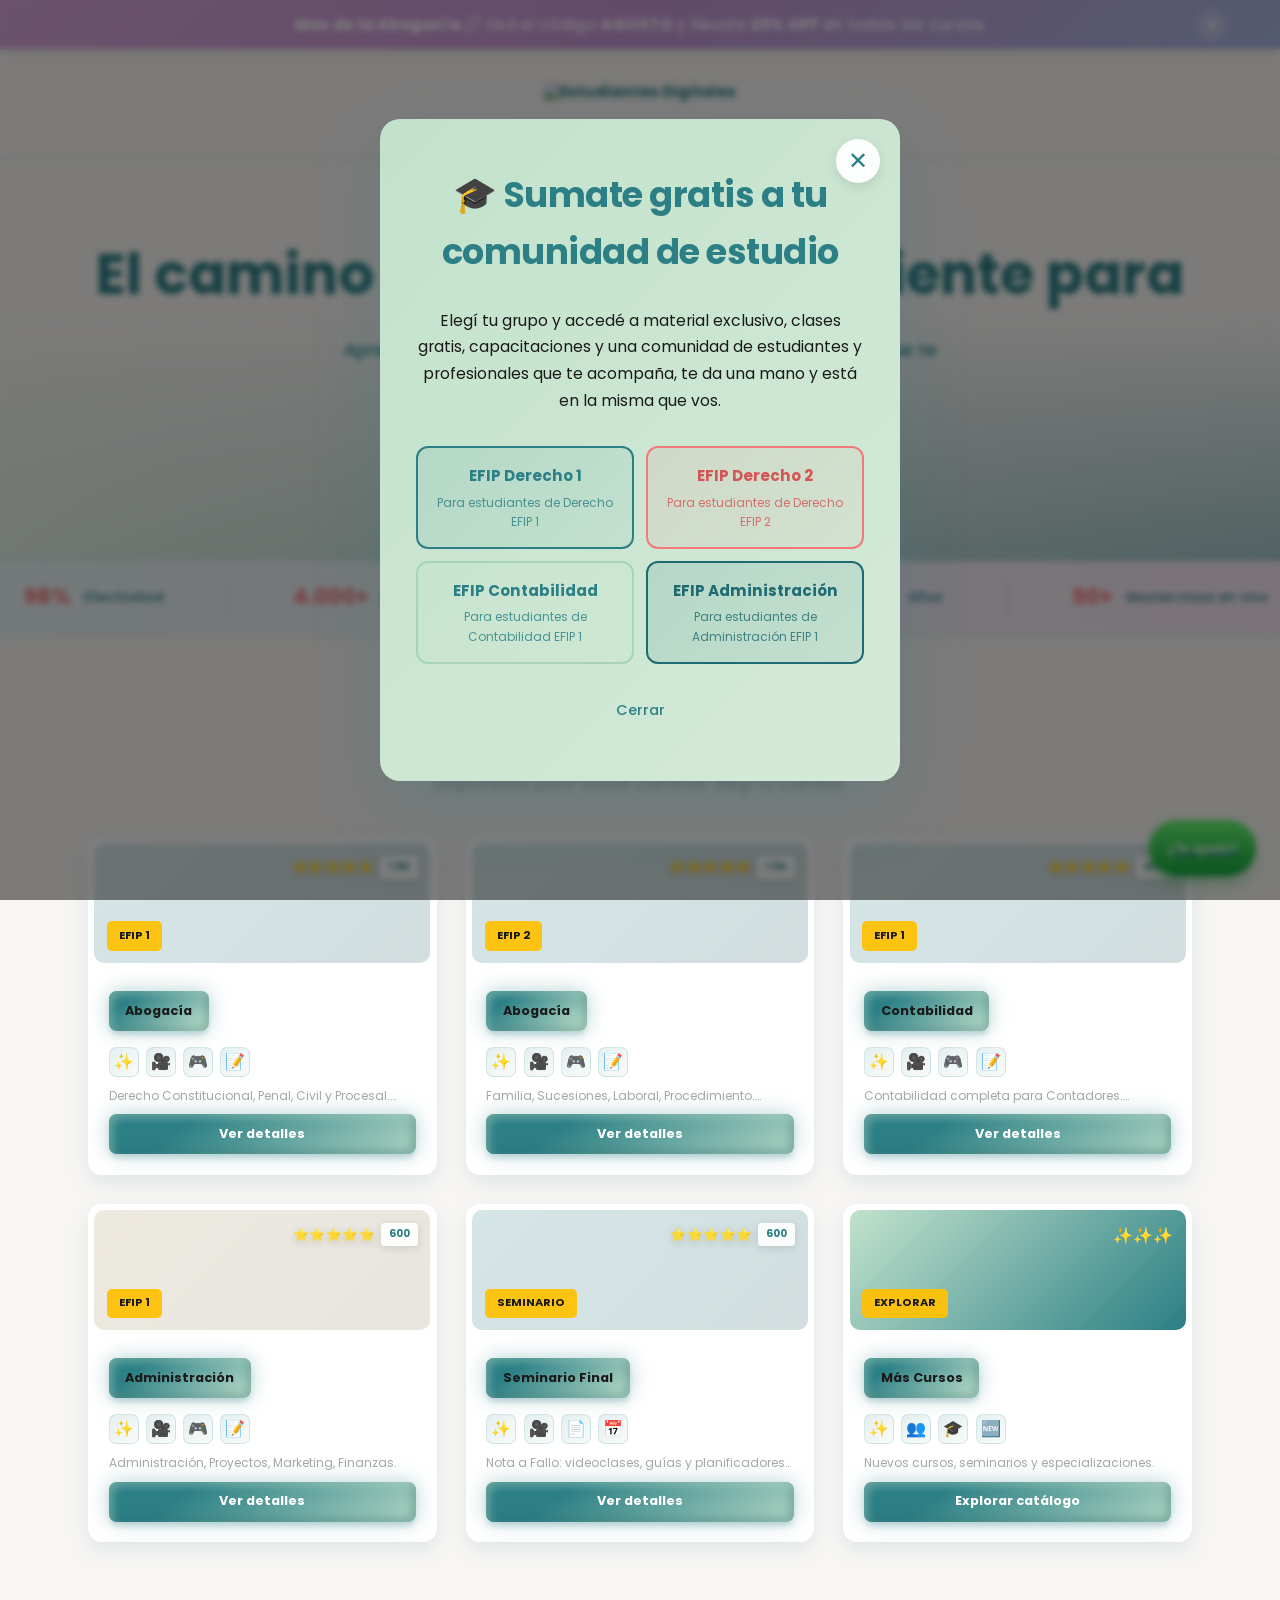
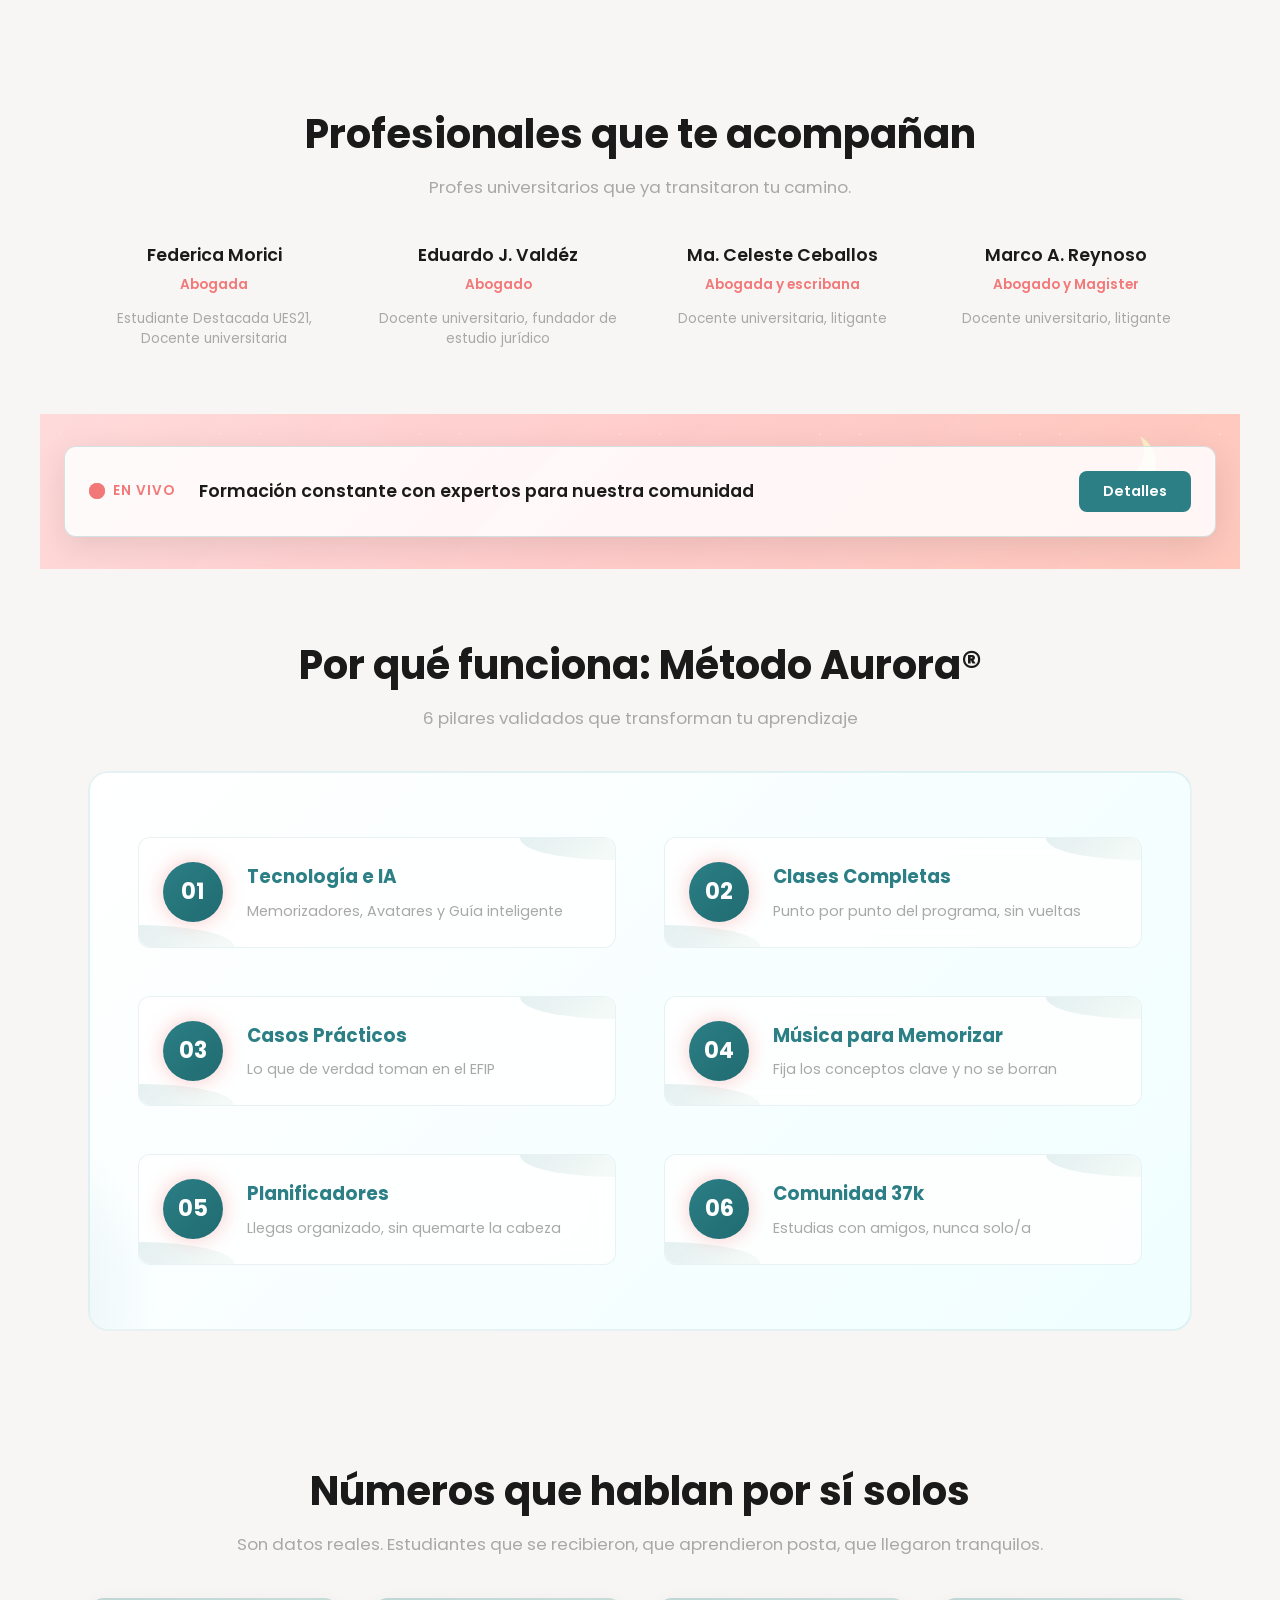
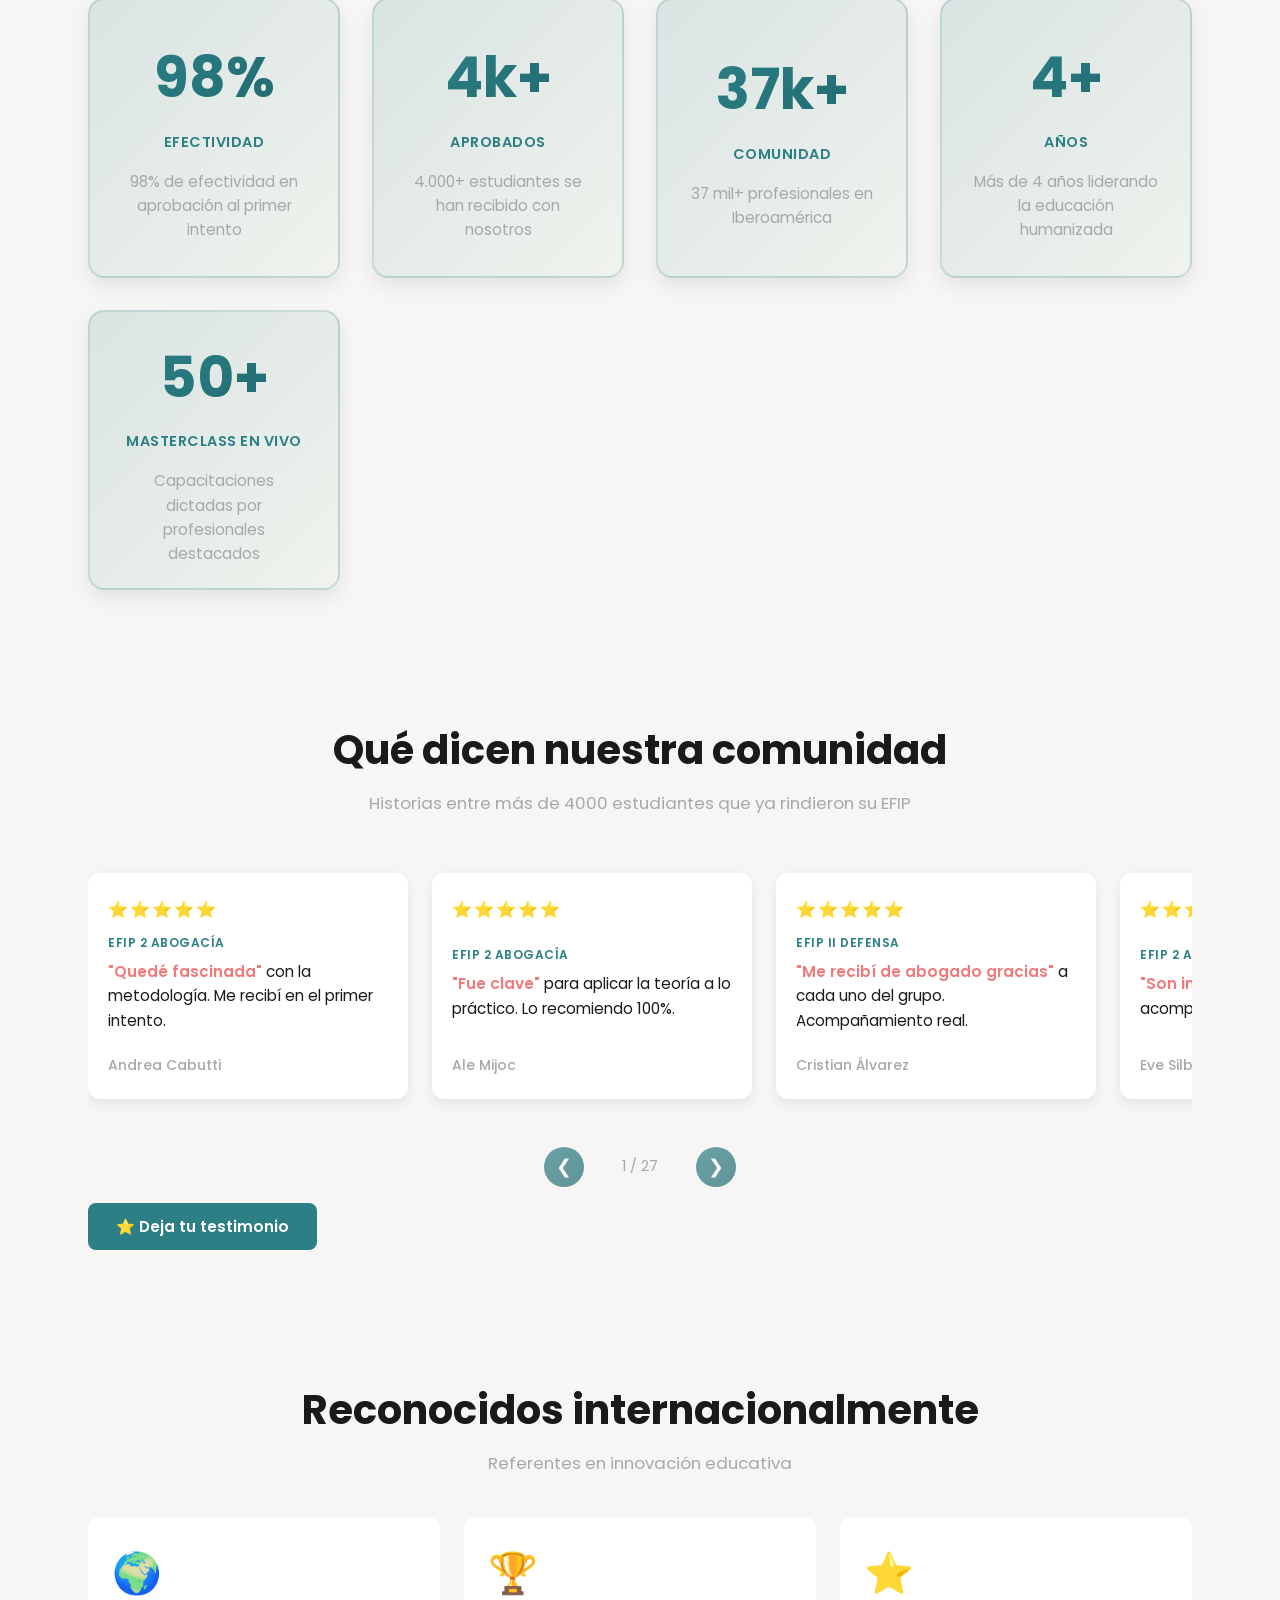
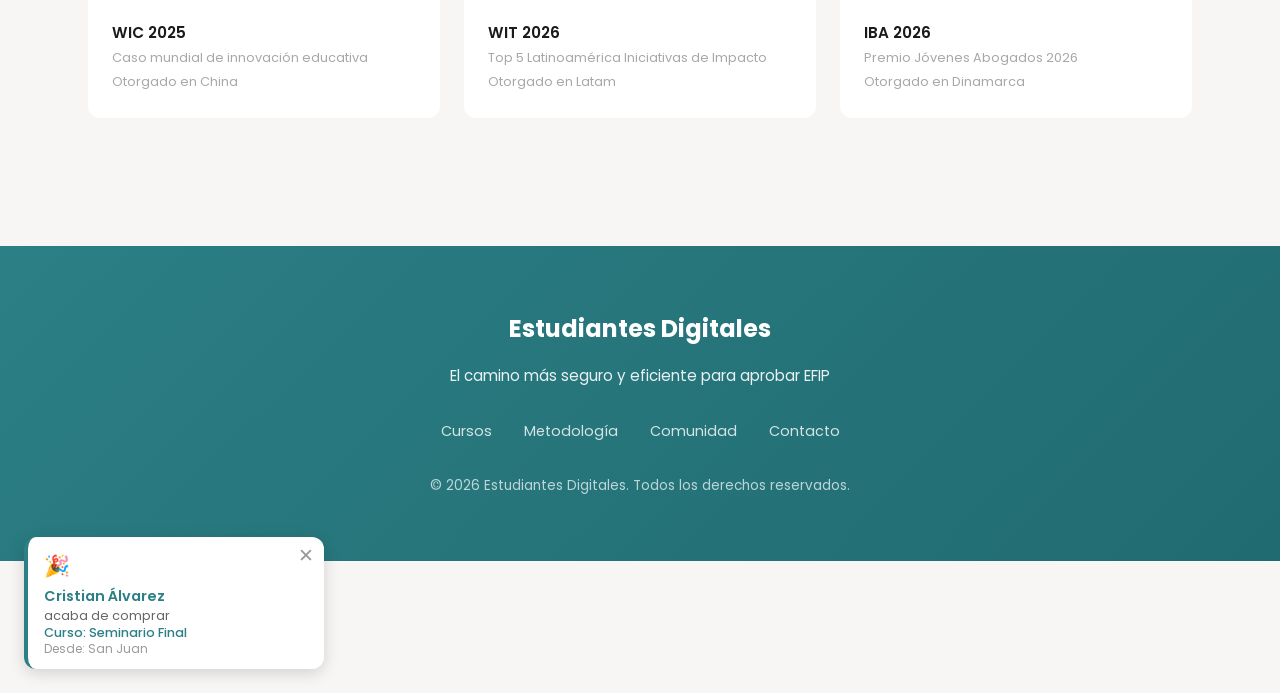
==== landing.html @ b05e17d3 "Fix mobile course layout with aggressive CSS rules Mobile (max-width 480px): - Force flex row layout" ====
<!DOCTYPE html>
<html lang="es">
<head>
    <meta charset="UTF-8">
    <meta name="viewport" content="width=device-width, initial-scale=1.0">
    <title>Estudiantes Digitales — El camino más seguro para tu EFIP</title>
    <meta name="description" content="Aprende a rendir tu EFIP con confianza. Metodología Aurora®, profes expertos, comunidad de 37k+. 98% de efectividad. 50+ Masterclass en vivo.">

    <!-- META PIXEL CODE -->
    <script>
        !function(f,b,e,v,n,t,s)
        {if(f.fbq)return;n=f.fbq=function(){n.callMethod?
        n.callMethod.apply(n,arguments):n.queue.push(arguments)};
        if(!f._fbq)f._fbq=n;n.push=n;n.loaded=!0;n.version='2.0';
        n.queue=[];t=b.createElement(e);t.async=!0;
        t.src=v;s=b.getElementsByTagName(e)[0];
        s.parentNode.insertBefore(t,s)}(window, document,'script',
        'https://connect.facebook.net/en_US/fbevents.js');
        fbq('init', '3915877008558725');
        fbq('track', 'PageView');
    </script>
    <noscript><img height="1" width="1" style="display:none" src="https://www.facebook.com/tr?id=3915877008558725&ev=PageView&noscript=1" /></noscript>
    <!-- END META PIXEL CODE -->

    <link href="https://fonts.googleapis.com/css2?family=Poppins:wght@300;400;500;600;700&display=swap" rel="stylesheet">

    <style>
        * {
            margin: 0;
            padding: 0;
            box-sizing: border-box;
        }

        :root {
            --primary: #2b7f85;
            --secondary: #f27979;
            --ground: #f8f6f4;
            --text-dark: #1a1a1a;
            --text-light: #f8f6f4;
            --gray: #a8a8a8;
            --gray-light: #d9d9d9;
            --accent-green: #c2e2cc;
            --white: #ffffff;
        }

        @media (prefers-color-scheme: dark) {
            :root {
                --ground: #121212;
                --text-dark: #f8f6f4;
                --gray: #888888;
                --gray-light: #333333;
            }
        }

        body {
            font-family: 'Poppins', sans-serif;
            background-color: var(--ground);
            color: var(--text-dark);
            line-height: 1.6;
            transition: background-color 0.3s, color 0.3s;
            padding-top: 60px;
        }

        /* PROMO BANNER */
        .promo-banner {
            position: fixed;
            top: 0;
            left: 0;
            right: 0;
            z-index: 9998;
            background: linear-gradient(135deg, #d8a5d9 0%, #c495d4 50%, #a8b5e0 100%);
            padding: 14px 20px;
            box-shadow: 0 2px 12px rgba(0, 0, 0, 0.1);
            animation: slideDown 0.4s ease-out;
        }

        @keyframes slideDown {
            from {
                opacity: 0;
                transform: translateY(-100%);
            }
            to {
                opacity: 1;
                transform: translateY(0);
            }
        }

        .promo-banner-content {
            max-width: 1200px;
            margin: 0 auto;
            display: flex;
            align-items: center;
            justify-content: center;
            gap: 12px;
            text-align: center;
            position: relative;
            flex-wrap: wrap;
        }

        .promo-emoji {
            font-size: 1.2rem;
            line-height: 1;
        }

        .promo-text {
            font-size: 0.95rem;
            color: #ffffff;
            font-weight: 500;
            letter-spacing: 0.3px;
            line-height: 1.4;
        }

        .promo-text strong {
            font-weight: 700;
            color: #ffffff;
        }

        .close-banner {
            position: absolute;
            right: 12px;
            top: 50%;
            transform: translateY(-50%);
            background: rgba(255, 255, 255, 0.2);
            border: none;
            color: #ffffff;
            font-size: 1.5rem;
            width: 32px;
            height: 32px;
            border-radius: 50%;
            cursor: pointer;
            transition: all 0.2s ease;
            display: flex;
            align-items: center;
            justify-content: center;
            padding: 0;
        }

        .close-banner:hover {
            background: rgba(255, 255, 255, 0.3);
            transform: translateY(-50%) scale(1.1);
        }

        .close-banner:active {
            transform: translateY(-50%) scale(0.95);
        }

        .promo-banner.hidden {
            display: none;
        }

        @media (prefers-color-scheme: dark) {
            .promo-banner {
                background: linear-gradient(135deg, #8b5fa8 0%, #7a4fa0 50%, #6b6fb8 100%);
            }
        }

        @media (max-width: 768px) {
            body {
                padding-top: 80px;
            }

            .promo-banner {
                padding: 12px 16px;
            }

            .promo-banner-content {
                gap: 8px;
            }

            .promo-text {
                font-size: 0.85rem;
            }

            .promo-emoji {
                font-size: 1rem;
            }

            .close-banner {
                position: static;
                transform: none;
                margin-left: 8px;
                width: 28px;
                height: 28px;
                font-size: 1.2rem;
            }

            .close-banner:hover {
                transform: scale(1.1);
            }

            .close-banner:active {
                transform: scale(0.95);
            }
        }

        /* ANIMACIONES GLOBALES */
        @keyframes fadeInUp {
            from {
                opacity: 0;
                transform: translateY(30px);
            }
            to {
                opacity: 1;
                transform: translateY(0);
            }
        }

        @keyframes typewriter {
            from { width: 0; }
            to { width: 100%; }
        }

        @keyframes blink {
            0%, 49%, 100% { border-right-color: var(--secondary); }
            50%, 99% { border-right-color: transparent; }
        }

        @keyframes pulseGlow {
            0%, 100% { box-shadow: 0 0 0 0 rgba(242, 121, 121, 0.3); }
            50% { box-shadow: 0 0 0 10px rgba(242, 121, 121, 0); }
        }

        @keyframes slideInLeft {
            from {
                opacity: 0;
                transform: translateX(-30px);
            }
            to {
                opacity: 1;
                transform: translateX(0);
            }
        }

        @keyframes slideInLeftFade {
            from {
                opacity: 0;
                transform: translateX(-40px);
            }
            to {
                opacity: 1;
                transform: translateX(0);
            }
        }

        @keyframes slideInRightFade {
            from {
                opacity: 0;
                transform: translateX(40px);
            }
            to {
                opacity: 1;
                transform: translateX(0);
            }
        }

        .fade-in-left {
            animation: slideInLeftFade 0.6s ease-out forwards;
            opacity: 0;
        }

        .fade-in-right {
            animation: slideInRightFade 0.6s ease-out forwards;
            opacity: 0;
        }

        @keyframes countUp {
            from { opacity: 0; }
            to { opacity: 1; }
        }

        @keyframes float {
            0%, 100% { transform: translateY(0px); }
            50% { transform: translateY(-10px); }
        }

        @keyframes glow-pulse {
            0%, 100% {
                box-shadow: 0 0 20px rgba(242, 121, 121, 0.6), 0 0 40px rgba(43, 127, 133, 0.3);
            }
            50% {
                box-shadow: 0 0 30px rgba(242, 121, 121, 0.9), 0 0 60px rgba(43, 127, 133, 0.5);
            }
        }

        /* HEADER */
        header {
            background: var(--ground);
            padding: 0.8rem 1.5rem;
            border-bottom: 1px solid var(--gray-light);
            position: relative;
            z-index: 100;
            transition: all 0.3s;
        }

        .header-container {
            max-width: 1200px;
            margin: 0 auto;
            display: flex;
            justify-content: center;
            align-items: center;
        }

        .logo {
            font-family: 'Poppins', sans-serif;
            font-weight: 700;
            font-size: 0.95rem;
            color: var(--primary);
            display: flex;
            align-items: center;
            gap: 0.5rem;
            line-height: 1;
        }

        .logo-icon {
            width: 36px;
            height: 36px;
            display: flex;
            align-items: center;
            justify-content: center;
            font-weight: 700;
            font-size: 1.4rem;
            color: var(--white);
            background: var(--primary);
            border-radius: 5px;
        }

        .logo-text {
            display: flex;
            flex-direction: column;
            gap: -2px;
        }

        .logo-text-main {
            font-size: 0.9rem;
            letter-spacing: 0.5px;
        }

        .logo-text-sub {
            font-size: 0.7rem;
            opacity: 0.8;
        }

        .nav-mobile {
            font-size: 0.9rem;
            color: var(--text-dark);
            opacity: 0.7;
        }

        @media (min-width: 768px) {
            header {
                padding: 1.5rem 3rem;
            }
            .nav-mobile {
                display: none;
            }
        }

        /* HERO SECTION */
        .hero {
            max-width: 100%;
            margin: 0 auto;
            padding: 3rem 1.5rem;
            text-align: center;
            position: relative;
            background: linear-gradient(
                to bottom,
                #f8f6f4 0%,
                #f8f6f4 35%,
                rgba(255, 255, 255, 0) 100%
              ),
              linear-gradient(to right, #c2e2cc, #2b7f85);
            background-size: cover;
            background-position: center right;
            background-attachment: fixed;
            overflow: hidden;
        }

        .hero::before {
            content: "";
            position: absolute;
            inset: 0;
            background-image: linear-gradient(90deg, rgba(255,255,255, 0.2) 1px, transparent 1px);
            background-size: 50px 100%;
            pointer-events: none;
            mask-image: linear-gradient(
              to bottom,
              rgba(0, 0, 0, 1) 0%,
              rgba(0, 0, 0, 0) 70%
            );
            -webkit-mask-image: linear-gradient(
              to bottom,
              rgba(0, 0, 0, 1) 0%,
              rgba(0, 0, 0, 0) 70%
            );
            z-index: 1;
        }

        @media (prefers-color-scheme: dark) {
            .hero {
                background: linear-gradient(
                    to bottom,
                    #1a1a1a 0%,
                    #1a1a1a 35%,
                    rgba(0, 0, 0, 0) 100%
                  ),
                  linear-gradient(to right, rgba(194, 226, 204, 0.3), rgba(43, 127, 133, 0.3));
            }

            .hero::before {
                background-image: linear-gradient(90deg, rgba(255,255,255, 0.08) 1px, transparent 1px);
            }
        }

        @media (max-width: 768px) {
            .hero {
                background-attachment: scroll;
            }
        }

        .hero h1 {
            font-size: clamp(1.8rem, 6vw, 3.5rem);
            font-weight: 700;
            line-height: 1.3;
            margin-bottom: 1.5rem;
            color: #2b7f85;
            position: relative;
            z-index: 2;
            text-shadow: 0 2px 8px rgba(255, 255, 255, 0.3);
        }

        .typewriter-text {
            border-right: none;
            overflow: visible;
            display: inline-block;
            animation: none;
            white-space: normal;
            word-wrap: break-word;
            max-width: 100%;
        }

        .hero p {
            font-size: clamp(0.95rem, 2vw, 1.1rem);
            color: #2b7f85;
            line-height: 1.7;
            max-width: 600px;
            margin: 0 auto 2rem;
            animation: fadeInUp 0.8s ease-out 0.5s backwards;
            position: relative;
            z-index: 2;
            font-weight: 500;
        }

        .cta-hero {
            display: inline-block;
            background: var(--primary);
            color: var(--white);
            padding: 0.9rem 1.8rem;
            border-radius: 8px;
            text-decoration: none;
            font-weight: 600;
            font-size: 0.95rem;
            transition: all 0.3s;
            animation: fadeInUp 0.8s ease-out 0.7s backwards;
            position: relative;
            z-index: 2;
        }

        .cta-hero:hover {
            background: #206b71;
            transform: translateY(-2px);
            box-shadow: 0 8px 20px rgba(43, 127, 133, 0.3);
        }

        @media (min-width: 768px) {
            .hero {
                padding: 5rem 3rem;
            }
        }

        /* RECORDS BANNER / MARQUEE */
        .records-banner {
            background: linear-gradient(90deg, #e8f3f5 0%, #f5e8f3 100%);
            padding: 1.2rem 0;
            overflow: hidden;
            position: relative;
            box-shadow: 0 2px 8px rgba(43, 127, 133, 0.1);
        }

        @media (prefers-color-scheme: dark) {
            .records-banner {
                background: linear-gradient(90deg, #1a3a3f 0%, #3a2a3a 100%);
            }
        }

        .records-banner-content {
            display: flex;
            animation: slide-infinite 35s linear infinite;
            gap: 4rem;
            padding: 0 1.5rem;
            width: fit-content;
        }

        @keyframes slide-infinite {
            0% {
                transform: translateX(0);
            }
            100% {
                transform: translateX(-50%);
            }
        }

        .record-item {
            display: flex;
            align-items: center;
            gap: 0.8rem;
            white-space: nowrap;
            min-width: fit-content;
            font-size: clamp(0.9rem, 2vw, 1.05rem);
            font-weight: 600;
        }

        .record-number {
            font-size: clamp(1.2rem, 2.5vw, 1.35rem);
            font-weight: 700;
            color: var(--secondary);
            display: flex;
            align-items: baseline;
            gap: 0.3rem;
        }

        .record-label {
            font-size: 0.85rem;
            color: var(--primary);
            font-weight: 500;
        }

        .record-divider {
            width: 1px;
            height: 35px;
            background: linear-gradient(180deg, rgba(242, 121, 121, 0.3), rgba(43, 127, 133, 0.3));
        }

        /* SECCIÓN CURSOS */
        .section {
            max-width: 1200px;
            margin: 0 auto;
            padding: 3.5rem 1.5rem;
        }

        .section-title {
            font-size: clamp(1.8rem, 5vw, 2.5rem);
            font-weight: 700;
            text-align: center;
            margin-bottom: 0.5rem;
            color: var(--text-dark);
            animation: fadeInUp 0.8s ease-out;
        }

        .section-subtitle {
            text-align: center;
            color: var(--gray);
            font-size: clamp(0.95rem, 2vw, 1.05rem);
            margin-bottom: 2.5rem;
            animation: fadeInUp 0.8s ease-out 0.2s backwards;
        }

        /* GRID DE CURSOS */
        /* CURSOS GRID COMPACTO */
        .courses-grid {
            display: grid;
            grid-template-columns: repeat(2, 1fr);
            gap: 1rem;
            margin-bottom: 2rem;
        }

        @media (max-width: 480px) {
            .courses-grid {
                grid-template-columns: 1fr;
                gap: 0.9rem;
            }
        }

        @media (min-width: 640px) {
            .courses-grid {
                grid-template-columns: repeat(2, 1fr);
                gap: 1.2rem;
            }
        }

        @media (min-width: 768px) {
            .courses-grid {
                grid-template-columns: repeat(2, 1fr);
                gap: 1.5rem;
            }
        }

        @media (min-width: 1024px) {
            .courses-grid {
                grid-template-columns: repeat(3, 1fr);
                gap: 1.8rem;
            }
        }

        @media (min-width: 1440px) {
            .courses-grid {
                grid-template-columns: repeat(4, 1fr);
                gap: 2rem;
            }
        }

        /* COURSE CARD COMPACTO - Inspirado en Uiverse */
        .course-card {
            position: relative;
            background: var(--white);
            border-radius: 14px;
            padding: 0.4rem;
            box-shadow: 0 8px 20px rgba(43, 127, 133, 0.12);
            transition: all 0.4s cubic-bezier(0.34, 1.56, 0.64, 1);
            cursor: pointer;
            animation: fadeInUp 0.8s ease-out forwards;
            opacity: 0;
            display: flex;
            flex-direction: column;
            overflow: hidden;
            height: 100%;
        }

        .course-card:hover {
            transform: translateY(-6px);
            box-shadow: 0 16px 40px rgba(43, 127, 133, 0.2);
            border-color: var(--secondary);
        }

        @media (prefers-color-scheme: dark) {
            .course-card {
                background: #1a1a1a;
            }
        }

        /* COURSE IMAGE CONTAINER */
        .course-visual {
            position: relative;
            width: 100%;
            height: 120px;
            border-radius: 10px;
            margin-bottom: 0.8rem;
            overflow: hidden;
            background-size: cover;
            background-position: center;
            display: flex;
            align-items: flex-end;
            justify-content: space-between;
            padding: 0.8rem;
            cursor: pointer;
            transition: transform 0.3s ease, box-shadow 0.3s ease;
        }

        a .course-visual {
            text-decoration: none;
        }

        a:hover .course-visual {
            transform: scale(1.02);
            box-shadow: 0 4px 12px rgba(43, 127, 133, 0.2);
        }

        .course-visual.efip-abogacia-1 {
            background: linear-gradient(135deg, rgba(43, 127, 133, 0.2), rgba(31, 90, 94, 0.2)), url('https://raw.githubusercontent.com/egallardo-max/estudiantes-digitales-landing/main/assets/images/cursos/efip-derecho-1.png');
            background-size: cover;
            background-position: center;
        }

        .course-visual.efip-abogacia-2 {
            background: linear-gradient(135deg, rgba(43, 127, 133, 0.2), rgba(31, 90, 94, 0.2)), url('https://raw.githubusercontent.com/egallardo-max/estudiantes-digitales-landing/main/assets/images/cursos/efip-derecho-2.png');
            background-size: cover;
            background-position: center;
        }

        .course-visual.efip-contador {
            background: linear-gradient(135deg, rgba(43, 127, 133, 0.2), rgba(31, 90, 94, 0.2)), url('https://raw.githubusercontent.com/egallardo-max/estudiantes-digitales-landing/main/assets/images/cursos/efip-contabilidad.png');
            background-size: cover;
            background-position: center;
        }

        .course-visual.efip-admin {
            background: linear-gradient(135deg, rgba(168, 149, 106, 0.2), rgba(139, 125, 95, 0.2)), url('https://raw.githubusercontent.com/egallardo-max/estudiantes-digitales-landing/main/assets/images/cursos/efip-administracion.png');
            background-size: cover;
            background-position: center;
        }

        .course-visual.efip-seminario {
            background: linear-gradient(135deg, rgba(43, 127, 133, 0.2), rgba(31, 90, 94, 0.2)), url('https://raw.githubusercontent.com/egallardo-max/estudiantes-digitales-landing/main/assets/images/cursos/seminario-final.png');
            background-size: cover;
            background-position: center;
        }

        .course-visual.mas-cursos {
            background: linear-gradient(135deg, #c2e2cc 0%, #2b7f85 100%);
        }

        /* BADGE Y STARS */
        .course-badge {
            background: rgba(255, 193, 7, 0.95);
            color: #1a1a1a;
            padding: 0.35rem 0.75rem;
            border-radius: 5px;
            font-weight: 700;
            font-size: 0.7rem;
            backdrop-filter: blur(8px);
            white-space: nowrap;
        }

        .course-stars {
            position: absolute;
            top: 0.8rem;
            right: 0.8rem;
            display: flex;
            align-items: center;
            gap: 0.35rem;
            z-index: 3;
        }

        .stars-rating {
            font-size: 0.8rem;
            letter-spacing: 0.5px;
            filter: drop-shadow(0 2px 4px rgba(0, 0, 0, 0.15));
            white-space: nowrap;
        }

        .students-count {
            background: rgba(255, 255, 255, 0.92);
            color: #2b7f85;
            padding: 0.2rem 0.5rem;
            border-radius: 4px;
            font-weight: 650;
            font-size: 0.65rem;
            white-space: nowrap;
            box-shadow: 0 2px 8px rgba(0, 0, 0, 0.12);
        }

        @media (max-width: 480px) {
            .course-card {
                display: flex !important;
                flex-direction: row !important;
                min-height: 140px;
                padding: 0.6rem;
                align-items: center;
            }

            .course-card > a {
                display: flex;
                flex-shrink: 0;
            }

            .course-visual {
                width: 120px !important;
                height: 120px !important;
                min-width: 120px;
                margin-bottom: 0 !important;
                margin-right: 1rem;
                border-radius: 10px;
            }

            .course-content {
                padding: 0 !important;
                flex: 1;
            }

            .course-content h3 {
                font-size: 1rem;
                margin-bottom: 0.4rem;
            }

            .course-features {
                margin-bottom: 0.4rem;
            }

            .course-content > p {
                font-size: 0.8rem;
                margin-bottom: 0.4rem;
                display: none;
            }

            .course-content > a {
                font-size: 0.85rem;
                padding: 0.5rem 1rem;
            }

            .course-stars {
                top: 0.6rem;
                right: 0.6rem;
                gap: 0.25rem;
            }

            .stars-rating {
                font-size: 0.7rem;
                letter-spacing: 0.3px;
            }

            .students-count {
                font-size: 0.6rem;
                padding: 0.15rem 0.4rem;
            }
        }

        /* COURSE CONTENT */
        .course-content {
            padding: 0.9rem;
            flex-grow: 1;
            display: flex;
            flex-direction: column;
            position: relative;
            z-index: 1;
        }

        /* COURSE TITLE + BADGE */
        .course-content h3 {
            font-size: 1.15rem;
            font-weight: 750;
            color: var(--text-dark);
            margin-bottom: 0.3rem;
            line-height: 1.1;
        }

        .course-content h3 a {
            color: inherit;
            text-decoration: none;
            cursor: pointer;
            transition: color 0.3s ease;
        }

        .course-content h3 a:hover {
            color: var(--primary);
        }

        .course-content-header {
            display: flex;
            align-items: center;
            gap: 0.6rem;
            margin-bottom: 0.7rem;
        }

        /* COURSE FEATURES ICONS */
        .course-features {
            display: flex;
            gap: 0.45rem;
            margin-bottom: 0.7rem;
            flex-wrap: wrap;
            justify-content: flex-start;
        }

        .course-feature {
            display: inline-flex;
            align-items: center;
            justify-content: center;
            width: 30px;
            height: 30px;
            background: linear-gradient(135deg, rgba(43, 127, 133, 0.12), rgba(194, 226, 204, 0.12));
            border-radius: 7px;
            font-size: 1rem;
            cursor: help;
            transition: all 0.25s cubic-bezier(0.34, 1.56, 0.64, 1);
            border: 1px solid rgba(43, 127, 133, 0.15);
        }

        .course-feature:hover {
            background: linear-gradient(135deg, rgba(43, 127, 133, 0.2), rgba(194, 226, 204, 0.2));
            transform: translateY(-3px);
            border-color: rgba(43, 127, 133, 0.3);
            box-shadow: 0 4px 12px rgba(43, 127, 133, 0.15);
        }

        @media (max-width: 480px) {
            .course-features {
                gap: 0.1rem;
            }

            .course-feature {
                width: 10px;
                height: 10px;
                font-size: 0.35rem;
                padding: 0;
                border: none;
                background: none !important;
                display: inline-block;
            }

            /* Hide 4th emoji (Prácticos/📝) on mobile */
            .course-feature:nth-child(4) {
                display: none;
            }
        }

        /* COURSE DESCRIPTION */
        .course-content p {
            font-size: 0.75rem;
            color: var(--gray);
            line-height: 1.3;
            margin-bottom: 0.7rem;
            flex-grow: 1;
            display: -webkit-box;
            -webkit-line-clamp: 1;
            line-clamp: 1;
            -webkit-box-orient: vertical;
            overflow: hidden;
        }

        /* BUTTON - IMPROVED DESIGN */
        .course-content a {
            --clr-font-main: #2b7f85;
            --btn-bg-1: #c2e2cc;
            --btn-bg-2: #2b7f85;
            --btn-bg-color: #ffffff;
            --radii: 0.6em;

            display: inline-flex;
            align-items: center;
            justify-content: center;
            cursor: pointer;
            padding: 0.7em 1.3em;
            width: 100%;
            min-height: 40px;
            font-size: 0.8rem;
            font-weight: 650;
            transition: 0.7s cubic-bezier(0.34, 1.56, 0.64, 1);
            background-size: 280% auto;
            background-image: linear-gradient(
                325deg,
                var(--btn-bg-2) 0%,
                var(--btn-bg-1) 55%,
                var(--btn-bg-2) 90%
            );
            border: none;
            border-radius: var(--radii);
            color: var(--btn-bg-color);
            text-decoration: none;
            box-shadow:
                0px 0px 20px rgba(43, 127, 133, 0.35),
                0px 5px 5px -1px rgba(43, 127, 133, 0.2),
                inset 4px 4px 8px rgba(194, 226, 204, 0.4),
                inset -4px -4px 8px rgba(31, 90, 94, 0.3);
        }

        .course-content a:hover {
            background-position: right top;
            box-shadow:
                0px 0px 25px rgba(43, 127, 133, 0.45),
                0px 8px 8px -1px rgba(43, 127, 133, 0.3),
                inset 4px 4px 8px rgba(194, 226, 204, 0.5),
                inset -4px -4px 8px rgba(31, 90, 94, 0.35);
        }

        .course-content a:is(:focus, :focus-visible, :active) {
            outline: none;
            box-shadow:
                0 0 0 3px var(--btn-bg-color),
                0 0 0 6px var(--btn-bg-2),
                0px 0px 20px rgba(43, 127, 133, 0.35),
                inset 4px 4px 8px rgba(194, 226, 204, 0.4);
        }

        @media (max-width: 480px) {
            .course-content h3 {
                font-size: 1rem;
            }

            .course-feature {
                width: 26px;
                height: 26px;
                font-size: 0.85rem;
            }

            .course-content p {
                font-size: 0.7rem;
            }

            .course-content a {
                font-size: 0.7rem;
                padding: 0.5rem 0.9rem;
            }
        }

        /* ANIMATION DELAYS */
        .course-card:nth-child(1) { animation-delay: 0.1s; }
        .course-card:nth-child(2) { animation-delay: 0.15s; }
        .course-card:nth-child(3) { animation-delay: 0.2s; }
        .course-card:nth-child(4) { animation-delay: 0.25s; }
        .course-card:nth-child(5) { animation-delay: 0.3s; }
        .course-card:nth-child(6) { animation-delay: 0.35s; }

        /* SECCIÓN PROFESORES */
        .professors-grid {
            display: grid;
            grid-template-columns: 1fr;
            gap: 2rem;
            margin-top: 2rem;
        }

        @media (min-width: 640px) {
            .professors-grid {
                grid-template-columns: repeat(2, 1fr);
            }
        }

        @media (min-width: 1024px) {
            .professors-grid {
                grid-template-columns: repeat(4, 1fr);
            }
        }

        .professor-card {
            text-align: center;
            animation: fadeInUp 0.8s ease-out forwards;
            opacity: 0;
        }

        .professor-card:nth-child(1) { animation-delay: 0.1s; }
        .professor-card:nth-child(2) { animation-delay: 0.2s; }
        .professor-card:nth-child(3) { animation-delay: 0.3s; }
        .professor-card:nth-child(4) { animation-delay: 0.4s; }

        .professor-avatar {
            width: 100px;
            height: 100px;
            border-radius: 50%;
            background-size: cover;
            background-position: center top;
            background-repeat: no-repeat;
            margin: 0 auto 1rem;
            display: none;
            align-items: center;
            justify-content: center;
            font-size: 2rem;
            color: var(--white);
            transition: transform 0.3s;
            border: 3px solid var(--primary);
            box-shadow: 0 4px 12px rgba(43, 127, 133, 0.2);
        }

        .professor-card:hover .professor-avatar {
            transform: scale(1.1);
        }

        .professor-name {
            font-size: 1.1rem;
            font-weight: 600;
            color: var(--text-dark);
            margin-bottom: 0.3rem;
        }

        .professor-credential {
            font-size: 0.85rem;
            color: var(--secondary);
            font-weight: 600;
            margin-bottom: 0.8rem;
        }

        .professor-bio {
            font-size: 0.85rem;
            color: var(--gray);
            line-height: 1.5;
        }

        /* MÉTODO AURORA */
        .aurora-container {
            background: linear-gradient(135deg, #ffffff 0%, #f0feff 100%);
            border-radius: 20px;
            padding: 3.5rem 1.5rem;
            margin-top: 2rem;
            border: 2px solid rgba(43, 127, 133, 0.1);
            position: relative;
            overflow: hidden;
        }

        .aurora-container::before {
            content: '';
            position: absolute;
            top: -50%;
            right: -50%;
            width: 500px;
            height: 500px;
            background: radial-gradient(circle, rgba(194, 226, 204, 0.3) 0%, transparent 70%);
            border-radius: 50%;
            pointer-events: none;
        }

        .aurora-container::after {
            content: '';
            position: absolute;
            bottom: -30%;
            left: -30%;
            width: 400px;
            height: 400px;
            background: radial-gradient(circle, rgba(43, 127, 133, 0.15) 0%, transparent 70%);
            border-radius: 50%;
            pointer-events: none;
        }

        @media (min-width: 768px) {
            .aurora-container {
                padding: 4rem 3rem;
            }
        }

        .aurora-grid {
            display: grid;
            grid-template-columns: 1fr;
            gap: 2.5rem;
            position: relative;
            z-index: 1;
        }

        @media (min-width: 768px) {
            .aurora-grid {
                grid-template-columns: 1fr 1fr;
                gap: 3rem;
            }
        }

        .aurora-step {
            position: relative;
            display: flex;
            gap: 1.5rem;
            align-items: flex-start;
            animation: fadeInUp 0.8s ease-out forwards;
            opacity: 0;
            background: rgba(255, 255, 255, 0.8);
            backdrop-filter: blur(10px);
            padding: 1.5rem;
            border-radius: 12px;
            border: 1px solid rgba(43, 127, 133, 0.1);
            transition: all 0.3s;
            cursor: pointer;
            overflow: hidden;
        }

        .aurora-step::before,
        .aurora-step::after {
            position: absolute;
            content: "";
            width: 20%;
            height: 20%;
            background: linear-gradient(135deg, rgba(43, 127, 133, 0.12), rgba(194, 226, 204, 0.15));
            transition: all 0.5s;
            pointer-events: none;
            z-index: 0;
        }

        .aurora-step::before {
            top: 0;
            right: 0;
            border-radius: 0 12px 0 100%;
        }

        .aurora-step::after {
            bottom: 0;
            left: 0;
            border-radius: 0 100% 0 12px;
        }

        .aurora-step:hover::before,
        .aurora-step:hover::after {
            width: 100%;
            height: 100%;
            border-radius: 12px;
            transition: all 0.5s;
        }

        .aurora-step:hover {
            box-shadow: 0 8px 24px rgba(43, 127, 133, 0.1);
            transform: translateY(-5px);
            background: rgba(255, 255, 255, 0.95);
        }

        .aurora-step:nth-child(1) { animation-delay: 0.1s; }
        .aurora-step:nth-child(2) { animation-delay: 0.2s; }
        .aurora-step:nth-child(3) { animation-delay: 0.3s; }
        .aurora-step:nth-child(4) { animation-delay: 0.4s; }
        .aurora-step:nth-child(5) { animation-delay: 0.5s; }
        .aurora-step:nth-child(6) { animation-delay: 0.6s; }

        .aurora-number {
            flex-shrink: 0;
            width: 60px;
            height: 60px;
            border-radius: 50%;
            background: linear-gradient(135deg, var(--primary), #206b71);
            color: var(--white);
            display: flex;
            align-items: center;
            justify-content: center;
            font-weight: 700;
            font-size: 1.4rem;
            animation: glow-pulse 3s ease-in-out infinite, float 3s ease-in-out infinite;
            box-shadow: 0 0 20px rgba(242, 121, 121, 0.4);
            flex-shrink: 0;
            position: relative;
            z-index: 1;
        }

        .aurora-content {
            position: relative;
            z-index: 1;
        }

        .aurora-content h3 {
            font-size: 1.15rem;
            font-weight: 700;
            color: var(--primary);
            margin-bottom: 0.5rem;
        }

        .aurora-content p {
            font-size: 0.9rem;
            color: var(--gray);
            line-height: 1.6;
        }

        /* RECORDS SECTION */
        .records-grid {
            display: grid;
            grid-template-columns: repeat(2, 1fr);
            gap: 1.5rem;
            margin-top: 2rem;
            max-width: 1400px;
            margin-left: auto;
            margin-right: auto;
        }

        @media (min-width: 480px) {
            .records-grid {
                grid-template-columns: repeat(2, 1fr);
                gap: 1.5rem;
            }
        }

        @media (min-width: 1024px) {
            .records-grid {
                grid-template-columns: repeat(4, 1fr);
                gap: 2rem;
            }
        }

        @media (min-width: 1440px) {
            .records-grid {
                grid-template-columns: repeat(5, 1fr);
                gap: 1.5rem;
            }
        }

        /* FLIP CARDS STYLES */
        .flip-card {
            background-color: transparent;
            width: 100%;
            max-width: 280px;
            height: 280px;
            perspective: 1000px;
            margin: 0 auto;
            animation: fadeInUp 0.8s ease-out forwards;
            opacity: 0;
        }

        .flip-card:nth-child(1) { animation-delay: 0.1s; }
        .flip-card:nth-child(2) { animation-delay: 0.2s; }
        .flip-card:nth-child(3) { animation-delay: 0.3s; }
        .flip-card:nth-child(4) { animation-delay: 0.4s; }

        .flip-card-inner {
            position: relative;
            width: 100%;
            height: 100%;
            text-align: center;
            transition: transform 0.6s;
            transform-style: preserve-3d;
        }

        .flip-card:hover .flip-card-inner {
            transform: rotateY(180deg);
        }

        .flip-card-front, .flip-card-back {
            position: absolute;
            width: 100%;
            height: 100%;
            backface-visibility: hidden;
            display: flex;
            flex-direction: column;
            justify-content: center;
            align-items: center;
            padding: 2rem;
            border-radius: 16px;
            box-shadow: 0 8px 20px rgba(0, 0, 0, 0.08);
            text-align: center;
            word-wrap: break-word;
            word-break: break-word;
        }

        .flip-card-front {
            background: linear-gradient(135deg, rgba(43, 127, 133, 0.15) 0%, rgba(194, 226, 204, 0.15) 100%);
            color: var(--text-dark);
            border: 2px solid rgba(43, 127, 133, 0.2);
        }

        .flip-card-back {
            background: linear-gradient(135deg, rgba(242, 121, 121, 0.15) 0%, rgba(43, 127, 133, 0.12) 100%);
            color: var(--text-dark);
            border: 2px solid rgba(242, 121, 121, 0.2);
            transform: rotateY(180deg);
        }

        .flip-card-front .card-number {
            font-size: 3.5rem;
            font-weight: 700;
            background: linear-gradient(135deg, var(--primary), #206b71);
            -webkit-background-clip: text;
            -webkit-text-fill-color: transparent;
            background-clip: text;
            margin-bottom: 0.5rem;
            animation: float 3s ease-in-out infinite;
        }

        .flip-card-front .card-label {
            font-size: 0.9rem;
            font-weight: 600;
            color: var(--primary);
            margin-bottom: 1rem;
            text-transform: uppercase;
            letter-spacing: 0.5px;
        }

        .flip-card-front .card-description {
            font-size: 0.95rem;
            line-height: 1.6;
            color: var(--gray);
        }

        .flip-card-back .card-description {
            font-size: 0.95rem;
            line-height: 1.6;
            color: var(--gray);
        }

        @media (max-width: 768px) {
            .flip-card {
                width: 100%;
                max-width: 240px;
                height: 240px;
            }
            .flip-card-front, .flip-card-back {
                padding: 1.5rem;
            }
            .flip-card-front .card-number {
                font-size: 2.5rem;
            }
            .flip-card-back .card-description {
                font-size: 0.9rem;
                line-height: 1.5;
            }
        }

        /* EXPERTOS - FORMACIÓN CONSTANTE */
        .experts-section {
            position: relative;
            overflow: hidden;
            background: linear-gradient(135deg, #FFE8E8 0%, #FFD4D4 50%, #FFCCC2 100%);
        }

        .experts-section::before {
            content: "";
            position: absolute;
            inset: 0;
            background: linear-gradient(135deg, rgba(255, 120, 120, 0.12) 0%, rgba(255, 150, 120, 0.08) 100%);
            pointer-events: none;
            z-index: 1;
        }

        /* Stars Background */
        .experts-section-bg {
            position: absolute;
            inset: 0;
            z-index: 0;
            overflow: hidden;
        }

        .stars-layer {
            position: absolute;
            inset: 0;
            pointer-events: none;
        }

        .stars-1 {
            background-image:
                radial-gradient(1px 1px at 10% 10%, #fff, transparent),
                radial-gradient(1px 1px at 30% 20%, #fff, transparent),
                radial-gradient(1px 1px at 50% 50%, #fff, transparent),
                radial-gradient(1px 1px at 70% 30%, #fff, transparent),
                radial-gradient(1px 1px at 90% 10%, #fff, transparent);
            background-size: 200px 200px;
            animation: twinkle-stars 3s ease-in-out infinite;
        }

        .stars-2 {
            background-image:
                radial-gradient(1.5px 1.5px at 20% 40%, #fff, transparent),
                radial-gradient(1.5px 1.5px at 60% 85%, #fff, transparent),
                radial-gradient(1.5px 1.5px at 85% 65%, #fff, transparent);
            background-size: 300px 300px;
            animation: twinkle-stars 5s ease-in-out infinite 1s;
        }

        .moon {
            position: absolute;
            top: 5%;
            right: 8%;
            width: 60px;
            height: 60px;
            border-radius: 50%;
            background: transparent;
            box-shadow: 12px 12px 0 0 #fdfbd3;
            filter: drop-shadow(0 0 12px rgba(253, 251, 211, 0.3));
            z-index: 2;
        }

        @keyframes twinkle-stars {
            0%, 100% { opacity: 0.6; }
            50% { opacity: 0.2; }
        }

        .experts-bar {
            position: relative;
            z-index: 3;
            display: flex;
            align-items: center;
            justify-content: space-between;
            gap: 1.5rem;
            max-width: 1200px;
            margin: 0 auto;
            padding: 1.5rem;
            background: rgba(255, 255, 255, 0.85);
            border-radius: 12px;
            border: 1px solid rgba(43, 127, 133, 0.2);
            box-shadow: 0 8px 32px rgba(0, 0, 0, 0.1);
        }

        .live-indicator {
            display: flex;
            align-items: center;
            gap: 8px;
            flex-shrink: 0;
        }

        .pulse-container {
            position: relative;
            width: 16px;
            height: 16px;
        }

        .pulse-container span {
            position: absolute;
            width: 100%;
            height: 100%;
            border-radius: 50%;
            background-color: #f27979;
        }

        .pulse-container span:nth-child(1) {
            animation: pulse-red 1.5s ease-in-out infinite;
        }

        .pulse-container span:nth-child(2) {
            animation: pulse-red 1.5s ease-in-out 0.2s infinite;
            opacity: 0.7;
        }

        .pulse-container span:nth-child(3) {
            animation: pulse-red 1.5s ease-in-out 0.4s infinite;
            opacity: 0.4;
        }

        .pulse-container span:nth-child(4) {
            display: none;
        }

        @keyframes pulse-red {
            0% {
                box-shadow: 0 0 0 0 rgba(242, 121, 121, 0.7);
            }
            50% {
                box-shadow: 0 0 0 8px rgba(242, 121, 121, 0);
            }
            100% {
                box-shadow: 0 0 0 0 rgba(242, 121, 121, 0);
            }
        }

        .live-text {
            font-size: 0.85rem;
            font-weight: 600;
            color: #f27979;
            text-transform: uppercase;
            letter-spacing: 1px;
        }

        .experts-text {
            flex: 1;
        }

        .experts-title {
            font-size: clamp(0.95rem, 2vw, 1.1rem);
            font-weight: 600;
            color: var(--text-dark);
            line-height: 1.5;
            margin: 0;
        }

        .experts-btn {
            padding: 10px 24px;
            background: var(--primary);
            color: white;
            border: none;
            border-radius: 8px;
            font-weight: 600;
            font-size: 0.9rem;
            cursor: pointer;
            transition: all 0.3s ease;
            flex-shrink: 0;
            font-family: 'Poppins', sans-serif;
        }

        .experts-btn:hover {
            background: #206b71;
            transform: translateY(-2px);
            box-shadow: 0 6px 16px rgba(43, 127, 133, 0.3);
        }

        @media (max-width: 768px) {
            .experts-bar {
                flex-direction: column;
                gap: 1rem;
                text-align: center;
            }

            .experts-text {
                order: 2;
            }

            .live-indicator {
                order: 1;
                justify-content: center;
            }

            .experts-btn {
                order: 3;
                width: 100%;
            }

            .experts-title {
                font-size: 0.95rem;
            }
        }

        /* EXPERTS MODAL */
        .experts-modal {
            display: none;
            position: fixed;
            top: 0;
            left: 0;
            width: 100%;
            height: 100%;
            z-index: 9999;
            font-family: 'Poppins', sans-serif;
        }

        .experts-modal.show {
            display: flex;
            align-items: center;
            justify-content: center;
        }

        .experts-modal-overlay {
            position: absolute;
            top: 0;
            left: 0;
            width: 100%;
            height: 100%;
            background-color: rgba(0, 0, 0, 0.5);
            backdrop-filter: blur(3px);
        }

        .experts-modal-content {
            position: relative;
            background: white;
            border-radius: 16px;
            box-shadow: 0 20px 60px rgba(0, 0, 0, 0.15);
            max-width: 500px;
            width: 90%;
            max-height: 85vh;
            overflow-y: auto;
            padding: 32px 28px;
            z-index: 10000;
            animation: slideInUp 0.4s cubic-bezier(0.34, 1.56, 0.64, 1);
        }

        .experts-modal-close {
            position: absolute;
            top: 16px;
            right: 16px;
            background: rgba(43, 127, 133, 0.1);
            border: none;
            border-radius: 50%;
            width: 36px;
            height: 36px;
            font-size: 1.3rem;
            cursor: pointer;
            color: var(--primary);
            transition: all 0.3s ease;
            display: flex;
            align-items: center;
            justify-content: center;
        }

        .experts-modal-close:hover {
            background: var(--primary);
            color: white;
            transform: rotate(90deg);
        }

        .experts-modal-title {
            font-size: 1.6rem;
            font-weight: 700;
            color: var(--primary);
            margin: 0 0 16px 0;
            text-align: center;
        }

        .experts-modal-description {
            font-size: 0.95rem;
            color: var(--text-dark);
            line-height: 1.7;
            margin-bottom: 24px;
            text-align: center;
        }

        .experts-modal-list {
            display: grid;
            grid-template-columns: repeat(2, 1fr);
            gap: 12px;
            margin-bottom: 24px;
        }

        .expert-item {
            padding: 12px 16px;
            background: linear-gradient(135deg, rgba(43, 127, 133, 0.1), rgba(194, 226, 204, 0.1));
            border-left: 4px solid var(--primary);
            border-radius: 8px;
            font-size: 0.9rem;
            font-weight: 500;
            color: var(--text-dark);
            text-align: center;
        }

        .experts-modal-footer {
            font-size: 0.9rem;
            color: var(--text-dark);
            text-align: center;
            margin: 0;
            padding-top: 16px;
            border-top: 1px solid rgba(43, 127, 133, 0.2);
        }

        @media (max-width: 480px) {
            .experts-modal-content {
                padding: 24px 20px;
            }

            .experts-modal-list {
                grid-template-columns: 1fr;
            }

            .experts-modal-title {
                font-size: 1.3rem;
            }
        }

        /* TESTIMONIOS CAROUSEL HORIZONTAL */
        .testimonials-wrapper {
            position: relative;
            margin-top: 2rem;
        }

        .testimonials-container {
            display: flex;
            gap: 1.5rem;
            overflow-x: auto;
            scroll-behavior: smooth;
            padding: 1rem 0;
            scroll-snap-type: x mandatory;
            -webkit-overflow-scrolling: touch;
        }

        @media (max-width: 768px) {
            .testimonials-container {
                scroll-snap-type: x mandatory;
                scroll-padding: 50%;
            }
        }

        .testimonial-slide {
            flex: 0 0 320px;
            display: flex;
            flex-direction: column;
            justify-content: space-between;
            background-color: var(--white);
            padding: 1.5rem 1.25rem;
            border-radius: 12px;
            box-shadow: 0 4px 12px rgba(0, 0, 0, 0.08);
            transition: all 0.3s cubic-bezier(0.25, 0.46, 0.45, 0.94);
            scroll-snap-align: center;
            scroll-snap-stop: always;
        }

        @media (prefers-color-scheme: dark) {
            .testimonial-slide {
                background: #1e1e1e;
            }
        }

        @media (max-width: 768px) {
            .testimonial-slide {
                flex: 0 0 85vw;
                transform: scale(0.9);
                opacity: 0.6;
            }

            .testimonial-slide.active {
                transform: scale(1);
                opacity: 1;
            }
        }

        .testimonial-slide:hover {
            box-shadow: 0 8px 20px rgba(43, 127, 133, 0.15);
            transform: translateY(-4px);
        }

        @media (max-width: 768px) {
            .testimonial-slide:hover {
                transform: scale(1) translateY(-4px);
            }
        }

        .testimonial-stars {
            display: flex;
            gap: 0.125rem;
            color: rgb(238, 203, 8);
        }

        .testimonial-star {
            height: 1.25rem;
            width: 1.25rem;
        }

        .testimonial-infos {
            margin-top: 1rem;
        }

        .testimonial-date {
            color: rgba(43, 127, 133, 1);
            font-size: 0.75rem;
            font-weight: 600;
            text-transform: uppercase;
            letter-spacing: 0.5px;
        }

        .testimonial-quote {
            margin-top: 0.5rem;
            line-height: 1.625;
            color: var(--text-dark);
            font-size: 0.95rem;
        }

        .testimonial-quote strong {
            color: var(--secondary);
            font-weight: 600;
        }

        .testimonial-author {
            margin-top: 1.3rem;
            font-size: 0.875rem;
            line-height: 1.25rem;
            color: var(--gray);
            font-weight: 500;
        }

        /* CAROUSEL CONTROLS */
        .carousel-nav {
            display: flex;
            justify-content: center;
            align-items: center;
            gap: 1rem;
            margin-top: 2rem;
        }

        .carousel-btn {
            background: linear-gradient(135deg, var(--primary), #206b71);
            color: var(--white);
            border: none;
            width: 40px;
            height: 40px;
            border-radius: 50%;
            cursor: pointer;
            display: flex;
            align-items: center;
            justify-content: center;
            font-size: 1.2rem;
            transition: all 0.3s;
            opacity: 0.7;
        }

        .carousel-btn:hover {
            opacity: 1;
            transform: scale(1.1);
            box-shadow: 0 4px 12px rgba(43, 127, 133, 0.3);
        }

        .carousel-btn:active {
            transform: scale(0.95);
        }

        @media (max-width: 768px) {
            .carousel-nav {
                display: none;
            }
        }

        .scroll-indicator {
            text-align: center;
            font-size: 0.85rem;
            color: var(--gray);
            margin-top: 1rem;
        }

        @media (min-width: 769px) {
            .scroll-indicator {
                display: none;
            }
        }

        /* TESTIMONIAL FORM MODAL */
        .testimonial-modal {
            display: none;
            position: fixed;
            top: 0;
            left: 0;
            width: 100%;
            height: 100%;
            z-index: 9999;
            font-family: 'Poppins', sans-serif;
        }

        .testimonial-modal.show {
            display: flex;
            align-items: center;
            justify-content: center;
        }

        .testimonial-modal-overlay {
            position: absolute;
            top: 0;
            left: 0;
            width: 100%;
            height: 100%;
            background-color: rgba(0, 0, 0, 0.5);
            backdrop-filter: blur(3px);
        }

        .testimonial-modal-content {
            position: relative;
            background: white;
            border-radius: 16px;
            box-shadow: 0 20px 60px rgba(0, 0, 0, 0.15);
            max-width: 500px;
            width: 90%;
            padding: 32px;
            z-index: 10000;
            animation: slideInUp 0.4s cubic-bezier(0.34, 1.56, 0.64, 1);
        }

        .testimonial-modal-close {
            position: absolute;
            top: 16px;
            right: 16px;
            background: rgba(43, 127, 133, 0.1);
            border: none;
            border-radius: 50%;
            width: 36px;
            height: 36px;
            font-size: 1.3rem;
            cursor: pointer;
            color: var(--primary);
            transition: all 0.3s ease;
            display: flex;
            align-items: center;
            justify-content: center;
        }

        .testimonial-modal-close:hover {
            background: var(--primary);
            color: white;
            transform: rotate(90deg);
        }

        .testimonial-modal-title {
            font-size: 1.6rem;
            font-weight: 700;
            color: var(--primary);
            margin-bottom: 8px;
            text-align: center;
        }

        .testimonial-modal-subtitle {
            font-size: 0.9rem;
            color: var(--gray);
            text-align: center;
            margin-bottom: 20px;
        }

        .testimonial-discount-badge {
            background: linear-gradient(135deg, rgba(43, 127, 133, 0.1), rgba(194, 226, 204, 0.15));
            border: 2px solid var(--primary);
            border-radius: 8px;
            padding: 12px;
            margin-bottom: 20px;
            text-align: center;
            color: var(--primary);
            font-weight: 600;
            font-size: 0.95rem;
        }

        .form-group {
            margin-bottom: 16px;
        }

        .form-group label {
            display: block;
            font-weight: 600;
            color: var(--text-dark);
            margin-bottom: 6px;
            font-size: 0.9rem;
        }

        .form-group input,
        .form-group textarea,
        .form-group select {
            width: 100%;
            padding: 10px 12px;
            border: 1px solid rgba(43, 127, 133, 0.3);
            border-radius: 8px;
            font-family: 'Poppins', sans-serif;
            font-size: 0.9rem;
            transition: all 0.3s ease;
        }

        .form-group input:focus,
        .form-group textarea:focus,
        .form-group select:focus {
            outline: none;
            border-color: var(--primary);
            box-shadow: 0 0 0 3px rgba(43, 127, 133, 0.1);
        }

        .form-group textarea {
            resize: vertical;
            min-height: 100px;
        }

        .star-rating {
            display: flex;
            gap: 8px;
            justify-content: center;
            margin: 12px 0;
        }

        .star {
            font-size: 2rem;
            cursor: pointer;
            color: #ddd;
            transition: all 0.2s ease;
        }

        .star:hover,
        .star.active {
            color: #ffc107;
            transform: scale(1.2);
        }

        .testimonial-submit-btn {
            width: 100%;
            padding: 12px;
            background: var(--primary);
            color: white;
            border: none;
            border-radius: 8px;
            font-weight: 600;
            font-size: 0.95rem;
            cursor: pointer;
            transition: all 0.3s ease;
            font-family: 'Poppins', sans-serif;
        }

        .testimonial-submit-btn:hover {
            background: #206b71;
            transform: translateY(-2px);
            box-shadow: 0 6px 16px rgba(43, 127, 133, 0.3);
        }

        .testimonial-submit-btn:disabled {
            opacity: 0.6;
            cursor: not-allowed;
        }

        .testimonial-button {
            display: inline-block;
            padding: 12px 28px;
            background: var(--primary);
            color: white;
            border: none;
            border-radius: 8px;
            font-weight: 600;
            font-size: 0.95rem;
            cursor: pointer;
            transition: all 0.3s ease;
            font-family: 'Poppins', sans-serif;
            margin-top: 1rem;
        }

        .testimonial-button:hover {
            background: #206b71;
            transform: translateY(-2px);
            box-shadow: 0 6px 16px rgba(43, 127, 133, 0.3);
        }

        @media (max-width: 480px) {
            .testimonial-modal-content {
                padding: 24px 20px;
            }

            .testimonial-modal-title {
                font-size: 1.3rem;
            }

            .star {
                font-size: 1.5rem;
            }
        }

        /* SECCIÓN LIDERAZGO */
        .leadership-section {
            text-align: center;
        }

        .leadership-badges {
            display: grid;
            grid-template-columns: 1fr;
            gap: 1.5rem;
            margin-top: 2rem;
        }

        @media (min-width: 640px) {
            .leadership-badges {
                grid-template-columns: repeat(3, 1fr);
            }
        }

        .badge {
            padding: 1.5rem;
            background: var(--white);
            border-radius: 12px;
            animation: fadeInUp 0.8s ease-out forwards;
            opacity: 0;
            transition: all 0.3s;
        }

        @media (prefers-color-scheme: dark) {
            .badge {
                background: #1e1e1e;
            }
        }

        .badge:nth-child(1) { animation-delay: 0.1s; }
        .badge:nth-child(2) { animation-delay: 0.2s; }
        .badge:nth-child(3) { animation-delay: 0.3s; }

        .badge:hover {
            box-shadow: 0 8px 24px rgba(43, 127, 133, 0.2);
            transform: translateY(-8px);
        }

        .badge-icon {
            font-size: 2.5rem;
            margin-bottom: 1rem;
        }

        .badge-name {
            font-weight: 600;
            color: var(--text-dark);
            font-size: 0.95rem;
        }

        /* BESTSELLERS / MÁS VENDIDOS */
        .bestsellers-section {
            background: linear-gradient(135deg, rgba(248, 246, 244, 0.5) 0%, rgba(255, 255, 255, 0.5) 100%);
            padding: 3rem 1.5rem;
            margin: 2rem 0;
        }

        @media (prefers-color-scheme: dark) {
            .bestsellers-section {
                background: linear-gradient(135deg, rgba(18, 18, 18, 0.5) 0%, rgba(26, 26, 26, 0.5) 100%);
            }
        }

        .bestsellers-container {
            max-width: 1200px;
            margin: 0 auto;
        }

        .bestsellers-header {
            text-align: center;
            margin-bottom: 2rem;
        }

        .bestsellers-title {
            font-size: clamp(1.5rem, 4vw, 2.2rem);
            font-weight: 700;
            color: var(--text-dark);
            margin-bottom: 0.5rem;
        }

        .bestsellers-grid {
            display: grid;
            grid-template-columns: repeat(auto-fit, minmax(200px, 1fr));
            gap: 1.5rem;
            margin-bottom: 2rem;
        }

        @media (max-width: 768px) {
            .bestsellers-grid {
                grid-template-columns: repeat(2, 1fr);
                gap: 1rem;
            }
        }

        .bestseller-card {
            background: var(--white);
            border-radius: 12px;
            overflow: hidden;
            box-shadow: 0 4px 12px rgba(0, 0, 0, 0.08);
            transition: all 0.3s;
            animation: fadeInUp 0.8s ease-out forwards;
            opacity: 0;
            display: flex;
            flex-direction: column;
        }

        .bestseller-card:nth-child(1) { animation-delay: 0.1s; }
        .bestseller-card:nth-child(2) { animation-delay: 0.2s; }
        .bestseller-card:nth-child(3) { animation-delay: 0.3s; }
        .bestseller-card:nth-child(4) { animation-delay: 0.4s; }

        @media (prefers-color-scheme: dark) {
            .bestseller-card {
                background: #1e1e1e;
            }
        }

        .bestseller-card:hover {
            box-shadow: 0 8px 24px rgba(43, 127, 133, 0.15);
            transform: translateY(-8px);
        }

        .bestseller-image {
            width: 100%;
            height: 200px;
            background: linear-gradient(135deg, #f0f0f0 0%, #e8e8e8 100%);
            display: flex;
            align-items: center;
            justify-content: center;
            font-size: 3rem;
            position: relative;
            overflow: hidden;
        }

        .bestseller-badge {
            position: absolute;
            top: 10px;
            left: 10px;
            background: var(--secondary);
            color: white;
            padding: 0.4rem 0.8rem;
            border-radius: 6px;
            font-size: 0.75rem;
            font-weight: 700;
            z-index: 10;
        }

        .bestseller-badge.premium {
            background: linear-gradient(135deg, #6c63ff 0%, #5a52d5 100%);
        }

        .bestseller-content {
            padding: 1.2rem;
            flex-grow: 1;
            display: flex;
            flex-direction: column;
        }

        .bestseller-title {
            font-size: 0.95rem;
            font-weight: 600;
            color: var(--text-dark);
            margin-bottom: 0.5rem;
            line-height: 1.4;
        }

        .bestseller-rating {
            display: flex;
            align-items: center;
            gap: 0.5rem;
            margin-bottom: 0.8rem;
            font-size: 0.85rem;
        }

        .bestseller-stars {
            color: #ffc107;
        }

        .bestseller-reviews {
            color: var(--gray);
            font-size: 0.8rem;
        }

        .bestseller-prices {
            display: flex;
            align-items: center;
            gap: 0.8rem;
            margin-bottom: 1rem;
            flex-grow: 1;
        }

        .bestseller-original {
            text-decoration: line-through;
            color: var(--gray);
            font-size: 0.9rem;
        }

        .bestseller-price {
            font-size: 1.2rem;
            font-weight: 700;
            color: var(--secondary);
        }

        .bestseller-btn {
            width: 100%;
            background: var(--text-dark);
            color: var(--white);
            border: none;
            padding: 0.7rem;
            border-radius: 6px;
            font-weight: 600;
            font-size: 0.9rem;
            cursor: pointer;
            transition: all 0.3s;
        }

        .bestseller-btn:hover {
            background: var(--primary);
            transform: scale(1.05);
        }

        .bestsellers-nav {
            display: flex;
            justify-content: center;
            align-items: center;
            gap: 1.5rem;
        }

        @media (max-width: 768px) {
            .bestsellers-nav {
                display: none;
            }
        }

        .bestseller-btn-nav {
            width: 40px;
            height: 40px;
            border-radius: 50%;
            border: none;
            background: var(--primary);
            color: white;
            font-size: 1.2rem;
            cursor: pointer;
            display: flex;
            align-items: center;
            justify-content: center;
            transition: all 0.3s;
        }

        .bestseller-btn-nav:hover {
            background: #206b71;
            transform: scale(1.1);
        }

        /* FOOTER */
        footer {
            background: linear-gradient(135deg, var(--primary), #206b71);
            color: var(--white);
            text-align: center;
            padding: 3rem 1.5rem;
            margin-top: 4rem;
        }

        .footer-content {
            max-width: 1200px;
            margin: 0 auto;
        }

        .footer-title {
            font-size: 1.5rem;
            font-weight: 700;
            margin-bottom: 1rem;
        }

        .footer-text {
            font-size: 0.95rem;
            opacity: 0.9;
            margin-bottom: 2rem;
            line-height: 1.6;
        }

        .footer-nav {
            display: flex;
            justify-content: center;
            gap: 2rem;
            flex-wrap: wrap;
            margin-bottom: 2rem;
            font-size: 0.9rem;
        }

        .footer-nav a {
            color: var(--white);
            text-decoration: none;
            transition: opacity 0.3s;
            opacity: 0.8;
        }

        .footer-nav a:hover {
            opacity: 1;
        }

        .footer-copyright {
            font-size: 0.85rem;
            opacity: 0.7;
        }

        @media (min-width: 768px) {
            .section {
                padding: 4rem 3rem;
            }
            footer {
                padding: 4rem 3rem;
            }
        }

        /* RESPONSIVE ADJUSTMENTS */
        @media (max-width: 480px) {
            .section-title {
                font-size: 1.5rem;
            }
            .course-card {
                padding: 1.2rem;
            }
            .aurora-step {
                gap: 1rem;
            }
            .aurora-number {
                width: 40px;
                height: 40px;
                font-size: 1rem;
            }
        }

        /* ANIMACIÓN FADE-IN AL SCROLL */
        .fade-in {
            animation: fadeInUp 0.8s ease-out forwards;
            opacity: 0;
        }

        /* EXIT INTENT MODAL STYLES */
        .exit-intent-modal {
            display: none;
            position: fixed;
            top: 0;
            left: 0;
            width: 100%;
            height: 100%;
            z-index: 9999;
            font-family: 'Poppins', sans-serif;
        }

        .exit-intent-modal.show {
            display: flex;
            align-items: center;
            justify-content: center;
        }

        .exit-intent-overlay {
            position: absolute;
            top: 0;
            left: 0;
            width: 100%;
            height: 100%;
            background-color: rgba(0, 0, 0, 0.5);
            backdrop-filter: blur(3px);
        }

        .exit-intent-container {
            position: relative;
            background: linear-gradient(135deg, #c2e2cc 0%, #d4ead8 100%);
            border-radius: 20px;
            box-shadow: 0 25px 70px rgba(43, 127, 133, 0.2);
            max-width: 520px;
            width: 90%;
            max-height: 85vh;
            overflow-y: auto;
            animation: slideInUp 0.4s cubic-bezier(0.34, 1.56, 0.64, 1);
            z-index: 10000;
        }

        @media (max-width: 480px) {
            .exit-intent-container {
                width: 95%;
                max-height: 80vh;
                border-radius: 16px;
            }

            .exit-intent-container::before {
                display: none;
            }
        }

        @keyframes slideInUp {
            from {
                opacity: 0;
                transform: translateY(60px);
            }
            to {
                opacity: 1;
                transform: translateY(0);
            }
        }

        .exit-intent-close {
            position: absolute;
            top: 20px;
            right: 20px;
            background: rgba(255, 255, 255, 0.95);
            border: none;
            border-radius: 50%;
            width: 44px;
            height: 44px;
            font-size: 1.5rem;
            cursor: pointer;
            display: flex;
            align-items: center;
            justify-content: center;
            color: #2b7f85;
            transition: all 0.3s ease;
            z-index: 10001;
            box-shadow: 0 4px 12px rgba(0, 0, 0, 0.1);
        }

        .exit-intent-close:hover {
            background: #ffffff;
            transform: rotate(90deg);
            box-shadow: 0 6px 16px rgba(0, 0, 0, 0.15);
        }

        .exit-intent-content {
            padding: 48px 36px;
            color: #1a1a1a;
            text-align: center;
        }

        @media (max-width: 480px) {
            .exit-intent-content {
                padding: 32px 20px;
            }
        }

        .exit-intent-header {
            margin-bottom: 28px;
        }

        .exit-intent-title {
            font-size: clamp(1.6rem, 5vw, 2.2rem);
            font-weight: 700;
            color: #2b7f85;
            margin-bottom: 8px;
            letter-spacing: -0.5px;
        }

        .exit-intent-subtitle {
            font-size: 1.05rem;
            font-weight: 500;
            color: #2b7f85;
            opacity: 0.85;
            letter-spacing: 0.3px;
        }

        .exit-intent-main {
            margin-bottom: 32px;
        }

        .exit-intent-description {
            font-size: 0.98rem;
            line-height: 1.7;
            color: #1a1a1a;
            margin-bottom: 24px;
            font-weight: 400;
        }

        .exit-intent-features {
            display: flex;
            flex-direction: column;
            gap: 12px;
            text-align: left;
        }

        .feature-item {
            display: flex;
            align-items: flex-start;
            gap: 12px;
            padding: 12px;
            background: rgba(255, 255, 255, 0.6);
            border-radius: 10px;
        }

        .feature-icon {
            display: flex;
            align-items: center;
            justify-content: center;
            width: 24px;
            height: 24px;
            background: #2b7f85;
            color: #ffffff;
            border-radius: 50%;
            font-weight: bold;
            font-size: 0.9rem;
            flex-shrink: 0;
        }

        .feature-text {
            font-size: 0.9rem;
            color: #1a1a1a;
            font-weight: 500;
            line-height: 1.4;
        }

        .exit-intent-actions {
            display: flex;
            flex-direction: column;
            gap: 12px;
            margin-bottom: 16px;
        }

        .exit-intent-btn {
            padding: 16px 24px;
            border-radius: 12px;
            font-weight: 600;
            font-size: 0.95rem;
            cursor: pointer;
            text-decoration: none;
            border: none;
            transition: all 0.3s ease;
            font-family: 'Poppins', sans-serif;
            display: flex;
            align-items: center;
            justify-content: center;
            gap: 8px;
        }

        .exit-intent-btn-primary {
            background: #2b7f85;
            color: #ffffff;
            box-shadow: 0 8px 20px rgba(43, 127, 133, 0.25);
        }

        .exit-intent-btn-primary:hover {
            background: #1f5a62;
            transform: translateY(-2px);
            box-shadow: 0 12px 28px rgba(43, 127, 133, 0.35);
        }

        .exit-intent-btn-secondary {
            background: #2b7f85;
            color: #ffffff;
            box-shadow: 0 8px 20px rgba(43, 127, 133, 0.3);
            border: 1.5px solid #2b7f85;
            position: relative;
            overflow: hidden;
        }

        .exit-intent-btn-secondary::before {
            content: "";
            position: absolute;
            inset: 0;
            background-image: repeating-linear-gradient(
                90deg,
                rgba(255, 255, 255, 0.1) 0 1px,
                transparent 1px 8px
            );
            opacity: 0;
            transition: opacity 200ms cubic-bezier(0.2, 0.7, 0.3, 1);
            pointer-events: none;
        }

        .exit-intent-btn-secondary:hover {
            background: #206b71;
            border-color: #206b71;
            transform: translateY(-2px);
            box-shadow: 0 12px 28px rgba(43, 127, 133, 0.4);
        }

        .exit-intent-btn-secondary:hover::before {
            opacity: 1;
        }

        .exit-intent-skip {
            display: block;
            width: 100%;
            padding: 12px 16px;
            background: transparent;
            color: #2b7f85;
            border: none;
            border-radius: 10px;
            font-weight: 500;
            font-size: 0.9rem;
            cursor: pointer;
            transition: all 0.3s ease;
            font-family: 'Poppins', sans-serif;
        }

        .exit-intent-skip:hover {
            background: rgba(255, 255, 255, 0.4);
            color: #1f5a62;
        }

        .exit-intent-skip:active {
            transform: scale(0.98);
        }

        .community-groups {
            display: grid;
            grid-template-columns: 1fr;
            gap: 12px;
            margin: 24px 0;
        }

        @media (min-width: 600px) {
            .community-groups {
                grid-template-columns: repeat(2, 1fr);
                gap: 12px;
            }
        }

        .community-group-btn {
            display: flex;
            flex-direction: column;
            gap: 4px;
            padding: 16px;
            border-radius: 12px;
            text-decoration: none;
            font-weight: 600;
            font-size: 0.95rem;
            cursor: pointer;
            transition: all 0.3s ease;
            text-align: center;
        }

        /* EFIP Derecho 1 - Verde-azul (primary) */
        .community-group-btn:nth-child(1) {
            background: linear-gradient(135deg, rgba(43, 127, 133, 0.12), rgba(43, 127, 133, 0.06));
            border: 2px solid #2b7f85;
            color: #2b7f85;
        }

        .community-group-btn:nth-child(1):hover {
            background: linear-gradient(135deg, #2b7f85, #206b71);
            color: #ffffff;
            border-color: #206b71;
            transform: translateY(-2px);
            box-shadow: 0 8px 20px rgba(43, 127, 133, 0.3);
        }

        /* EFIP Derecho 2 - Coral/Rojo (secondary) */
        .community-group-btn:nth-child(2) {
            background: linear-gradient(135deg, rgba(242, 121, 121, 0.12), rgba(242, 121, 121, 0.06));
            border: 2px solid #f27979;
            color: #d45555;
        }

        .community-group-btn:nth-child(2):hover {
            background: linear-gradient(135deg, #f27979, #e85555);
            color: #ffffff;
            border-color: #e85555;
            transform: translateY(-2px);
            box-shadow: 0 8px 20px rgba(242, 121, 121, 0.3);
        }

        /* EFIP Contabilidad - Verde pastel (accent-green) */
        .community-group-btn:nth-child(3) {
            background: linear-gradient(135deg, rgba(194, 226, 204, 0.2), rgba(194, 226, 204, 0.1));
            border: 2px solid #a8d5ba;
            color: #2b7f85;
        }

        .community-group-btn:nth-child(3):hover {
            background: linear-gradient(135deg, #a8d5ba, #7fbfaa);
            color: #ffffff;
            border-color: #7fbfaa;
            transform: translateY(-2px);
            box-shadow: 0 8px 20px rgba(194, 226, 204, 0.4);
        }

        /* EFIP Administración - Azul complementario */
        .community-group-btn:nth-child(4) {
            background: linear-gradient(135deg, rgba(43, 127, 133, 0.15), rgba(32, 107, 113, 0.08));
            border: 2px solid #206b71;
            color: #206b71;
        }

        .community-group-btn:nth-child(4):hover {
            background: linear-gradient(135deg, #206b71, #164852);
            color: #ffffff;
            border-color: #164852;
            transform: translateY(-2px);
            box-shadow: 0 8px 20px rgba(32, 107, 113, 0.3);
        }

        .group-title {
            font-weight: 700;
            font-size: 0.95rem;
        }

        .group-desc {
            font-size: 0.75rem;
            opacity: 0.8;
            font-weight: 400;
        }

        /* Mobile adjustments */
        @media (max-width: 480px) {
            .exit-intent-container {
                width: 95%;
                border-radius: 16px;
            }

            .exit-intent-content {
                padding: 36px 24px;
            }

            .exit-intent-title {
                font-size: 1.5rem;
            }

            .exit-intent-subtitle {
                font-size: 0.95rem;
            }

            .exit-intent-description {
                font-size: 0.9rem;
            }

            .exit-intent-btn {
                padding: 14px 20px;
                font-size: 0.9rem;
            }

            .feature-item {
                padding: 10px;
            }

            .feature-text {
                font-size: 0.85rem;
            }
        }

        /* FLOATING HELP BUTTON */
        .floating-help-button {
            position: fixed;
            bottom: 24px;
            right: 24px;
            z-index: 8000;
            font-family: 'Poppins', sans-serif;
        }

        .help-btn-main {
            width: auto;
            height: 56px;
            border-radius: 28px;
            background: linear-gradient(0deg, rgba(20, 167, 62, 1) 0%, rgba(102, 247, 113, 1) 100%);
            color: #ffffff;
            border: none;
            font-size: 0.8rem;
            font-weight: 600;
            cursor: pointer;
            box-shadow: 0 0.7em 1.5em -0.5em rgba(20, 167, 62, 0.6);
            transition: all 0.3s ease;
            display: flex;
            align-items: center;
            justify-content: center;
            padding: 0 18px;
            text-decoration: none;
            white-space: nowrap;
        }

        .help-btn-main:hover {
            box-shadow: 0 0.5em 1.5em -0.5em rgba(20, 167, 62, 0.6);
            transform: scale(1.05);
        }

        .help-btn-main:active {
            box-shadow: 0 0.3em 1em -0.5em rgba(20, 167, 62, 0.6);
            transform: scale(0.98);
        }

        .help-menu {
            position: absolute;
            bottom: 70px;
            right: 0;
            display: none;
            flex-direction: column;
            gap: 8px;
            background: #ffffff;
            border-radius: 12px;
            box-shadow: 0 12px 36px rgba(0, 0, 0, 0.15);
            overflow: hidden;
            animation: slideInUp 0.3s ease-out;
        }

        .help-menu.show {
            display: flex;
        }

        .help-option {
            display: flex;
            align-items: center;
            gap: 12px;
            padding: 14px 18px;
            background: #ffffff;
            border: none;
            cursor: pointer;
            transition: all 0.2s ease;
            color: #1a1a1a;
            text-decoration: none;
            font-family: 'Poppins', sans-serif;
            font-weight: 500;
            font-size: 0.9rem;
            white-space: nowrap;
        }

        .help-option:hover {
            background: #f8f6f4;
            transform: translateX(-4px);
        }

        .help-option-icon {
            font-size: 1.3rem;
            display: inline-block;
        }

        .help-option-text {
            display: inline;
        }

        @media (max-width: 480px) {
            .floating-help-button {
                bottom: 16px;
                right: 16px;
            }

            .help-btn-main {
                width: auto;
                height: 48px;
                font-size: 0.65rem;
                padding: 0 12px;
            }

            .help-menu {
                right: -8px;
            }
        }

        /* PURCHASE NOTIFICATIONS */
        .purchase-notification {
            position: fixed;
            bottom: 24px;
            left: 24px;
            z-index: 8500;
            background: white;
            border-radius: 12px;
            padding: 12px 16px;
            padding-right: 32px;
            box-shadow: 0 4px 16px rgba(0, 0, 0, 0.15);
            font-family: 'Poppins', sans-serif;
            max-width: 300px;
            animation: slideUp 0.4s cubic-bezier(0.34, 1.56, 0.64, 1);
            border-left: 4px solid #2b7f85;
            position: relative;
        }

        .purchase-notification-close {
            position: absolute;
            top: 8px;
            right: 8px;
            background: none;
            border: none;
            color: #999;
            font-size: 1.2rem;
            cursor: pointer;
            padding: 0;
            width: 20px;
            height: 20px;
            display: flex;
            align-items: center;
            justify-content: center;
            transition: all 0.2s ease;
        }

        .purchase-notification-close:hover {
            color: #333;
            transform: scale(1.2);
        }

        @keyframes slideUp {
            from {
                opacity: 0;
                transform: translateY(100px);
            }
            to {
                opacity: 1;
                transform: translateY(0);
            }
        }

        @keyframes slideOut {
            from {
                opacity: 1;
                transform: translateY(0);
            }
            to {
                opacity: 0;
                transform: translateY(100px);
            }
        }

        .purchase-notification.hide {
            animation: slideOut 0.4s cubic-bezier(0.34, 1.56, 0.64, 1) forwards;
        }

        .purchase-notification-icon {
            font-size: 1.3rem;
            margin-bottom: 6px;
        }

        .purchase-notification-name {
            font-weight: 600;
            color: #2b7f85;
            font-size: 0.9rem;
            margin-bottom: 2px;
            line-height: 1.2;
        }

        .purchase-notification-action {
            color: #666;
            font-size: 0.8rem;
            margin-bottom: 2px;
            line-height: 1.2;
        }

        .purchase-notification-course {
            color: #2b7f85;
            font-weight: 500;
            font-size: 0.8rem;
            margin-bottom: 2px;
            line-height: 1.2;
        }

        .purchase-notification-location {
            color: #999;
            font-size: 0.75rem;
            line-height: 1.2;
        }

        @media (max-width: 480px) {
            .purchase-notification {
                bottom: 16px;
                left: 16px;
                right: 16px;
                max-width: none;
            }
        }

    </style>
</head>
<body>

    <!-- PROMO BANNER -->
    <div class="promo-banner">
        <div class="promo-banner-content">
            <span class="promo-text"><strong>Mes de la Abogacía</strong> // Usá el código <strong>AGOSTO</strong> y llevate <strong>20% OFF</strong> en todos los cursos</span>
            <button id="closeBanner" class="close-banner" aria-label="Cerrar banner">×</button>
        </div>
    </div>

    <!-- HEADER -->
    <header>
        <div class="header-container">
            <div class="logo">
                <img src="https://raw.githubusercontent.com/egallardo-max/estudiantes-digitales-landing/main/assets/images/logos/logo-ed.png" alt="Estudiantes Digitales" style="height: 50px; width: auto;">
            </div>
        </div>
    </header>

    <!-- HERO SECTION -->
    <section class="hero">
        <h1><span class="typewriter-text">El camino más seguro y eficiente para aprobar EFIP</span></h1>
        <p>Aprendé de verdad, con una metodología validada, profes que te bancan y una comunidad que te sostiene.</p>
        <a href="#cursos" class="cta-hero">Ver cursos disponibles</a>
    </section>

    <!-- RECORDS BANNER -->
    <div class="records-banner">
        <div class="records-banner-content">
            <div class="record-item">
                <div class="record-number">98%</div>
                <div class="record-label">Efectividad</div>
            </div>
            <div class="record-divider"></div>

            <div class="record-item">
                <div class="record-number">4.000+</div>
                <div class="record-label">Aprobados</div>
            </div>
            <div class="record-divider"></div>

            <div class="record-item">
                <div class="record-number">37k+</div>
                <div class="record-label">Comunidad</div>
            </div>
            <div class="record-divider"></div>

            <div class="record-item">
                <div class="record-number">4+</div>
                <div class="record-label">Años</div>
            </div>
            <div class="record-divider"></div>

            <div class="record-item">
                <div class="record-number">50+</div>
                <div class="record-label">Masterclass en vivo</div>
            </div>
            <div class="record-divider"></div>

            <!-- Repetir para el scroll infinito -->
            <div class="record-item">
                <div class="record-number">98%</div>
                <div class="record-label">Efectividad</div>
            </div>
            <div class="record-divider"></div>

            <div class="record-item">
                <div class="record-number">4.000+</div>
                <div class="record-label">Aprobados</div>
            </div>
            <div class="record-divider"></div>

            <div class="record-item">
                <div class="record-number">37k+</div>
                <div class="record-label">Comunidad</div>
            </div>
            <div class="record-divider"></div>

            <div class="record-item">
                <div class="record-number">4+</div>
                <div class="record-label">Años</div>
            </div>
            <div class="record-divider"></div>

            <div class="record-item">
                <div class="record-number">50+</div>
                <div class="record-label">Masterclass en vivo</div>
            </div>
        </div>
    </div>

    <!-- CURSOS SECTION -->
    <section class="section" id="cursos">
        <h2 class="section-title">Nuestros Cursos EFIP</h2>
        <p class="section-subtitle">Disponibles para varias carreras. Elegí tu camino.</p>

        <div class="courses-grid">
            <!-- EFIP 1 ABOGACÍA -->
            <div class="course-card">
                <a href="https://estudiantesdigitales.wisboo.com/product/EDefip1" target="_blank" style="text-decoration: none;">
                    <div class="course-visual efip-abogacia-1">
                        <div class="course-badge">EFIP 1</div>
                        <div class="course-stars">
                            <span class="stars-rating">⭐⭐⭐⭐⭐</span>
                            <span class="students-count">1.8k</span>
                        </div>
                    </div>
                </a>
                <div class="course-content">
                    <div class="course-content-header">
                        <h3><a href="https://estudiantesdigitales.wisboo.com/product/EDefip1" target="_blank">Abogacía</a></h3>
                    </div>
                    <div class="course-features">
                        <div class="course-feature" title="Método Aurora®">✨</div>
                        <div class="course-feature" title="Videos">🎥</div>
                        <div class="course-feature" title="Quiz & Juegos">🎮</div>
                        <div class="course-feature" title="Prácticos">📝</div>
                    </div>
                    <p>Derecho Constitucional, Penal, Civil y Procesal. Con profes expertos.</p>
                    <a href="https://estudiantesdigitales.wisboo.com/product/EDefip1" target="_blank">Ver detalles</a>
                </div>
            </div>

            <!-- EFIP 2 ABOGACÍA -->
            <div class="course-card">
                <a href="https://estudiantesdigitales.wisboo.com/product/EFIP2-ED" target="_blank" style="text-decoration: none;">
                    <div class="course-visual efip-abogacia-2">
                        <div class="course-badge">EFIP 2</div>
                        <div class="course-stars">
                            <span class="stars-rating">⭐⭐⭐⭐⭐</span>
                            <span class="students-count">1.5k</span>
                        </div>
                    </div>
                </a>
                <div class="course-content">
                    <div class="course-content-header">
                        <h3><a href="https://estudiantesdigitales.wisboo.com/product/EFIP2-ED" target="_blank">Abogacía</a></h3>
                    </div>
                    <div class="course-features">
                        <div class="course-feature" title="Método Aurora®">✨</div>
                        <div class="course-feature" title="Videos">🎥</div>
                        <div class="course-feature" title="Quiz & Juegos">🎮</div>
                        <div class="course-feature" title="Prácticos">📝</div>
                    </div>
                    <p>Familia, Sucesiones, Laboral, Procedimiento. Método Aurora®.</p>
                    <a href="https://estudiantesdigitales.wisboo.com/product/EFIP2-ED" target="_blank">Ver detalles</a>
                </div>
            </div>

            <!-- EFIP 1 CONTADOR -->
            <div class="course-card">
                <a href="https://estudiantesdigitales.wisboo.com/product/efip1contador2026" target="_blank" style="text-decoration: none;">
                    <div class="course-visual efip-contador">
                        <div class="course-badge">EFIP 1</div>
                        <div class="course-stars">
                            <span class="stars-rating">⭐⭐⭐⭐⭐</span>
                            <span class="students-count">600</span>
                        </div>
                    </div>
                </a>
                <div class="course-content">
                    <div class="course-content-header">
                        <h3><a href="https://estudiantesdigitales.wisboo.com/product/efip1contador2026" target="_blank">Contabilidad</a></h3>
                    </div>
                    <div class="course-features">
                        <div class="course-feature" title="Método Aurora®">✨</div>
                        <div class="course-feature" title="Videos">🎥</div>
                        <div class="course-feature" title="Quiz & Juegos">🎮</div>
                        <div class="course-feature" title="Prácticos">📝</div>
                    </div>
                    <p>Contabilidad completa para Contadores. Balance, Auditoría.</p>
                    <a href="https://estudiantesdigitales.wisboo.com/product/efip1contador2026" target="_blank">Ver detalles</a>
                </div>
            </div>

            <!-- EFIP 1 ADMINISTRACIÓN -->
            <div class="course-card">
                <a href="https://estudiantesdigitales.wisboo.com/product/efip1administracion" target="_blank" style="text-decoration: none;">
                    <div class="course-visual efip-admin">
                        <div class="course-badge">EFIP 1</div>
                        <div class="course-stars">
                            <span class="stars-rating">⭐⭐⭐⭐⭐</span>
                            <span class="students-count">600</span>
                        </div>
                    </div>
                </a>
                <div class="course-content">
                    <div class="course-content-header">
                        <h3><a href="https://estudiantesdigitales.wisboo.com/product/efip1administracion" target="_blank">Administración</a></h3>
                    </div>
                    <div class="course-features">
                        <div class="course-feature" title="Método Aurora®">✨</div>
                        <div class="course-feature" title="Videos">🎥</div>
                        <div class="course-feature" title="Quiz & Juegos">🎮</div>
                        <div class="course-feature" title="Prácticos">📝</div>
                    </div>
                    <p>Administración, Proyectos, Marketing, Finanzas.</p>
                    <a href="https://estudiantesdigitales.wisboo.com/product/efip1administracion" target="_blank">Ver detalles</a>
                </div>
            </div>

            <!-- SEMINARIO FINAL -->
            <div class="course-card">
                <a href="https://estudiantesdigitales.wisboo.com/product/cursoseminariofinal" target="_blank" style="text-decoration: none;">
                    <div class="course-visual efip-seminario">
                        <div class="course-badge">SEMINARIO</div>
                        <div class="course-stars">
                            <span class="stars-rating">⭐⭐⭐⭐⭐</span>
                            <span class="students-count">600</span>
                        </div>
                    </div>
                </a>
                <div class="course-content">
                    <div class="course-content-header">
                        <h3><a href="https://estudiantesdigitales.wisboo.com/product/cursoseminariofinal" target="_blank">Seminario Final</a></h3>
                    </div>
                    <div class="course-features">
                        <div class="course-feature" title="Método Aurora®">✨</div>
                        <div class="course-feature" title="Videos">🎥</div>
                        <div class="course-feature" title="Guías">📄</div>
                        <div class="course-feature" title="Planificadores">📅</div>
                    </div>
                    <p>Nota a Fallo: videoclases, guías y planificadores completos.</p>
                    <a href="https://estudiantesdigitales.wisboo.com/product/cursoseminariofinal" target="_blank">Ver detalles</a>
                </div>
            </div>

            <!-- MÁS CURSOS -->
            <div class="course-card">
                <a href="https://estudiantesdigitales.wisboo.com/catalog" target="_blank" style="text-decoration: none;">
                    <div class="course-visual mas-cursos">
                        <div class="course-badge">EXPLORAR</div>
                        <div class="course-stars">✨✨✨</div>
                    </div>
                </a>
                <div class="course-content">
                    <div class="course-content-header">
                        <h3><a href="https://estudiantesdigitales.wisboo.com/catalog" target="_blank">Más Cursos</a></h3>
                    </div>
                    <div class="course-features">
                        <div class="course-feature" title="Aurora">✨</div>
                        <div class="course-feature" title="Comunidad">👥</div>
                        <div class="course-feature" title="Especializaciones">🎓</div>
                        <div class="course-feature" title="Actualizado">🆕</div>
                    </div>
                    <p>Nuevos cursos, seminarios y especializaciones.</p>
                    <a href="https://estudiantesdigitales.wisboo.com/catalog" target="_blank">Explorar catálogo</a>
                </div>
            </div>
        </div>
    </section>

    <!-- PROFESORES SECTION -->
    <section class="section">
        <h2 class="section-title">Profesionales que te acompañan</h2>
        <p class="section-subtitle">Profes universitarios que ya transitaron tu camino.</p>

        <div class="professors-grid">
            <div class="professor-card">
                <div class="professor-avatar" style="background-image: url('https://raw.githubusercontent.com/egallardo-max/estudiantes-digitales-landing/main/assets/images/profesores/federica.jpg')"></div>
                <div class="professor-name">Federica Morici</div>
                <div class="professor-credential">Abogada</div>
                <div class="professor-bio">Estudiante Destacada UES21, Docente universitaria</div>
            </div>

            <div class="professor-card">
                <div class="professor-avatar" style="background-image: url('https://raw.githubusercontent.com/egallardo-max/estudiantes-digitales-landing/main/assets/images/profesores/eduardo.jpg')"></div>
                <div class="professor-name">Eduardo J. Valdéz</div>
                <div class="professor-credential">Abogado</div>
                <div class="professor-bio">Docente universitario, fundador de estudio jurídico</div>
            </div>

            <div class="professor-card">
                <div class="professor-avatar" style="background-image: url('https://raw.githubusercontent.com/egallardo-max/estudiantes-digitales-landing/main/assets/images/profesores/maria-celeste.jpg')"></div>
                <div class="professor-name">Ma. Celeste Ceballos</div>
                <div class="professor-credential">Abogada y escribana</div>
                <div class="professor-bio">Docente universitaria, litigante</div>
            </div>

            <div class="professor-card">
                <div class="professor-avatar" style="background-image: url('https://raw.githubusercontent.com/egallardo-max/estudiantes-digitales-landing/main/assets/images/profesores/marco.jpg')"></div>
                <div class="professor-name">Marco A. Reynoso</div>
                <div class="professor-credential">Abogado y Magister</div>
                <div class="professor-bio">Docente universitario, litigante</div>
            </div>
        </div>
    </section>

    <!-- FORMACIÓN CONSTANTE CON EXPERTOS -->
    <section class="section experts-section" style="padding: 2rem 1.5rem; position: relative;">
        <div class="experts-section-bg">
            <div class="stars-layer stars-1"></div>
            <div class="stars-layer stars-2"></div>
            <div class="moon"></div>
        </div>
        <div class="experts-bar">
            <div class="live-indicator">
                <div class="pulse-container">
                    <span></span>
                    <span></span>
                    <span></span>
                    <span></span>
                </div>
                <span class="live-text">En vivo</span>
            </div>
            <div class="experts-text">
                <p class="experts-title">Formación constante con expertos para nuestra comunidad</p>
            </div>
            <button class="experts-btn" id="openExpertsModal">Detalles</button>
        </div>
    </section>

    <!-- MODAL EXPERTOS -->
    <div id="expertsModal" class="experts-modal">
        <div class="experts-modal-overlay"></div>
        <div class="experts-modal-content">
            <button id="closeExpertsModal" class="experts-modal-close">✕</button>
            <h3 class="experts-modal-title">Profesionales Destacados en Acción</h3>
            <p class="experts-modal-description">
                Constantemente traemos profesionales destacados en sus áreas para dictar talleres y masterclass a nuestra comunidad. Quiénes han pasado y siguen pasando por aquí:
            </p>
            <div class="experts-modal-list">
                <div class="expert-item">Fiscal Guzzo</div>
                <div class="expert-item">Dra. Ábalo</div>
                <div class="expert-item">Fiscal Claudia López</div>
                <div class="expert-item">Dr. Mauricio Moyano</div>
                <div class="expert-item">Luc Peretti</div>
                <div class="expert-item">Dr. Julio Lalanne</div>
                <div class="expert-item">Dr. Vula</div>
                <div class="expert-item">Dra. Valeria Kotlar</div>
                <div class="expert-item">Jez Pockorny</div>
                <div class="expert-item">+ especialistas mensuales</div>
            </div>
            <p class="experts-modal-footer">
                <strong>Promedio de 2 talleres o masterclass por mes</strong> accesibles para toda la comunidad.
            </p>
        </div>
    </div>

    <!-- MÉTODO AURORA -->
    <section class="section">
        <h2 class="section-title">Por qué funciona: Método Aurora®</h2>
        <p class="section-subtitle">6 pilares validados que transforman tu aprendizaje</p>

        <div class="aurora-container">
            <div class="aurora-grid">
                <div class="aurora-step">
                    <div class="aurora-number">01</div>
                    <div class="aurora-content">
                        <h3>Tecnología e IA</h3>
                        <p>Memorizadores, Avatares y Guía inteligente</p>
                    </div>
                </div>

                <div class="aurora-step">
                    <div class="aurora-number">02</div>
                    <div class="aurora-content">
                        <h3>Clases Completas</h3>
                        <p>Punto por punto del programa, sin vueltas</p>
                    </div>
                </div>

                <div class="aurora-step">
                    <div class="aurora-number">03</div>
                    <div class="aurora-content">
                        <h3>Casos Prácticos</h3>
                        <p>Lo que de verdad toman en el EFIP</p>
                    </div>
                </div>

                <div class="aurora-step">
                    <div class="aurora-number">04</div>
                    <div class="aurora-content">
                        <h3>Música para Memorizar</h3>
                        <p>Fija los conceptos clave y no se borran</p>
                    </div>
                </div>

                <div class="aurora-step">
                    <div class="aurora-number">05</div>
                    <div class="aurora-content">
                        <h3>Planificadores</h3>
                        <p>Llegas organizado, sin quemarte la cabeza</p>
                    </div>
                </div>

                <div class="aurora-step">
                    <div class="aurora-number">06</div>
                    <div class="aurora-content">
                        <h3>Comunidad 37k</h3>
                        <p>Estudias con amigos, nunca solo/a</p>
                    </div>
                </div>
            </div>
        </div>
    </section>

    <!-- RECORDS SECTION -->
    <section class="section">
        <h2 class="section-title">Números que hablan por sí solos</h2>
        <p class="section-subtitle">Son datos reales. Estudiantes que se recibieron, que aprendieron posta, que llegaron tranquilos.</p>

        <div class="records-grid">
            <!-- Flip Card 1 -->
            <div class="flip-card">
                <div class="flip-card-inner">
                    <div class="flip-card-front">
                        <div class="card-number">98%</div>
                        <div class="card-label">Efectividad</div>
                        <p class="card-description">98% de efectividad en aprobación al primer intento</p>
                    </div>
                    <div class="flip-card-back">
                        <p class="card-description">Nuestros estudiantes logran resultados excepcionales gracias a la metodología Aurora y al acompañamiento de profesores especializados en EFIP.</p>
                    </div>
                </div>
            </div>

            <!-- Flip Card 2 -->
            <div class="flip-card">
                <div class="flip-card-inner">
                    <div class="flip-card-front">
                        <div class="card-number">4k+</div>
                        <div class="card-label">Aprobados</div>
                        <p class="card-description">4.000+ estudiantes se han recibido con nosotros</p>
                    </div>
                    <div class="flip-card-back">
                        <p class="card-description">Cada historia es única. Estudiantes que pasaron de la incertidumbre a la confianza, y de la memorización al conocimiento real.</p>
                    </div>
                </div>
            </div>

            <!-- Flip Card 3 -->
            <div class="flip-card">
                <div class="flip-card-inner">
                    <div class="flip-card-front">
                        <div class="card-number">37k+</div>
                        <div class="card-label">Comunidad</div>
                        <p class="card-description">37 mil+ profesionales en Iberoamérica</p>
                    </div>
                    <div class="flip-card-back">
                        <p class="card-description">Una red activa de estudiantes, profesionales y docentes que se acompañan, comparten experiencias y celebran cada logro juntos.</p>
                    </div>
                </div>
            </div>

            <!-- Flip Card 4 -->
            <div class="flip-card">
                <div class="flip-card-inner">
                    <div class="flip-card-front">
                        <div class="card-number">4+</div>
                        <div class="card-label">Años</div>
                        <p class="card-description">Más de 4 años liderando la educación humanizada</p>
                    </div>
                    <div class="flip-card-back">
                        <p class="card-description">Reconocidos internacionalmente por transformar la forma en que se enseña EFIP. Innovación, confianza y resultados reales.</p>
                    </div>
                </div>
            </div>

            <!-- Flip Card 5 -->
            <div class="flip-card">
                <div class="flip-card-inner">
                    <div class="flip-card-front">
                        <div class="card-number">50+</div>
                        <div class="card-label">Masterclass en Vivo</div>
                        <p class="card-description">Capacitaciones dictadas por profesionales destacados</p>
                    </div>
                    <div class="flip-card-back">
                        <p class="card-description">Cada mes, profesionales destacados dictan masterclass y talleres en vivo: Fiscales, Abogados y Escribanos.</p>
                    </div>
                </div>
            </div>
        </div>
    </section>

    <!-- TESTIMONIOS CAROUSEL HORIZONTAL -->
    <section class="section">
        <h2 class="section-title">Qué dicen nuestra comunidad</h2>
        <p class="section-subtitle">Historias entre más de 4000 estudiantes que ya rindieron su EFIP</p>

        <div class="testimonials-wrapper">
            <div class="testimonials-container" id="testimonials-carousel">
                <div class="testimonial-slide"><div class="testimonial-stars"><span class="testimonial-star">⭐</span><span class="testimonial-star">⭐</span><span class="testimonial-star">⭐</span><span class="testimonial-star">⭐</span><span class="testimonial-star">⭐</span></div><div class="testimonial-infos"><div class="testimonial-date">EFIP 2 Abogacía</div><p class="testimonial-quote"><strong>"Quedé fascinada"</strong> con la metodología. Me recibí en el primer intento.</p></div><div class="testimonial-author">Andrea Cabutti</div></div>

                <div class="testimonial-slide"><div class="testimonial-stars"><span class="testimonial-star">⭐</span><span class="testimonial-star">⭐</span><span class="testimonial-star">⭐</span><span class="testimonial-star">⭐</span><span class="testimonial-star">⭐</span></div><div class="testimonial-infos"><div class="testimonial-date">EFIP 2 Abogacía</div><p class="testimonial-quote"><strong>"Fue clave"</strong> para aplicar la teoría a lo práctico. Lo recomiendo 100%.</p></div><div class="testimonial-author">Ale Mijoc</div></div>

                <div class="testimonial-slide"><div class="testimonial-stars"><span class="testimonial-star">⭐</span><span class="testimonial-star">⭐</span><span class="testimonial-star">⭐</span><span class="testimonial-star">⭐</span><span class="testimonial-star">⭐</span></div><div class="testimonial-infos"><div class="testimonial-date">EFIP II Defensa</div><p class="testimonial-quote"><strong>"Me recibí de abogado gracias"</strong> a cada uno del grupo. Acompañamiento real.</p></div><div class="testimonial-author">Cristian Álvarez</div></div>

                <div class="testimonial-slide"><div class="testimonial-stars"><span class="testimonial-star">⭐</span><span class="testimonial-star">⭐</span><span class="testimonial-star">⭐</span><span class="testimonial-star">⭐</span><span class="testimonial-star">⭐</span></div><div class="testimonial-infos"><div class="testimonial-date">EFIP 2 Abogacía</div><p class="testimonial-quote"><strong>"Son increíbles."</strong> No solo enseñan, acompañan tu proceso.</p></div><div class="testimonial-author">Eve Silberstein</div></div>

                <div class="testimonial-slide"><div class="testimonial-stars"><span class="testimonial-star">⭐</span><span class="testimonial-star">⭐</span><span class="testimonial-star">⭐</span><span class="testimonial-star">⭐</span><span class="testimonial-star">⭐</span></div><div class="testimonial-infos"><div class="testimonial-date">EFIP 1 Abogacía</div><p class="testimonial-quote"><strong>"Eternamente agradecida."</strong> Cambió mi forma de estudiar.</p></div><div class="testimonial-author">María Fernanda</div></div>

                <div class="testimonial-slide"><div class="testimonial-stars"><span class="testimonial-star">⭐</span><span class="testimonial-star">⭐</span><span class="testimonial-star">⭐</span><span class="testimonial-star">⭐</span><span class="testimonial-star">⭐</span></div><div class="testimonial-infos"><div class="testimonial-date">EFIP II Defensa</div><p class="testimonial-quote"><strong>"Aprobé."</strong> Gracias a la ampliación del curso. Cuatro meses de dedicación valieron la pena.</p></div><div class="testimonial-author">J.M.M</div></div>

                <div class="testimonial-slide"><div class="testimonial-stars"><span class="testimonial-star">⭐</span><span class="testimonial-star">⭐</span><span class="testimonial-star">⭐</span><span class="testimonial-star">⭐</span><span class="testimonial-star">⭐</span></div><div class="testimonial-infos"><div class="testimonial-date">EFIP 2 Tribunales</div><p class="testimonial-quote"><strong>"Ayer rendí y aprobé"</strong> Gracias estudiantes digitales, les debo mucho a su curso.</p></div><div class="testimonial-author">Daniel</div></div>

                <div class="testimonial-slide"><div class="testimonial-stars"><span class="testimonial-star">⭐</span><span class="testimonial-star">⭐</span><span class="testimonial-star">⭐</span><span class="testimonial-star">⭐</span><span class="testimonial-star">⭐</span></div><div class="testimonial-infos"><div class="testimonial-date">EFIP 2 Córdoba</div><p class="testimonial-quote"><strong>"Son increíbles"</strong> con todas las clases y explicaciones. Los recomiendo.</p></div><div class="testimonial-author">Eve Silberstein</div></div>

                <div class="testimonial-slide"><div class="testimonial-stars"><span class="testimonial-star">⭐</span><span class="testimonial-star">⭐</span><span class="testimonial-star">⭐</span><span class="testimonial-star">⭐</span><span class="testimonial-star">⭐</span></div><div class="testimonial-infos"><div class="testimonial-date">EFIP 2 Salta</div><p class="testimonial-quote"><strong>"Ayer rendí en Salta"</strong> y aprobé. Mil felicitaciones a todo el equipo.</p></div><div class="testimonial-author">Cecilia</div></div>

                <div class="testimonial-slide"><div class="testimonial-stars"><span class="testimonial-star">⭐</span><span class="testimonial-star">⭐</span><span class="testimonial-star">⭐</span><span class="testimonial-star">⭐</span><span class="testimonial-star">⭐</span></div><div class="testimonial-infos"><div class="testimonial-date">EFIP II</div><p class="testimonial-quote"><strong>"Quiero contarles que ayer rendí"</strong> y aprobé. Gracias a todos por el apoyo.</p></div><div class="testimonial-author">Lourdes Ponce</div></div>

                <div class="testimonial-slide"><div class="testimonial-stars"><span class="testimonial-star">⭐</span><span class="testimonial-star">⭐</span><span class="testimonial-star">⭐</span><span class="testimonial-star">⭐</span><span class="testimonial-star">⭐</span></div><div class="testimonial-infos"><div class="testimonial-date">EFIP 2</div><p class="testimonial-quote"><strong>"Buenas noches."</strong> Esta tarde rendí EFIP 2 y aprobé. Gracias ED!!!</p></div><div class="testimonial-author">Guillermo Cruz</div></div>

                <div class="testimonial-slide"><div class="testimonial-stars"><span class="testimonial-star">⭐</span><span class="testimonial-star">⭐</span><span class="testimonial-star">⭐</span><span class="testimonial-star">⭐</span><span class="testimonial-star">⭐</span></div><div class="testimonial-infos"><div class="testimonial-date">EFIP I</div><p class="testimonial-quote"><strong>"Chicos aprobé!"</strong> Muchas gracias por las clases. Pude ver muchas y me ayudó.</p></div><div class="testimonial-author">JIME</div></div>

                <div class="testimonial-slide"><div class="testimonial-stars"><span class="testimonial-star">⭐</span><span class="testimonial-star">⭐</span><span class="testimonial-star">⭐</span><span class="testimonial-star">⭐</span><span class="testimonial-star">⭐</span></div><div class="testimonial-infos"><div class="testimonial-date">EFIP I</div><p class="testimonial-quote"><strong>"Gracias por los acompañamiento"</strong> realizado. Hoy aprobé con 9 siguiendo el curso.</p></div><div class="testimonial-author">Estudiante</div></div>

                <div class="testimonial-slide"><div class="testimonial-stars"><span class="testimonial-star">⭐</span><span class="testimonial-star">⭐</span><span class="testimonial-star">⭐</span><span class="testimonial-star">⭐</span><span class="testimonial-star">⭐</span></div><div class="testimonial-infos"><div class="testimonial-date">EFIP 1</div><p class="testimonial-quote"><strong>"Hola, aprobé EFIP 1"</strong> Hice el curso con ustedes. Gracias Eduardo.</p></div><div class="testimonial-author">Ser y parecer</div></div>

                <div class="testimonial-slide"><div class="testimonial-stars"><span class="testimonial-star">⭐</span><span class="testimonial-star">⭐</span><span class="testimonial-star">⭐</span><span class="testimonial-star">⭐</span><span class="testimonial-star">⭐</span></div><div class="testimonial-infos"><div class="testimonial-date">EFIP 2 Salta</div><p class="testimonial-quote"><strong>"Como están. Les comparto"</strong> mi experiencia con el EFIP 2. Rendimos 7, aprobamos 5.</p></div><div class="testimonial-author">Roxy</div></div>

                <div class="testimonial-slide"><div class="testimonial-stars"><span class="testimonial-star">⭐</span><span class="testimonial-star">⭐</span><span class="testimonial-star">⭐</span><span class="testimonial-star">⭐</span><span class="testimonial-star">⭐</span></div><div class="testimonial-infos"><div class="testimonial-date">EFIP 2 Mar del Plata</div><p class="testimonial-quote"><strong>"Ayer rendí en CAU Mar del Plata"</strong> y aprobé. Caso Marcelo y Ana.</p></div><div class="testimonial-author">Verónica Villalba</div></div>

                <div class="testimonial-slide"><div class="testimonial-stars"><span class="testimonial-star">⭐</span><span class="testimonial-star">⭐</span><span class="testimonial-star">⭐</span><span class="testimonial-star">⭐</span><span class="testimonial-star">⭐</span></div><div class="testimonial-infos"><div class="testimonial-date">EFIP II</div><p class="testimonial-quote"><strong>"Chicoooooos aprobeeee"</strong> efip 2. Súper agradecida a estudiantes digitales.</p></div><div class="testimonial-author">Graciela</div></div>

                <div class="testimonial-slide"><div class="testimonial-stars"><span class="testimonial-star">⭐</span><span class="testimonial-star">⭐</span><span class="testimonial-star">⭐</span><span class="testimonial-star">⭐</span><span class="testimonial-star">⭐</span></div><div class="testimonial-infos"><div class="testimonial-date">EFIP II Defensa</div><p class="testimonial-quote"><strong>"Bueno gente hoy aprobé"</strong> el EFIP. Familia, sucesiones y daños.</p></div><div class="testimonial-author">Anónimo</div></div>

                <div class="testimonial-slide"><div class="testimonial-stars"><span class="testimonial-star">⭐</span><span class="testimonial-star">⭐</span><span class="testimonial-star">⭐</span><span class="testimonial-star">⭐</span><span class="testimonial-star">⭐</span></div><div class="testimonial-infos"><div class="testimonial-date">EFIP II</div><p class="testimonial-quote"><strong>"Hola a todos!"</strong> Quiero contarles que ayer rendí y aprobé EFIP II.</p></div><div class="testimonial-author">Isabel Mosna</div></div>

                <div class="testimonial-slide"><div class="testimonial-stars"><span class="testimonial-star">⭐</span><span class="testimonial-star">⭐</span><span class="testimonial-star">⭐</span><span class="testimonial-star">⭐</span><span class="testimonial-star">⭐</span></div><div class="testimonial-infos"><div class="testimonial-date">EFIP</div><p class="testimonial-quote"><strong>"Hola, buenos días"</strong> a todos. Quería contarles que aprobé EFIP I.</p></div><div class="testimonial-author">Valentina</div></div>

                <div class="testimonial-slide"><div class="testimonial-stars"><span class="testimonial-star">⭐</span><span class="testimonial-star">⭐</span><span class="testimonial-star">⭐</span><span class="testimonial-star">⭐</span><span class="testimonial-star">⭐</span></div><div class="testimonial-infos"><div class="testimonial-date">EFIP II</div><p class="testimonial-quote"><strong>"Buen día"</strong> ayer rendí EFIP 2 en tribunales y aprobé. Gracias.</p></div><div class="testimonial-author">Daniel</div></div>

                <div class="testimonial-slide"><div class="testimonial-stars"><span class="testimonial-star">⭐</span><span class="testimonial-star">⭐</span><span class="testimonial-star">⭐</span><span class="testimonial-star">⭐</span><span class="testimonial-star">⭐</span></div><div class="testimonial-infos"><div class="testimonial-date">EFIP 1</div><p class="testimonial-quote"><strong>"Hola!"</strong> Yo rendí el EFIP 2 hoy. Aprobé. Las clases son increíbles.</p></div><div class="testimonial-author">Eve S.</div></div>

                <div class="testimonial-slide"><div class="testimonial-stars"><span class="testimonial-star">⭐</span><span class="testimonial-star">⭐</span><span class="testimonial-star">⭐</span><span class="testimonial-star">⭐</span><span class="testimonial-star">⭐</span></div><div class="testimonial-infos"><div class="testimonial-date">EFIP</div><p class="testimonial-quote"><strong>"Hola, aprobé EFIP 1"</strong> Hice el curso con ustedes. Muchas gracias.</p></div><div class="testimonial-author">Estudiante</div></div>

                <div class="testimonial-slide"><div class="testimonial-stars"><span class="testimonial-star">⭐</span><span class="testimonial-star">⭐</span><span class="testimonial-star">⭐</span><span class="testimonial-star">⭐</span><span class="testimonial-star">⭐</span></div><div class="testimonial-infos"><div class="testimonial-date">EFIP II</div><p class="testimonial-quote"><strong>"Hago llegar mi agradecimiento"</strong> por el curso de ED. Me ayudó muchísimo.</p></div><div class="testimonial-author">Esteban Insau</div></div>

                <div class="testimonial-slide"><div class="testimonial-stars"><span class="testimonial-star">⭐</span><span class="testimonial-star">⭐</span><span class="testimonial-star">⭐</span><span class="testimonial-star">⭐</span><span class="testimonial-star">⭐</span></div><div class="testimonial-infos"><div class="testimonial-date">EFIP II</div><p class="testimonial-quote"><strong>"Muchas gracias"</strong> por toda la colaboración brindada. Aprobé EFIP 2.</p></div><div class="testimonial-author">Lorena Beca</div></div>

                <div class="testimonial-slide"><div class="testimonial-stars"><span class="testimonial-star">⭐</span><span class="testimonial-star">⭐</span><span class="testimonial-star">⭐</span><span class="testimonial-star">⭐</span><span class="testimonial-star">⭐</span></div><div class="testimonial-infos"><div class="testimonial-date">EFIP</div><p class="testimonial-quote"><strong>"Buen día como están"</strong> les comento que ayer rendí EFIP, aprobé.</p></div><div class="testimonial-author">Silvana Guarez</div></div>
            </div>

            <div class="carousel-nav">
                <button class="carousel-btn" id="prev-btn" onclick="scrollCarousel(-1)">❮</button>
                <span style="font-size: 0.9rem; color: var(--gray); min-width: 80px; text-align: center;" id="carousel-counter">1 / 27</span>
                <button class="carousel-btn" id="next-btn" onclick="scrollCarousel(1)">❯</button>
            </div>

            <div class="scroll-indicator">
                ← Desliza para ver más testimonios →
            </div>
        </div>

        <button class="testimonial-button" id="openTestimonialModal">⭐ Deja tu testimonio</button>
    </section>

    <!-- LIDERAZGO SECTION -->
    <section class="section">
        <h2 class="section-title">Reconocidos internacionalmente</h2>
        <p class="section-subtitle">Referentes en innovación educativa</p>

        <div class="leadership-badges">
            <div class="badge">
                <div class="badge-icon">🌍</div>
                <div class="badge-name">WIC 2025<br><span style="font-size: 0.8rem; font-weight: 400; color: var(--gray);">Caso mundial de innovación educativa<br>Otorgado en China</span></div>
            </div>

            <div class="badge">
                <div class="badge-icon">🏆</div>
                <div class="badge-name">WIT 2026<br><span style="font-size: 0.8rem; font-weight: 400; color: var(--gray);">Top 5 Latinoamérica Iniciativas de Impacto<br>Otorgado en Latam</span></div>
            </div>

            <div class="badge">
                <div class="badge-icon">⭐</div>
                <div class="badge-name">IBA 2026<br><span style="font-size: 0.8rem; font-weight: 400; color: var(--gray);">Premio Jóvenes Abogados 2026<br>Otorgado en Dinamarca</span></div>
            </div>
        </div>
    </section>

    <!-- EXIT INTENT POPUP / MODAL VIP -->
    <div id="exitIntentModal" class="exit-intent-modal">
        <div class="exit-intent-overlay"></div>
        <div class="exit-intent-container">
            <button id="closeExitModal" class="exit-intent-close">✕</button>

            <div class="exit-intent-content">
                <div class="exit-intent-header">
                    <h2 class="exit-intent-title">🎓 Sumate gratis a tu comunidad de estudio</h2>
                </div>

                <div class="exit-intent-main">
                    <p class="exit-intent-description">
                        Elegí tu grupo y accedé a material exclusivo, clases gratis, capacitaciones y una comunidad de estudiantes y profesionales que te acompaña, te da una mano y está en la misma que vos.
                    </p>
                </div>

                <div id="communityGroups" class="community-groups">
                    <a href="https://chat.whatsapp.com/IQPnKpSFVFqDh309MDdpQN" target="_blank" rel="noopener noreferrer" class="community-group-btn">
                        <span class="group-title">EFIP Derecho 1</span>
                        <span class="group-desc">Para estudiantes de Derecho EFIP 1</span>
                    </a>
                    <a href="https://chat.whatsapp.com/KvanHQC6zMmLttDro7XFNY" target="_blank" rel="noopener noreferrer" class="community-group-btn">
                        <span class="group-title">EFIP Derecho 2</span>
                        <span class="group-desc">Para estudiantes de Derecho EFIP 2</span>
                    </a>
                    <a href="https://chat.whatsapp.com/IE69fAcTTd9Jd2UMoHPJNc" target="_blank" rel="noopener noreferrer" class="community-group-btn">
                        <span class="group-title">EFIP Contabilidad</span>
                        <span class="group-desc">Para estudiantes de Contabilidad EFIP 1</span>
                    </a>
                    <a href="https://chat.whatsapp.com/HAbaQMhZf1oCwSynTWNmzb" target="_blank" rel="noopener noreferrer" class="community-group-btn">
                        <span class="group-title">EFIP Administración</span>
                        <span class="group-desc">Para estudiantes de Administración EFIP 1</span>
                    </a>
                </div>

                <button id="skipExitModal" class="exit-intent-skip">Cerrar</button>
            </div>
        </div>
    </div>

    <!-- FLOATING HELP BUTTON - Direct WhatsApp -->
    <a href="https://wa.me/5492617023001?text=Hola%20Estudiantes%20Digitales,%20tengo%20una%20consulta" target="_blank" rel="noopener noreferrer" class="floating-help-button" title="¿Necesitas ayuda?">
        <button class="help-btn-main">¿Te ayudo?</button>
    </a>

    <!-- TESTIMONIAL FORM MODAL -->
    <div id="testimonialModal" class="testimonial-modal">
        <div class="testimonial-modal-overlay"></div>
        <div class="testimonial-modal-content">
            <button id="closeTestimonialModal" class="testimonial-modal-close">✕</button>

            <h2 class="testimonial-modal-title">Cuéntanos tu experiencia</h2>
            <p class="testimonial-modal-subtitle">Tu opinión nos ayuda a mejorar</p>

            <div class="testimonial-discount-badge">
                🎁 Recibe 30% de descuento en tu próximo curso o masterclass
            </div>

            <form id="testimonialForm" class="testimonial-form">
                <div class="form-group">
                    <label>¿Cuántas estrellas nos das?</label>
                    <div class="star-rating" id="starRating">
                        <span class="star" data-value="1">☆</span>
                        <span class="star" data-value="2">☆</span>
                        <span class="star" data-value="3">☆</span>
                        <span class="star" data-value="4">☆</span>
                        <span class="star" data-value="5">☆</span>
                    </div>
                    <input type="hidden" id="rating" name="rating" value="0">
                </div>

                <div class="form-group">
                    <label for="name">Tu nombre *</label>
                    <input type="text" id="name" name="name" required placeholder="Juan García">
                </div>

                <div class="form-group">
                    <label for="course">Curso que tomaste *</label>
                    <select id="course" name="course" required>
                        <option value="">Selecciona un curso</option>
                        <option value="EFIP 1 Derecho">EFIP 1 Derecho</option>
                        <option value="EFIP 2 Derecho">EFIP 2 Derecho</option>
                        <option value="EFIP 1 Contabilidad">EFIP 1 Contabilidad</option>
                        <option value="EFIP 1 Administración">EFIP 1 Administración</option>
                        <option value="Seminario Final">Seminario Final</option>
                    </select>
                </div>

                <div class="form-group">
                    <label for="testimonio">Tu testimonio *</label>
                    <textarea id="testimonio" name="testimonio" required placeholder="Cuéntanos qué fue lo mejor de tu experiencia..."></textarea>
                </div>

                <div class="form-group">
                    <label for="email">Tu email *</label>
                    <input type="email" id="email" name="email" required placeholder="tu@email.com">
                </div>

                <button type="submit" class="testimonial-submit-btn">Enviar mi testimonio</button>
                <p style="font-size: 0.8rem; color: var(--gray); text-align: center; margin-top: 12px;">
                    Recibirás tu código de descuento por email después de la aprobación
                </p>
            </form>
        </div>
    </div>

    <!-- FOOTER -->
    <footer>
        <div class="footer-content">
            <h3 class="footer-title">Estudiantes Digitales</h3>
            <p class="footer-text">El camino más seguro y eficiente para aprobar EFIP</p>
            <div class="footer-nav">
                <a href="#cursos">Cursos</a>
                <a href="#metodo">Metodología</a>
                <a href="#testimonios">Comunidad</a>
                <a href="mailto:hola@estudiantesdigitales.com">Contacto</a>
            </div>
            <p class="footer-copyright">© 2026 Estudiantes Digitales. Todos los derechos reservados.</p>
        </div>
    </footer>

    <!-- SCRIPTS -->
    <script>
        // PROMO BANNER FUNCTIONALITY
        document.addEventListener('DOMContentLoaded', () => {
            const promoBanner = document.querySelector('.promo-banner');
            const closeBannerBtn = document.getElementById('closeBanner');

            if (closeBannerBtn) {
                closeBannerBtn.addEventListener('click', () => {
                    promoBanner.classList.add('hidden');
                    localStorage.setItem('promoBannerClosed', 'true');
                    fbq('track', 'ViewContent', {
                        content_name: 'Promo Banner Closed',
                        content_type: 'engagement'
                    });
                });
            }

            // Check if banner was previously closed
            if (localStorage.getItem('promoBannerClosed') === 'true') {
                promoBanner.classList.add('hidden');
            }

            // Track banner impression
            fbq('track', 'ViewContent', {
                content_name: 'Promo Banner Shown',
                content_type: 'engagement',
                content_data: {
                    promo: 'Agosto 20% OFF'
                }
            });
        });

        // META PIXEL TRACKING EVENTS
        document.addEventListener('DOMContentLoaded', () => {
            // Track course card views
            const courseCards = document.querySelectorAll('.course-card');
            courseCards.forEach((card, index) => {
                const courseName = card.querySelector('h3').textContent;
                card.addEventListener('mouseenter', () => {
                    fbq('track', 'ViewContent', {
                        content_name: courseName,
                        content_type: 'course',
                        content_ids: ['course_' + (index + 1)]
                    });
                });
            });

            // Track course clicks (Ver detalles)
            const courseLinks = document.querySelectorAll('.course-content a');
            courseLinks.forEach((link, index) => {
                link.addEventListener('click', () => {
                    const courseName = link.closest('.course-card').querySelector('h3').textContent;
                    fbq('track', 'AddToCart', {
                        content_name: courseName,
                        content_type: 'course',
                        value: 1,
                        currency: 'ARS'
                    });
                });
            });

            // Track section views with Intersection Observer
            const sections = document.querySelectorAll('.section');
            const sectionObserver = new IntersectionObserver((entries) => {
                entries.forEach(entry => {
                    if (entry.isIntersecting) {
                        const sectionTitle = entry.target.querySelector('.section-title');
                        if (sectionTitle) {
                            fbq('track', 'ViewContent', {
                                content_name: 'Section: ' + sectionTitle.textContent,
                                content_type: 'section'
                            });
                        }
                        sectionObserver.unobserve(entry.target);
                    }
                });
            }, { threshold: 0.5 });

            sections.forEach(section => sectionObserver.observe(section));

            // Track testimonial carousel interactions
            const carouselDots = document.querySelectorAll('.carousel-dot');
            carouselDots.forEach((dot, index) => {
                dot.addEventListener('click', () => {
                    fbq('track', 'ViewContent', {
                        content_name: 'Testimonial: ' + (index + 1),
                        content_type: 'testimonial'
                    });
                });
            });
        });

        // HERO TYPEWRITER EFFECT
        window.addEventListener('load', () => {
            const typewriterElements = document.querySelectorAll('.typewriter-text');
            typewriterElements.forEach(el => {
                const text = el.textContent;
                el.textContent = '';
                let index = 0;

                const typeChar = () => {
                    if (index < text.length) {
                        el.textContent += text[index];
                        index++;
                        setTimeout(typeChar, 60);
                    }
                };

                typeChar();
            });
        });

        // COUNTER ANIMATION FOR FLIP CARDS
        const counterNumbers = document.querySelectorAll('[data-target]');
        let hasAnimated = false;

        const animateCounters = () => {
            if (hasAnimated) return;
            hasAnimated = true;

            counterNumbers.forEach(counter => {
                const target = parseInt(counter.getAttribute('data-target'));
                let current = 0;
                const increment = Math.max(1, Math.ceil(target / 50));
                const step = 75;

                const updateCounter = () => {
                    current += increment;
                    if (current >= target) {
                        current = target;
                    }

                    if (counter.getAttribute('data-target') === '98') {
                        counter.textContent = current + '%';
                    } else if (counter.getAttribute('data-target') === '37') {
                        counter.textContent = current + 'k+';
                    } else if (counter.getAttribute('data-target') === '4000') {
                        counter.textContent = (current / 1000).toFixed(1) + 'k+';
                    } else {
                        counter.textContent = current + '+';
                    }

                    if (current < target) {
                        setTimeout(updateCounter, step);
                    }
                };

                updateCounter();
            });
        };

        // INTERSECTION OBSERVER para animaciones al scroll
        const observerOptions = {
            threshold: 0.1,
            rootMargin: '0px 0px -100px 0px'
        };

        const observer = new IntersectionObserver((entries) => {
            entries.forEach(entry => {
                if (entry.isIntersecting) {
                    if (entry.target.classList.contains('records-grid')) {
                        animateCounters();
                    }
                }
            });
        }, observerOptions);

        const recordsGrid = document.querySelector('.records-grid');
        if (recordsGrid) {
            observer.observe(recordsGrid);
        }


        // CAROUSEL HORIZONTAL MANAGEMENT
        const carousel = document.getElementById('testimonials-carousel');
        const counter = document.getElementById('carousel-counter');
        let currentSlide = 0;

        function scrollCarousel(direction) {
            if (!carousel) return;
            const slides = carousel.querySelectorAll('.testimonial-slide');
            const slideWidth = slides[0].offsetWidth + 24; // width + gap

            currentSlide = Math.max(0, Math.min(currentSlide + direction, slides.length - 1));
            carousel.scrollLeft = currentSlide * slideWidth;

            updateCounter();
        }

        function updateCounter() {
            if (counter) {
                const slides = carousel.querySelectorAll('.testimonial-slide');
                counter.textContent = (currentSlide + 1) + ' / ' + slides.length;
            }
        }

        // Mobile: Update active card on scroll
        function updateActiveCard() {
            if (window.innerWidth <= 768 && carousel) {
                const slides = carousel.querySelectorAll('.testimonial-slide');
                const containerCenter = carousel.clientWidth / 2 + carousel.scrollLeft;

                slides.forEach(slide => slide.classList.remove('active'));

                slides.forEach(slide => {
                    const slideCenter = slide.offsetLeft + slide.offsetWidth / 2;
                    if (Math.abs(slideCenter - containerCenter) < 100) {
                        slide.classList.add('active');
                    }
                });
            }
        }

        if (carousel) {
            carousel.addEventListener('scroll', updateActiveCard);
            carousel.addEventListener('scroll', () => {
                const slides = carousel.querySelectorAll('.testimonial-slide');
                const slideWidth = slides[0].offsetWidth + 24;
                currentSlide = Math.round(carousel.scrollLeft / slideWidth);
                updateCounter();
            });
        }

        // Track testimonial views
        document.addEventListener('DOMContentLoaded', () => {
            const testimonialCards = document.querySelectorAll('.testimonial-slide');
            testimonialCards.forEach((card, index) => {
                const observer = new IntersectionObserver((entries) => {
                    entries.forEach(entry => {
                        if (entry.isIntersecting) {
                            const author = card.querySelector('.testimonial-author').textContent;
                            fbq('track', 'ViewContent', {
                                content_name: 'Testimonial: ' + author,
                                content_type: 'testimonial'
                            });
                        }
                    });
                }, { threshold: 0.7 });

                observer.observe(card);
            });

            updateActiveCard();
        });

        // BESTSELLERS CAROUSEL
        function scrollBestsellers(direction) {
            const grid = document.getElementById('bestsellers-grid');
            if (!grid) return;

            const cards = grid.querySelectorAll('.bestseller-card');
            const cardWidth = cards[0].offsetWidth + 24; // width + gap

            grid.scrollBy({
                left: direction * cardWidth * 2,
                behavior: 'smooth'
            });
        }

        // PROFESORES SECTION ANIMATION
        document.addEventListener('DOMContentLoaded', () => {
            // Track section view
            fbq('track', 'ViewContent', {
                content_name: 'Profesores Section',
                content_type: 'section'
            });

            // VOTA POR EL PRÓXIMO EFIP
            const voteButtons = document.querySelectorAll('.vote-btn-efip');
            const efipVotes = {
                escribania: 0,
                mediacion: 0,
                compliance: 0
            };

            // Cargar votos desde localStorage
            function loadEfipVotes() {
                const savedVotes = localStorage.getItem('efipVotes');
                if (savedVotes) {
                    Object.assign(efipVotes, JSON.parse(savedVotes));
                }
            }

            // Manejar voto
            voteButtons.forEach(btn => {
                btn.addEventListener('click', () => {
                    const efip = btn.getAttribute('data-efip');
                    efipVotes[efip]++;
                    localStorage.setItem('efipVotes', JSON.stringify(efipVotes));

                    // Animación de voto
                    btn.textContent = '✓ ¡Votado!';
                    btn.style.background = '#c2e2cc';
                    btn.style.color = '#2b7f85';
                    btn.disabled = true;

                    setTimeout(() => {
                        btn.textContent = 'Votar';
                        btn.style.background = '';
                        btn.style.color = '';
                        btn.disabled = false;
                    }, 2000);

                    // Track Meta Pixel
                    fbq('track', 'ViewContent', {
                        content_name: 'Vote Next EFIP: ' + efip,
                        content_type: 'engagement'
                    });
                });
            });

            loadEfipVotes();
        });

        // EXIT INTENT MODAL - MULTIPLE TRIGGERS
        const exitIntentModal = document.getElementById('exitIntentModal');
        const closeExitModal = document.getElementById('closeExitModal');
        const skipExitModal = document.getElementById('skipExitModal');
        let exitIntentShown = false;
        let scrollTriggered = false;
        let timeTriggered = false;
        let idleTriggered = false;
        let mouseExitTriggered = false;

        function showExitIntentModal() {
            if (!exitIntentShown) {
                exitIntentModal.classList.add('show');
                exitIntentShown = true;
                fbq('track', 'ViewContent', {
                    content_name: 'Exit Intent Modal Shown',
                    content_type: 'modal'
                });
            }
        }

        // Close modal handlers
        closeExitModal.addEventListener('click', () => {
            exitIntentModal.classList.remove('show');
        });

        skipExitModal.addEventListener('click', () => {
            exitIntentModal.classList.remove('show');
        });

        exitIntentModal.addEventListener('click', (e) => {
            if (e.target === exitIntentModal || e.target.classList.contains('exit-intent-overlay')) {
                exitIntentModal.classList.remove('show');
            }
        });

        // TRIGGER 1: Time-based (20 seconds)
        setTimeout(() => {
            if (!exitIntentShown) {
                timeTriggered = true;
                showExitIntentModal();
            }
        }, 20000);

        // TRIGGER 2: Scroll-based (60%)
        window.addEventListener('scroll', () => {
            if (!scrollTriggered && !exitIntentShown) {
                const scrollPercent = (window.scrollY / (document.documentElement.scrollHeight - window.innerHeight)) * 100;
                if (scrollPercent >= 80) {
                    scrollTriggered = true;
                    showExitIntentModal();
                }
            }
        });

        // TRIGGER 3: Mouse exit (only desktop, when mouse leaves top)
        document.addEventListener('mouseleave', (e) => {
            if (!mouseExitTriggered && !exitIntentShown && e.clientY <= 0) {
                mouseExitTriggered = true;
                showExitIntentModal();
            }
        });

        // TRIGGER 4: Inactivity (30 seconds without interaction)
        let inactivityTimer;
        let lastActivity = Date.now();

        function resetInactivityTimer() {
            clearTimeout(inactivityTimer);
            lastActivity = Date.now();

            inactivityTimer = setTimeout(() => {
                if (!idleTriggered && !exitIntentShown) {
                    const inactiveTime = Date.now() - lastActivity;
                    if (inactiveTime >= 30000) {
                        idleTriggered = true;
                        showExitIntentModal();
                    }
                }
            }, 30000);
        }

        document.addEventListener('mousemove', resetInactivityTimer);
        document.addEventListener('keydown', resetInactivityTimer);
        document.addEventListener('click', resetInactivityTimer);
        document.addEventListener('touchstart', resetInactivityTimer);

        resetInactivityTimer();

        // FLOATING HELP BUTTON - Now direct WhatsApp link (no JS needed)

        // EXPERTS MODAL
        const expertsModal = document.getElementById('expertsModal');
        const openExpertsBtn = document.getElementById('openExpertsModal');
        const closeExpertsBtn = document.getElementById('closeExpertsModal');

        if (openExpertsBtn) {
            openExpertsBtn.addEventListener('click', () => {
                expertsModal.classList.add('show');
                fbq('track', 'ViewContent', {
                    content_name: 'Expertos Modal Opened',
                    content_type: 'modal'
                });
            });
        }

        if (closeExpertsBtn) {
            closeExpertsBtn.addEventListener('click', () => {
                expertsModal.classList.remove('show');
            });
        }

        if (expertsModal) {
            expertsModal.addEventListener('click', (e) => {
                if (e.target === expertsModal || e.target.classList.contains('experts-modal-overlay')) {
                    expertsModal.classList.remove('show');
                }
            });
        }

        // SMOOTH SCROLL
        document.querySelectorAll('a[href^="#"]').forEach(anchor => {
            anchor.addEventListener('click', function (e) {
                e.preventDefault();
                const target = document.querySelector(this.getAttribute('href'));
                if (target) {
                    target.scrollIntoView({
                        behavior: 'smooth',
                        block: 'start'
                    });
                }
            });
        });

        // TESTIMONIAL MODAL FUNCTIONALITY
        const testimonialModal = document.getElementById('testimonialModal');
        const openTestimonialBtn = document.getElementById('openTestimonialModal');
        const closeTestimonialBtn = document.getElementById('closeTestimonialModal');
        const testimonialForm = document.getElementById('testimonialForm');
        const starRating = document.getElementById('starRating');
        const ratingInput = document.getElementById('rating');
        const stars = starRating.querySelectorAll('.star');

        // Open modal
        openTestimonialBtn.addEventListener('click', () => {
            testimonialModal.classList.add('show');
            fbq('track', 'ViewContent', {
                content_name: 'Testimonial Form Opened',
                content_type: 'engagement'
            });
        });

        // Close modal
        closeTestimonialBtn.addEventListener('click', () => {
            testimonialModal.classList.remove('show');
        });

        testimonialModal.addEventListener('click', (e) => {
            if (e.target === testimonialModal || e.target.classList.contains('testimonial-modal-overlay')) {
                testimonialModal.classList.remove('show');
            }
        });

        // Star rating functionality
        stars.forEach(star => {
            star.addEventListener('click', () => {
                const value = star.dataset.value;
                ratingInput.value = value;

                stars.forEach(s => {
                    if (s.dataset.value <= value) {
                        s.classList.add('active');
                        s.textContent = '⭐';
                        s.style.color = '#ffc107';
                    } else {
                        s.classList.remove('active');
                        s.textContent = '☆';
                        s.style.color = '#ddd';
                    }
                });

                fbq('track', 'AddToCart', {
                    content_name: 'Testimonial Rating: ' + value + ' stars',
                    content_type: 'engagement',
                    value: value
                });
            });

            star.addEventListener('mouseenter', () => {
                const value = star.dataset.value;
                stars.forEach(s => {
                    if (s.dataset.value <= value) {
                        s.textContent = '⭐';
                        s.style.color = '#ffc107';
                    } else {
                        s.textContent = '☆';
                        s.style.color = '#ddd';
                    }
                });
            });
        });

        starRating.addEventListener('mouseleave', () => {
            stars.forEach(s => {
                if (s.classList.contains('active')) {
                    s.textContent = '⭐';
                    s.style.color = '#ffc107';
                } else {
                    s.textContent = '☆';
                    s.style.color = '#ddd';
                }
            });
        });

        // Form submission
        testimonialForm.addEventListener('submit', async (e) => {
            e.preventDefault();

            const rating = document.getElementById('rating').value;
            if (!rating) {
                alert('Por favor, selecciona una calificación');
                return;
            }

            const name = document.getElementById('name').value;
            const course = document.getElementById('course').value;
            const testimonio = document.getElementById('testimonio').value;
            const email = document.getElementById('email').value;

            // Prepare the data as JSON
            const payload = {
                rating: rating,
                name: name,
                course: course,
                message: `Rating: ${rating} estrellas\n\nNombre: ${name}\nCurso: ${course}\n\nTestimonio:\n${testimonio}`,
                email: email
            };

            // Send via Formspree
            try {
                const response = await fetch('https://formspree.io/f/mkjwgobp', {
                    method: 'POST',
                    headers: {
                        'Content-Type': 'application/json'
                    },
                    body: JSON.stringify(payload)
                });

                if (response.ok) {
                    alert('¡Gracias por tu testimonio! Recibirás tu código de descuento por email pronto.');
                    testimonialForm.reset();
                    ratingInput.value = 0;
                    stars.forEach(s => s.classList.remove('active'));
                    testimonialModal.classList.remove('show');

                    fbq('track', 'Purchase', {
                        content_name: 'Testimonial Submitted',
                        content_type: 'engagement',
                        value: 1,
                        currency: 'ARS'
                    });
                } else {
                    alert('Hubo un error. Intenta de nuevo.');
                }
            } catch (error) {
                console.error('Error:', error);
                alert('Hubo un error al enviar. Intenta de nuevo.');
            }
        });

        // ========================================
        // SISTEMA DE NOTIFICACIONES DE COMPRA
        // Diferente del EXIT-INTENT popup
        // ========================================

        console.log('🚀 Purchase Notifications System iniciando...');

        const PURCHASE_DATA = {
            nombres: ['Andrea Cabutti', 'Ale Mijoc', 'Cristian Álvarez', 'Eve Silberstein', 'María Fernanda', 'Eugenio Gallardo'],
            cursos: ['EFIP 1 Derecho', 'EFIP 2 Derecho', 'EFIP 1 Contabilidad', 'EFIP 1 Administración', 'Seminario Final'],
            ciudades: ['Córdoba', 'Buenos Aires', 'Mendoza', 'Rosario', 'La Plata', 'San Juan', 'Tucumán', 'Santiago del Estero']
        };

        let purchaseNotificationCount = 0;
        let purchaseNotificationStarted = false;
        let purchaseNotificationInterval = null;

        function getRandomPurchaseItem(arr) {
            return arr[Math.floor(Math.random() * arr.length)];
        }

        function showPurchaseNotification() {
            if (purchaseNotificationCount >= 4) {
                console.log('🛑 Max 4 notifications reached');
                return;
            }

            purchaseNotificationCount++;
            const nombre = getRandomPurchaseItem(PURCHASE_DATA.nombres);
            const curso = getRandomPurchaseItem(PURCHASE_DATA.cursos);
            const ciudad = getRandomPurchaseItem(PURCHASE_DATA.ciudades);

            console.log(`📢 Notification #${purchaseNotificationCount}: ${nombre} - ${curso} (${ciudad})`);

            const div = document.createElement('div');
            div.className = 'purchase-notification';
            div.innerHTML = `
                <button class="purchase-notification-close">✕</button>
                <div class="purchase-notification-icon">🎉</div>
                <div class="purchase-notification-name">${nombre}</div>
                <div class="purchase-notification-action">acaba de comprar</div>
                <div class="purchase-notification-course">Curso: ${curso}</div>
                <div class="purchase-notification-location">Desde: ${ciudad}</div>
            `;

            document.body.appendChild(div);

            div.querySelector('.purchase-notification-close').addEventListener('click', () => {
                div.classList.add('hide');
                setTimeout(() => div.remove(), 400);
            });

            setTimeout(() => {
                if (div.parentNode) {
                    div.classList.add('hide');
                    setTimeout(() => { if (div.parentNode) div.remove(); }, 400);
                }
            }, 4000);
        }

        // Setup: cuando llegues a la sección de cursos, inicia las notificaciones
        setTimeout(() => {
            const cursosElement = document.getElementById('cursos');
            console.log('📍 Buscando elemento #cursos:', cursosElement ? '✅ ENCONTRADO' : '❌ NO ENCONTRADO');

            if (!cursosElement) return;

            const observer = new IntersectionObserver(
                (entries) => {
                    if (entries[0].isIntersecting && !purchaseNotificationStarted) {
                        purchaseNotificationStarted = true;
                        console.log('✅ Sección de cursos visible - ACTIVANDO NOTIFICACIONES');

                        showPurchaseNotification();

                        purchaseNotificationInterval = setInterval(() => {
                            if (purchaseNotificationCount >= 4) {
                                clearInterval(purchaseNotificationInterval);
                                return;
                            }
                            showPurchaseNotification();
                        }, 10000); // 10 segundos

                        observer.disconnect();
                    }
                },
                { threshold: 0.1 }
            );

            observer.observe(cursosElement);
            console.log('👁️ Intersection Observer activo');
        }, 500); // Esperar 500ms para asegurar que el DOM está listo
    </script>

</body>
</html>
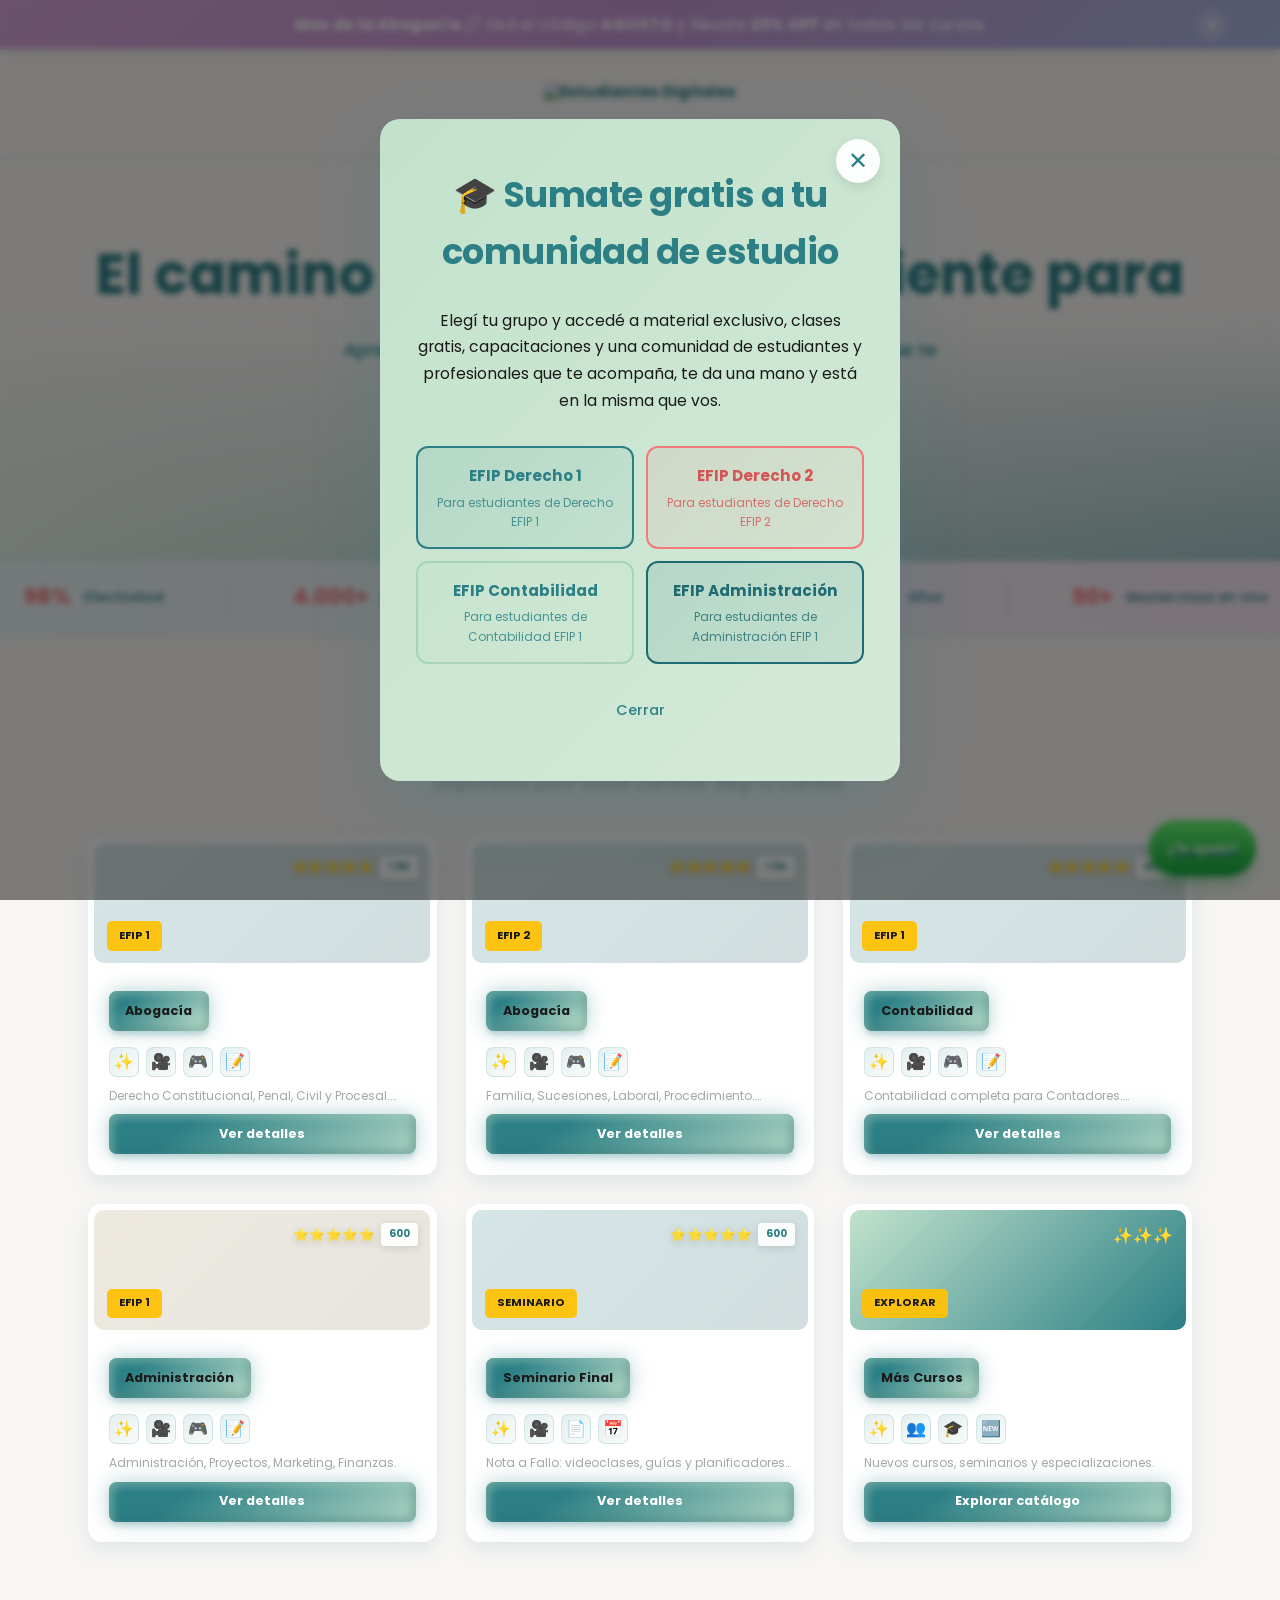
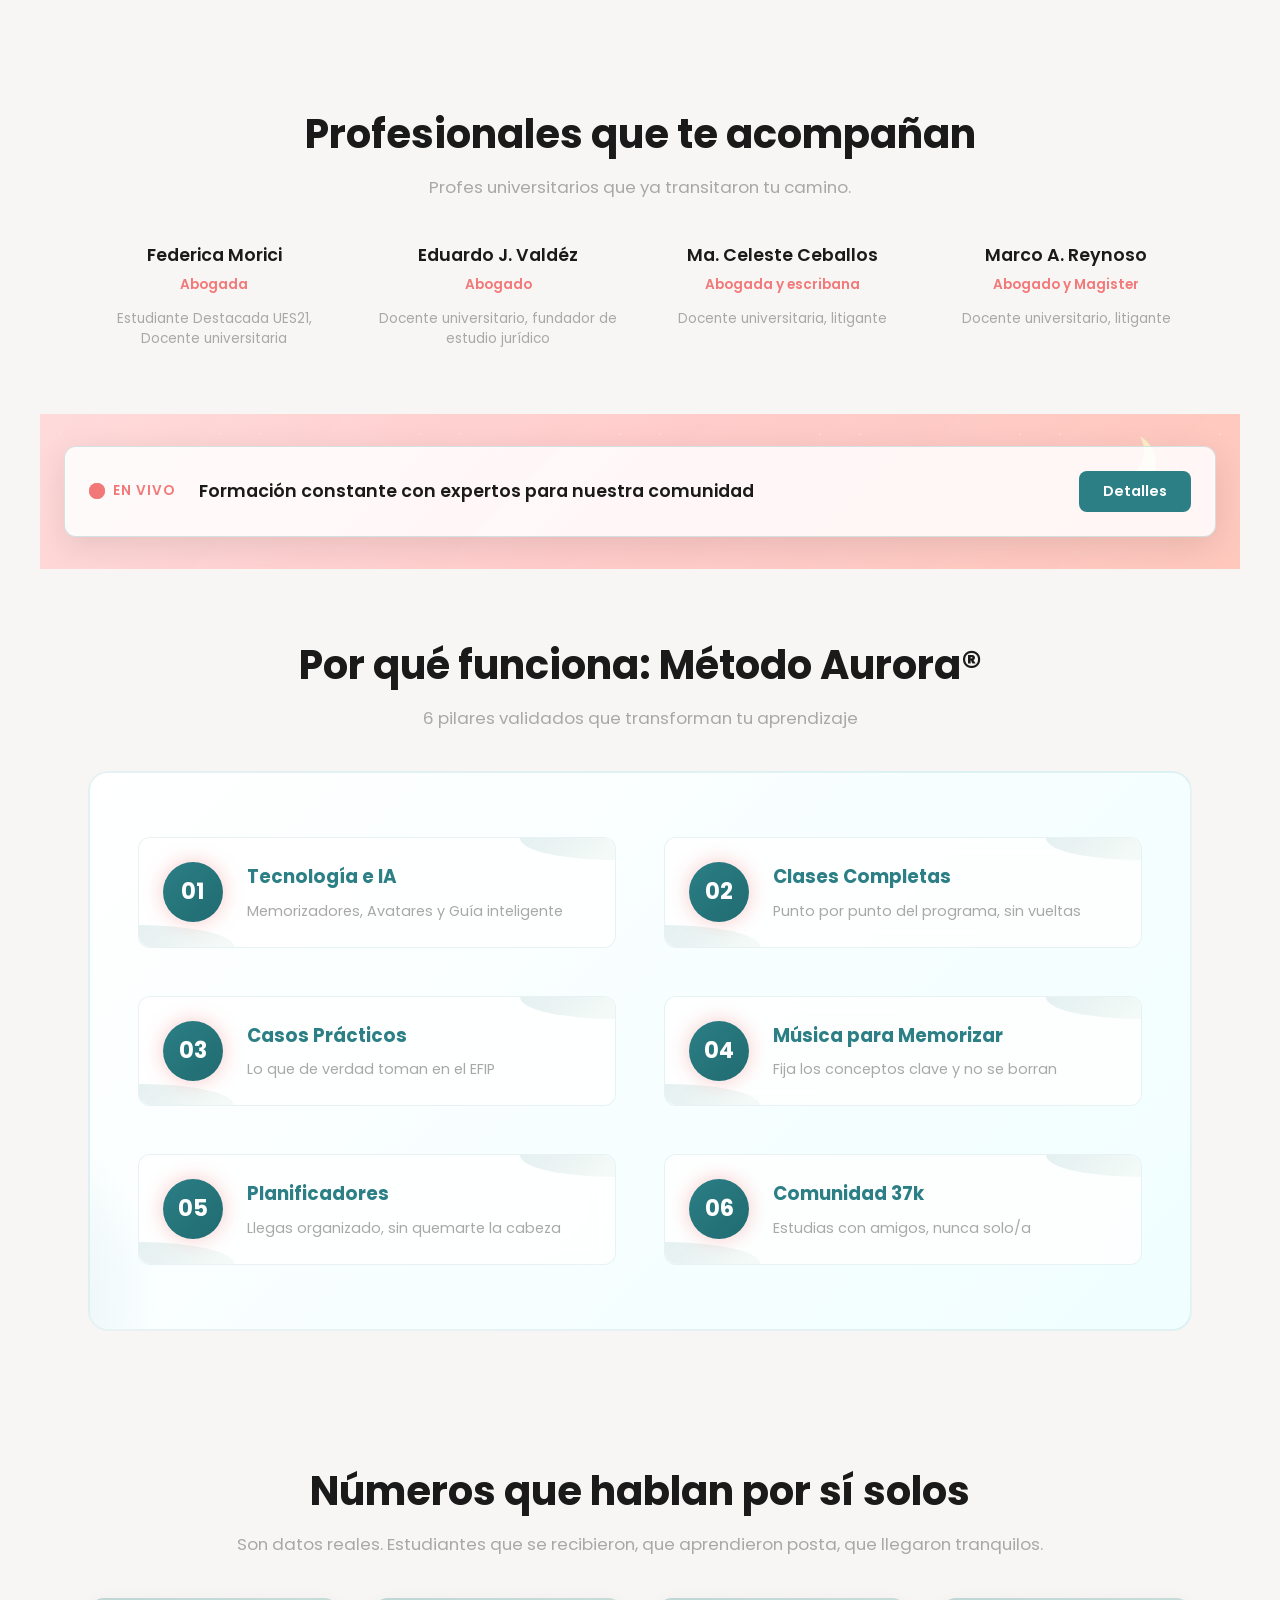
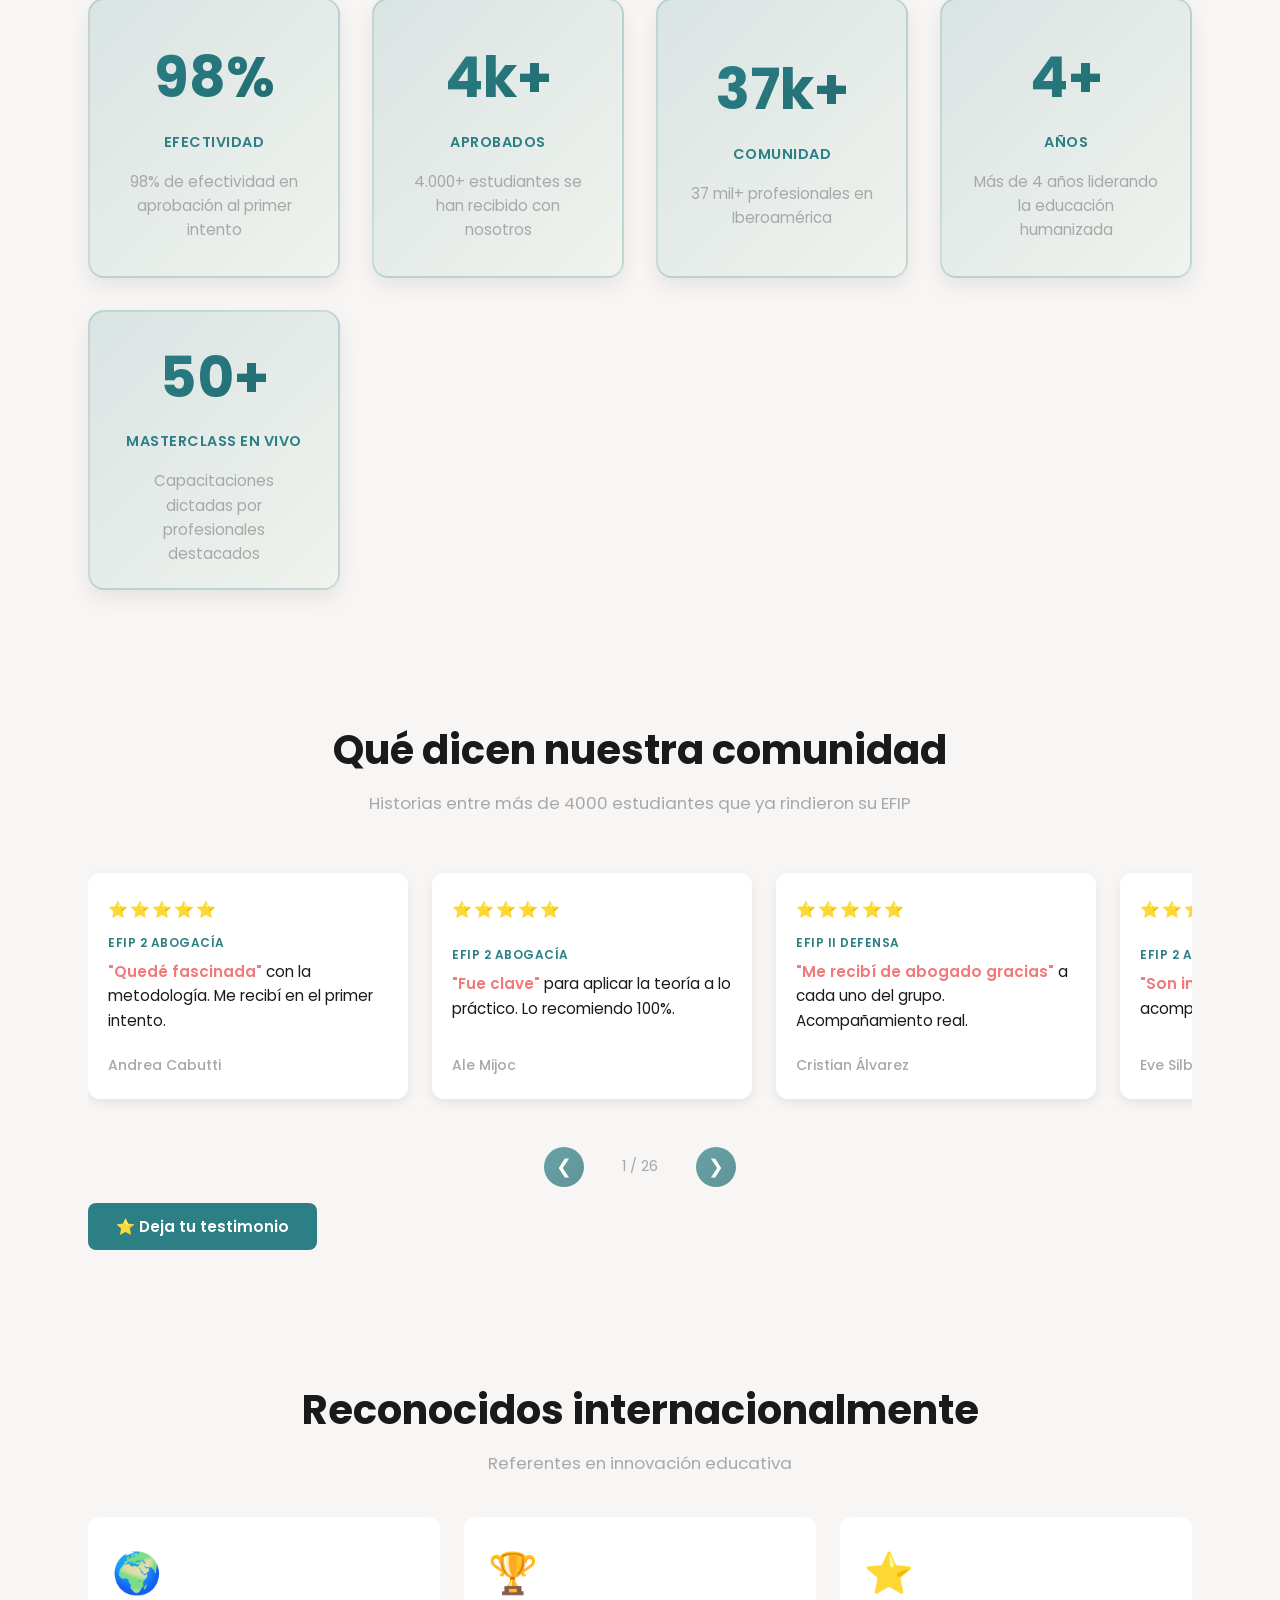
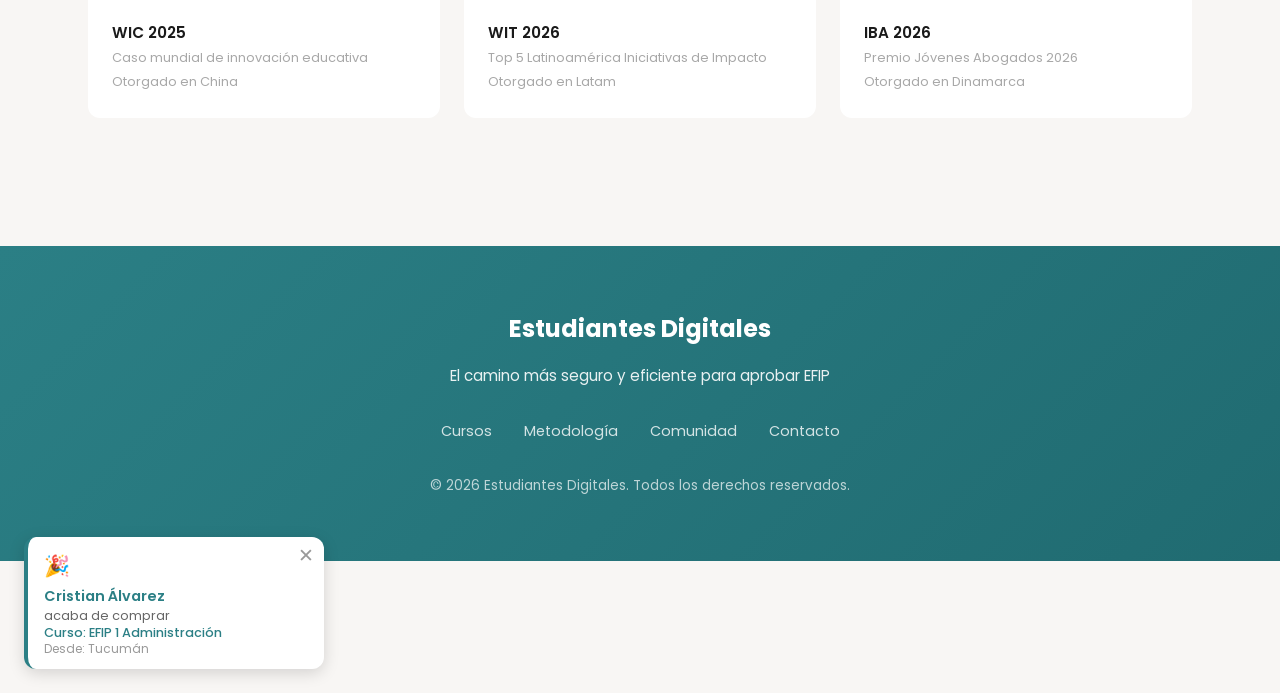
==== commit 759a1440: "Fine-tune mobile course cards for better horizontal harmony Mobile improvements: - Image: 100x100px " ====
--- a/landing.html
+++ b/landing.html
@@ -742,9 +742,10 @@
             .course-card {
                 display: flex !important;
                 flex-direction: row !important;
-                min-height: 140px;
-                padding: 0.6rem;
-                align-items: center;
+                min-height: 130px;
+                padding: 0.8rem;
+                align-items: flex-start;
+                gap: 0.8rem;
             }
 
             .course-card > a {
@@ -753,53 +754,85 @@
             }
 
             .course-visual {
-                width: 120px !important;
-                height: 120px !important;
-                min-width: 120px;
+                width: 100px !important;
+                height: 100px !important;
+                min-width: 100px;
                 margin-bottom: 0 !important;
-                margin-right: 1rem;
+                margin-right: 0;
                 border-radius: 10px;
             }
 
             .course-content {
                 padding: 0 !important;
                 flex: 1;
+                display: flex;
+                flex-direction: column;
+                justify-content: space-between;
+            }
+
+            .course-content-header {
+                margin-bottom: 0.2rem;
             }
 
             .course-content h3 {
-                font-size: 1rem;
-                margin-bottom: 0.4rem;
+                font-size: 0.95rem;
+                font-weight: 700;
+                margin: 0;
+                padding: 0;
+                line-height: 1.2;
+                color: var(--text-dark);
+            }
+
+            .course-content h3 a {
+                color: var(--text-dark);
+                text-decoration: none;
+                display: block;
+            }
+
+            .course-content h3 a:hover {
+                color: var(--primary);
             }
 
             .course-features {
-                margin-bottom: 0.4rem;
+                display: flex;
+                gap: 0.3rem;
+                margin: 0.3rem 0;
+                font-size: 0.9rem;
+            }
+
+            .course-feature {
+                font-size: 0.9rem;
             }
 
             .course-content > p {
+                font-size: 0.75rem;
+                margin: 0;
+                color: var(--gray);
+                line-height: 1.3;
+                display: block;
+            }
+
+            .course-content > a {
                 font-size: 0.8rem;
-                margin-bottom: 0.4rem;
-                display: none;
-            }
-
-            .course-content > a {
-                font-size: 0.85rem;
-                padding: 0.5rem 1rem;
+                padding: 0.4rem 0.8rem;
+                margin-top: 0.4rem;
+                width: fit-content;
             }
 
             .course-stars {
-                top: 0.6rem;
-                right: 0.6rem;
-                gap: 0.25rem;
+                top: 0.3rem;
+                right: 0.3rem;
+                gap: 0.2rem;
             }
 
             .stars-rating {
-                font-size: 0.7rem;
-                letter-spacing: 0.3px;
+                font-size: 0.65rem;
+                letter-spacing: 0.2px;
             }
 
             .students-count {
-                font-size: 0.6rem;
-                padding: 0.15rem 0.4rem;
+                font-size: 0.55rem;
+                padding: 0.1rem 0.3rem;
             }
         }
 
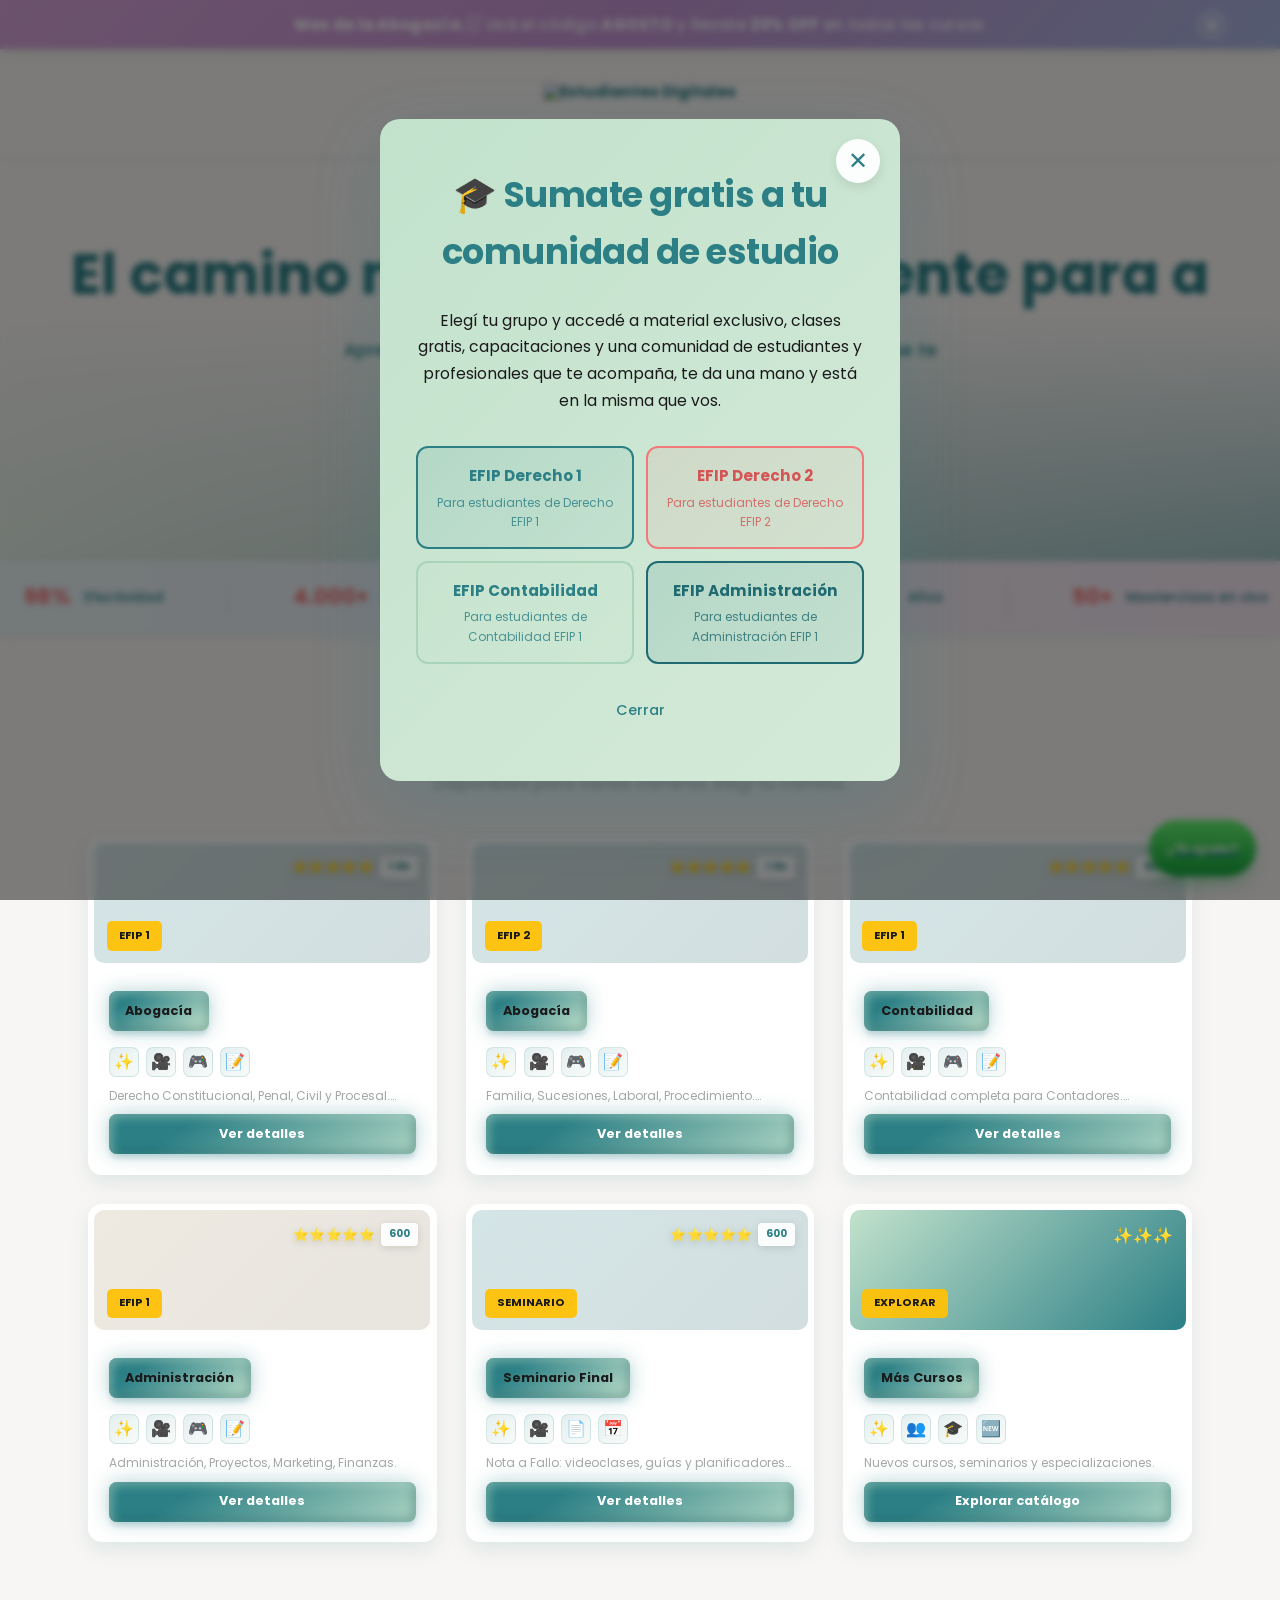
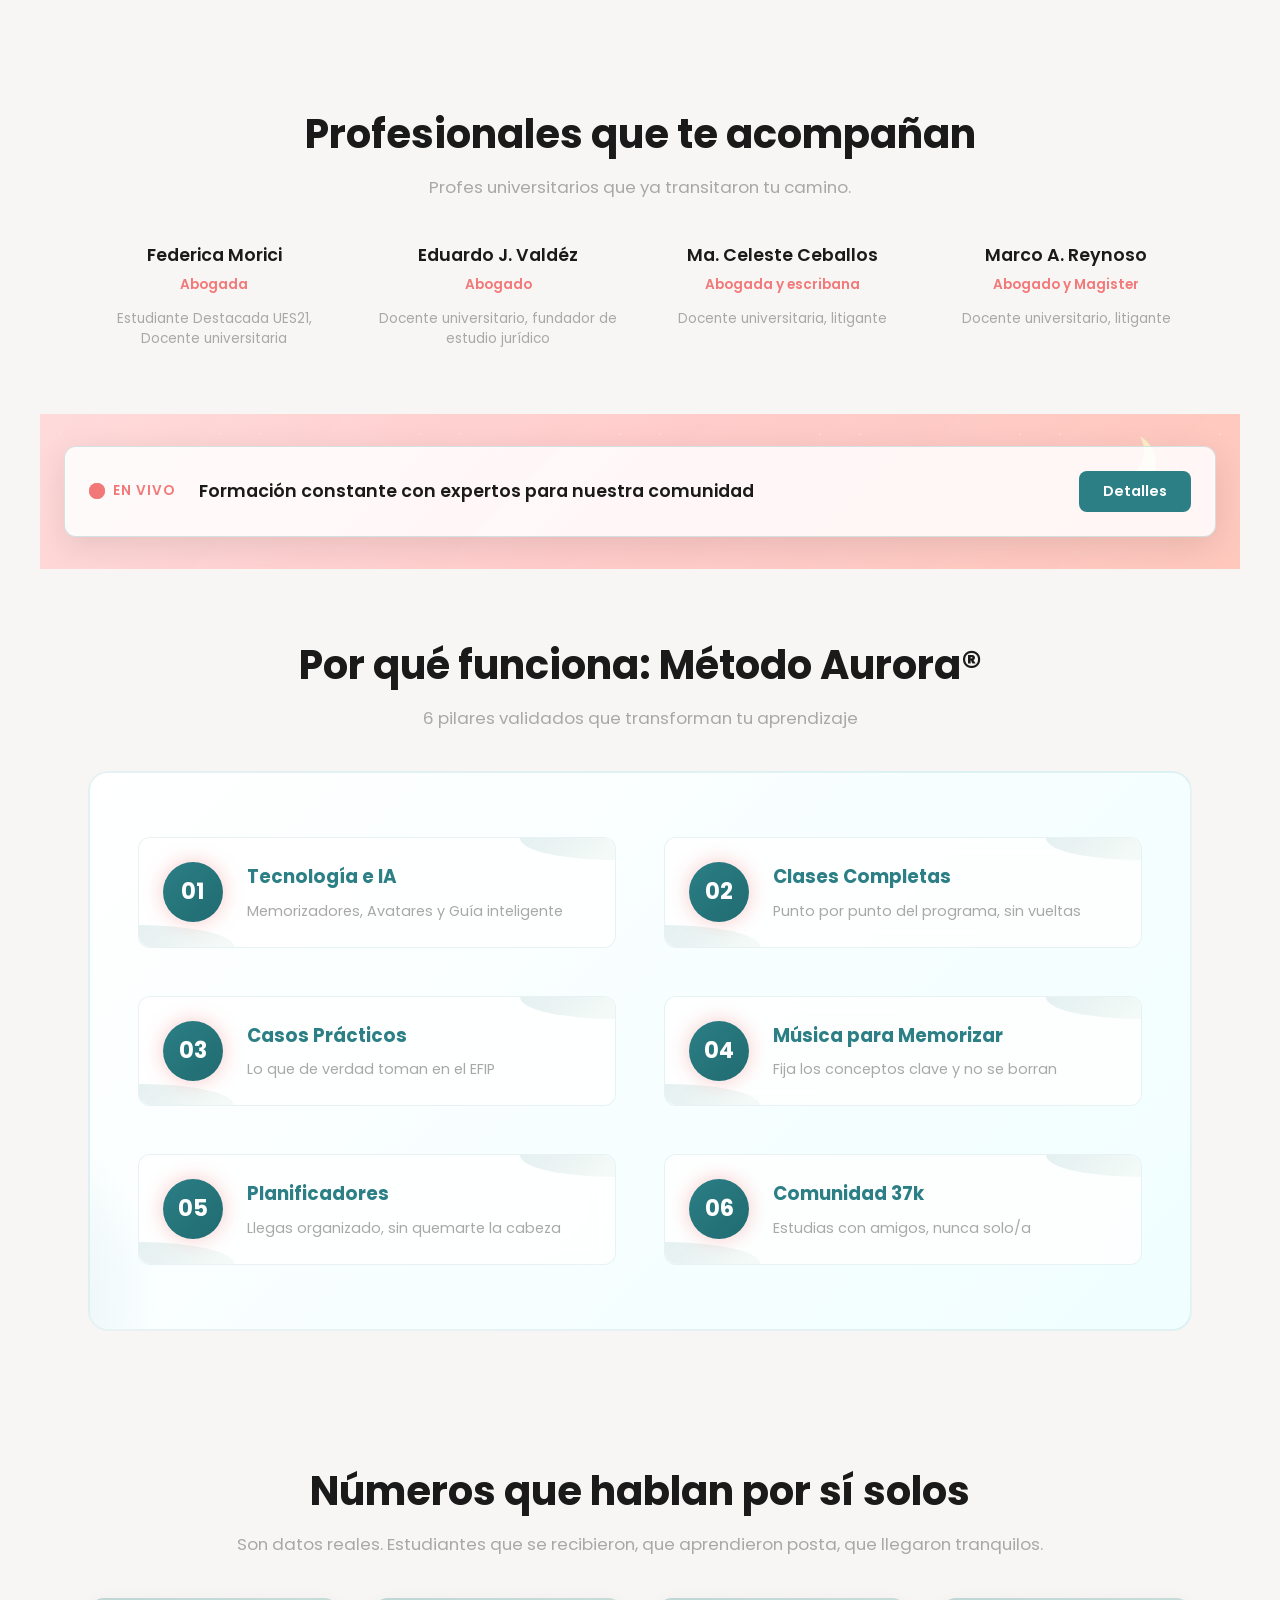
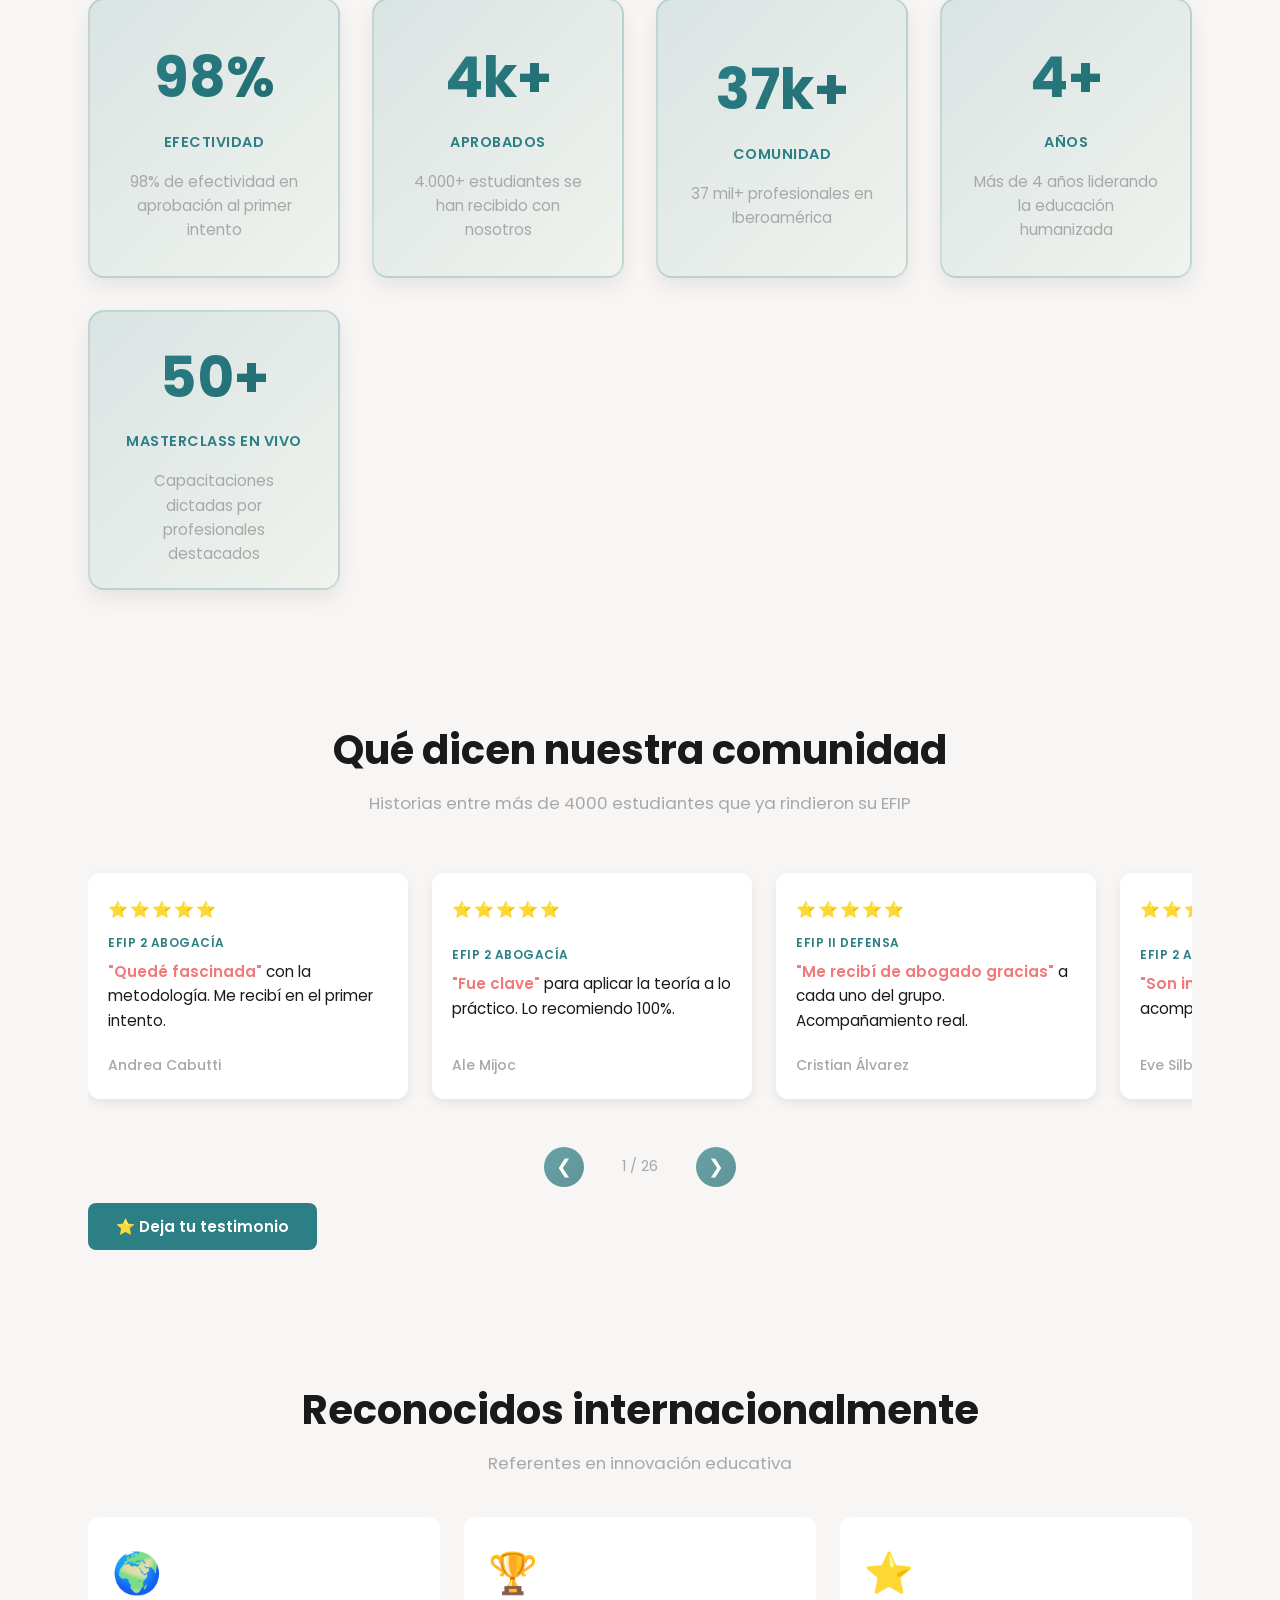
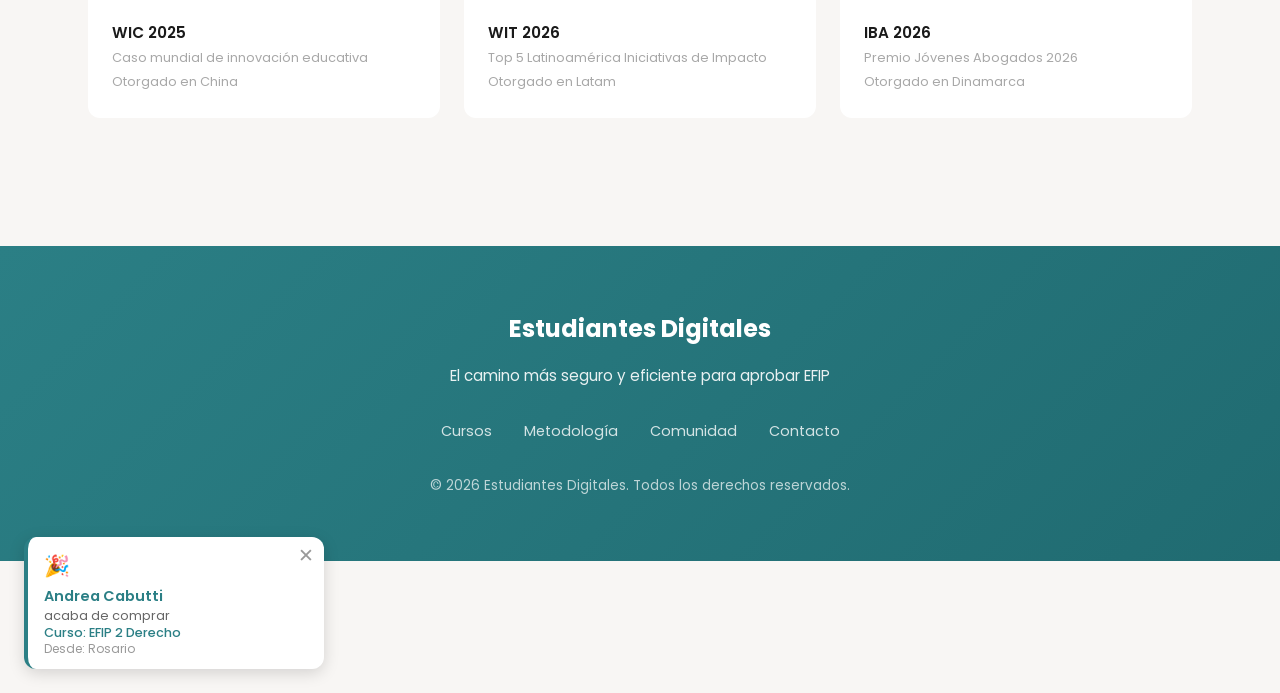
==== commit 5dd01ff7: "Reorganize mobile course card layout with visual hierarchy Mobile layout (max-width 480px): - Course" ====
--- a/landing.html
+++ b/landing.html
@@ -741,37 +741,36 @@
         @media (max-width: 480px) {
             .course-card {
                 display: flex !important;
-                flex-direction: row !important;
-                min-height: 130px;
+                flex-direction: column !important;
                 padding: 0.8rem;
-                align-items: flex-start;
-                gap: 0.8rem;
+                align-items: stretch;
             }
 
             .course-card > a {
                 display: flex;
                 flex-shrink: 0;
+                order: 1;
+                margin-bottom: 0.6rem;
+                width: 100%;
             }
 
             .course-visual {
-                width: 100px !important;
-                height: 100px !important;
-                min-width: 100px;
+                width: 100% !important;
+                height: 120px !important;
                 margin-bottom: 0 !important;
-                margin-right: 0;
                 border-radius: 10px;
             }
 
             .course-content {
                 padding: 0 !important;
-                flex: 1;
-                display: flex;
+                display: flex !important;
                 flex-direction: column;
-                justify-content: space-between;
+                order: 3;
             }
 
             .course-content-header {
-                margin-bottom: 0.2rem;
+                order: 1;
+                margin-bottom: 0.3rem;
             }
 
             .course-content h3 {
@@ -787,6 +786,7 @@
                 color: var(--text-dark);
                 text-decoration: none;
                 display: block;
+                font-weight: 700;
             }
 
             .course-content h3 a:hover {
@@ -795,13 +795,15 @@
 
             .course-features {
                 display: flex;
-                gap: 0.3rem;
-                margin: 0.3rem 0;
-                font-size: 0.9rem;
+                gap: 0.4rem;
+                font-size: 1rem;
+                order: 2;
+                margin: 0.2rem 0 0.4rem 0;
+                padding: 0;
             }
 
             .course-feature {
-                font-size: 0.9rem;
+                font-size: 1rem;
             }
 
             .course-content > p {
@@ -809,7 +811,7 @@
                 margin: 0;
                 color: var(--gray);
                 line-height: 1.3;
-                display: block;
+                order: 4;
             }
 
             .course-content > a {
@@ -817,22 +819,27 @@
                 padding: 0.4rem 0.8rem;
                 margin-top: 0.4rem;
                 width: fit-content;
-            }
-
+                order: 5;
+            }
+
+            /* Mover estrellas debajo del título */
             .course-stars {
-                top: 0.3rem;
-                right: 0.3rem;
-                gap: 0.2rem;
+                position: static !important;
+                top: auto !important;
+                right: auto !important;
+                gap: 0.3rem;
+                order: 3;
+                margin-bottom: 0.3rem;
             }
 
             .stars-rating {
-                font-size: 0.65rem;
+                font-size: 0.7rem;
                 letter-spacing: 0.2px;
             }
 
             .students-count {
-                font-size: 0.55rem;
-                padding: 0.1rem 0.3rem;
+                font-size: 0.6rem;
+                padding: 0.1rem 0.4rem;
             }
         }
 
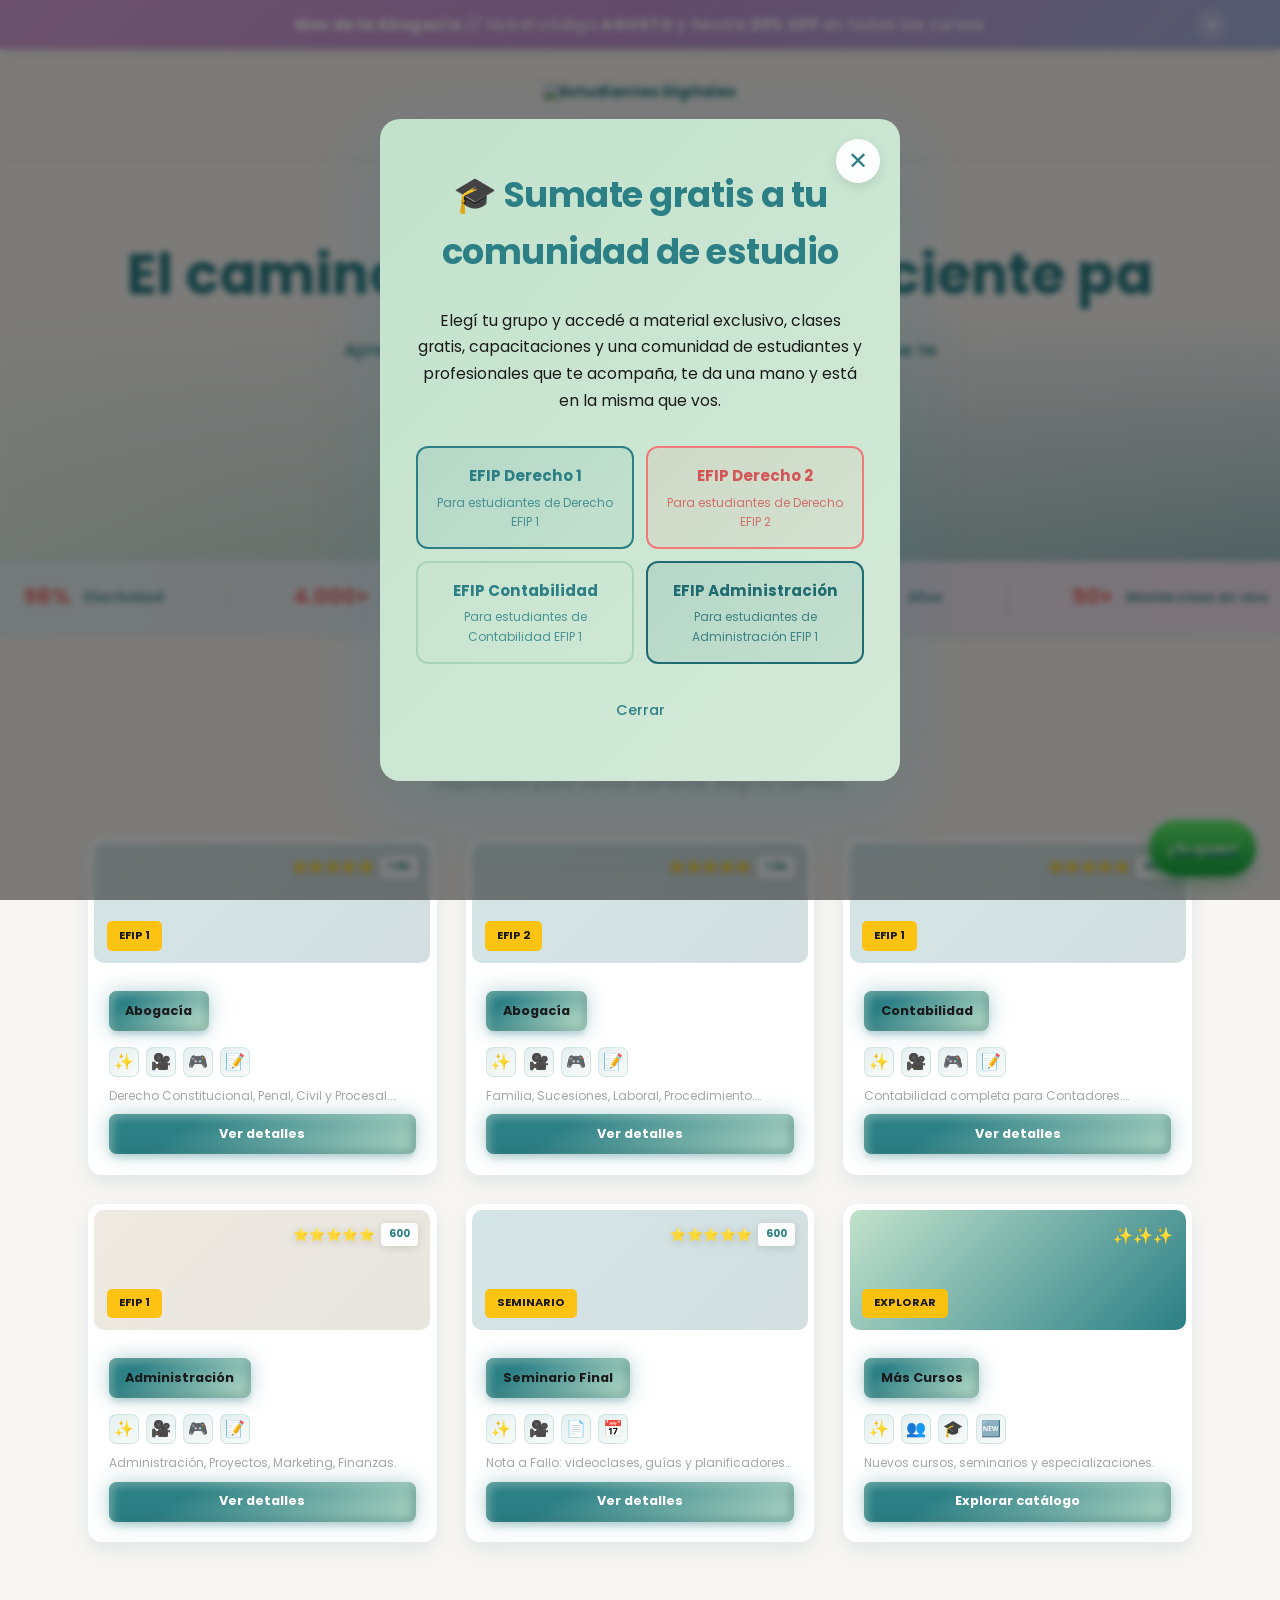
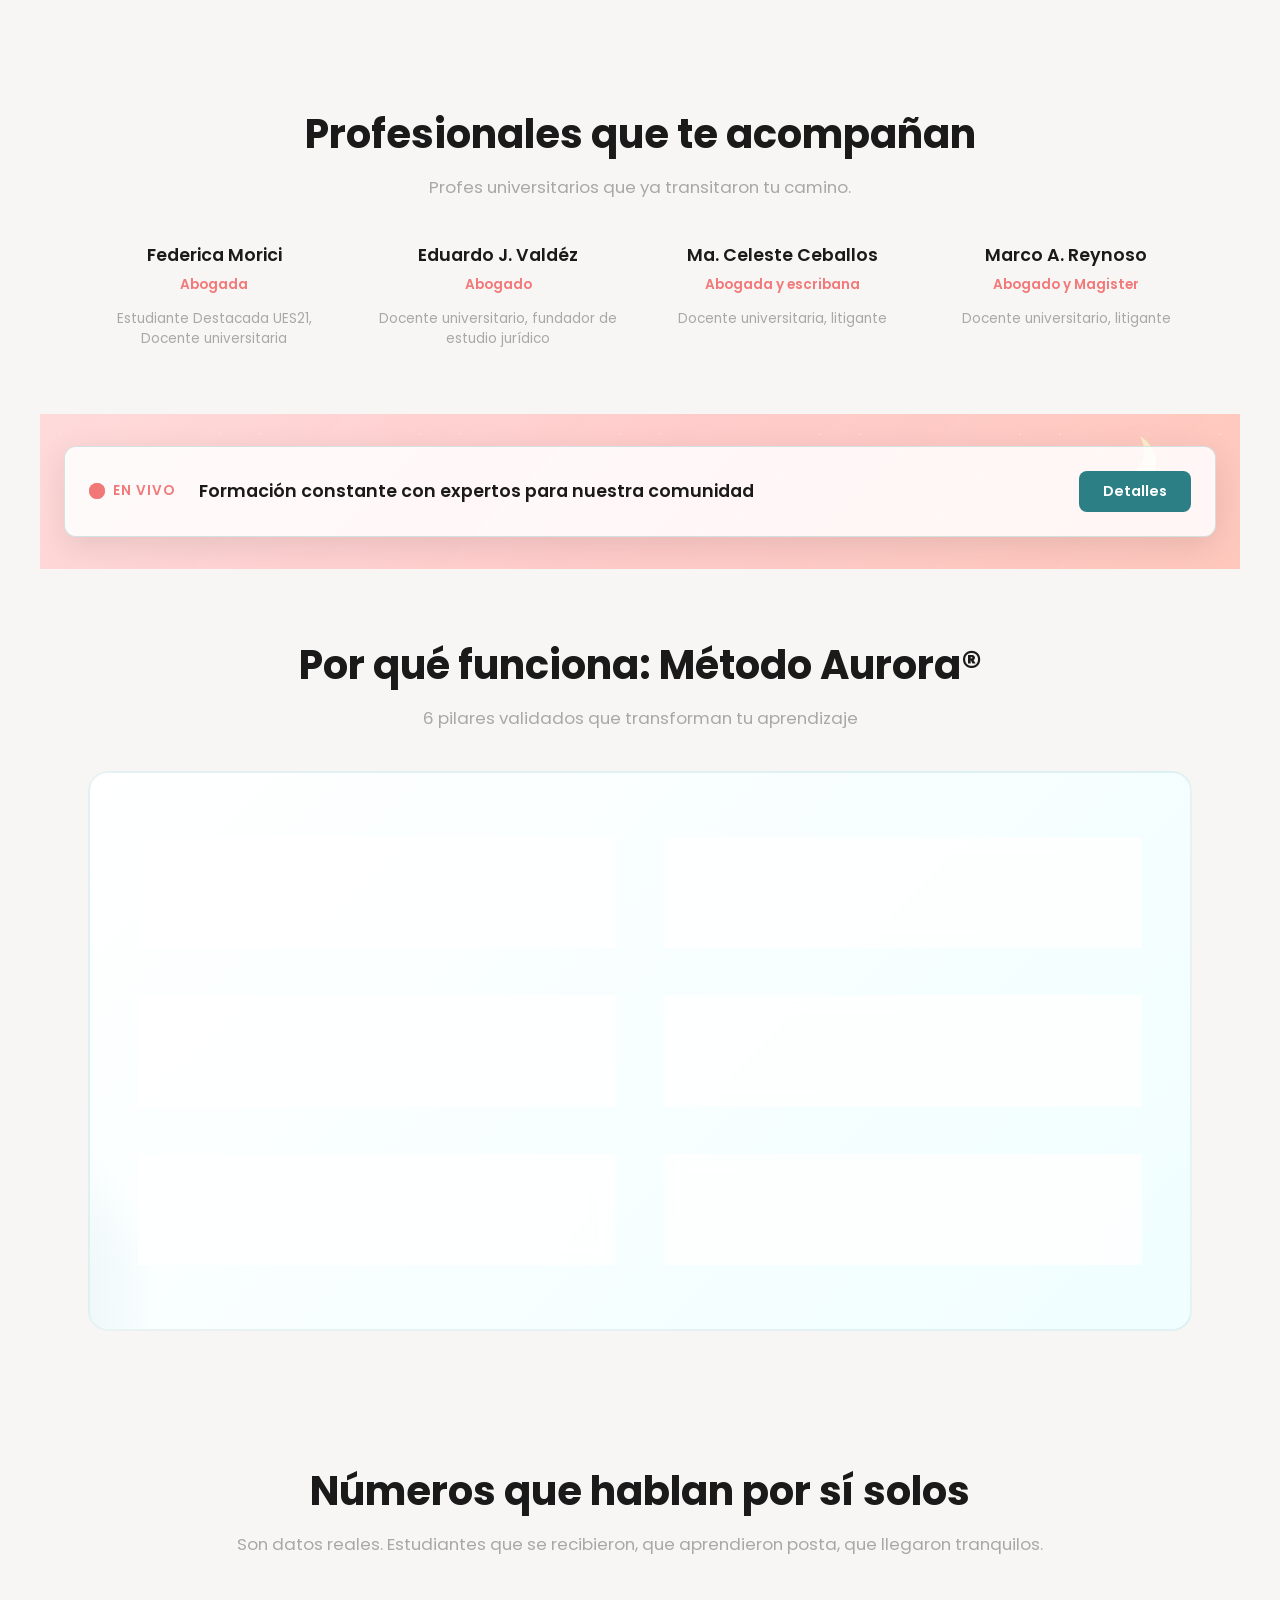
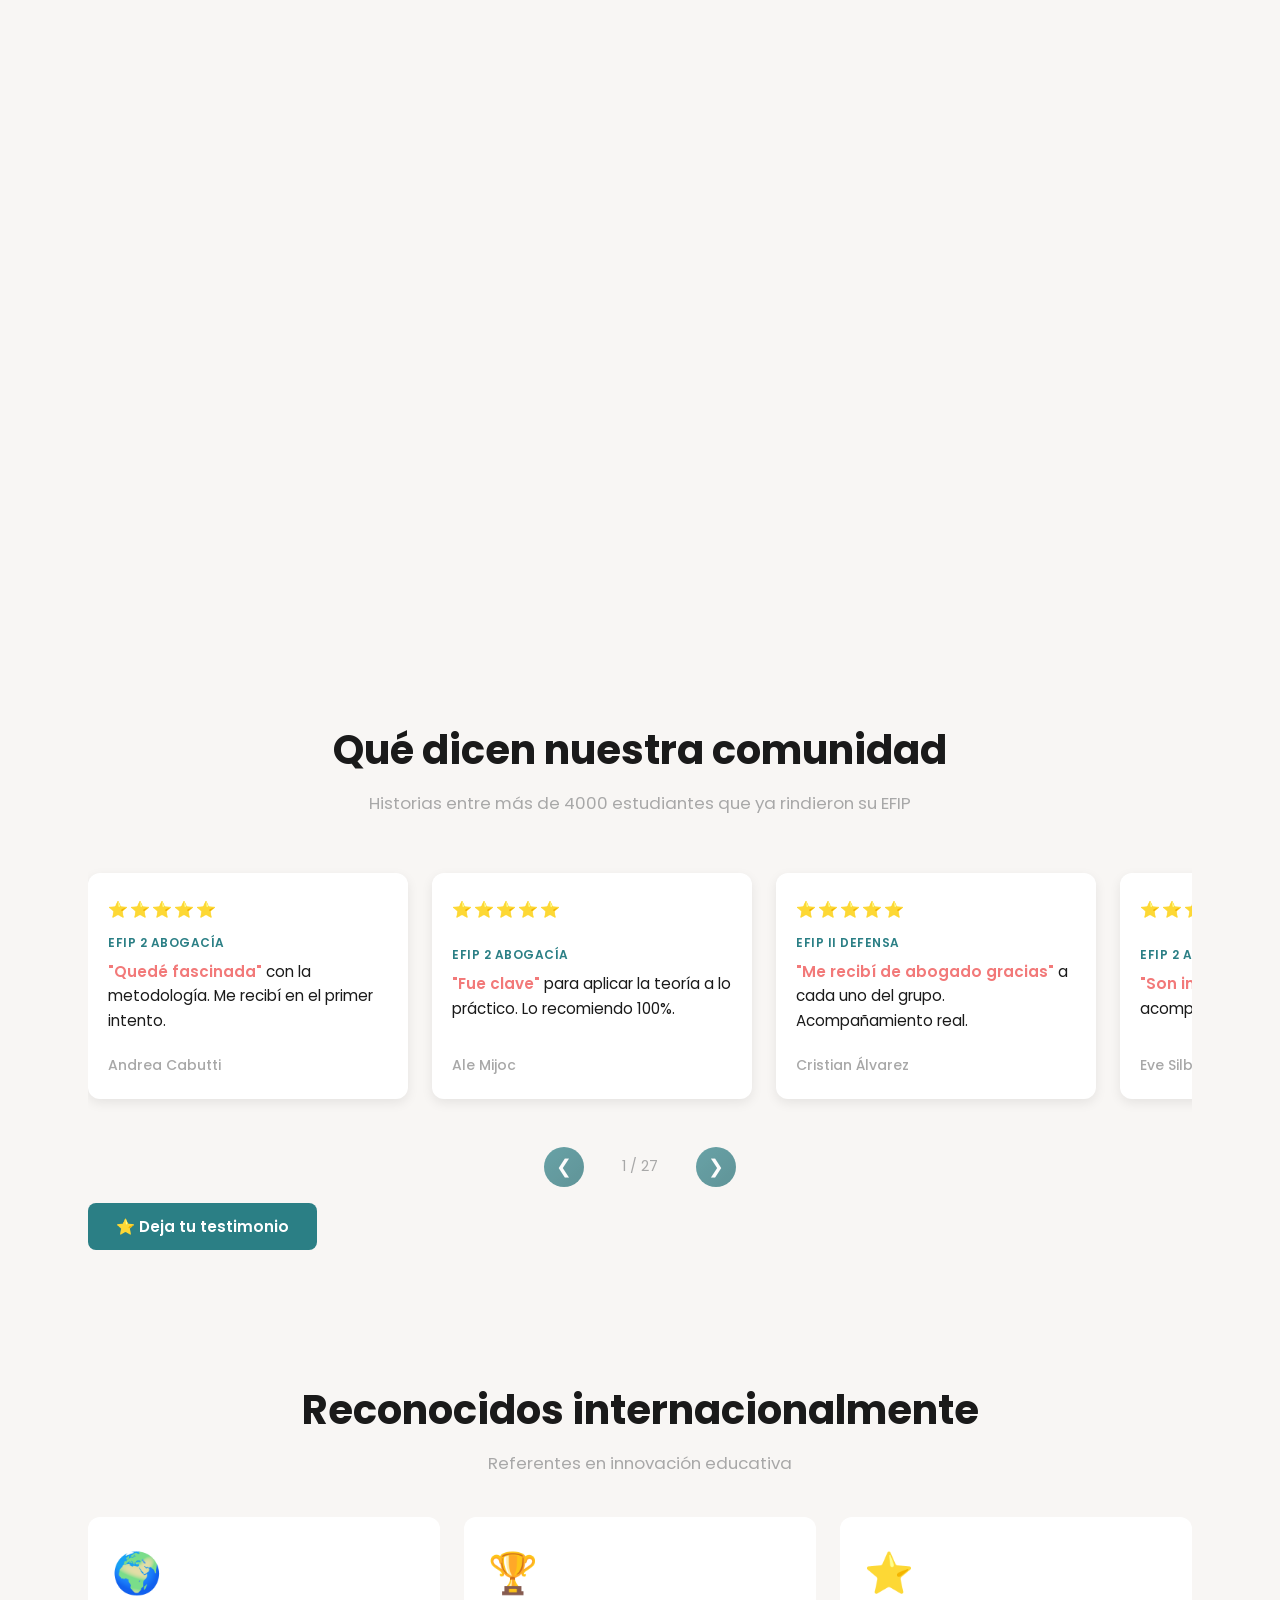
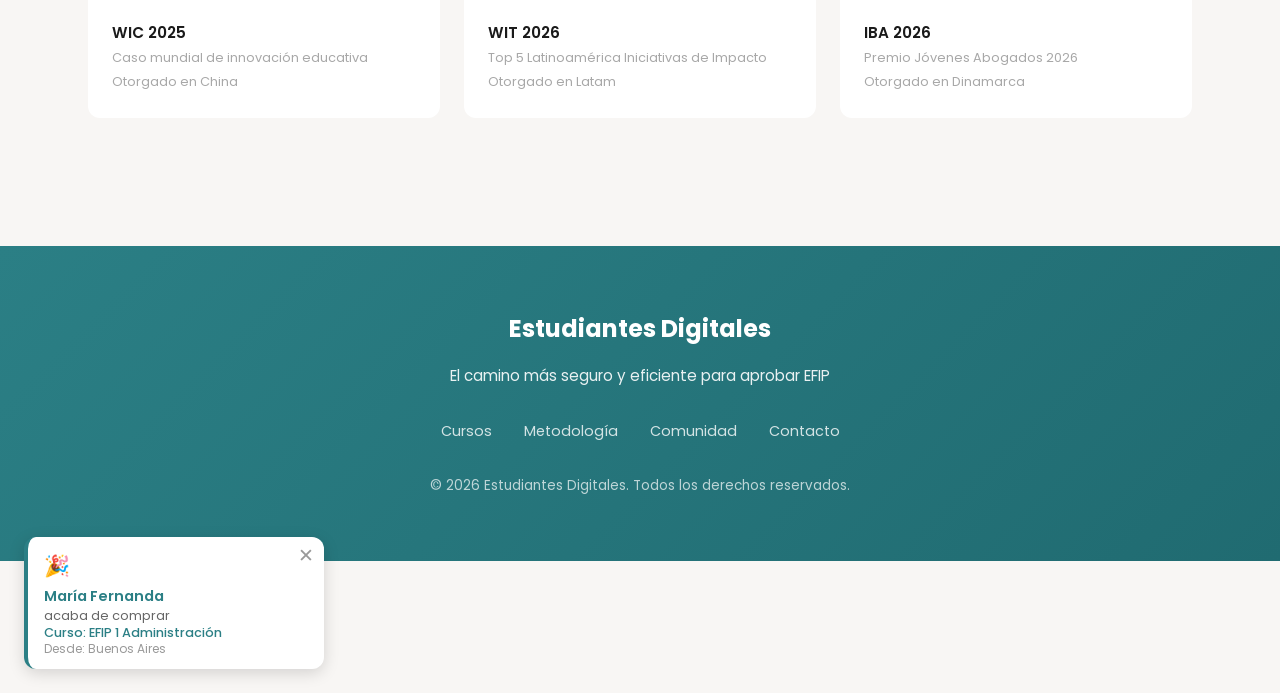
==== commit d05a73eb: "Change media query breakpoint to 768px for mobile layout - Changed from max-width: 480px to max-widt" ====
--- a/landing.html
+++ b/landing.html
@@ -738,12 +738,12 @@
             box-shadow: 0 2px 8px rgba(0, 0, 0, 0.12);
         }
 
-        @media (max-width: 480px) {
+        @media (max-width: 768px) {
             .course-card {
                 display: flex !important;
                 flex-direction: column !important;
-                padding: 0.8rem;
-                align-items: stretch;
+                padding: 0.8rem !important;
+                align-items: stretch !important;
             }
 
             .course-card > a {
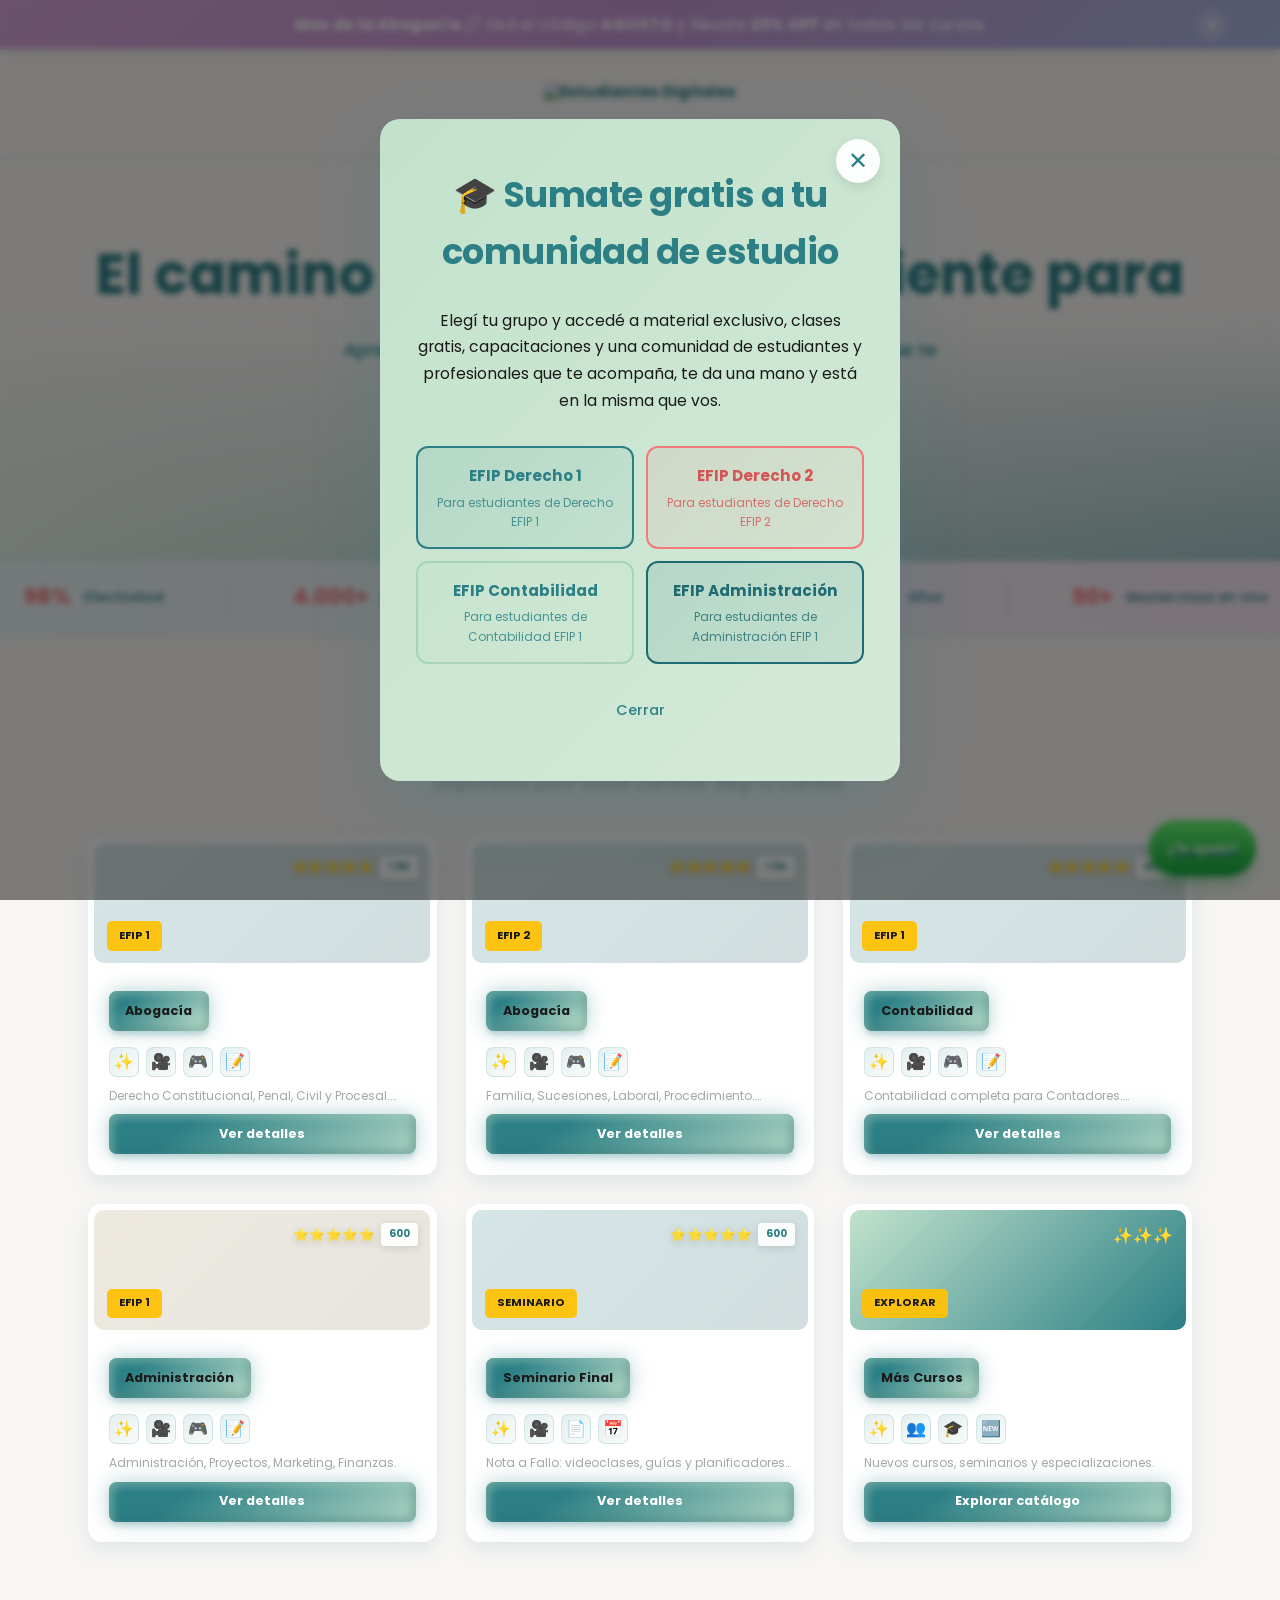
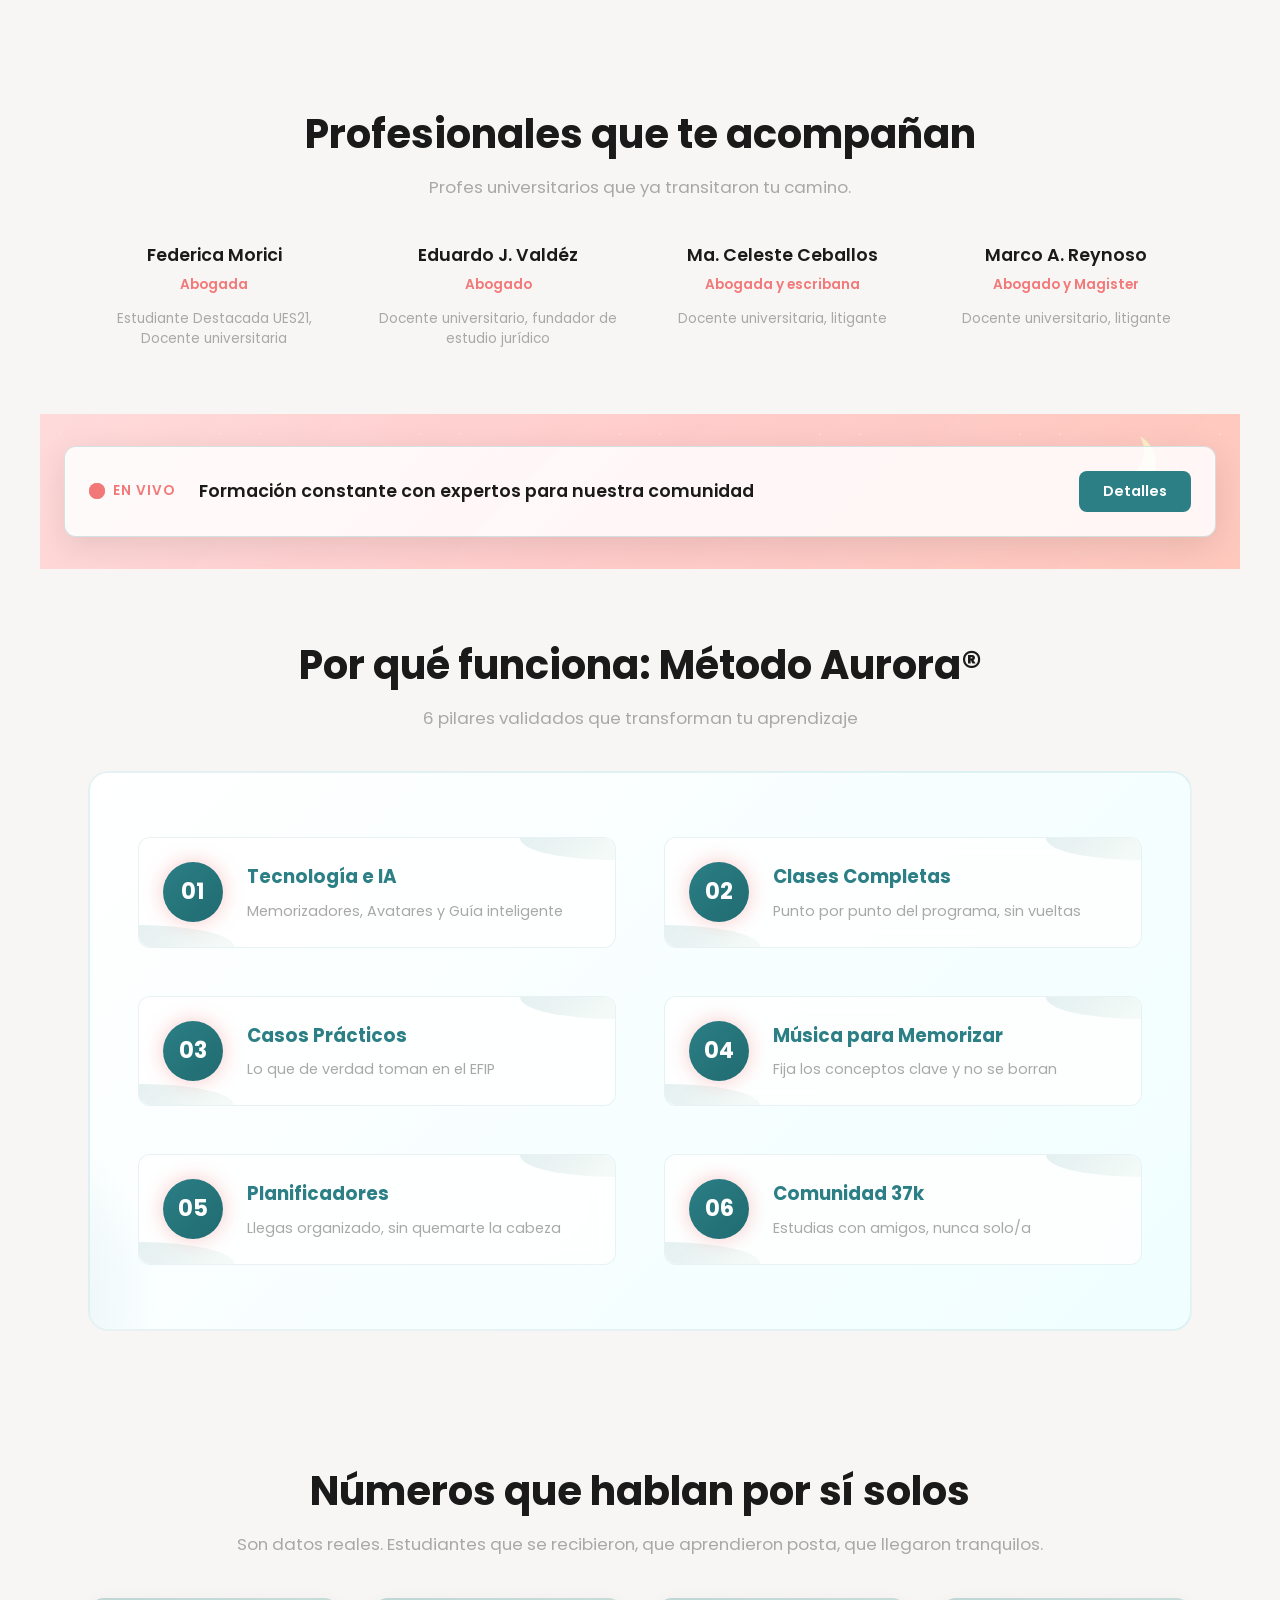
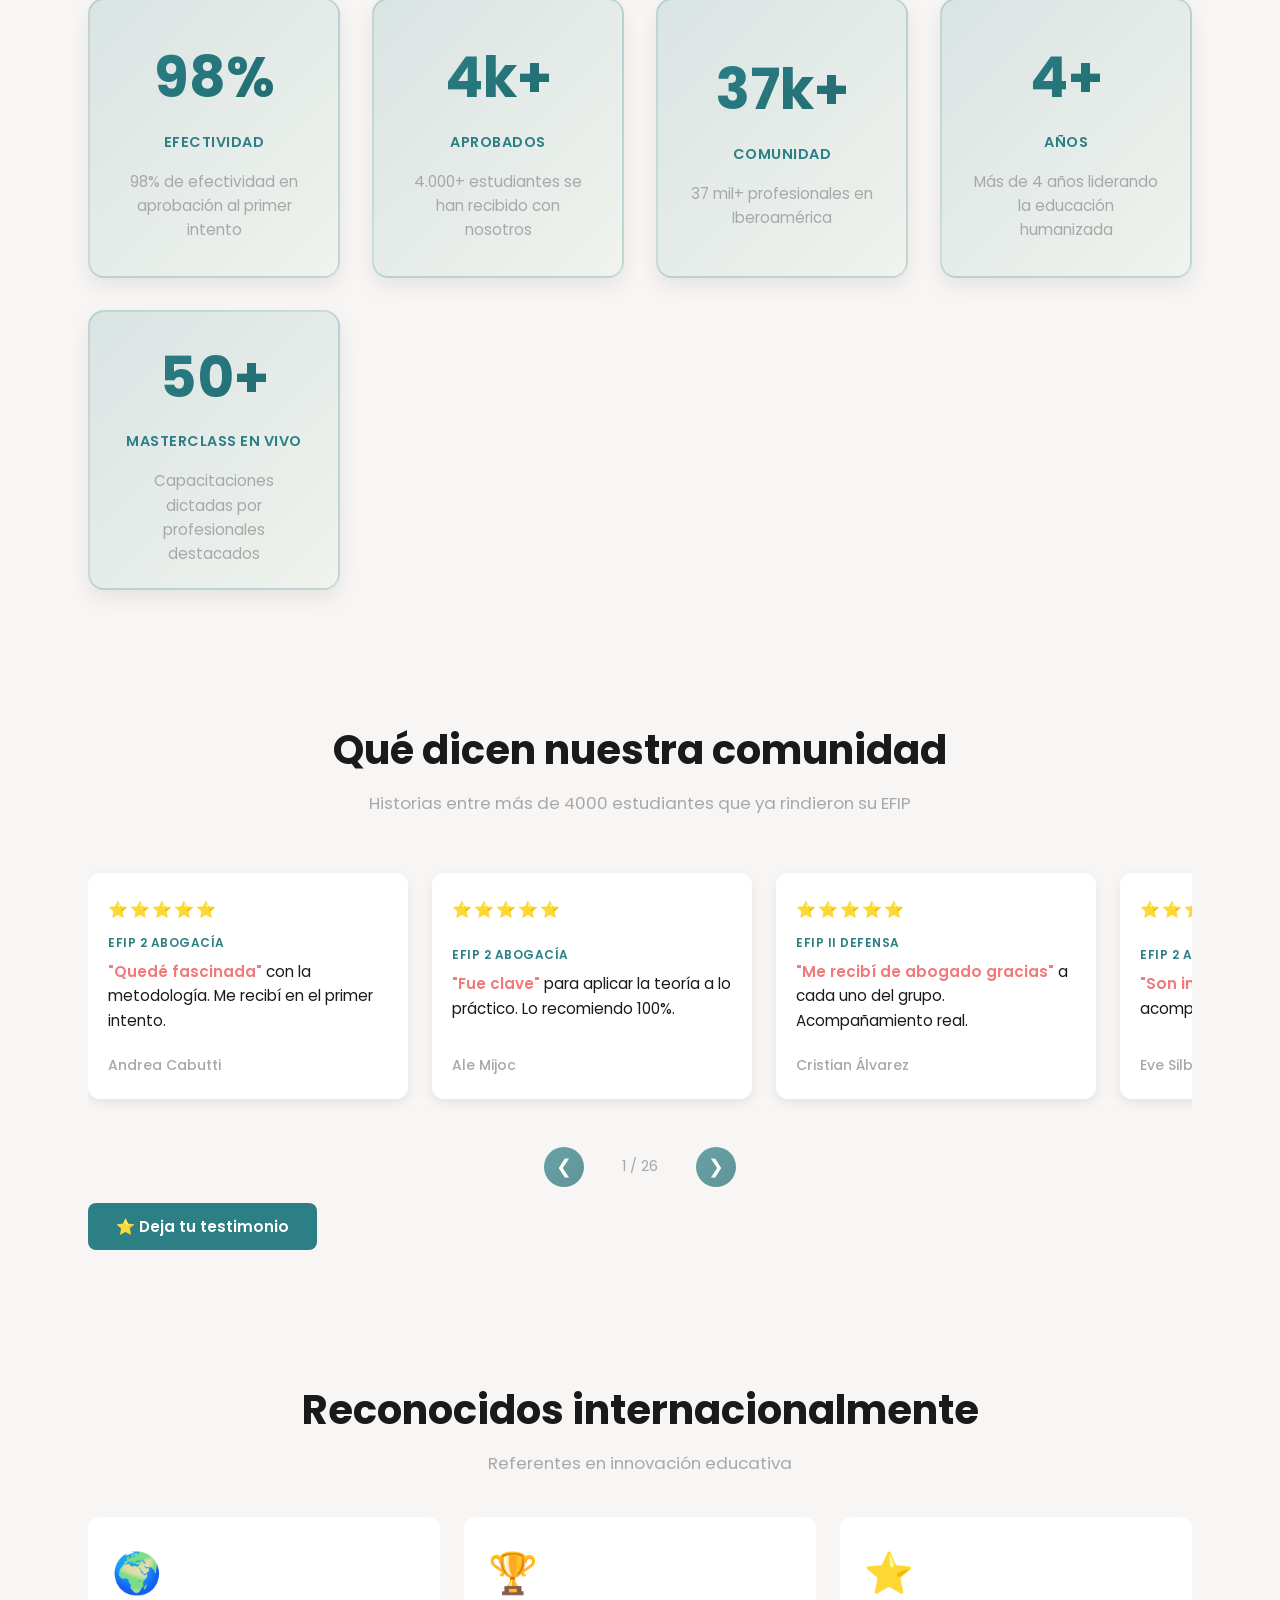
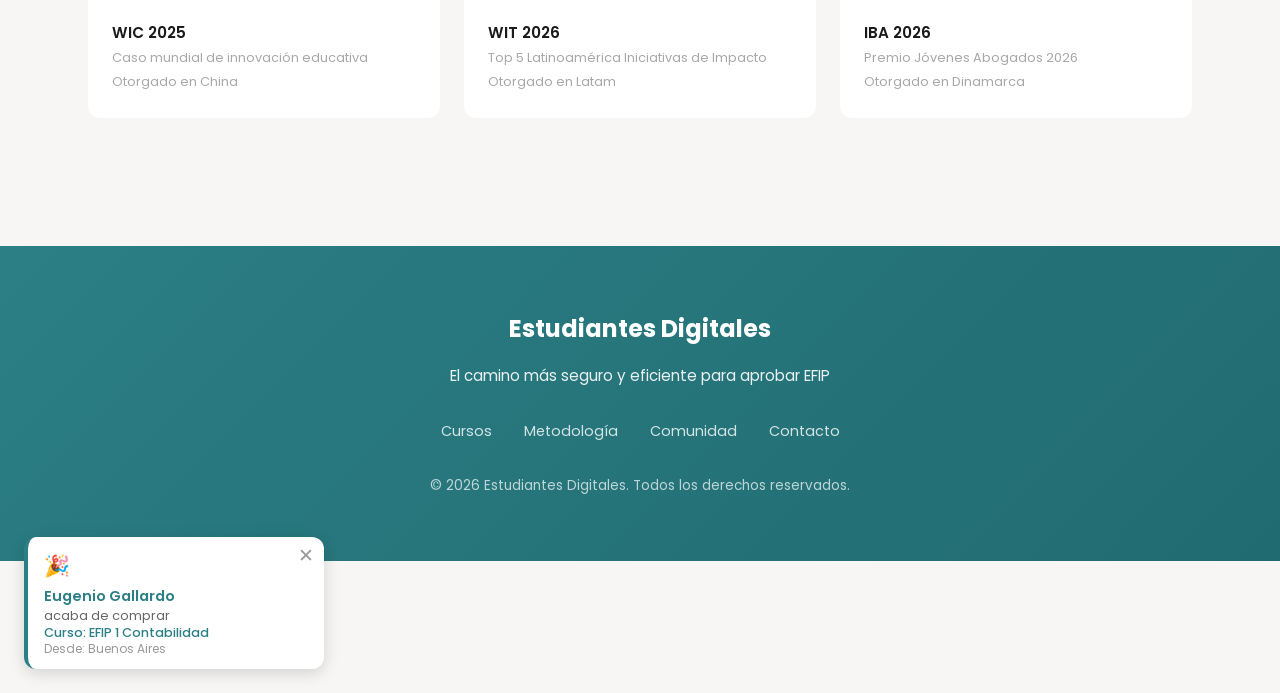
==== commit dbb5466d: "Redesign mobile product card to horizontal layout NEW MOBILE CARD DESIGN: - Grid layout: 38% image +" ====
--- a/landing.html
+++ b/landing.html
@@ -738,108 +738,145 @@
             box-shadow: 0 2px 8px rgba(0, 0, 0, 0.12);
         }
 
+        /* MOBILE PRODUCT CARD REDESIGN */
         @media (max-width: 768px) {
             .course-card {
-                display: flex !important;
-                flex-direction: column !important;
-                padding: 0.8rem !important;
-                align-items: stretch !important;
+                display: grid !important;
+                grid-template-columns: 38% 1fr !important;
+                gap: 0 !important;
+                padding: 0 !important;
+                min-height: 140px;
+                border-radius: 16px !important;
+                overflow: hidden;
+                box-shadow: 0 2px 8px rgba(0, 0, 0, 0.08) !important;
+                background: var(--white);
+                align-items: stretch;
+                margin-bottom: 1rem;
             }
 
             .course-card > a {
                 display: flex;
-                flex-shrink: 0;
-                order: 1;
-                margin-bottom: 0.6rem;
-                width: 100%;
+                grid-column: 1;
+                grid-row: 1 / -1;
+                padding: 0;
+                margin: 0;
             }
 
             .course-visual {
                 width: 100% !important;
-                height: 120px !important;
-                margin-bottom: 0 !important;
-                border-radius: 10px;
+                height: 100% !important;
+                margin: 0 !important;
+                border-radius: 16px 0 0 16px !important;
+                background-size: cover;
+                background-position: center;
+                padding: 0 !important;
             }
 
             .course-content {
-                padding: 0 !important;
+                grid-column: 2;
+                grid-row: 1 / -1;
+                padding: 16px !important;
                 display: flex !important;
                 flex-direction: column;
-                order: 3;
-            }
-
+                justify-content: space-between;
+                background: var(--white);
+            }
+
+            /* Título */
             .course-content-header {
-                order: 1;
-                margin-bottom: 0.3rem;
+                margin-bottom: 0.6rem;
             }
 
             .course-content h3 {
-                font-size: 0.95rem;
+                font-size: 1.05rem;
                 font-weight: 700;
                 margin: 0;
                 padding: 0;
-                line-height: 1.2;
+                line-height: 1.3;
                 color: var(--text-dark);
+                display: -webkit-box;
+                -webkit-line-clamp: 2;
+                -webkit-box-orient: vertical;
+                overflow: hidden;
             }
 
             .course-content h3 a {
                 color: var(--text-dark);
                 text-decoration: none;
-                display: block;
-                font-weight: 700;
             }
 
             .course-content h3 a:hover {
                 color: var(--primary);
             }
 
-            .course-features {
-                display: flex;
-                gap: 0.4rem;
-                font-size: 1rem;
-                order: 2;
-                margin: 0.2rem 0 0.4rem 0;
-                padding: 0;
-            }
-
-            .course-feature {
-                font-size: 1rem;
-            }
-
-            .course-content > p {
-                font-size: 0.75rem;
-                margin: 0;
-                color: var(--gray);
-                line-height: 1.3;
-                order: 4;
-            }
-
-            .course-content > a {
-                font-size: 0.8rem;
-                padding: 0.4rem 0.8rem;
-                margin-top: 0.4rem;
-                width: fit-content;
-                order: 5;
-            }
-
-            /* Mover estrellas debajo del título */
+            /* Ratings */
             .course-stars {
                 position: static !important;
                 top: auto !important;
                 right: auto !important;
-                gap: 0.3rem;
-                order: 3;
-                margin-bottom: 0.3rem;
+                display: flex !important;
+                align-items: center;
+                gap: 0.5rem;
+                margin-bottom: 0.6rem;
             }
 
             .stars-rating {
-                font-size: 0.7rem;
-                letter-spacing: 0.2px;
+                font-size: 0.75rem;
+                white-space: nowrap;
             }
 
             .students-count {
-                font-size: 0.6rem;
-                padding: 0.1rem 0.4rem;
+                font-size: 0.8rem;
+                background: transparent !important;
+                padding: 0 !important;
+                color: var(--gray);
+                font-weight: 500;
+            }
+
+            /* Descripción */
+            .course-content > p {
+                font-size: 0.8rem;
+                margin: 0;
+                color: var(--gray);
+                line-height: 1.4;
+                display: -webkit-box;
+                -webkit-line-clamp: 2;
+                -webkit-box-orient: vertical;
+                overflow: hidden;
+                margin-bottom: 0.6rem;
+            }
+
+            /* Características/Emojis */
+            .course-features {
+                display: flex;
+                gap: 0.5rem;
+                margin-bottom: 0.8rem;
+                font-size: 1rem;
+                padding: 0;
+            }
+
+            .course-feature {
+                font-size: 0.95rem;
+                white-space: nowrap;
+            }
+
+            /* Botón */
+            .course-content > a {
+                font-size: 0.85rem;
+                padding: 0.5rem 1rem;
+                width: fit-content;
+                background: var(--primary);
+                color: white;
+                text-decoration: none;
+                border-radius: 8px;
+                font-weight: 600;
+                transition: all 0.2s;
+                border: none;
+            }
+
+            .course-content > a:hover {
+                background: #206b71;
+                transform: translateY(-2px);
             }
         }
 
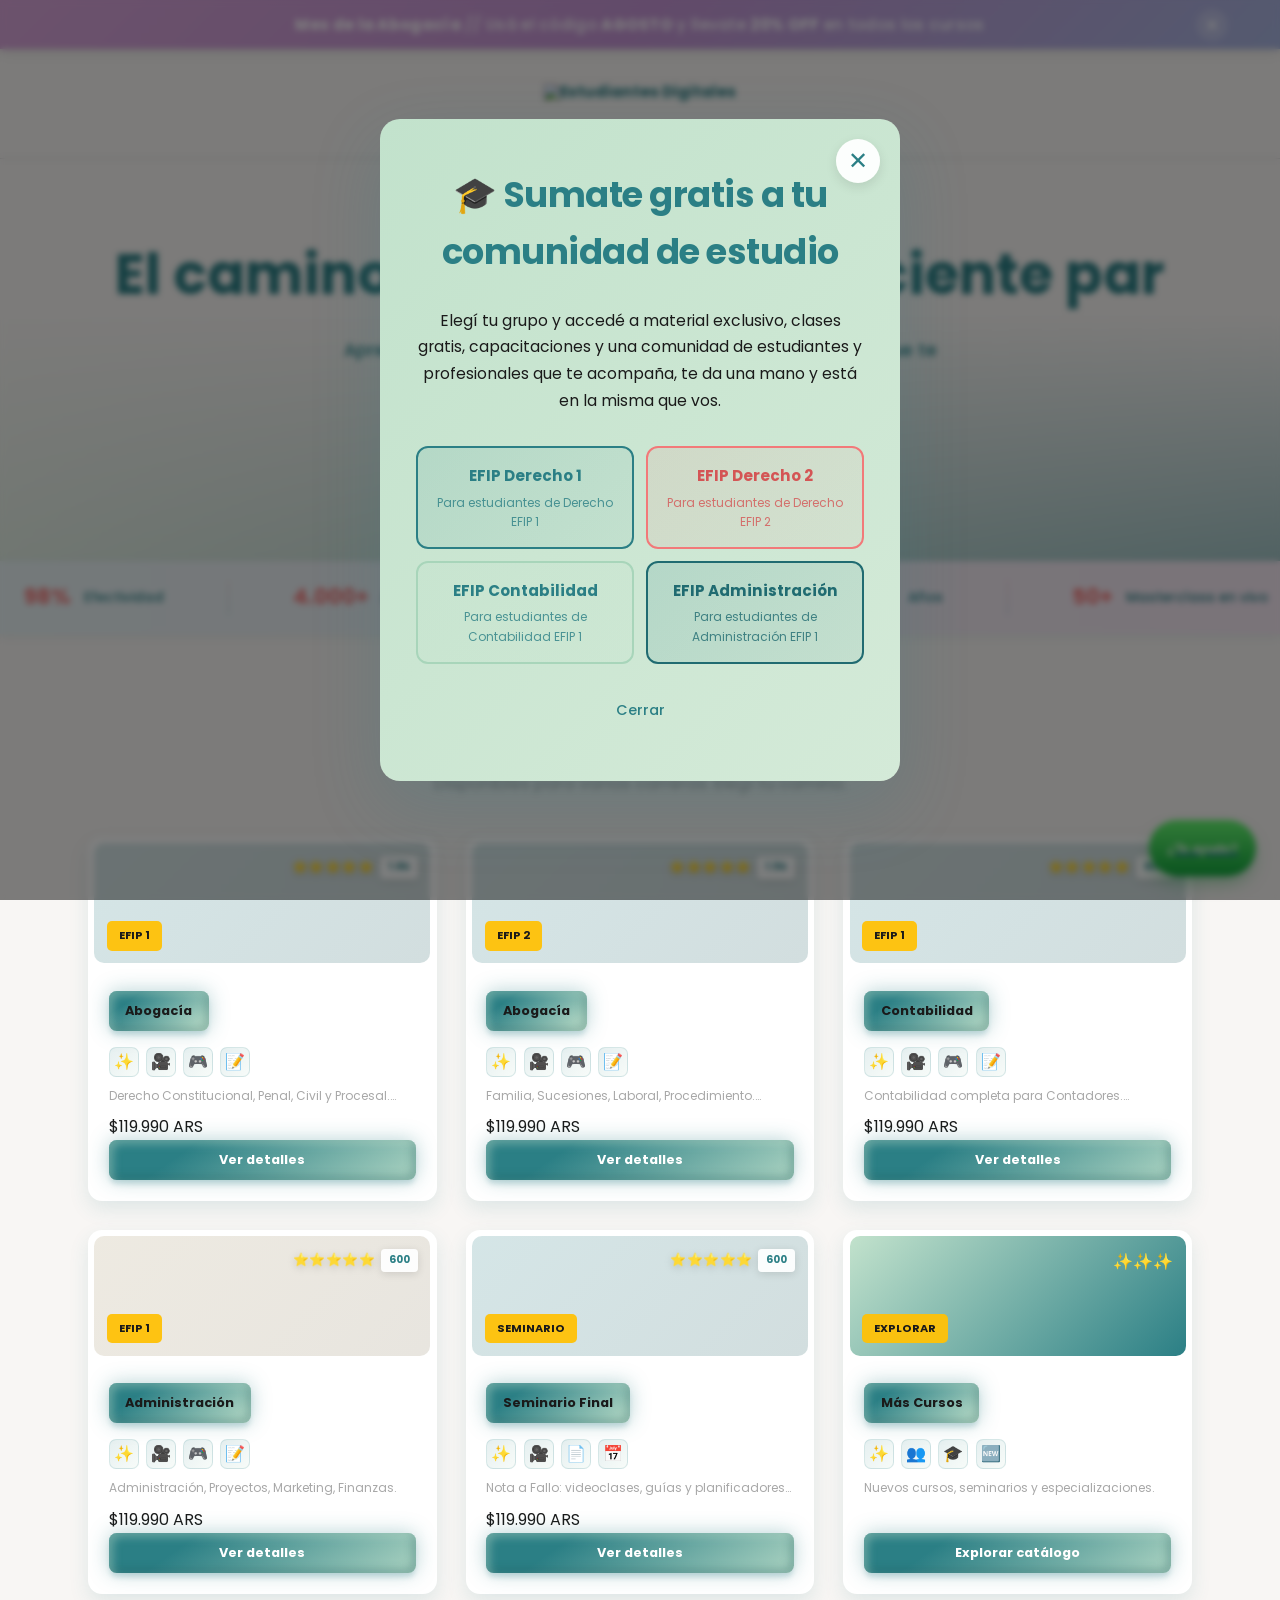
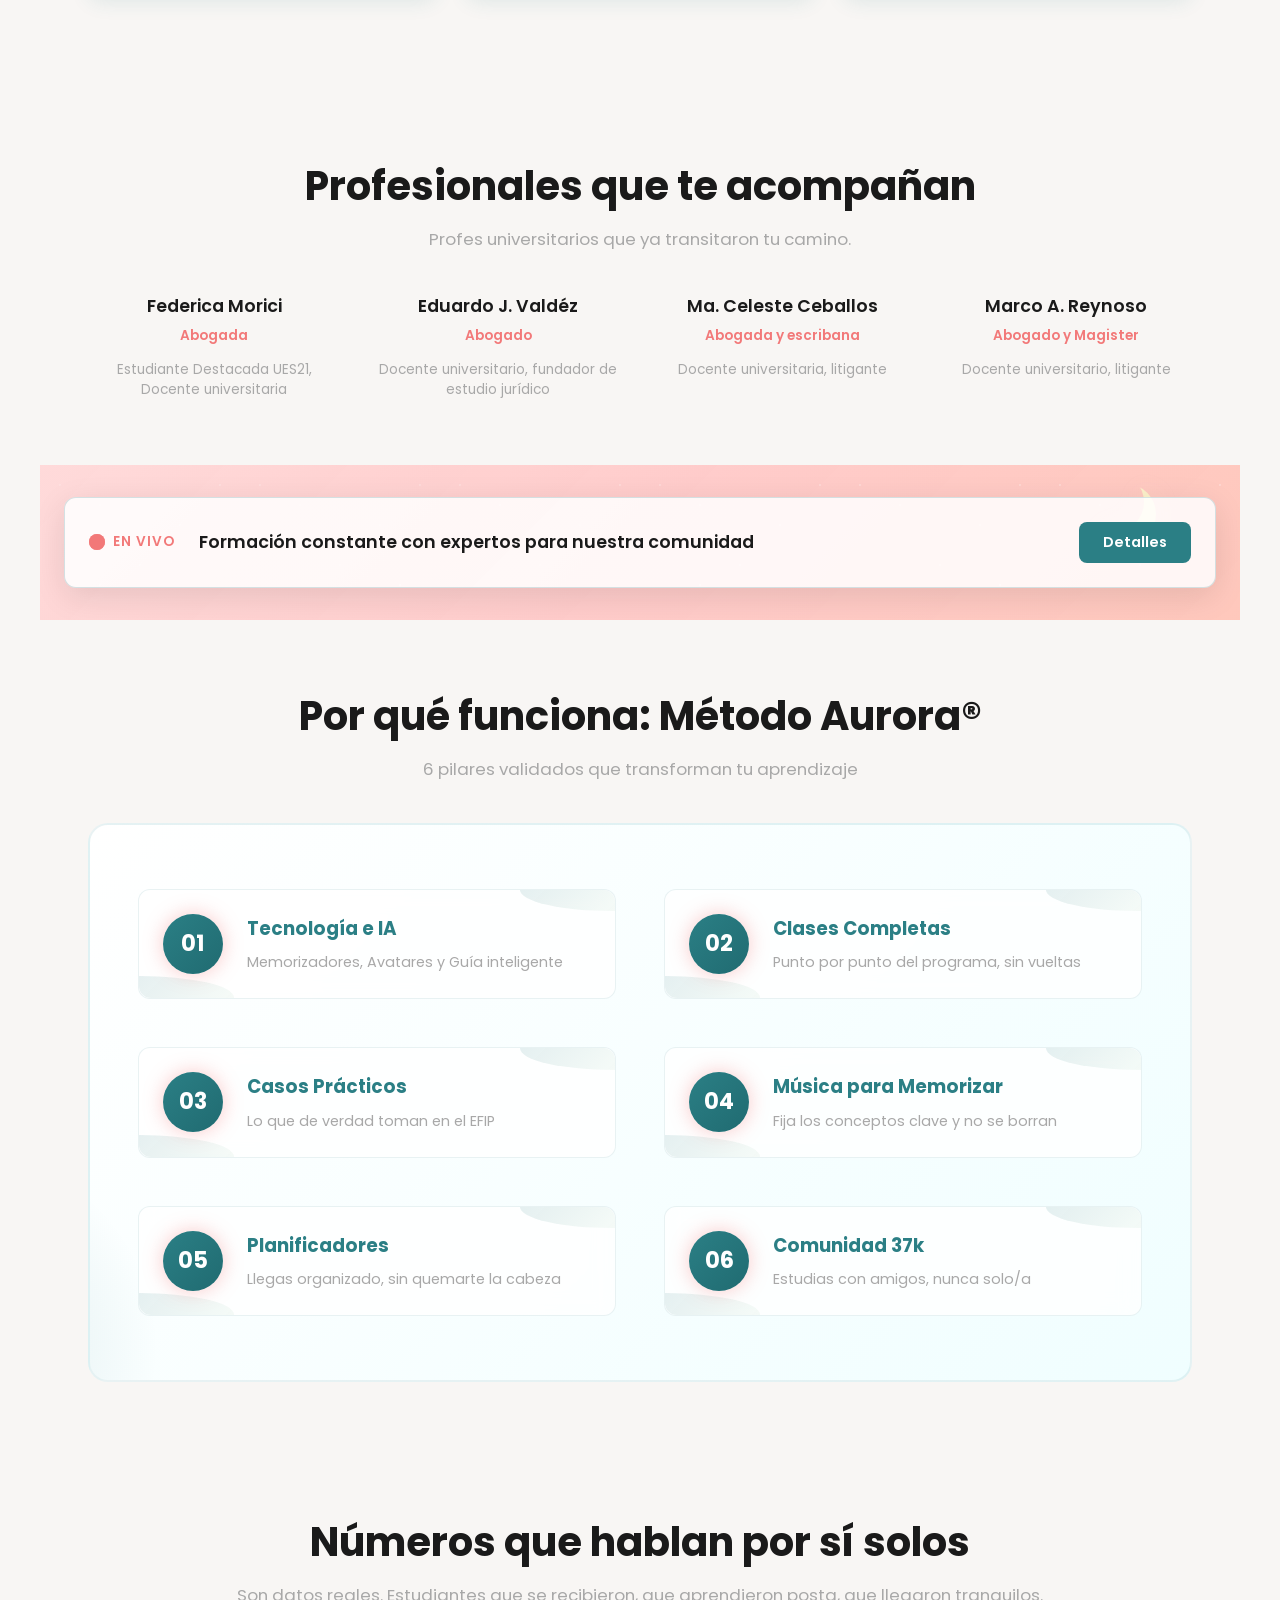
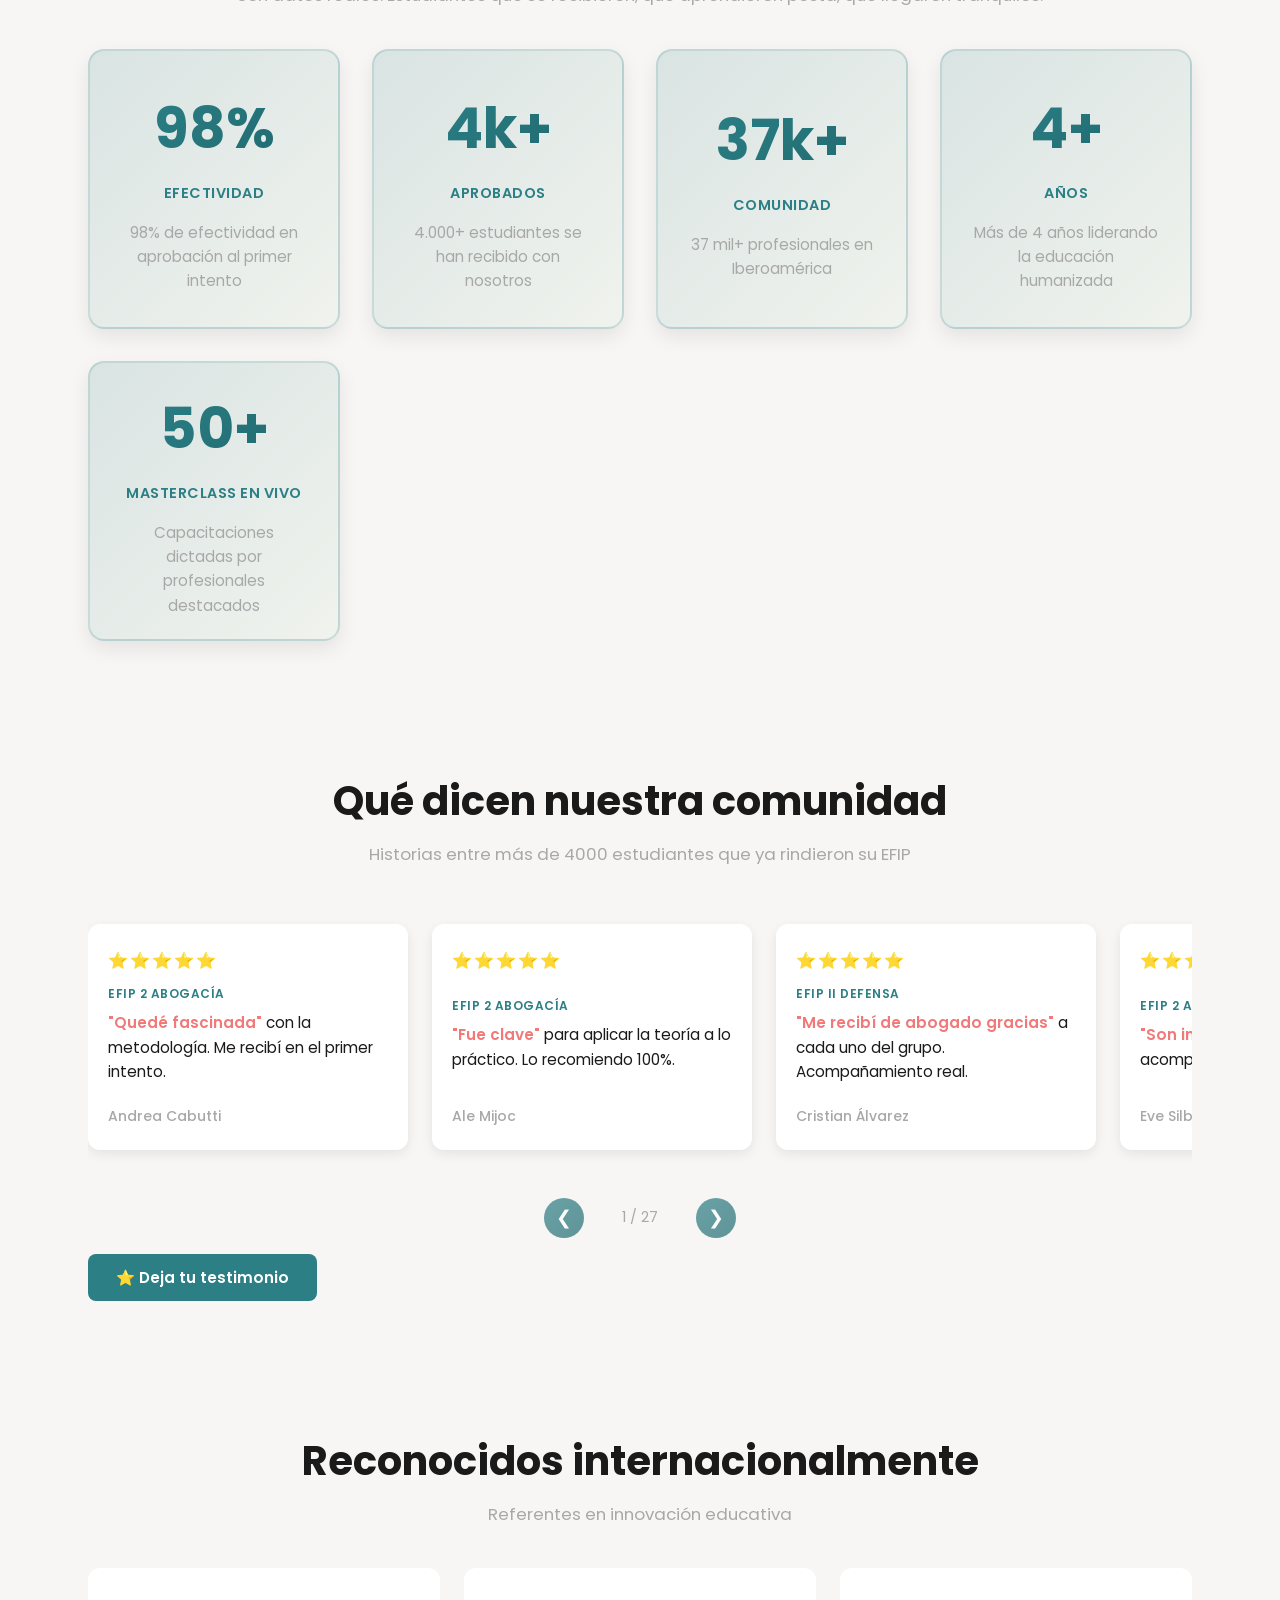
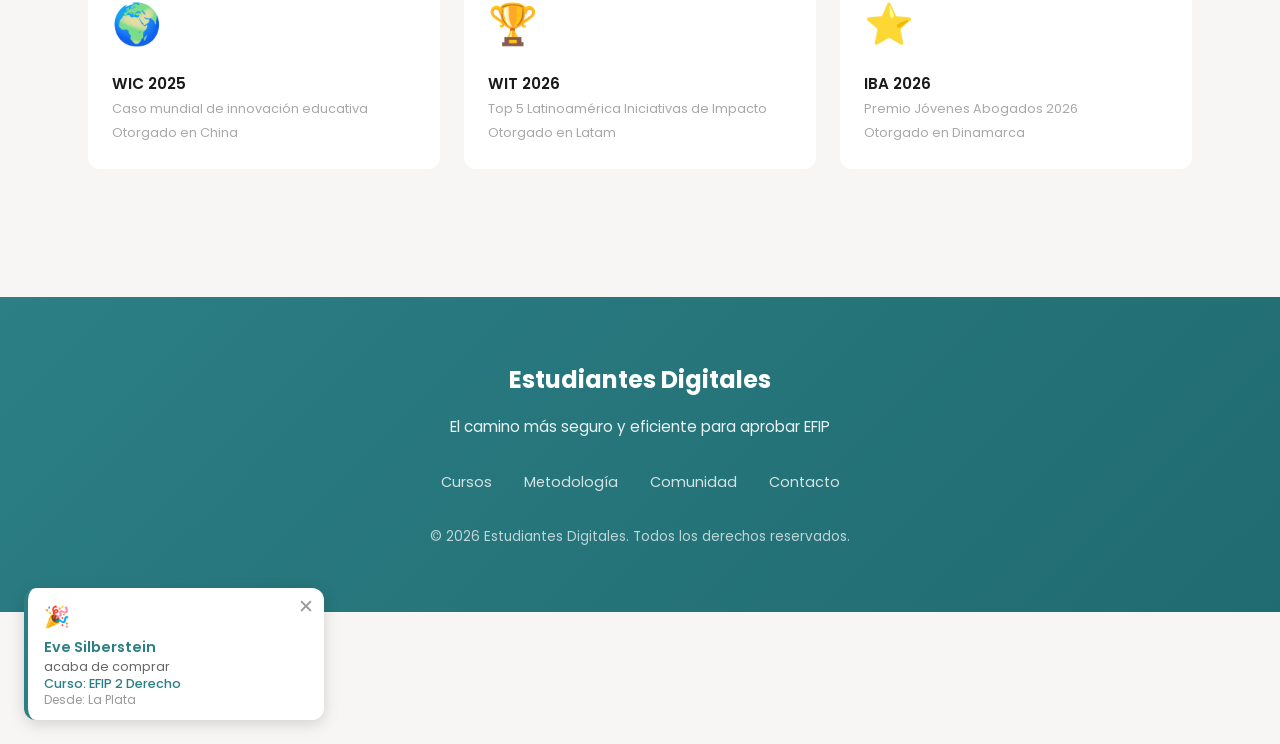
==== commit d3f2f616: "Add prices in ARS to all course cards - Added $119.990 ARS price to EFIP 1 Abogacía, EFIP 2 Abogacía" ====
--- a/landing.html
+++ b/landing.html
@@ -860,6 +860,14 @@
                 white-space: nowrap;
             }
 
+            /* PRECIO */
+            .course-price {
+                font-size: 0.95rem;
+                font-weight: 700;
+                color: var(--primary);
+                margin: 0.8rem 0 0.4rem 0;
+            }
+
             /* Botón */
             .course-content > a {
                 font-size: 0.85rem;
@@ -965,6 +973,13 @@
             /* Hide 4th emoji (Prácticos/📝) on mobile */
             .course-feature:nth-child(4) {
                 display: none;
+            }
+
+            .course-price {
+                font-size: 0.75rem;
+                font-weight: 700;
+                color: var(--primary);
+                margin: 0.4rem 0 0.2rem 0;
             }
         }
 
@@ -3210,6 +3225,7 @@
                         <div class="course-feature" title="Prácticos">📝</div>
                     </div>
                     <p>Derecho Constitucional, Penal, Civil y Procesal. Con profes expertos.</p>
+                    <div class="course-price">$119.990 ARS</div>
                     <a href="https://estudiantesdigitales.wisboo.com/product/EDefip1" target="_blank">Ver detalles</a>
                 </div>
             </div>
@@ -3236,6 +3252,7 @@
                         <div class="course-feature" title="Prácticos">📝</div>
                     </div>
                     <p>Familia, Sucesiones, Laboral, Procedimiento. Método Aurora®.</p>
+                    <div class="course-price">$119.990 ARS</div>
                     <a href="https://estudiantesdigitales.wisboo.com/product/EFIP2-ED" target="_blank">Ver detalles</a>
                 </div>
             </div>
@@ -3262,6 +3279,7 @@
                         <div class="course-feature" title="Prácticos">📝</div>
                     </div>
                     <p>Contabilidad completa para Contadores. Balance, Auditoría.</p>
+                    <div class="course-price">$119.990 ARS</div>
                     <a href="https://estudiantesdigitales.wisboo.com/product/efip1contador2026" target="_blank">Ver detalles</a>
                 </div>
             </div>
@@ -3288,6 +3306,7 @@
                         <div class="course-feature" title="Prácticos">📝</div>
                     </div>
                     <p>Administración, Proyectos, Marketing, Finanzas.</p>
+                    <div class="course-price">$119.990 ARS</div>
                     <a href="https://estudiantesdigitales.wisboo.com/product/efip1administracion" target="_blank">Ver detalles</a>
                 </div>
             </div>
@@ -3314,6 +3333,7 @@
                         <div class="course-feature" title="Planificadores">📅</div>
                     </div>
                     <p>Nota a Fallo: videoclases, guías y planificadores completos.</p>
+                    <div class="course-price">$119.990 ARS</div>
                     <a href="https://estudiantesdigitales.wisboo.com/product/cursoseminariofinal" target="_blank">Ver detalles</a>
                 </div>
             </div>
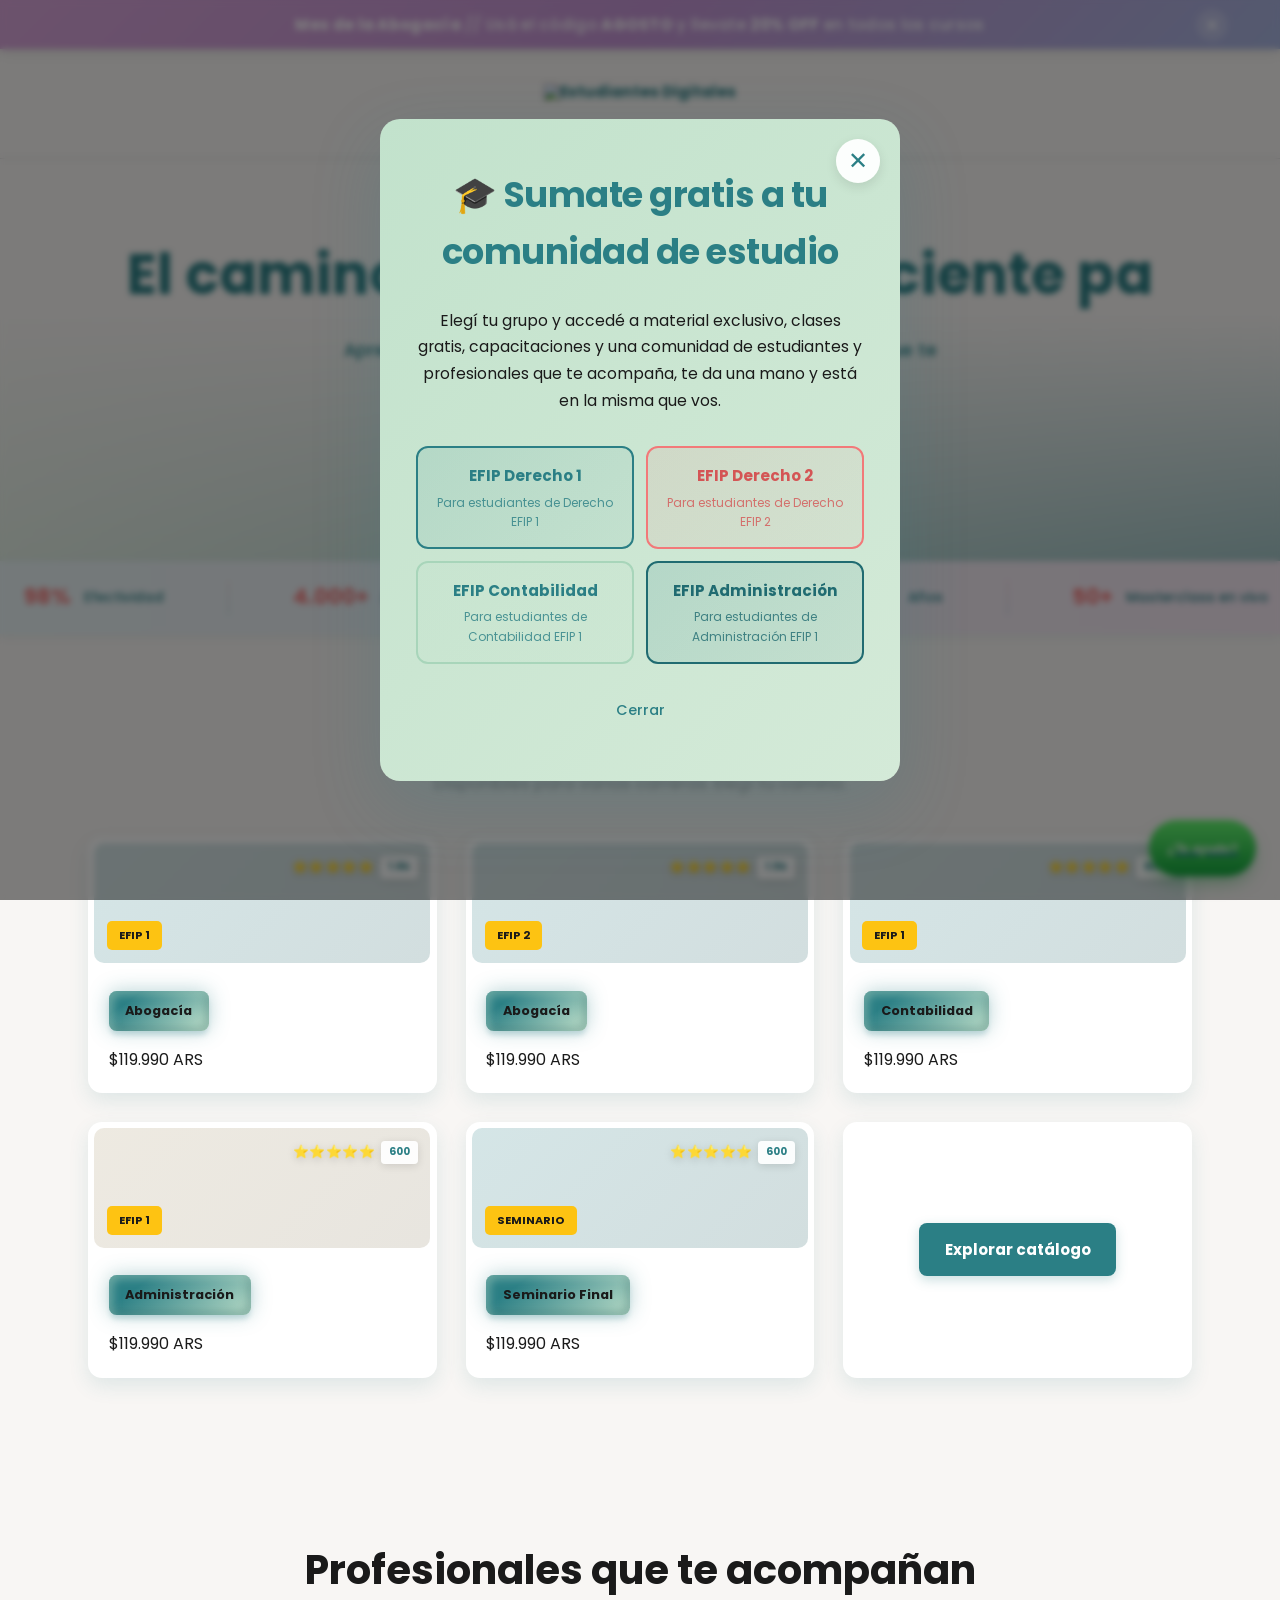
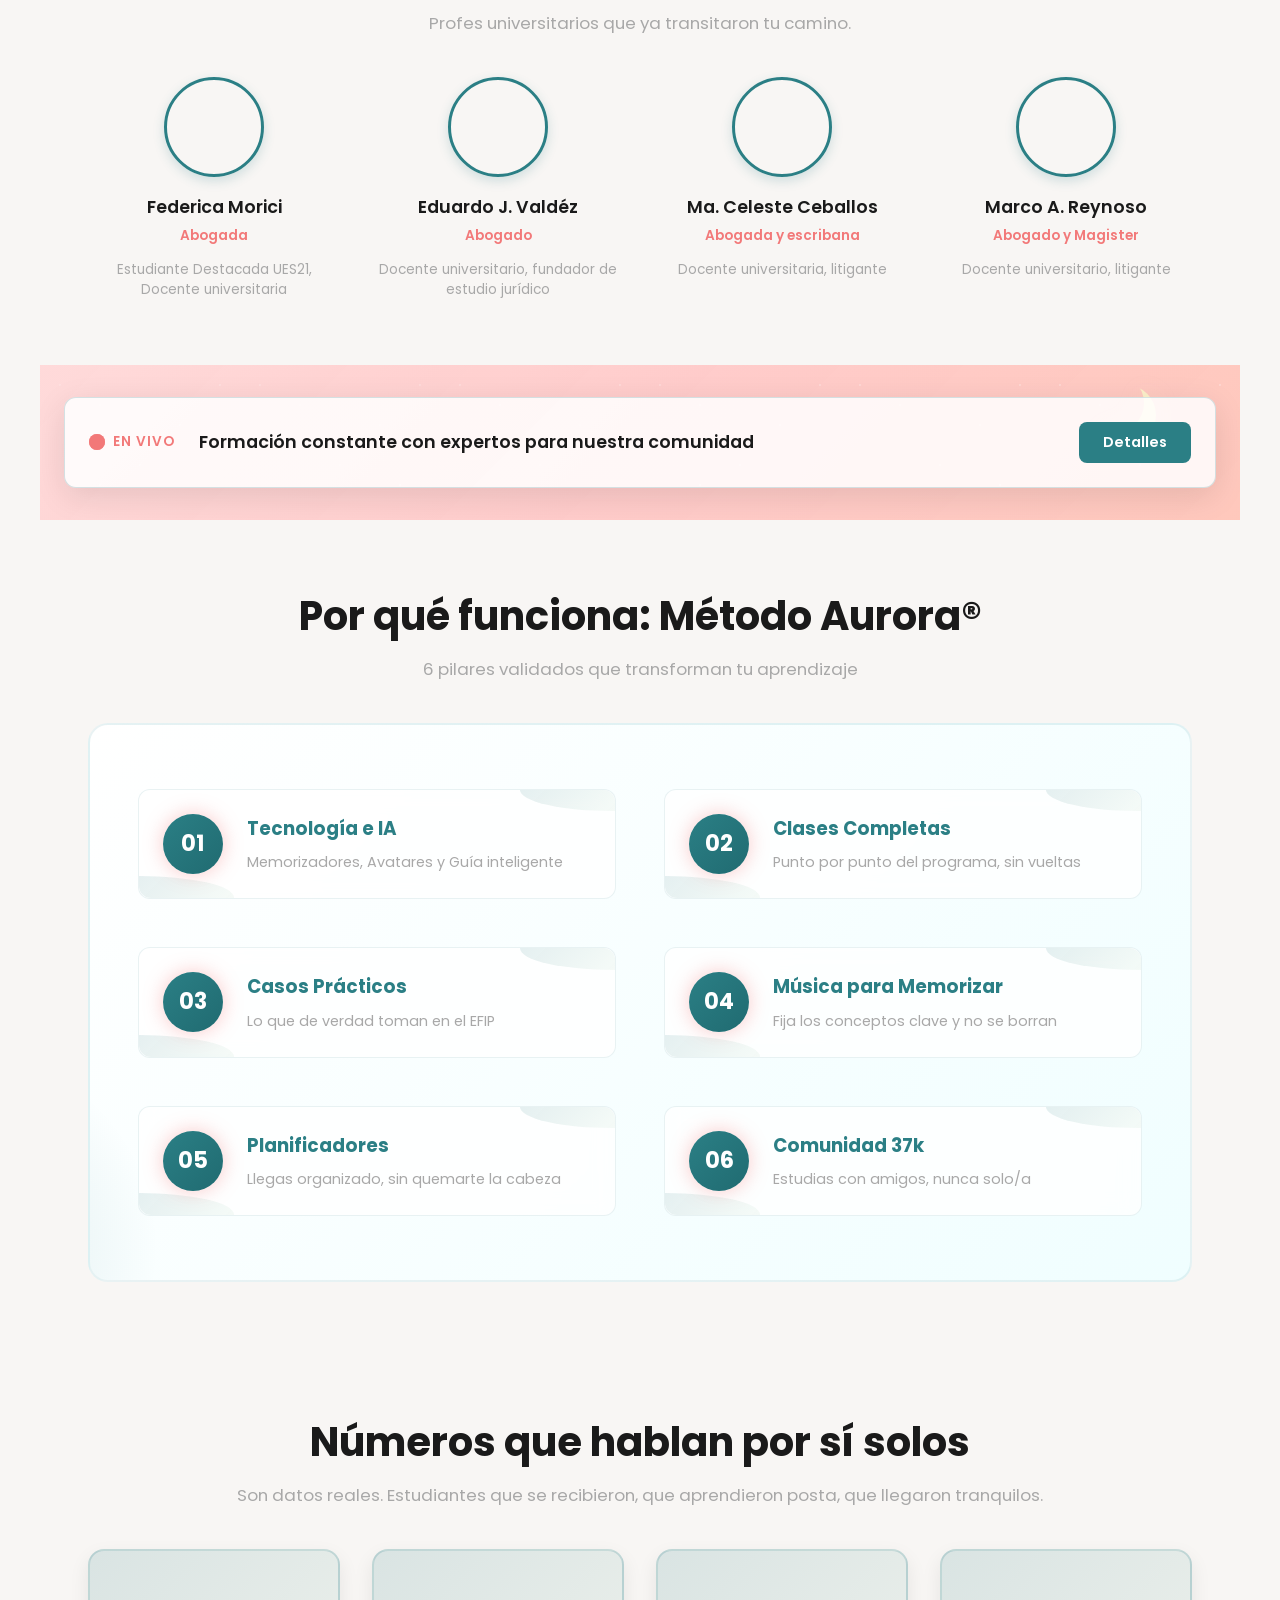
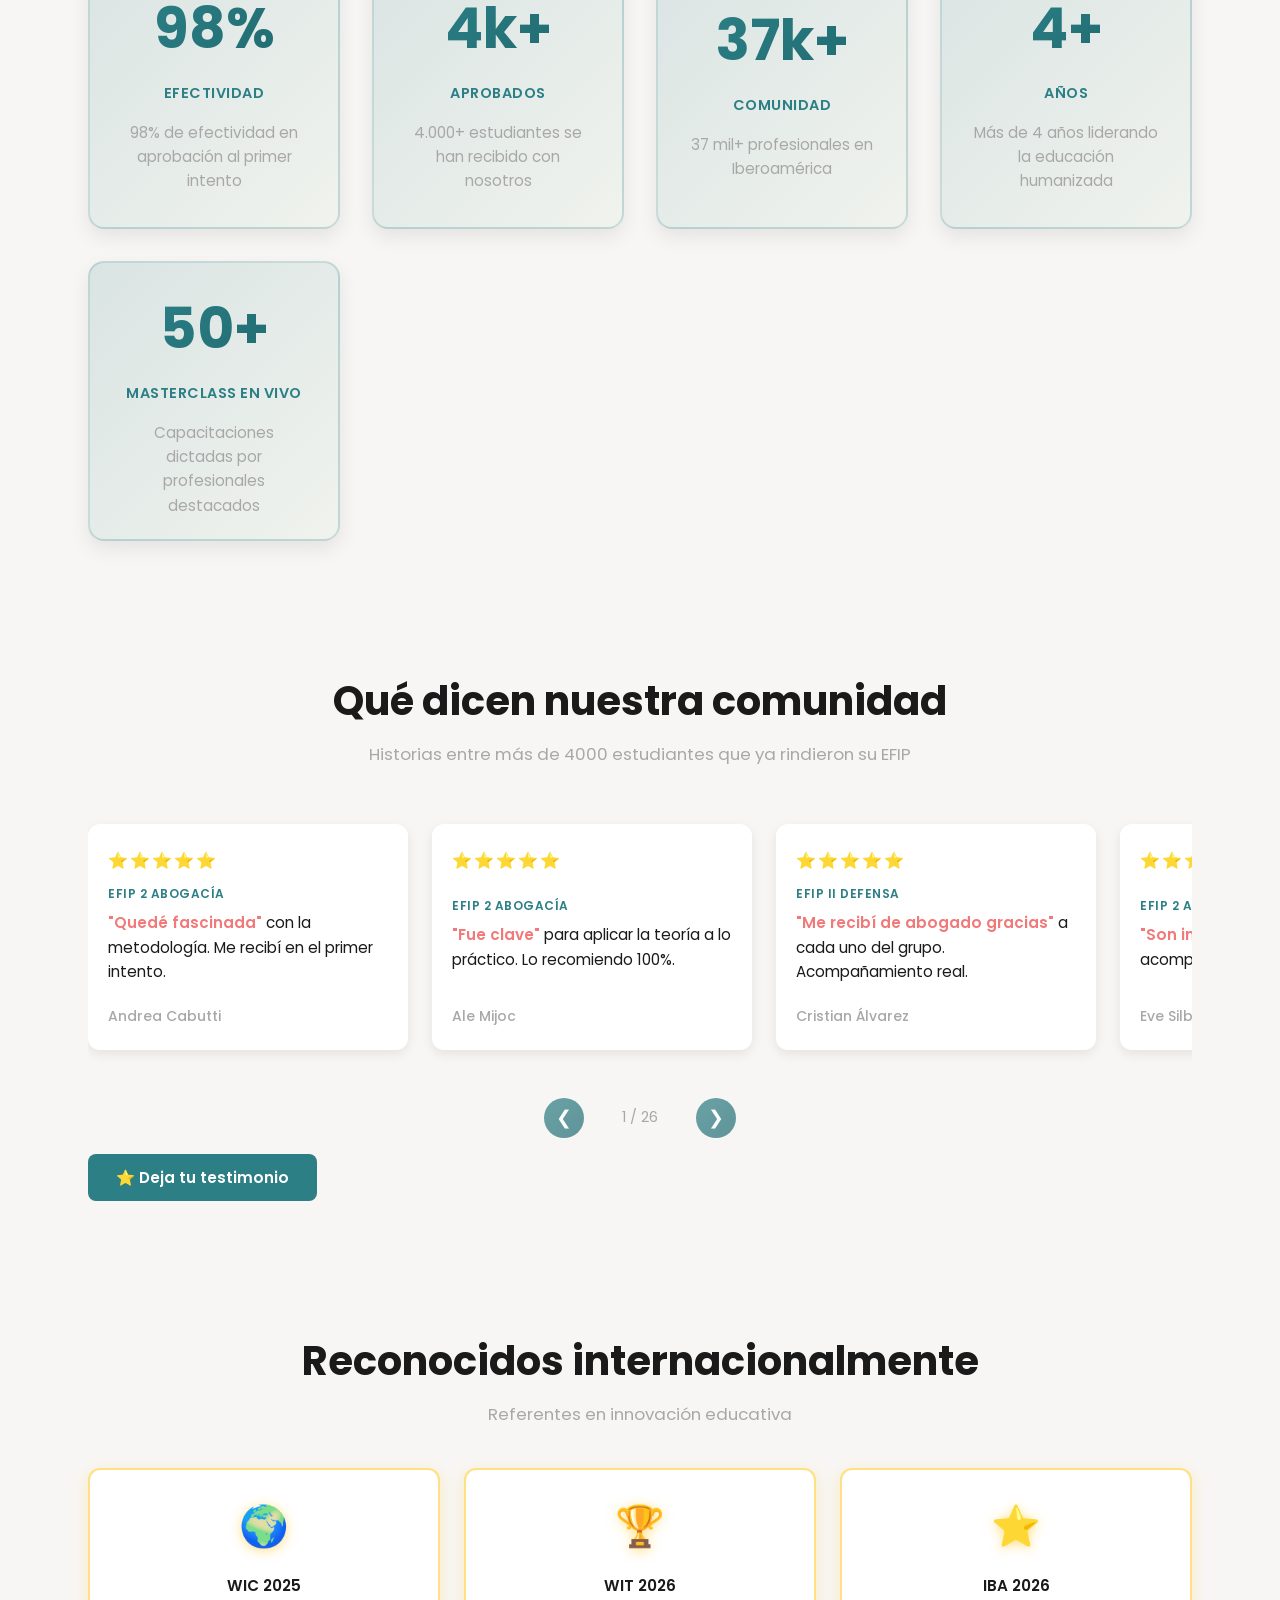
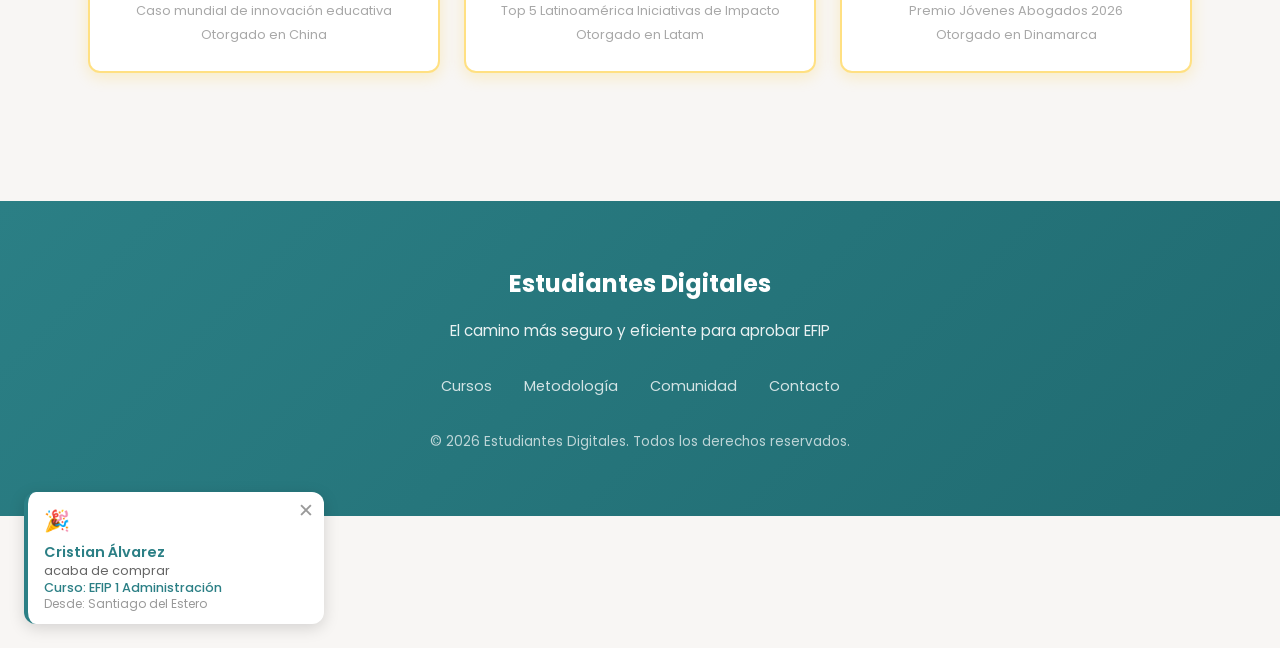
==== commit 09b23919: "Reestructuración del proyecto, modificamos tarjetas de "course-card" y "professor-card", tambien mej" ====
--- a/landing.html
+++ b/landing.html
@@ -1,5 +1,5 @@
 <!DOCTYPE html>
-<html lang="es">
+<html lang="es-AR">
 <head>
     <meta charset="UTF-8">
     <meta name="viewport" content="width=device-width, initial-scale=1.0">
@@ -24,3090 +24,10 @@
 
     <link href="https://fonts.googleapis.com/css2?family=Poppins:wght@300;400;500;600;700&display=swap" rel="stylesheet">
 
-    <style>
-        * {
-            margin: 0;
-            padding: 0;
-            box-sizing: border-box;
-        }
-
-        :root {
-            --primary: #2b7f85;
-            --secondary: #f27979;
-            --ground: #f8f6f4;
-            --text-dark: #1a1a1a;
-            --text-light: #f8f6f4;
-            --gray: #a8a8a8;
-            --gray-light: #d9d9d9;
-            --accent-green: #c2e2cc;
-            --white: #ffffff;
-        }
-
-        @media (prefers-color-scheme: dark) {
-            :root {
-                --ground: #121212;
-                --text-dark: #f8f6f4;
-                --gray: #888888;
-                --gray-light: #333333;
-            }
-        }
-
-        body {
-            font-family: 'Poppins', sans-serif;
-            background-color: var(--ground);
-            color: var(--text-dark);
-            line-height: 1.6;
-            transition: background-color 0.3s, color 0.3s;
-            padding-top: 60px;
-        }
-
-        /* PROMO BANNER */
-        .promo-banner {
-            position: fixed;
-            top: 0;
-            left: 0;
-            right: 0;
-            z-index: 9998;
-            background: linear-gradient(135deg, #d8a5d9 0%, #c495d4 50%, #a8b5e0 100%);
-            padding: 14px 20px;
-            box-shadow: 0 2px 12px rgba(0, 0, 0, 0.1);
-            animation: slideDown 0.4s ease-out;
-        }
-
-        @keyframes slideDown {
-            from {
-                opacity: 0;
-                transform: translateY(-100%);
-            }
-            to {
-                opacity: 1;
-                transform: translateY(0);
-            }
-        }
-
-        .promo-banner-content {
-            max-width: 1200px;
-            margin: 0 auto;
-            display: flex;
-            align-items: center;
-            justify-content: center;
-            gap: 12px;
-            text-align: center;
-            position: relative;
-            flex-wrap: wrap;
-        }
-
-        .promo-emoji {
-            font-size: 1.2rem;
-            line-height: 1;
-        }
-
-        .promo-text {
-            font-size: 0.95rem;
-            color: #ffffff;
-            font-weight: 500;
-            letter-spacing: 0.3px;
-            line-height: 1.4;
-        }
-
-        .promo-text strong {
-            font-weight: 700;
-            color: #ffffff;
-        }
-
-        .close-banner {
-            position: absolute;
-            right: 12px;
-            top: 50%;
-            transform: translateY(-50%);
-            background: rgba(255, 255, 255, 0.2);
-            border: none;
-            color: #ffffff;
-            font-size: 1.5rem;
-            width: 32px;
-            height: 32px;
-            border-radius: 50%;
-            cursor: pointer;
-            transition: all 0.2s ease;
-            display: flex;
-            align-items: center;
-            justify-content: center;
-            padding: 0;
-        }
-
-        .close-banner:hover {
-            background: rgba(255, 255, 255, 0.3);
-            transform: translateY(-50%) scale(1.1);
-        }
-
-        .close-banner:active {
-            transform: translateY(-50%) scale(0.95);
-        }
-
-        .promo-banner.hidden {
-            display: none;
-        }
-
-        @media (prefers-color-scheme: dark) {
-            .promo-banner {
-                background: linear-gradient(135deg, #8b5fa8 0%, #7a4fa0 50%, #6b6fb8 100%);
-            }
-        }
-
-        @media (max-width: 768px) {
-            body {
-                padding-top: 80px;
-            }
-
-            .promo-banner {
-                padding: 12px 16px;
-            }
-
-            .promo-banner-content {
-                gap: 8px;
-            }
-
-            .promo-text {
-                font-size: 0.85rem;
-            }
-
-            .promo-emoji {
-                font-size: 1rem;
-            }
-
-            .close-banner {
-                position: static;
-                transform: none;
-                margin-left: 8px;
-                width: 28px;
-                height: 28px;
-                font-size: 1.2rem;
-            }
-
-            .close-banner:hover {
-                transform: scale(1.1);
-            }
-
-            .close-banner:active {
-                transform: scale(0.95);
-            }
-        }
-
-        /* ANIMACIONES GLOBALES */
-        @keyframes fadeInUp {
-            from {
-                opacity: 0;
-                transform: translateY(30px);
-            }
-            to {
-                opacity: 1;
-                transform: translateY(0);
-            }
-        }
-
-        @keyframes typewriter {
-            from { width: 0; }
-            to { width: 100%; }
-        }
-
-        @keyframes blink {
-            0%, 49%, 100% { border-right-color: var(--secondary); }
-            50%, 99% { border-right-color: transparent; }
-        }
-
-        @keyframes pulseGlow {
-            0%, 100% { box-shadow: 0 0 0 0 rgba(242, 121, 121, 0.3); }
-            50% { box-shadow: 0 0 0 10px rgba(242, 121, 121, 0); }
-        }
-
-        @keyframes slideInLeft {
-            from {
-                opacity: 0;
-                transform: translateX(-30px);
-            }
-            to {
-                opacity: 1;
-                transform: translateX(0);
-            }
-        }
-
-        @keyframes slideInLeftFade {
-            from {
-                opacity: 0;
-                transform: translateX(-40px);
-            }
-            to {
-                opacity: 1;
-                transform: translateX(0);
-            }
-        }
-
-        @keyframes slideInRightFade {
-            from {
-                opacity: 0;
-                transform: translateX(40px);
-            }
-            to {
-                opacity: 1;
-                transform: translateX(0);
-            }
-        }
-
-        .fade-in-left {
-            animation: slideInLeftFade 0.6s ease-out forwards;
-            opacity: 0;
-        }
-
-        .fade-in-right {
-            animation: slideInRightFade 0.6s ease-out forwards;
-            opacity: 0;
-        }
-
-        @keyframes countUp {
-            from { opacity: 0; }
-            to { opacity: 1; }
-        }
-
-        @keyframes float {
-            0%, 100% { transform: translateY(0px); }
-            50% { transform: translateY(-10px); }
-        }
-
-        @keyframes glow-pulse {
-            0%, 100% {
-                box-shadow: 0 0 20px rgba(242, 121, 121, 0.6), 0 0 40px rgba(43, 127, 133, 0.3);
-            }
-            50% {
-                box-shadow: 0 0 30px rgba(242, 121, 121, 0.9), 0 0 60px rgba(43, 127, 133, 0.5);
-            }
-        }
-
-        /* HEADER */
-        header {
-            background: var(--ground);
-            padding: 0.8rem 1.5rem;
-            border-bottom: 1px solid var(--gray-light);
-            position: relative;
-            z-index: 100;
-            transition: all 0.3s;
-        }
-
-        .header-container {
-            max-width: 1200px;
-            margin: 0 auto;
-            display: flex;
-            justify-content: center;
-            align-items: center;
-        }
-
-        .logo {
-            font-family: 'Poppins', sans-serif;
-            font-weight: 700;
-            font-size: 0.95rem;
-            color: var(--primary);
-            display: flex;
-            align-items: center;
-            gap: 0.5rem;
-            line-height: 1;
-        }
-
-        .logo-icon {
-            width: 36px;
-            height: 36px;
-            display: flex;
-            align-items: center;
-            justify-content: center;
-            font-weight: 700;
-            font-size: 1.4rem;
-            color: var(--white);
-            background: var(--primary);
-            border-radius: 5px;
-        }
-
-        .logo-text {
-            display: flex;
-            flex-direction: column;
-            gap: -2px;
-        }
-
-        .logo-text-main {
-            font-size: 0.9rem;
-            letter-spacing: 0.5px;
-        }
-
-        .logo-text-sub {
-            font-size: 0.7rem;
-            opacity: 0.8;
-        }
-
-        .nav-mobile {
-            font-size: 0.9rem;
-            color: var(--text-dark);
-            opacity: 0.7;
-        }
-
-        @media (min-width: 768px) {
-            header {
-                padding: 1.5rem 3rem;
-            }
-            .nav-mobile {
-                display: none;
-            }
-        }
-
-        /* HERO SECTION */
-        .hero {
-            max-width: 100%;
-            margin: 0 auto;
-            padding: 3rem 1.5rem;
-            text-align: center;
-            position: relative;
-            background: linear-gradient(
-                to bottom,
-                #f8f6f4 0%,
-                #f8f6f4 35%,
-                rgba(255, 255, 255, 0) 100%
-              ),
-              linear-gradient(to right, #c2e2cc, #2b7f85);
-            background-size: cover;
-            background-position: center right;
-            background-attachment: fixed;
-            overflow: hidden;
-        }
-
-        .hero::before {
-            content: "";
-            position: absolute;
-            inset: 0;
-            background-image: linear-gradient(90deg, rgba(255,255,255, 0.2) 1px, transparent 1px);
-            background-size: 50px 100%;
-            pointer-events: none;
-            mask-image: linear-gradient(
-              to bottom,
-              rgba(0, 0, 0, 1) 0%,
-              rgba(0, 0, 0, 0) 70%
-            );
-            -webkit-mask-image: linear-gradient(
-              to bottom,
-              rgba(0, 0, 0, 1) 0%,
-              rgba(0, 0, 0, 0) 70%
-            );
-            z-index: 1;
-        }
-
-        @media (prefers-color-scheme: dark) {
-            .hero {
-                background: linear-gradient(
-                    to bottom,
-                    #1a1a1a 0%,
-                    #1a1a1a 35%,
-                    rgba(0, 0, 0, 0) 100%
-                  ),
-                  linear-gradient(to right, rgba(194, 226, 204, 0.3), rgba(43, 127, 133, 0.3));
-            }
-
-            .hero::before {
-                background-image: linear-gradient(90deg, rgba(255,255,255, 0.08) 1px, transparent 1px);
-            }
-        }
-
-        @media (max-width: 768px) {
-            .hero {
-                background-attachment: scroll;
-            }
-        }
-
-        .hero h1 {
-            font-size: clamp(1.8rem, 6vw, 3.5rem);
-            font-weight: 700;
-            line-height: 1.3;
-            margin-bottom: 1.5rem;
-            color: #2b7f85;
-            position: relative;
-            z-index: 2;
-            text-shadow: 0 2px 8px rgba(255, 255, 255, 0.3);
-        }
-
-        .typewriter-text {
-            border-right: none;
-            overflow: visible;
-            display: inline-block;
-            animation: none;
-            white-space: normal;
-            word-wrap: break-word;
-            max-width: 100%;
-        }
-
-        .hero p {
-            font-size: clamp(0.95rem, 2vw, 1.1rem);
-            color: #2b7f85;
-            line-height: 1.7;
-            max-width: 600px;
-            margin: 0 auto 2rem;
-            animation: fadeInUp 0.8s ease-out 0.5s backwards;
-            position: relative;
-            z-index: 2;
-            font-weight: 500;
-        }
-
-        .cta-hero {
-            display: inline-block;
-            background: var(--primary);
-            color: var(--white);
-            padding: 0.9rem 1.8rem;
-            border-radius: 8px;
-            text-decoration: none;
-            font-weight: 600;
-            font-size: 0.95rem;
-            transition: all 0.3s;
-            animation: fadeInUp 0.8s ease-out 0.7s backwards;
-            position: relative;
-            z-index: 2;
-        }
-
-        .cta-hero:hover {
-            background: #206b71;
-            transform: translateY(-2px);
-            box-shadow: 0 8px 20px rgba(43, 127, 133, 0.3);
-        }
-
-        @media (min-width: 768px) {
-            .hero {
-                padding: 5rem 3rem;
-            }
-        }
-
-        /* RECORDS BANNER / MARQUEE */
-        .records-banner {
-            background: linear-gradient(90deg, #e8f3f5 0%, #f5e8f3 100%);
-            padding: 1.2rem 0;
-            overflow: hidden;
-            position: relative;
-            box-shadow: 0 2px 8px rgba(43, 127, 133, 0.1);
-        }
-
-        @media (prefers-color-scheme: dark) {
-            .records-banner {
-                background: linear-gradient(90deg, #1a3a3f 0%, #3a2a3a 100%);
-            }
-        }
-
-        .records-banner-content {
-            display: flex;
-            animation: slide-infinite 35s linear infinite;
-            gap: 4rem;
-            padding: 0 1.5rem;
-            width: fit-content;
-        }
-
-        @keyframes slide-infinite {
-            0% {
-                transform: translateX(0);
-            }
-            100% {
-                transform: translateX(-50%);
-            }
-        }
-
-        .record-item {
-            display: flex;
-            align-items: center;
-            gap: 0.8rem;
-            white-space: nowrap;
-            min-width: fit-content;
-            font-size: clamp(0.9rem, 2vw, 1.05rem);
-            font-weight: 600;
-        }
-
-        .record-number {
-            font-size: clamp(1.2rem, 2.5vw, 1.35rem);
-            font-weight: 700;
-            color: var(--secondary);
-            display: flex;
-            align-items: baseline;
-            gap: 0.3rem;
-        }
-
-        .record-label {
-            font-size: 0.85rem;
-            color: var(--primary);
-            font-weight: 500;
-        }
-
-        .record-divider {
-            width: 1px;
-            height: 35px;
-            background: linear-gradient(180deg, rgba(242, 121, 121, 0.3), rgba(43, 127, 133, 0.3));
-        }
-
-        /* SECCIÓN CURSOS */
-        .section {
-            max-width: 1200px;
-            margin: 0 auto;
-            padding: 3.5rem 1.5rem;
-        }
-
-        .section-title {
-            font-size: clamp(1.8rem, 5vw, 2.5rem);
-            font-weight: 700;
-            text-align: center;
-            margin-bottom: 0.5rem;
-            color: var(--text-dark);
-            animation: fadeInUp 0.8s ease-out;
-        }
-
-        .section-subtitle {
-            text-align: center;
-            color: var(--gray);
-            font-size: clamp(0.95rem, 2vw, 1.05rem);
-            margin-bottom: 2.5rem;
-            animation: fadeInUp 0.8s ease-out 0.2s backwards;
-        }
-
-        /* GRID DE CURSOS */
-        /* CURSOS GRID COMPACTO */
-        .courses-grid {
-            display: grid;
-            grid-template-columns: repeat(2, 1fr);
-            gap: 1rem;
-            margin-bottom: 2rem;
-        }
-
-        @media (max-width: 480px) {
-            .courses-grid {
-                grid-template-columns: 1fr;
-                gap: 0.9rem;
-            }
-        }
-
-        @media (min-width: 640px) {
-            .courses-grid {
-                grid-template-columns: repeat(2, 1fr);
-                gap: 1.2rem;
-            }
-        }
-
-        @media (min-width: 768px) {
-            .courses-grid {
-                grid-template-columns: repeat(2, 1fr);
-                gap: 1.5rem;
-            }
-        }
-
-        @media (min-width: 1024px) {
-            .courses-grid {
-                grid-template-columns: repeat(3, 1fr);
-                gap: 1.8rem;
-            }
-        }
-
-        @media (min-width: 1440px) {
-            .courses-grid {
-                grid-template-columns: repeat(4, 1fr);
-                gap: 2rem;
-            }
-        }
-
-        /* COURSE CARD COMPACTO - Inspirado en Uiverse */
-        .course-card {
-            position: relative;
-            background: var(--white);
-            border-radius: 14px;
-            padding: 0.4rem;
-            box-shadow: 0 8px 20px rgba(43, 127, 133, 0.12);
-            transition: all 0.4s cubic-bezier(0.34, 1.56, 0.64, 1);
-            cursor: pointer;
-            animation: fadeInUp 0.8s ease-out forwards;
-            opacity: 0;
-            display: flex;
-            flex-direction: column;
-            overflow: hidden;
-            height: 100%;
-        }
-
-        .course-card:hover {
-            transform: translateY(-6px);
-            box-shadow: 0 16px 40px rgba(43, 127, 133, 0.2);
-            border-color: var(--secondary);
-        }
-
-        @media (prefers-color-scheme: dark) {
-            .course-card {
-                background: #1a1a1a;
-            }
-        }
-
-        /* COURSE IMAGE CONTAINER */
-        .course-visual {
-            position: relative;
-            width: 100%;
-            height: 120px;
-            border-radius: 10px;
-            margin-bottom: 0.8rem;
-            overflow: hidden;
-            background-size: cover;
-            background-position: center;
-            display: flex;
-            align-items: flex-end;
-            justify-content: space-between;
-            padding: 0.8rem;
-            cursor: pointer;
-            transition: transform 0.3s ease, box-shadow 0.3s ease;
-        }
-
-        a .course-visual {
-            text-decoration: none;
-        }
-
-        a:hover .course-visual {
-            transform: scale(1.02);
-            box-shadow: 0 4px 12px rgba(43, 127, 133, 0.2);
-        }
-
-        .course-visual.efip-abogacia-1 {
-            background: linear-gradient(135deg, rgba(43, 127, 133, 0.2), rgba(31, 90, 94, 0.2)), url('https://raw.githubusercontent.com/egallardo-max/estudiantes-digitales-landing/main/assets/images/cursos/efip-derecho-1.png');
-            background-size: cover;
-            background-position: center;
-        }
-
-        .course-visual.efip-abogacia-2 {
-            background: linear-gradient(135deg, rgba(43, 127, 133, 0.2), rgba(31, 90, 94, 0.2)), url('https://raw.githubusercontent.com/egallardo-max/estudiantes-digitales-landing/main/assets/images/cursos/efip-derecho-2.png');
-            background-size: cover;
-            background-position: center;
-        }
-
-        .course-visual.efip-contador {
-            background: linear-gradient(135deg, rgba(43, 127, 133, 0.2), rgba(31, 90, 94, 0.2)), url('https://raw.githubusercontent.com/egallardo-max/estudiantes-digitales-landing/main/assets/images/cursos/efip-contabilidad.png');
-            background-size: cover;
-            background-position: center;
-        }
-
-        .course-visual.efip-admin {
-            background: linear-gradient(135deg, rgba(168, 149, 106, 0.2), rgba(139, 125, 95, 0.2)), url('https://raw.githubusercontent.com/egallardo-max/estudiantes-digitales-landing/main/assets/images/cursos/efip-administracion.png');
-            background-size: cover;
-            background-position: center;
-        }
-
-        .course-visual.efip-seminario {
-            background: linear-gradient(135deg, rgba(43, 127, 133, 0.2), rgba(31, 90, 94, 0.2)), url('https://raw.githubusercontent.com/egallardo-max/estudiantes-digitales-landing/main/assets/images/cursos/seminario-final.png');
-            background-size: cover;
-            background-position: center;
-        }
-
-        .course-visual.mas-cursos {
-            background: linear-gradient(135deg, #c2e2cc 0%, #2b7f85 100%);
-        }
-
-        /* BADGE Y STARS */
-        .course-badge {
-            background: rgba(255, 193, 7, 0.95);
-            color: #1a1a1a;
-            padding: 0.35rem 0.75rem;
-            border-radius: 5px;
-            font-weight: 700;
-            font-size: 0.7rem;
-            backdrop-filter: blur(8px);
-            white-space: nowrap;
-        }
-
-        .course-stars {
-            position: absolute;
-            top: 0.8rem;
-            right: 0.8rem;
-            display: flex;
-            align-items: center;
-            gap: 0.35rem;
-            z-index: 3;
-        }
-
-        .stars-rating {
-            font-size: 0.8rem;
-            letter-spacing: 0.5px;
-            filter: drop-shadow(0 2px 4px rgba(0, 0, 0, 0.15));
-            white-space: nowrap;
-        }
-
-        .students-count {
-            background: rgba(255, 255, 255, 0.92);
-            color: #2b7f85;
-            padding: 0.2rem 0.5rem;
-            border-radius: 4px;
-            font-weight: 650;
-            font-size: 0.65rem;
-            white-space: nowrap;
-            box-shadow: 0 2px 8px rgba(0, 0, 0, 0.12);
-        }
-
-        /* MOBILE PRODUCT CARD REDESIGN */
-        @media (max-width: 768px) {
-            .course-card {
-                display: grid !important;
-                grid-template-columns: 38% 1fr !important;
-                gap: 0 !important;
-                padding: 0 !important;
-                min-height: 140px;
-                border-radius: 16px !important;
-                overflow: hidden;
-                box-shadow: 0 2px 8px rgba(0, 0, 0, 0.08) !important;
-                background: var(--white);
-                align-items: stretch;
-                margin-bottom: 1rem;
-            }
-
-            .course-card > a {
-                display: flex;
-                grid-column: 1;
-                grid-row: 1 / -1;
-                padding: 0;
-                margin: 0;
-            }
-
-            .course-visual {
-                width: 100% !important;
-                height: 100% !important;
-                margin: 0 !important;
-                border-radius: 16px 0 0 16px !important;
-                background-size: cover;
-                background-position: center;
-                padding: 0 !important;
-            }
-
-            .course-content {
-                grid-column: 2;
-                grid-row: 1 / -1;
-                padding: 16px !important;
-                display: flex !important;
-                flex-direction: column;
-                justify-content: space-between;
-                background: var(--white);
-            }
-
-            /* Título */
-            .course-content-header {
-                margin-bottom: 0.6rem;
-            }
-
-            .course-content h3 {
-                font-size: 1.05rem;
-                font-weight: 700;
-                margin: 0;
-                padding: 0;
-                line-height: 1.3;
-                color: var(--text-dark);
-                display: -webkit-box;
-                -webkit-line-clamp: 2;
-                -webkit-box-orient: vertical;
-                overflow: hidden;
-            }
-
-            .course-content h3 a {
-                color: var(--text-dark);
-                text-decoration: none;
-            }
-
-            .course-content h3 a:hover {
-                color: var(--primary);
-            }
-
-            /* Ratings */
-            .course-stars {
-                position: static !important;
-                top: auto !important;
-                right: auto !important;
-                display: flex !important;
-                align-items: center;
-                gap: 0.5rem;
-                margin-bottom: 0.6rem;
-            }
-
-            .stars-rating {
-                font-size: 0.75rem;
-                white-space: nowrap;
-            }
-
-            .students-count {
-                font-size: 0.8rem;
-                background: transparent !important;
-                padding: 0 !important;
-                color: var(--gray);
-                font-weight: 500;
-            }
-
-            /* Descripción */
-            .course-content > p {
-                font-size: 0.8rem;
-                margin: 0;
-                color: var(--gray);
-                line-height: 1.4;
-                display: -webkit-box;
-                -webkit-line-clamp: 2;
-                -webkit-box-orient: vertical;
-                overflow: hidden;
-                margin-bottom: 0.6rem;
-            }
-
-            /* Características/Emojis */
-            .course-features {
-                display: flex;
-                gap: 0.5rem;
-                margin-bottom: 0.8rem;
-                font-size: 1rem;
-                padding: 0;
-            }
-
-            .course-feature {
-                font-size: 0.95rem;
-                white-space: nowrap;
-            }
-
-            /* PRECIO */
-            .course-price {
-                font-size: 0.95rem;
-                font-weight: 700;
-                color: var(--primary);
-                margin: 0.8rem 0 0.4rem 0;
-            }
-
-            /* Botón */
-            .course-content > a {
-                font-size: 0.85rem;
-                padding: 0.5rem 1rem;
-                width: fit-content;
-                background: var(--primary);
-                color: white;
-                text-decoration: none;
-                border-radius: 8px;
-                font-weight: 600;
-                transition: all 0.2s;
-                border: none;
-            }
-
-            .course-content > a:hover {
-                background: #206b71;
-                transform: translateY(-2px);
-            }
-        }
-
-        /* COURSE CONTENT */
-        .course-content {
-            padding: 0.9rem;
-            flex-grow: 1;
-            display: flex;
-            flex-direction: column;
-            position: relative;
-            z-index: 1;
-        }
-
-        /* COURSE TITLE + BADGE */
-        .course-content h3 {
-            font-size: 1.15rem;
-            font-weight: 750;
-            color: var(--text-dark);
-            margin-bottom: 0.3rem;
-            line-height: 1.1;
-        }
-
-        .course-content h3 a {
-            color: inherit;
-            text-decoration: none;
-            cursor: pointer;
-            transition: color 0.3s ease;
-        }
-
-        .course-content h3 a:hover {
-            color: var(--primary);
-        }
-
-        .course-content-header {
-            display: flex;
-            align-items: center;
-            gap: 0.6rem;
-            margin-bottom: 0.7rem;
-        }
-
-        /* COURSE FEATURES ICONS */
-        .course-features {
-            display: flex;
-            gap: 0.45rem;
-            margin-bottom: 0.7rem;
-            flex-wrap: wrap;
-            justify-content: flex-start;
-        }
-
-        .course-feature {
-            display: inline-flex;
-            align-items: center;
-            justify-content: center;
-            width: 30px;
-            height: 30px;
-            background: linear-gradient(135deg, rgba(43, 127, 133, 0.12), rgba(194, 226, 204, 0.12));
-            border-radius: 7px;
-            font-size: 1rem;
-            cursor: help;
-            transition: all 0.25s cubic-bezier(0.34, 1.56, 0.64, 1);
-            border: 1px solid rgba(43, 127, 133, 0.15);
-        }
-
-        .course-feature:hover {
-            background: linear-gradient(135deg, rgba(43, 127, 133, 0.2), rgba(194, 226, 204, 0.2));
-            transform: translateY(-3px);
-            border-color: rgba(43, 127, 133, 0.3);
-            box-shadow: 0 4px 12px rgba(43, 127, 133, 0.15);
-        }
-
-        @media (max-width: 480px) {
-            .course-features {
-                gap: 0.1rem;
-            }
-
-            .course-feature {
-                width: 10px;
-                height: 10px;
-                font-size: 0.35rem;
-                padding: 0;
-                border: none;
-                background: none !important;
-                display: inline-block;
-            }
-
-            /* Hide 4th emoji (Prácticos/📝) on mobile */
-            .course-feature:nth-child(4) {
-                display: none;
-            }
-
-            .course-price {
-                font-size: 0.75rem;
-                font-weight: 700;
-                color: var(--primary);
-                margin: 0.4rem 0 0.2rem 0;
-            }
-        }
-
-        /* COURSE DESCRIPTION */
-        .course-content p {
-            font-size: 0.75rem;
-            color: var(--gray);
-            line-height: 1.3;
-            margin-bottom: 0.7rem;
-            flex-grow: 1;
-            display: -webkit-box;
-            -webkit-line-clamp: 1;
-            line-clamp: 1;
-            -webkit-box-orient: vertical;
-            overflow: hidden;
-        }
-
-        /* BUTTON - IMPROVED DESIGN */
-        .course-content a {
-            --clr-font-main: #2b7f85;
-            --btn-bg-1: #c2e2cc;
-            --btn-bg-2: #2b7f85;
-            --btn-bg-color: #ffffff;
-            --radii: 0.6em;
-
-            display: inline-flex;
-            align-items: center;
-            justify-content: center;
-            cursor: pointer;
-            padding: 0.7em 1.3em;
-            width: 100%;
-            min-height: 40px;
-            font-size: 0.8rem;
-            font-weight: 650;
-            transition: 0.7s cubic-bezier(0.34, 1.56, 0.64, 1);
-            background-size: 280% auto;
-            background-image: linear-gradient(
-                325deg,
-                var(--btn-bg-2) 0%,
-                var(--btn-bg-1) 55%,
-                var(--btn-bg-2) 90%
-            );
-            border: none;
-            border-radius: var(--radii);
-            color: var(--btn-bg-color);
-            text-decoration: none;
-            box-shadow:
-                0px 0px 20px rgba(43, 127, 133, 0.35),
-                0px 5px 5px -1px rgba(43, 127, 133, 0.2),
-                inset 4px 4px 8px rgba(194, 226, 204, 0.4),
-                inset -4px -4px 8px rgba(31, 90, 94, 0.3);
-        }
-
-        .course-content a:hover {
-            background-position: right top;
-            box-shadow:
-                0px 0px 25px rgba(43, 127, 133, 0.45),
-                0px 8px 8px -1px rgba(43, 127, 133, 0.3),
-                inset 4px 4px 8px rgba(194, 226, 204, 0.5),
-                inset -4px -4px 8px rgba(31, 90, 94, 0.35);
-        }
-
-        .course-content a:is(:focus, :focus-visible, :active) {
-            outline: none;
-            box-shadow:
-                0 0 0 3px var(--btn-bg-color),
-                0 0 0 6px var(--btn-bg-2),
-                0px 0px 20px rgba(43, 127, 133, 0.35),
-                inset 4px 4px 8px rgba(194, 226, 204, 0.4);
-        }
-
-        @media (max-width: 480px) {
-            .course-content h3 {
-                font-size: 1rem;
-            }
-
-            .course-feature {
-                width: 26px;
-                height: 26px;
-                font-size: 0.85rem;
-            }
-
-            .course-content p {
-                font-size: 0.7rem;
-            }
-
-            .course-content a {
-                font-size: 0.7rem;
-                padding: 0.5rem 0.9rem;
-            }
-        }
-
-        /* ANIMATION DELAYS */
-        .course-card:nth-child(1) { animation-delay: 0.1s; }
-        .course-card:nth-child(2) { animation-delay: 0.15s; }
-        .course-card:nth-child(3) { animation-delay: 0.2s; }
-        .course-card:nth-child(4) { animation-delay: 0.25s; }
-        .course-card:nth-child(5) { animation-delay: 0.3s; }
-        .course-card:nth-child(6) { animation-delay: 0.35s; }
-
-        /* SECCIÓN PROFESORES */
-        .professors-grid {
-            display: grid;
-            grid-template-columns: 1fr;
-            gap: 2rem;
-            margin-top: 2rem;
-        }
-
-        @media (min-width: 640px) {
-            .professors-grid {
-                grid-template-columns: repeat(2, 1fr);
-            }
-        }
-
-        @media (min-width: 1024px) {
-            .professors-grid {
-                grid-template-columns: repeat(4, 1fr);
-            }
-        }
-
-        .professor-card {
-            text-align: center;
-            animation: fadeInUp 0.8s ease-out forwards;
-            opacity: 0;
-        }
-
-        .professor-card:nth-child(1) { animation-delay: 0.1s; }
-        .professor-card:nth-child(2) { animation-delay: 0.2s; }
-        .professor-card:nth-child(3) { animation-delay: 0.3s; }
-        .professor-card:nth-child(4) { animation-delay: 0.4s; }
-
-        .professor-avatar {
-            width: 100px;
-            height: 100px;
-            border-radius: 50%;
-            background-size: cover;
-            background-position: center top;
-            background-repeat: no-repeat;
-            margin: 0 auto 1rem;
-            display: none;
-            align-items: center;
-            justify-content: center;
-            font-size: 2rem;
-            color: var(--white);
-            transition: transform 0.3s;
-            border: 3px solid var(--primary);
-            box-shadow: 0 4px 12px rgba(43, 127, 133, 0.2);
-        }
-
-        .professor-card:hover .professor-avatar {
-            transform: scale(1.1);
-        }
-
-        .professor-name {
-            font-size: 1.1rem;
-            font-weight: 600;
-            color: var(--text-dark);
-            margin-bottom: 0.3rem;
-        }
-
-        .professor-credential {
-            font-size: 0.85rem;
-            color: var(--secondary);
-            font-weight: 600;
-            margin-bottom: 0.8rem;
-        }
-
-        .professor-bio {
-            font-size: 0.85rem;
-            color: var(--gray);
-            line-height: 1.5;
-        }
-
-        /* MÉTODO AURORA */
-        .aurora-container {
-            background: linear-gradient(135deg, #ffffff 0%, #f0feff 100%);
-            border-radius: 20px;
-            padding: 3.5rem 1.5rem;
-            margin-top: 2rem;
-            border: 2px solid rgba(43, 127, 133, 0.1);
-            position: relative;
-            overflow: hidden;
-        }
-
-        .aurora-container::before {
-            content: '';
-            position: absolute;
-            top: -50%;
-            right: -50%;
-            width: 500px;
-            height: 500px;
-            background: radial-gradient(circle, rgba(194, 226, 204, 0.3) 0%, transparent 70%);
-            border-radius: 50%;
-            pointer-events: none;
-        }
-
-        .aurora-container::after {
-            content: '';
-            position: absolute;
-            bottom: -30%;
-            left: -30%;
-            width: 400px;
-            height: 400px;
-            background: radial-gradient(circle, rgba(43, 127, 133, 0.15) 0%, transparent 70%);
-            border-radius: 50%;
-            pointer-events: none;
-        }
-
-        @media (min-width: 768px) {
-            .aurora-container {
-                padding: 4rem 3rem;
-            }
-        }
-
-        .aurora-grid {
-            display: grid;
-            grid-template-columns: 1fr;
-            gap: 2.5rem;
-            position: relative;
-            z-index: 1;
-        }
-
-        @media (min-width: 768px) {
-            .aurora-grid {
-                grid-template-columns: 1fr 1fr;
-                gap: 3rem;
-            }
-        }
-
-        .aurora-step {
-            position: relative;
-            display: flex;
-            gap: 1.5rem;
-            align-items: flex-start;
-            animation: fadeInUp 0.8s ease-out forwards;
-            opacity: 0;
-            background: rgba(255, 255, 255, 0.8);
-            backdrop-filter: blur(10px);
-            padding: 1.5rem;
-            border-radius: 12px;
-            border: 1px solid rgba(43, 127, 133, 0.1);
-            transition: all 0.3s;
-            cursor: pointer;
-            overflow: hidden;
-        }
-
-        .aurora-step::before,
-        .aurora-step::after {
-            position: absolute;
-            content: "";
-            width: 20%;
-            height: 20%;
-            background: linear-gradient(135deg, rgba(43, 127, 133, 0.12), rgba(194, 226, 204, 0.15));
-            transition: all 0.5s;
-            pointer-events: none;
-            z-index: 0;
-        }
-
-        .aurora-step::before {
-            top: 0;
-            right: 0;
-            border-radius: 0 12px 0 100%;
-        }
-
-        .aurora-step::after {
-            bottom: 0;
-            left: 0;
-            border-radius: 0 100% 0 12px;
-        }
-
-        .aurora-step:hover::before,
-        .aurora-step:hover::after {
-            width: 100%;
-            height: 100%;
-            border-radius: 12px;
-            transition: all 0.5s;
-        }
-
-        .aurora-step:hover {
-            box-shadow: 0 8px 24px rgba(43, 127, 133, 0.1);
-            transform: translateY(-5px);
-            background: rgba(255, 255, 255, 0.95);
-        }
-
-        .aurora-step:nth-child(1) { animation-delay: 0.1s; }
-        .aurora-step:nth-child(2) { animation-delay: 0.2s; }
-        .aurora-step:nth-child(3) { animation-delay: 0.3s; }
-        .aurora-step:nth-child(4) { animation-delay: 0.4s; }
-        .aurora-step:nth-child(5) { animation-delay: 0.5s; }
-        .aurora-step:nth-child(6) { animation-delay: 0.6s; }
-
-        .aurora-number {
-            flex-shrink: 0;
-            width: 60px;
-            height: 60px;
-            border-radius: 50%;
-            background: linear-gradient(135deg, var(--primary), #206b71);
-            color: var(--white);
-            display: flex;
-            align-items: center;
-            justify-content: center;
-            font-weight: 700;
-            font-size: 1.4rem;
-            animation: glow-pulse 3s ease-in-out infinite, float 3s ease-in-out infinite;
-            box-shadow: 0 0 20px rgba(242, 121, 121, 0.4);
-            flex-shrink: 0;
-            position: relative;
-            z-index: 1;
-        }
-
-        .aurora-content {
-            position: relative;
-            z-index: 1;
-        }
-
-        .aurora-content h3 {
-            font-size: 1.15rem;
-            font-weight: 700;
-            color: var(--primary);
-            margin-bottom: 0.5rem;
-        }
-
-        .aurora-content p {
-            font-size: 0.9rem;
-            color: var(--gray);
-            line-height: 1.6;
-        }
-
-        /* RECORDS SECTION */
-        .records-grid {
-            display: grid;
-            grid-template-columns: repeat(2, 1fr);
-            gap: 1.5rem;
-            margin-top: 2rem;
-            max-width: 1400px;
-            margin-left: auto;
-            margin-right: auto;
-        }
-
-        @media (min-width: 480px) {
-            .records-grid {
-                grid-template-columns: repeat(2, 1fr);
-                gap: 1.5rem;
-            }
-        }
-
-        @media (min-width: 1024px) {
-            .records-grid {
-                grid-template-columns: repeat(4, 1fr);
-                gap: 2rem;
-            }
-        }
-
-        @media (min-width: 1440px) {
-            .records-grid {
-                grid-template-columns: repeat(5, 1fr);
-                gap: 1.5rem;
-            }
-        }
-
-        /* FLIP CARDS STYLES */
-        .flip-card {
-            background-color: transparent;
-            width: 100%;
-            max-width: 280px;
-            height: 280px;
-            perspective: 1000px;
-            margin: 0 auto;
-            animation: fadeInUp 0.8s ease-out forwards;
-            opacity: 0;
-        }
-
-        .flip-card:nth-child(1) { animation-delay: 0.1s; }
-        .flip-card:nth-child(2) { animation-delay: 0.2s; }
-        .flip-card:nth-child(3) { animation-delay: 0.3s; }
-        .flip-card:nth-child(4) { animation-delay: 0.4s; }
-
-        .flip-card-inner {
-            position: relative;
-            width: 100%;
-            height: 100%;
-            text-align: center;
-            transition: transform 0.6s;
-            transform-style: preserve-3d;
-        }
-
-        .flip-card:hover .flip-card-inner {
-            transform: rotateY(180deg);
-        }
-
-        .flip-card-front, .flip-card-back {
-            position: absolute;
-            width: 100%;
-            height: 100%;
-            backface-visibility: hidden;
-            display: flex;
-            flex-direction: column;
-            justify-content: center;
-            align-items: center;
-            padding: 2rem;
-            border-radius: 16px;
-            box-shadow: 0 8px 20px rgba(0, 0, 0, 0.08);
-            text-align: center;
-            word-wrap: break-word;
-            word-break: break-word;
-        }
-
-        .flip-card-front {
-            background: linear-gradient(135deg, rgba(43, 127, 133, 0.15) 0%, rgba(194, 226, 204, 0.15) 100%);
-            color: var(--text-dark);
-            border: 2px solid rgba(43, 127, 133, 0.2);
-        }
-
-        .flip-card-back {
-            background: linear-gradient(135deg, rgba(242, 121, 121, 0.15) 0%, rgba(43, 127, 133, 0.12) 100%);
-            color: var(--text-dark);
-            border: 2px solid rgba(242, 121, 121, 0.2);
-            transform: rotateY(180deg);
-        }
-
-        .flip-card-front .card-number {
-            font-size: 3.5rem;
-            font-weight: 700;
-            background: linear-gradient(135deg, var(--primary), #206b71);
-            -webkit-background-clip: text;
-            -webkit-text-fill-color: transparent;
-            background-clip: text;
-            margin-bottom: 0.5rem;
-            animation: float 3s ease-in-out infinite;
-        }
-
-        .flip-card-front .card-label {
-            font-size: 0.9rem;
-            font-weight: 600;
-            color: var(--primary);
-            margin-bottom: 1rem;
-            text-transform: uppercase;
-            letter-spacing: 0.5px;
-        }
-
-        .flip-card-front .card-description {
-            font-size: 0.95rem;
-            line-height: 1.6;
-            color: var(--gray);
-        }
-
-        .flip-card-back .card-description {
-            font-size: 0.95rem;
-            line-height: 1.6;
-            color: var(--gray);
-        }
-
-        @media (max-width: 768px) {
-            .flip-card {
-                width: 100%;
-                max-width: 240px;
-                height: 240px;
-            }
-            .flip-card-front, .flip-card-back {
-                padding: 1.5rem;
-            }
-            .flip-card-front .card-number {
-                font-size: 2.5rem;
-            }
-            .flip-card-back .card-description {
-                font-size: 0.9rem;
-                line-height: 1.5;
-            }
-        }
-
-        /* EXPERTOS - FORMACIÓN CONSTANTE */
-        .experts-section {
-            position: relative;
-            overflow: hidden;
-            background: linear-gradient(135deg, #FFE8E8 0%, #FFD4D4 50%, #FFCCC2 100%);
-        }
-
-        .experts-section::before {
-            content: "";
-            position: absolute;
-            inset: 0;
-            background: linear-gradient(135deg, rgba(255, 120, 120, 0.12) 0%, rgba(255, 150, 120, 0.08) 100%);
-            pointer-events: none;
-            z-index: 1;
-        }
-
-        /* Stars Background */
-        .experts-section-bg {
-            position: absolute;
-            inset: 0;
-            z-index: 0;
-            overflow: hidden;
-        }
-
-        .stars-layer {
-            position: absolute;
-            inset: 0;
-            pointer-events: none;
-        }
-
-        .stars-1 {
-            background-image:
-                radial-gradient(1px 1px at 10% 10%, #fff, transparent),
-                radial-gradient(1px 1px at 30% 20%, #fff, transparent),
-                radial-gradient(1px 1px at 50% 50%, #fff, transparent),
-                radial-gradient(1px 1px at 70% 30%, #fff, transparent),
-                radial-gradient(1px 1px at 90% 10%, #fff, transparent);
-            background-size: 200px 200px;
-            animation: twinkle-stars 3s ease-in-out infinite;
-        }
-
-        .stars-2 {
-            background-image:
-                radial-gradient(1.5px 1.5px at 20% 40%, #fff, transparent),
-                radial-gradient(1.5px 1.5px at 60% 85%, #fff, transparent),
-                radial-gradient(1.5px 1.5px at 85% 65%, #fff, transparent);
-            background-size: 300px 300px;
-            animation: twinkle-stars 5s ease-in-out infinite 1s;
-        }
-
-        .moon {
-            position: absolute;
-            top: 5%;
-            right: 8%;
-            width: 60px;
-            height: 60px;
-            border-radius: 50%;
-            background: transparent;
-            box-shadow: 12px 12px 0 0 #fdfbd3;
-            filter: drop-shadow(0 0 12px rgba(253, 251, 211, 0.3));
-            z-index: 2;
-        }
-
-        @keyframes twinkle-stars {
-            0%, 100% { opacity: 0.6; }
-            50% { opacity: 0.2; }
-        }
-
-        .experts-bar {
-            position: relative;
-            z-index: 3;
-            display: flex;
-            align-items: center;
-            justify-content: space-between;
-            gap: 1.5rem;
-            max-width: 1200px;
-            margin: 0 auto;
-            padding: 1.5rem;
-            background: rgba(255, 255, 255, 0.85);
-            border-radius: 12px;
-            border: 1px solid rgba(43, 127, 133, 0.2);
-            box-shadow: 0 8px 32px rgba(0, 0, 0, 0.1);
-        }
-
-        .live-indicator {
-            display: flex;
-            align-items: center;
-            gap: 8px;
-            flex-shrink: 0;
-        }
-
-        .pulse-container {
-            position: relative;
-            width: 16px;
-            height: 16px;
-        }
-
-        .pulse-container span {
-            position: absolute;
-            width: 100%;
-            height: 100%;
-            border-radius: 50%;
-            background-color: #f27979;
-        }
-
-        .pulse-container span:nth-child(1) {
-            animation: pulse-red 1.5s ease-in-out infinite;
-        }
-
-        .pulse-container span:nth-child(2) {
-            animation: pulse-red 1.5s ease-in-out 0.2s infinite;
-            opacity: 0.7;
-        }
-
-        .pulse-container span:nth-child(3) {
-            animation: pulse-red 1.5s ease-in-out 0.4s infinite;
-            opacity: 0.4;
-        }
-
-        .pulse-container span:nth-child(4) {
-            display: none;
-        }
-
-        @keyframes pulse-red {
-            0% {
-                box-shadow: 0 0 0 0 rgba(242, 121, 121, 0.7);
-            }
-            50% {
-                box-shadow: 0 0 0 8px rgba(242, 121, 121, 0);
-            }
-            100% {
-                box-shadow: 0 0 0 0 rgba(242, 121, 121, 0);
-            }
-        }
-
-        .live-text {
-            font-size: 0.85rem;
-            font-weight: 600;
-            color: #f27979;
-            text-transform: uppercase;
-            letter-spacing: 1px;
-        }
-
-        .experts-text {
-            flex: 1;
-        }
-
-        .experts-title {
-            font-size: clamp(0.95rem, 2vw, 1.1rem);
-            font-weight: 600;
-            color: var(--text-dark);
-            line-height: 1.5;
-            margin: 0;
-        }
-
-        .experts-btn {
-            padding: 10px 24px;
-            background: var(--primary);
-            color: white;
-            border: none;
-            border-radius: 8px;
-            font-weight: 600;
-            font-size: 0.9rem;
-            cursor: pointer;
-            transition: all 0.3s ease;
-            flex-shrink: 0;
-            font-family: 'Poppins', sans-serif;
-        }
-
-        .experts-btn:hover {
-            background: #206b71;
-            transform: translateY(-2px);
-            box-shadow: 0 6px 16px rgba(43, 127, 133, 0.3);
-        }
-
-        @media (max-width: 768px) {
-            .experts-bar {
-                flex-direction: column;
-                gap: 1rem;
-                text-align: center;
-            }
-
-            .experts-text {
-                order: 2;
-            }
-
-            .live-indicator {
-                order: 1;
-                justify-content: center;
-            }
-
-            .experts-btn {
-                order: 3;
-                width: 100%;
-            }
-
-            .experts-title {
-                font-size: 0.95rem;
-            }
-        }
-
-        /* EXPERTS MODAL */
-        .experts-modal {
-            display: none;
-            position: fixed;
-            top: 0;
-            left: 0;
-            width: 100%;
-            height: 100%;
-            z-index: 9999;
-            font-family: 'Poppins', sans-serif;
-        }
-
-        .experts-modal.show {
-            display: flex;
-            align-items: center;
-            justify-content: center;
-        }
-
-        .experts-modal-overlay {
-            position: absolute;
-            top: 0;
-            left: 0;
-            width: 100%;
-            height: 100%;
-            background-color: rgba(0, 0, 0, 0.5);
-            backdrop-filter: blur(3px);
-        }
-
-        .experts-modal-content {
-            position: relative;
-            background: white;
-            border-radius: 16px;
-            box-shadow: 0 20px 60px rgba(0, 0, 0, 0.15);
-            max-width: 500px;
-            width: 90%;
-            max-height: 85vh;
-            overflow-y: auto;
-            padding: 32px 28px;
-            z-index: 10000;
-            animation: slideInUp 0.4s cubic-bezier(0.34, 1.56, 0.64, 1);
-        }
-
-        .experts-modal-close {
-            position: absolute;
-            top: 16px;
-            right: 16px;
-            background: rgba(43, 127, 133, 0.1);
-            border: none;
-            border-radius: 50%;
-            width: 36px;
-            height: 36px;
-            font-size: 1.3rem;
-            cursor: pointer;
-            color: var(--primary);
-            transition: all 0.3s ease;
-            display: flex;
-            align-items: center;
-            justify-content: center;
-        }
-
-        .experts-modal-close:hover {
-            background: var(--primary);
-            color: white;
-            transform: rotate(90deg);
-        }
-
-        .experts-modal-title {
-            font-size: 1.6rem;
-            font-weight: 700;
-            color: var(--primary);
-            margin: 0 0 16px 0;
-            text-align: center;
-        }
-
-        .experts-modal-description {
-            font-size: 0.95rem;
-            color: var(--text-dark);
-            line-height: 1.7;
-            margin-bottom: 24px;
-            text-align: center;
-        }
-
-        .experts-modal-list {
-            display: grid;
-            grid-template-columns: repeat(2, 1fr);
-            gap: 12px;
-            margin-bottom: 24px;
-        }
-
-        .expert-item {
-            padding: 12px 16px;
-            background: linear-gradient(135deg, rgba(43, 127, 133, 0.1), rgba(194, 226, 204, 0.1));
-            border-left: 4px solid var(--primary);
-            border-radius: 8px;
-            font-size: 0.9rem;
-            font-weight: 500;
-            color: var(--text-dark);
-            text-align: center;
-        }
-
-        .experts-modal-footer {
-            font-size: 0.9rem;
-            color: var(--text-dark);
-            text-align: center;
-            margin: 0;
-            padding-top: 16px;
-            border-top: 1px solid rgba(43, 127, 133, 0.2);
-        }
-
-        @media (max-width: 480px) {
-            .experts-modal-content {
-                padding: 24px 20px;
-            }
-
-            .experts-modal-list {
-                grid-template-columns: 1fr;
-            }
-
-            .experts-modal-title {
-                font-size: 1.3rem;
-            }
-        }
-
-        /* TESTIMONIOS CAROUSEL HORIZONTAL */
-        .testimonials-wrapper {
-            position: relative;
-            margin-top: 2rem;
-        }
-
-        .testimonials-container {
-            display: flex;
-            gap: 1.5rem;
-            overflow-x: auto;
-            scroll-behavior: smooth;
-            padding: 1rem 0;
-            scroll-snap-type: x mandatory;
-            -webkit-overflow-scrolling: touch;
-        }
-
-        @media (max-width: 768px) {
-            .testimonials-container {
-                scroll-snap-type: x mandatory;
-                scroll-padding: 50%;
-            }
-        }
-
-        .testimonial-slide {
-            flex: 0 0 320px;
-            display: flex;
-            flex-direction: column;
-            justify-content: space-between;
-            background-color: var(--white);
-            padding: 1.5rem 1.25rem;
-            border-radius: 12px;
-            box-shadow: 0 4px 12px rgba(0, 0, 0, 0.08);
-            transition: all 0.3s cubic-bezier(0.25, 0.46, 0.45, 0.94);
-            scroll-snap-align: center;
-            scroll-snap-stop: always;
-        }
-
-        @media (prefers-color-scheme: dark) {
-            .testimonial-slide {
-                background: #1e1e1e;
-            }
-        }
-
-        @media (max-width: 768px) {
-            .testimonial-slide {
-                flex: 0 0 85vw;
-                transform: scale(0.9);
-                opacity: 0.6;
-            }
-
-            .testimonial-slide.active {
-                transform: scale(1);
-                opacity: 1;
-            }
-        }
-
-        .testimonial-slide:hover {
-            box-shadow: 0 8px 20px rgba(43, 127, 133, 0.15);
-            transform: translateY(-4px);
-        }
-
-        @media (max-width: 768px) {
-            .testimonial-slide:hover {
-                transform: scale(1) translateY(-4px);
-            }
-        }
-
-        .testimonial-stars {
-            display: flex;
-            gap: 0.125rem;
-            color: rgb(238, 203, 8);
-        }
-
-        .testimonial-star {
-            height: 1.25rem;
-            width: 1.25rem;
-        }
-
-        .testimonial-infos {
-            margin-top: 1rem;
-        }
-
-        .testimonial-date {
-            color: rgba(43, 127, 133, 1);
-            font-size: 0.75rem;
-            font-weight: 600;
-            text-transform: uppercase;
-            letter-spacing: 0.5px;
-        }
-
-        .testimonial-quote {
-            margin-top: 0.5rem;
-            line-height: 1.625;
-            color: var(--text-dark);
-            font-size: 0.95rem;
-        }
-
-        .testimonial-quote strong {
-            color: var(--secondary);
-            font-weight: 600;
-        }
-
-        .testimonial-author {
-            margin-top: 1.3rem;
-            font-size: 0.875rem;
-            line-height: 1.25rem;
-            color: var(--gray);
-            font-weight: 500;
-        }
-
-        /* CAROUSEL CONTROLS */
-        .carousel-nav {
-            display: flex;
-            justify-content: center;
-            align-items: center;
-            gap: 1rem;
-            margin-top: 2rem;
-        }
-
-        .carousel-btn {
-            background: linear-gradient(135deg, var(--primary), #206b71);
-            color: var(--white);
-            border: none;
-            width: 40px;
-            height: 40px;
-            border-radius: 50%;
-            cursor: pointer;
-            display: flex;
-            align-items: center;
-            justify-content: center;
-            font-size: 1.2rem;
-            transition: all 0.3s;
-            opacity: 0.7;
-        }
-
-        .carousel-btn:hover {
-            opacity: 1;
-            transform: scale(1.1);
-            box-shadow: 0 4px 12px rgba(43, 127, 133, 0.3);
-        }
-
-        .carousel-btn:active {
-            transform: scale(0.95);
-        }
-
-        @media (max-width: 768px) {
-            .carousel-nav {
-                display: none;
-            }
-        }
-
-        .scroll-indicator {
-            text-align: center;
-            font-size: 0.85rem;
-            color: var(--gray);
-            margin-top: 1rem;
-        }
-
-        @media (min-width: 769px) {
-            .scroll-indicator {
-                display: none;
-            }
-        }
-
-        /* TESTIMONIAL FORM MODAL */
-        .testimonial-modal {
-            display: none;
-            position: fixed;
-            top: 0;
-            left: 0;
-            width: 100%;
-            height: 100%;
-            z-index: 9999;
-            font-family: 'Poppins', sans-serif;
-        }
-
-        .testimonial-modal.show {
-            display: flex;
-            align-items: center;
-            justify-content: center;
-        }
-
-        .testimonial-modal-overlay {
-            position: absolute;
-            top: 0;
-            left: 0;
-            width: 100%;
-            height: 100%;
-            background-color: rgba(0, 0, 0, 0.5);
-            backdrop-filter: blur(3px);
-        }
-
-        .testimonial-modal-content {
-            position: relative;
-            background: white;
-            border-radius: 16px;
-            box-shadow: 0 20px 60px rgba(0, 0, 0, 0.15);
-            max-width: 500px;
-            width: 90%;
-            padding: 32px;
-            z-index: 10000;
-            animation: slideInUp 0.4s cubic-bezier(0.34, 1.56, 0.64, 1);
-        }
-
-        .testimonial-modal-close {
-            position: absolute;
-            top: 16px;
-            right: 16px;
-            background: rgba(43, 127, 133, 0.1);
-            border: none;
-            border-radius: 50%;
-            width: 36px;
-            height: 36px;
-            font-size: 1.3rem;
-            cursor: pointer;
-            color: var(--primary);
-            transition: all 0.3s ease;
-            display: flex;
-            align-items: center;
-            justify-content: center;
-        }
-
-        .testimonial-modal-close:hover {
-            background: var(--primary);
-            color: white;
-            transform: rotate(90deg);
-        }
-
-        .testimonial-modal-title {
-            font-size: 1.6rem;
-            font-weight: 700;
-            color: var(--primary);
-            margin-bottom: 8px;
-            text-align: center;
-        }
-
-        .testimonial-modal-subtitle {
-            font-size: 0.9rem;
-            color: var(--gray);
-            text-align: center;
-            margin-bottom: 20px;
-        }
-
-        .testimonial-discount-badge {
-            background: linear-gradient(135deg, rgba(43, 127, 133, 0.1), rgba(194, 226, 204, 0.15));
-            border: 2px solid var(--primary);
-            border-radius: 8px;
-            padding: 12px;
-            margin-bottom: 20px;
-            text-align: center;
-            color: var(--primary);
-            font-weight: 600;
-            font-size: 0.95rem;
-        }
-
-        .form-group {
-            margin-bottom: 16px;
-        }
-
-        .form-group label {
-            display: block;
-            font-weight: 600;
-            color: var(--text-dark);
-            margin-bottom: 6px;
-            font-size: 0.9rem;
-        }
-
-        .form-group input,
-        .form-group textarea,
-        .form-group select {
-            width: 100%;
-            padding: 10px 12px;
-            border: 1px solid rgba(43, 127, 133, 0.3);
-            border-radius: 8px;
-            font-family: 'Poppins', sans-serif;
-            font-size: 0.9rem;
-            transition: all 0.3s ease;
-        }
-
-        .form-group input:focus,
-        .form-group textarea:focus,
-        .form-group select:focus {
-            outline: none;
-            border-color: var(--primary);
-            box-shadow: 0 0 0 3px rgba(43, 127, 133, 0.1);
-        }
-
-        .form-group textarea {
-            resize: vertical;
-            min-height: 100px;
-        }
-
-        .star-rating {
-            display: flex;
-            gap: 8px;
-            justify-content: center;
-            margin: 12px 0;
-        }
-
-        .star {
-            font-size: 2rem;
-            cursor: pointer;
-            color: #ddd;
-            transition: all 0.2s ease;
-        }
-
-        .star:hover,
-        .star.active {
-            color: #ffc107;
-            transform: scale(1.2);
-        }
-
-        .testimonial-submit-btn {
-            width: 100%;
-            padding: 12px;
-            background: var(--primary);
-            color: white;
-            border: none;
-            border-radius: 8px;
-            font-weight: 600;
-            font-size: 0.95rem;
-            cursor: pointer;
-            transition: all 0.3s ease;
-            font-family: 'Poppins', sans-serif;
-        }
-
-        .testimonial-submit-btn:hover {
-            background: #206b71;
-            transform: translateY(-2px);
-            box-shadow: 0 6px 16px rgba(43, 127, 133, 0.3);
-        }
-
-        .testimonial-submit-btn:disabled {
-            opacity: 0.6;
-            cursor: not-allowed;
-        }
-
-        .testimonial-button {
-            display: inline-block;
-            padding: 12px 28px;
-            background: var(--primary);
-            color: white;
-            border: none;
-            border-radius: 8px;
-            font-weight: 600;
-            font-size: 0.95rem;
-            cursor: pointer;
-            transition: all 0.3s ease;
-            font-family: 'Poppins', sans-serif;
-            margin-top: 1rem;
-        }
-
-        .testimonial-button:hover {
-            background: #206b71;
-            transform: translateY(-2px);
-            box-shadow: 0 6px 16px rgba(43, 127, 133, 0.3);
-        }
-
-        @media (max-width: 480px) {
-            .testimonial-modal-content {
-                padding: 24px 20px;
-            }
-
-            .testimonial-modal-title {
-                font-size: 1.3rem;
-            }
-
-            .star {
-                font-size: 1.5rem;
-            }
-        }
-
-        /* SECCIÓN LIDERAZGO */
-        .leadership-section {
-            text-align: center;
-        }
-
-        .leadership-badges {
-            display: grid;
-            grid-template-columns: 1fr;
-            gap: 1.5rem;
-            margin-top: 2rem;
-        }
-
-        @media (min-width: 640px) {
-            .leadership-badges {
-                grid-template-columns: repeat(3, 1fr);
-            }
-        }
-
-        .badge {
-            padding: 1.5rem;
-            background: var(--white);
-            border-radius: 12px;
-            animation: fadeInUp 0.8s ease-out forwards;
-            opacity: 0;
-            transition: all 0.3s;
-        }
-
-        @media (prefers-color-scheme: dark) {
-            .badge {
-                background: #1e1e1e;
-            }
-        }
-
-        .badge:nth-child(1) { animation-delay: 0.1s; }
-        .badge:nth-child(2) { animation-delay: 0.2s; }
-        .badge:nth-child(3) { animation-delay: 0.3s; }
-
-        .badge:hover {
-            box-shadow: 0 8px 24px rgba(43, 127, 133, 0.2);
-            transform: translateY(-8px);
-        }
-
-        .badge-icon {
-            font-size: 2.5rem;
-            margin-bottom: 1rem;
-        }
-
-        .badge-name {
-            font-weight: 600;
-            color: var(--text-dark);
-            font-size: 0.95rem;
-        }
-
-        /* BESTSELLERS / MÁS VENDIDOS */
-        .bestsellers-section {
-            background: linear-gradient(135deg, rgba(248, 246, 244, 0.5) 0%, rgba(255, 255, 255, 0.5) 100%);
-            padding: 3rem 1.5rem;
-            margin: 2rem 0;
-        }
-
-        @media (prefers-color-scheme: dark) {
-            .bestsellers-section {
-                background: linear-gradient(135deg, rgba(18, 18, 18, 0.5) 0%, rgba(26, 26, 26, 0.5) 100%);
-            }
-        }
-
-        .bestsellers-container {
-            max-width: 1200px;
-            margin: 0 auto;
-        }
-
-        .bestsellers-header {
-            text-align: center;
-            margin-bottom: 2rem;
-        }
-
-        .bestsellers-title {
-            font-size: clamp(1.5rem, 4vw, 2.2rem);
-            font-weight: 700;
-            color: var(--text-dark);
-            margin-bottom: 0.5rem;
-        }
-
-        .bestsellers-grid {
-            display: grid;
-            grid-template-columns: repeat(auto-fit, minmax(200px, 1fr));
-            gap: 1.5rem;
-            margin-bottom: 2rem;
-        }
-
-        @media (max-width: 768px) {
-            .bestsellers-grid {
-                grid-template-columns: repeat(2, 1fr);
-                gap: 1rem;
-            }
-        }
-
-        .bestseller-card {
-            background: var(--white);
-            border-radius: 12px;
-            overflow: hidden;
-            box-shadow: 0 4px 12px rgba(0, 0, 0, 0.08);
-            transition: all 0.3s;
-            animation: fadeInUp 0.8s ease-out forwards;
-            opacity: 0;
-            display: flex;
-            flex-direction: column;
-        }
-
-        .bestseller-card:nth-child(1) { animation-delay: 0.1s; }
-        .bestseller-card:nth-child(2) { animation-delay: 0.2s; }
-        .bestseller-card:nth-child(3) { animation-delay: 0.3s; }
-        .bestseller-card:nth-child(4) { animation-delay: 0.4s; }
-
-        @media (prefers-color-scheme: dark) {
-            .bestseller-card {
-                background: #1e1e1e;
-            }
-        }
-
-        .bestseller-card:hover {
-            box-shadow: 0 8px 24px rgba(43, 127, 133, 0.15);
-            transform: translateY(-8px);
-        }
-
-        .bestseller-image {
-            width: 100%;
-            height: 200px;
-            background: linear-gradient(135deg, #f0f0f0 0%, #e8e8e8 100%);
-            display: flex;
-            align-items: center;
-            justify-content: center;
-            font-size: 3rem;
-            position: relative;
-            overflow: hidden;
-        }
-
-        .bestseller-badge {
-            position: absolute;
-            top: 10px;
-            left: 10px;
-            background: var(--secondary);
-            color: white;
-            padding: 0.4rem 0.8rem;
-            border-radius: 6px;
-            font-size: 0.75rem;
-            font-weight: 700;
-            z-index: 10;
-        }
-
-        .bestseller-badge.premium {
-            background: linear-gradient(135deg, #6c63ff 0%, #5a52d5 100%);
-        }
-
-        .bestseller-content {
-            padding: 1.2rem;
-            flex-grow: 1;
-            display: flex;
-            flex-direction: column;
-        }
-
-        .bestseller-title {
-            font-size: 0.95rem;
-            font-weight: 600;
-            color: var(--text-dark);
-            margin-bottom: 0.5rem;
-            line-height: 1.4;
-        }
-
-        .bestseller-rating {
-            display: flex;
-            align-items: center;
-            gap: 0.5rem;
-            margin-bottom: 0.8rem;
-            font-size: 0.85rem;
-        }
-
-        .bestseller-stars {
-            color: #ffc107;
-        }
-
-        .bestseller-reviews {
-            color: var(--gray);
-            font-size: 0.8rem;
-        }
-
-        .bestseller-prices {
-            display: flex;
-            align-items: center;
-            gap: 0.8rem;
-            margin-bottom: 1rem;
-            flex-grow: 1;
-        }
-
-        .bestseller-original {
-            text-decoration: line-through;
-            color: var(--gray);
-            font-size: 0.9rem;
-        }
-
-        .bestseller-price {
-            font-size: 1.2rem;
-            font-weight: 700;
-            color: var(--secondary);
-        }
-
-        .bestseller-btn {
-            width: 100%;
-            background: var(--text-dark);
-            color: var(--white);
-            border: none;
-            padding: 0.7rem;
-            border-radius: 6px;
-            font-weight: 600;
-            font-size: 0.9rem;
-            cursor: pointer;
-            transition: all 0.3s;
-        }
-
-        .bestseller-btn:hover {
-            background: var(--primary);
-            transform: scale(1.05);
-        }
-
-        .bestsellers-nav {
-            display: flex;
-            justify-content: center;
-            align-items: center;
-            gap: 1.5rem;
-        }
-
-        @media (max-width: 768px) {
-            .bestsellers-nav {
-                display: none;
-            }
-        }
-
-        .bestseller-btn-nav {
-            width: 40px;
-            height: 40px;
-            border-radius: 50%;
-            border: none;
-            background: var(--primary);
-            color: white;
-            font-size: 1.2rem;
-            cursor: pointer;
-            display: flex;
-            align-items: center;
-            justify-content: center;
-            transition: all 0.3s;
-        }
-
-        .bestseller-btn-nav:hover {
-            background: #206b71;
-            transform: scale(1.1);
-        }
-
-        /* FOOTER */
-        footer {
-            background: linear-gradient(135deg, var(--primary), #206b71);
-            color: var(--white);
-            text-align: center;
-            padding: 3rem 1.5rem;
-            margin-top: 4rem;
-        }
-
-        .footer-content {
-            max-width: 1200px;
-            margin: 0 auto;
-        }
-
-        .footer-title {
-            font-size: 1.5rem;
-            font-weight: 700;
-            margin-bottom: 1rem;
-        }
-
-        .footer-text {
-            font-size: 0.95rem;
-            opacity: 0.9;
-            margin-bottom: 2rem;
-            line-height: 1.6;
-        }
-
-        .footer-nav {
-            display: flex;
-            justify-content: center;
-            gap: 2rem;
-            flex-wrap: wrap;
-            margin-bottom: 2rem;
-            font-size: 0.9rem;
-        }
-
-        .footer-nav a {
-            color: var(--white);
-            text-decoration: none;
-            transition: opacity 0.3s;
-            opacity: 0.8;
-        }
-
-        .footer-nav a:hover {
-            opacity: 1;
-        }
-
-        .footer-copyright {
-            font-size: 0.85rem;
-            opacity: 0.7;
-        }
-
-        @media (min-width: 768px) {
-            .section {
-                padding: 4rem 3rem;
-            }
-            footer {
-                padding: 4rem 3rem;
-            }
-        }
-
-        /* RESPONSIVE ADJUSTMENTS */
-        @media (max-width: 480px) {
-            .section-title {
-                font-size: 1.5rem;
-            }
-            .course-card {
-                padding: 1.2rem;
-            }
-            .aurora-step {
-                gap: 1rem;
-            }
-            .aurora-number {
-                width: 40px;
-                height: 40px;
-                font-size: 1rem;
-            }
-        }
-
-        /* ANIMACIÓN FADE-IN AL SCROLL */
-        .fade-in {
-            animation: fadeInUp 0.8s ease-out forwards;
-            opacity: 0;
-        }
-
-        /* EXIT INTENT MODAL STYLES */
-        .exit-intent-modal {
-            display: none;
-            position: fixed;
-            top: 0;
-            left: 0;
-            width: 100%;
-            height: 100%;
-            z-index: 9999;
-            font-family: 'Poppins', sans-serif;
-        }
-
-        .exit-intent-modal.show {
-            display: flex;
-            align-items: center;
-            justify-content: center;
-        }
-
-        .exit-intent-overlay {
-            position: absolute;
-            top: 0;
-            left: 0;
-            width: 100%;
-            height: 100%;
-            background-color: rgba(0, 0, 0, 0.5);
-            backdrop-filter: blur(3px);
-        }
-
-        .exit-intent-container {
-            position: relative;
-            background: linear-gradient(135deg, #c2e2cc 0%, #d4ead8 100%);
-            border-radius: 20px;
-            box-shadow: 0 25px 70px rgba(43, 127, 133, 0.2);
-            max-width: 520px;
-            width: 90%;
-            max-height: 85vh;
-            overflow-y: auto;
-            animation: slideInUp 0.4s cubic-bezier(0.34, 1.56, 0.64, 1);
-            z-index: 10000;
-        }
-
-        @media (max-width: 480px) {
-            .exit-intent-container {
-                width: 95%;
-                max-height: 80vh;
-                border-radius: 16px;
-            }
-
-            .exit-intent-container::before {
-                display: none;
-            }
-        }
-
-        @keyframes slideInUp {
-            from {
-                opacity: 0;
-                transform: translateY(60px);
-            }
-            to {
-                opacity: 1;
-                transform: translateY(0);
-            }
-        }
-
-        .exit-intent-close {
-            position: absolute;
-            top: 20px;
-            right: 20px;
-            background: rgba(255, 255, 255, 0.95);
-            border: none;
-            border-radius: 50%;
-            width: 44px;
-            height: 44px;
-            font-size: 1.5rem;
-            cursor: pointer;
-            display: flex;
-            align-items: center;
-            justify-content: center;
-            color: #2b7f85;
-            transition: all 0.3s ease;
-            z-index: 10001;
-            box-shadow: 0 4px 12px rgba(0, 0, 0, 0.1);
-        }
-
-        .exit-intent-close:hover {
-            background: #ffffff;
-            transform: rotate(90deg);
-            box-shadow: 0 6px 16px rgba(0, 0, 0, 0.15);
-        }
-
-        .exit-intent-content {
-            padding: 48px 36px;
-            color: #1a1a1a;
-            text-align: center;
-        }
-
-        @media (max-width: 480px) {
-            .exit-intent-content {
-                padding: 32px 20px;
-            }
-        }
-
-        .exit-intent-header {
-            margin-bottom: 28px;
-        }
-
-        .exit-intent-title {
-            font-size: clamp(1.6rem, 5vw, 2.2rem);
-            font-weight: 700;
-            color: #2b7f85;
-            margin-bottom: 8px;
-            letter-spacing: -0.5px;
-        }
-
-        .exit-intent-subtitle {
-            font-size: 1.05rem;
-            font-weight: 500;
-            color: #2b7f85;
-            opacity: 0.85;
-            letter-spacing: 0.3px;
-        }
-
-        .exit-intent-main {
-            margin-bottom: 32px;
-        }
-
-        .exit-intent-description {
-            font-size: 0.98rem;
-            line-height: 1.7;
-            color: #1a1a1a;
-            margin-bottom: 24px;
-            font-weight: 400;
-        }
-
-        .exit-intent-features {
-            display: flex;
-            flex-direction: column;
-            gap: 12px;
-            text-align: left;
-        }
-
-        .feature-item {
-            display: flex;
-            align-items: flex-start;
-            gap: 12px;
-            padding: 12px;
-            background: rgba(255, 255, 255, 0.6);
-            border-radius: 10px;
-        }
-
-        .feature-icon {
-            display: flex;
-            align-items: center;
-            justify-content: center;
-            width: 24px;
-            height: 24px;
-            background: #2b7f85;
-            color: #ffffff;
-            border-radius: 50%;
-            font-weight: bold;
-            font-size: 0.9rem;
-            flex-shrink: 0;
-        }
-
-        .feature-text {
-            font-size: 0.9rem;
-            color: #1a1a1a;
-            font-weight: 500;
-            line-height: 1.4;
-        }
-
-        .exit-intent-actions {
-            display: flex;
-            flex-direction: column;
-            gap: 12px;
-            margin-bottom: 16px;
-        }
-
-        .exit-intent-btn {
-            padding: 16px 24px;
-            border-radius: 12px;
-            font-weight: 600;
-            font-size: 0.95rem;
-            cursor: pointer;
-            text-decoration: none;
-            border: none;
-            transition: all 0.3s ease;
-            font-family: 'Poppins', sans-serif;
-            display: flex;
-            align-items: center;
-            justify-content: center;
-            gap: 8px;
-        }
-
-        .exit-intent-btn-primary {
-            background: #2b7f85;
-            color: #ffffff;
-            box-shadow: 0 8px 20px rgba(43, 127, 133, 0.25);
-        }
-
-        .exit-intent-btn-primary:hover {
-            background: #1f5a62;
-            transform: translateY(-2px);
-            box-shadow: 0 12px 28px rgba(43, 127, 133, 0.35);
-        }
-
-        .exit-intent-btn-secondary {
-            background: #2b7f85;
-            color: #ffffff;
-            box-shadow: 0 8px 20px rgba(43, 127, 133, 0.3);
-            border: 1.5px solid #2b7f85;
-            position: relative;
-            overflow: hidden;
-        }
-
-        .exit-intent-btn-secondary::before {
-            content: "";
-            position: absolute;
-            inset: 0;
-            background-image: repeating-linear-gradient(
-                90deg,
-                rgba(255, 255, 255, 0.1) 0 1px,
-                transparent 1px 8px
-            );
-            opacity: 0;
-            transition: opacity 200ms cubic-bezier(0.2, 0.7, 0.3, 1);
-            pointer-events: none;
-        }
-
-        .exit-intent-btn-secondary:hover {
-            background: #206b71;
-            border-color: #206b71;
-            transform: translateY(-2px);
-            box-shadow: 0 12px 28px rgba(43, 127, 133, 0.4);
-        }
-
-        .exit-intent-btn-secondary:hover::before {
-            opacity: 1;
-        }
-
-        .exit-intent-skip {
-            display: block;
-            width: 100%;
-            padding: 12px 16px;
-            background: transparent;
-            color: #2b7f85;
-            border: none;
-            border-radius: 10px;
-            font-weight: 500;
-            font-size: 0.9rem;
-            cursor: pointer;
-            transition: all 0.3s ease;
-            font-family: 'Poppins', sans-serif;
-        }
-
-        .exit-intent-skip:hover {
-            background: rgba(255, 255, 255, 0.4);
-            color: #1f5a62;
-        }
-
-        .exit-intent-skip:active {
-            transform: scale(0.98);
-        }
-
-        .community-groups {
-            display: grid;
-            grid-template-columns: 1fr;
-            gap: 12px;
-            margin: 24px 0;
-        }
-
-        @media (min-width: 600px) {
-            .community-groups {
-                grid-template-columns: repeat(2, 1fr);
-                gap: 12px;
-            }
-        }
-
-        .community-group-btn {
-            display: flex;
-            flex-direction: column;
-            gap: 4px;
-            padding: 16px;
-            border-radius: 12px;
-            text-decoration: none;
-            font-weight: 600;
-            font-size: 0.95rem;
-            cursor: pointer;
-            transition: all 0.3s ease;
-            text-align: center;
-        }
-
-        /* EFIP Derecho 1 - Verde-azul (primary) */
-        .community-group-btn:nth-child(1) {
-            background: linear-gradient(135deg, rgba(43, 127, 133, 0.12), rgba(43, 127, 133, 0.06));
-            border: 2px solid #2b7f85;
-            color: #2b7f85;
-        }
-
-        .community-group-btn:nth-child(1):hover {
-            background: linear-gradient(135deg, #2b7f85, #206b71);
-            color: #ffffff;
-            border-color: #206b71;
-            transform: translateY(-2px);
-            box-shadow: 0 8px 20px rgba(43, 127, 133, 0.3);
-        }
-
-        /* EFIP Derecho 2 - Coral/Rojo (secondary) */
-        .community-group-btn:nth-child(2) {
-            background: linear-gradient(135deg, rgba(242, 121, 121, 0.12), rgba(242, 121, 121, 0.06));
-            border: 2px solid #f27979;
-            color: #d45555;
-        }
-
-        .community-group-btn:nth-child(2):hover {
-            background: linear-gradient(135deg, #f27979, #e85555);
-            color: #ffffff;
-            border-color: #e85555;
-            transform: translateY(-2px);
-            box-shadow: 0 8px 20px rgba(242, 121, 121, 0.3);
-        }
-
-        /* EFIP Contabilidad - Verde pastel (accent-green) */
-        .community-group-btn:nth-child(3) {
-            background: linear-gradient(135deg, rgba(194, 226, 204, 0.2), rgba(194, 226, 204, 0.1));
-            border: 2px solid #a8d5ba;
-            color: #2b7f85;
-        }
-
-        .community-group-btn:nth-child(3):hover {
-            background: linear-gradient(135deg, #a8d5ba, #7fbfaa);
-            color: #ffffff;
-            border-color: #7fbfaa;
-            transform: translateY(-2px);
-            box-shadow: 0 8px 20px rgba(194, 226, 204, 0.4);
-        }
-
-        /* EFIP Administración - Azul complementario */
-        .community-group-btn:nth-child(4) {
-            background: linear-gradient(135deg, rgba(43, 127, 133, 0.15), rgba(32, 107, 113, 0.08));
-            border: 2px solid #206b71;
-            color: #206b71;
-        }
-
-        .community-group-btn:nth-child(4):hover {
-            background: linear-gradient(135deg, #206b71, #164852);
-            color: #ffffff;
-            border-color: #164852;
-            transform: translateY(-2px);
-            box-shadow: 0 8px 20px rgba(32, 107, 113, 0.3);
-        }
-
-        .group-title {
-            font-weight: 700;
-            font-size: 0.95rem;
-        }
-
-        .group-desc {
-            font-size: 0.75rem;
-            opacity: 0.8;
-            font-weight: 400;
-        }
-
-        /* Mobile adjustments */
-        @media (max-width: 480px) {
-            .exit-intent-container {
-                width: 95%;
-                border-radius: 16px;
-            }
-
-            .exit-intent-content {
-                padding: 36px 24px;
-            }
-
-            .exit-intent-title {
-                font-size: 1.5rem;
-            }
-
-            .exit-intent-subtitle {
-                font-size: 0.95rem;
-            }
-
-            .exit-intent-description {
-                font-size: 0.9rem;
-            }
-
-            .exit-intent-btn {
-                padding: 14px 20px;
-                font-size: 0.9rem;
-            }
-
-            .feature-item {
-                padding: 10px;
-            }
-
-            .feature-text {
-                font-size: 0.85rem;
-            }
-        }
-
-        /* FLOATING HELP BUTTON */
-        .floating-help-button {
-            position: fixed;
-            bottom: 24px;
-            right: 24px;
-            z-index: 8000;
-            font-family: 'Poppins', sans-serif;
-        }
-
-        .help-btn-main {
-            width: auto;
-            height: 56px;
-            border-radius: 28px;
-            background: linear-gradient(0deg, rgba(20, 167, 62, 1) 0%, rgba(102, 247, 113, 1) 100%);
-            color: #ffffff;
-            border: none;
-            font-size: 0.8rem;
-            font-weight: 600;
-            cursor: pointer;
-            box-shadow: 0 0.7em 1.5em -0.5em rgba(20, 167, 62, 0.6);
-            transition: all 0.3s ease;
-            display: flex;
-            align-items: center;
-            justify-content: center;
-            padding: 0 18px;
-            text-decoration: none;
-            white-space: nowrap;
-        }
-
-        .help-btn-main:hover {
-            box-shadow: 0 0.5em 1.5em -0.5em rgba(20, 167, 62, 0.6);
-            transform: scale(1.05);
-        }
-
-        .help-btn-main:active {
-            box-shadow: 0 0.3em 1em -0.5em rgba(20, 167, 62, 0.6);
-            transform: scale(0.98);
-        }
-
-        .help-menu {
-            position: absolute;
-            bottom: 70px;
-            right: 0;
-            display: none;
-            flex-direction: column;
-            gap: 8px;
-            background: #ffffff;
-            border-radius: 12px;
-            box-shadow: 0 12px 36px rgba(0, 0, 0, 0.15);
-            overflow: hidden;
-            animation: slideInUp 0.3s ease-out;
-        }
-
-        .help-menu.show {
-            display: flex;
-        }
-
-        .help-option {
-            display: flex;
-            align-items: center;
-            gap: 12px;
-            padding: 14px 18px;
-            background: #ffffff;
-            border: none;
-            cursor: pointer;
-            transition: all 0.2s ease;
-            color: #1a1a1a;
-            text-decoration: none;
-            font-family: 'Poppins', sans-serif;
-            font-weight: 500;
-            font-size: 0.9rem;
-            white-space: nowrap;
-        }
-
-        .help-option:hover {
-            background: #f8f6f4;
-            transform: translateX(-4px);
-        }
-
-        .help-option-icon {
-            font-size: 1.3rem;
-            display: inline-block;
-        }
-
-        .help-option-text {
-            display: inline;
-        }
-
-        @media (max-width: 480px) {
-            .floating-help-button {
-                bottom: 16px;
-                right: 16px;
-            }
-
-            .help-btn-main {
-                width: auto;
-                height: 48px;
-                font-size: 0.65rem;
-                padding: 0 12px;
-            }
-
-            .help-menu {
-                right: -8px;
-            }
-        }
-
-        /* PURCHASE NOTIFICATIONS */
-        .purchase-notification {
-            position: fixed;
-            bottom: 24px;
-            left: 24px;
-            z-index: 8500;
-            background: white;
-            border-radius: 12px;
-            padding: 12px 16px;
-            padding-right: 32px;
-            box-shadow: 0 4px 16px rgba(0, 0, 0, 0.15);
-            font-family: 'Poppins', sans-serif;
-            max-width: 300px;
-            animation: slideUp 0.4s cubic-bezier(0.34, 1.56, 0.64, 1);
-            border-left: 4px solid #2b7f85;
-            position: relative;
-        }
-
-        .purchase-notification-close {
-            position: absolute;
-            top: 8px;
-            right: 8px;
-            background: none;
-            border: none;
-            color: #999;
-            font-size: 1.2rem;
-            cursor: pointer;
-            padding: 0;
-            width: 20px;
-            height: 20px;
-            display: flex;
-            align-items: center;
-            justify-content: center;
-            transition: all 0.2s ease;
-        }
-
-        .purchase-notification-close:hover {
-            color: #333;
-            transform: scale(1.2);
-        }
-
-        @keyframes slideUp {
-            from {
-                opacity: 0;
-                transform: translateY(100px);
-            }
-            to {
-                opacity: 1;
-                transform: translateY(0);
-            }
-        }
-
-        @keyframes slideOut {
-            from {
-                opacity: 1;
-                transform: translateY(0);
-            }
-            to {
-                opacity: 0;
-                transform: translateY(100px);
-            }
-        }
-
-        .purchase-notification.hide {
-            animation: slideOut 0.4s cubic-bezier(0.34, 1.56, 0.64, 1) forwards;
-        }
-
-        .purchase-notification-icon {
-            font-size: 1.3rem;
-            margin-bottom: 6px;
-        }
-
-        .purchase-notification-name {
-            font-weight: 600;
-            color: #2b7f85;
-            font-size: 0.9rem;
-            margin-bottom: 2px;
-            line-height: 1.2;
-        }
-
-        .purchase-notification-action {
-            color: #666;
-            font-size: 0.8rem;
-            margin-bottom: 2px;
-            line-height: 1.2;
-        }
-
-        .purchase-notification-course {
-            color: #2b7f85;
-            font-weight: 500;
-            font-size: 0.8rem;
-            margin-bottom: 2px;
-            line-height: 1.2;
-        }
-
-        .purchase-notification-location {
-            color: #999;
-            font-size: 0.75rem;
-            line-height: 1.2;
-        }
-
-        @media (max-width: 480px) {
-            .purchase-notification {
-                bottom: 16px;
-                left: 16px;
-                right: 16px;
-                max-width: none;
-            }
-        }
-
-    </style>
+    <!-- Estilos de la landing -->
+    <link rel="stylesheet" href="static/styles.css">
 </head>
 <body>
-
     <!-- PROMO BANNER -->
     <div class="promo-banner">
         <div class="promo-banner-content">
@@ -3218,15 +138,23 @@
                     <div class="course-content-header">
                         <h3><a href="https://estudiantesdigitales.wisboo.com/product/EDefip1" target="_blank">Abogacía</a></h3>
                     </div>
-                    <div class="course-features">
-                        <div class="course-feature" title="Método Aurora®">✨</div>
-                        <div class="course-feature" title="Videos">🎥</div>
-                        <div class="course-feature" title="Quiz & Juegos">🎮</div>
-                        <div class="course-feature" title="Prácticos">📝</div>
-                    </div>
-                    <p>Derecho Constitucional, Penal, Civil y Procesal. Con profes expertos.</p>
                     <div class="course-price">$119.990 ARS</div>
-                    <a href="https://estudiantesdigitales.wisboo.com/product/EDefip1" target="_blank">Ver detalles</a>
+                    <details class="course-more">
+                        <summary class="course-more-toggle">
+                            <span>Ver más</span>
+                            <span class="course-more-icon" aria-hidden="true">▾</span>
+                        </summary>
+                        <div class="course-more-detail">
+                            <div class="course-features">
+                                <div class="course-feature" title="Método Aurora®">✨</div>
+                                <div class="course-feature" title="Videos">🎥</div>
+                                <div class="course-feature" title="Quiz & Juegos">🎮</div>
+                                <div class="course-feature" title="Prácticos">📝</div>
+                            </div>
+                            <p>Derecho Constitucional, Penal, Civil y Procesal. Con profes expertos.</p>
+                            <a href="https://estudiantesdigitales.wisboo.com/product/EDefip1" target="_blank">Ver detalles</a>
+                        </div>
+                    </details>
                 </div>
             </div>
 
@@ -3245,15 +173,23 @@
                     <div class="course-content-header">
                         <h3><a href="https://estudiantesdigitales.wisboo.com/product/EFIP2-ED" target="_blank">Abogacía</a></h3>
                     </div>
-                    <div class="course-features">
-                        <div class="course-feature" title="Método Aurora®">✨</div>
-                        <div class="course-feature" title="Videos">🎥</div>
-                        <div class="course-feature" title="Quiz & Juegos">🎮</div>
-                        <div class="course-feature" title="Prácticos">📝</div>
-                    </div>
-                    <p>Familia, Sucesiones, Laboral, Procedimiento. Método Aurora®.</p>
                     <div class="course-price">$119.990 ARS</div>
-                    <a href="https://estudiantesdigitales.wisboo.com/product/EFIP2-ED" target="_blank">Ver detalles</a>
+                    <details class="course-more">
+                        <summary class="course-more-toggle">
+                            <span>Ver más</span>
+                            <span class="course-more-icon" aria-hidden="true">▾</span>
+                        </summary>
+                        <div class="course-more-detail">
+                            <div class="course-features">
+                                <div class="course-feature" title="Método Aurora®">✨</div>
+                                <div class="course-feature" title="Videos">🎥</div>
+                                <div class="course-feature" title="Quiz & Juegos">🎮</div>
+                                <div class="course-feature" title="Prácticos">📝</div>
+                            </div>
+                            <p>Familia, Sucesiones, Laboral, Procedimiento. Método Aurora®.</p>
+                            <a href="https://estudiantesdigitales.wisboo.com/product/EFIP2-ED" target="_blank">Ver detalles</a>
+                        </div>
+                    </details>
                 </div>
             </div>
 
@@ -3272,15 +208,23 @@
                     <div class="course-content-header">
                         <h3><a href="https://estudiantesdigitales.wisboo.com/product/efip1contador2026" target="_blank">Contabilidad</a></h3>
                     </div>
-                    <div class="course-features">
-                        <div class="course-feature" title="Método Aurora®">✨</div>
-                        <div class="course-feature" title="Videos">🎥</div>
-                        <div class="course-feature" title="Quiz & Juegos">🎮</div>
-                        <div class="course-feature" title="Prácticos">📝</div>
-                    </div>
-                    <p>Contabilidad completa para Contadores. Balance, Auditoría.</p>
                     <div class="course-price">$119.990 ARS</div>
-                    <a href="https://estudiantesdigitales.wisboo.com/product/efip1contador2026" target="_blank">Ver detalles</a>
+                    <details class="course-more">
+                        <summary class="course-more-toggle">
+                            <span>Ver más</span>
+                            <span class="course-more-icon" aria-hidden="true">▾</span>
+                        </summary>
+                        <div class="course-more-detail">
+                            <div class="course-features">
+                                <div class="course-feature" title="Método Aurora®">✨</div>
+                                <div class="course-feature" title="Videos">🎥</div>
+                                <div class="course-feature" title="Quiz & Juegos">🎮</div>
+                                <div class="course-feature" title="Prácticos">📝</div>
+                            </div>
+                            <p>Contabilidad completa para Contadores. Balance, Auditoría.</p>
+                            <a href="https://estudiantesdigitales.wisboo.com/product/efip1contador2026" target="_blank">Ver detalles</a>
+                        </div>
+                    </details>
                 </div>
             </div>
 
@@ -3299,15 +243,23 @@
                     <div class="course-content-header">
                         <h3><a href="https://estudiantesdigitales.wisboo.com/product/efip1administracion" target="_blank">Administración</a></h3>
                     </div>
-                    <div class="course-features">
-                        <div class="course-feature" title="Método Aurora®">✨</div>
-                        <div class="course-feature" title="Videos">🎥</div>
-                        <div class="course-feature" title="Quiz & Juegos">🎮</div>
-                        <div class="course-feature" title="Prácticos">📝</div>
-                    </div>
-                    <p>Administración, Proyectos, Marketing, Finanzas.</p>
                     <div class="course-price">$119.990 ARS</div>
-                    <a href="https://estudiantesdigitales.wisboo.com/product/efip1administracion" target="_blank">Ver detalles</a>
+                    <details class="course-more">
+                        <summary class="course-more-toggle">
+                            <span>Ver más</span>
+                            <span class="course-more-icon" aria-hidden="true">▾</span>
+                        </summary>
+                        <div class="course-more-detail">
+                            <div class="course-features">
+                                <div class="course-feature" title="Método Aurora®">✨</div>
+                                <div class="course-feature" title="Videos">🎥</div>
+                                <div class="course-feature" title="Quiz & Juegos">🎮</div>
+                                <div class="course-feature" title="Prácticos">📝</div>
+                            </div>
+                            <p>Administración, Proyectos, Marketing, Finanzas.</p>
+                            <a href="https://estudiantesdigitales.wisboo.com/product/efip1administracion" target="_blank">Ver detalles</a>
+                        </div>
+                    </details>
                 </div>
             </div>
 
@@ -3326,39 +278,29 @@
                     <div class="course-content-header">
                         <h3><a href="https://estudiantesdigitales.wisboo.com/product/cursoseminariofinal" target="_blank">Seminario Final</a></h3>
                     </div>
-                    <div class="course-features">
-                        <div class="course-feature" title="Método Aurora®">✨</div>
-                        <div class="course-feature" title="Videos">🎥</div>
-                        <div class="course-feature" title="Guías">📄</div>
-                        <div class="course-feature" title="Planificadores">📅</div>
-                    </div>
-                    <p>Nota a Fallo: videoclases, guías y planificadores completos.</p>
                     <div class="course-price">$119.990 ARS</div>
-                    <a href="https://estudiantesdigitales.wisboo.com/product/cursoseminariofinal" target="_blank">Ver detalles</a>
+                    <details class="course-more">
+                        <summary class="course-more-toggle">
+                            <span>Ver más</span>
+                            <span class="course-more-icon" aria-hidden="true">▾</span>
+                        </summary>
+                        <div class="course-more-detail">
+                            <div class="course-features">
+                                <div class="course-feature" title="Método Aurora®">✨</div>
+                                <div class="course-feature" title="Videos">🎥</div>
+                                <div class="course-feature" title="Guías">📄</div>
+                                <div class="course-feature" title="Planificadores">📅</div>
+                            </div>
+                            <p>Nota a Fallo: videoclases, guías y planificadores completos.</p>
+                            <a href="https://estudiantesdigitales.wisboo.com/product/cursoseminariofinal" target="_blank">Ver detalles</a>
+                        </div>
+                    </details>
                 </div>
             </div>
 
             <!-- MÁS CURSOS -->
-            <div class="course-card">
-                <a href="https://estudiantesdigitales.wisboo.com/catalog" target="_blank" style="text-decoration: none;">
-                    <div class="course-visual mas-cursos">
-                        <div class="course-badge">EXPLORAR</div>
-                        <div class="course-stars">✨✨✨</div>
-                    </div>
-                </a>
-                <div class="course-content">
-                    <div class="course-content-header">
-                        <h3><a href="https://estudiantesdigitales.wisboo.com/catalog" target="_blank">Más Cursos</a></h3>
-                    </div>
-                    <div class="course-features">
-                        <div class="course-feature" title="Aurora">✨</div>
-                        <div class="course-feature" title="Comunidad">👥</div>
-                        <div class="course-feature" title="Especializaciones">🎓</div>
-                        <div class="course-feature" title="Actualizado">🆕</div>
-                    </div>
-                    <p>Nuevos cursos, seminarios y especializaciones.</p>
-                    <a href="https://estudiantesdigitales.wisboo.com/catalog" target="_blank">Explorar catálogo</a>
-                </div>
+            <div class="course-card course-card--cta">
+                <a href="https://estudiantesdigitales.wisboo.com/catalog" target="_blank" class="course-cta-button">Explorar catálogo</a>
             </div>
         </div>
     </section>
@@ -3806,683 +748,6 @@
     </footer>
 
     <!-- SCRIPTS -->
-    <script>
-        // PROMO BANNER FUNCTIONALITY
-        document.addEventListener('DOMContentLoaded', () => {
-            const promoBanner = document.querySelector('.promo-banner');
-            const closeBannerBtn = document.getElementById('closeBanner');
-
-            if (closeBannerBtn) {
-                closeBannerBtn.addEventListener('click', () => {
-                    promoBanner.classList.add('hidden');
-                    localStorage.setItem('promoBannerClosed', 'true');
-                    fbq('track', 'ViewContent', {
-                        content_name: 'Promo Banner Closed',
-                        content_type: 'engagement'
-                    });
-                });
-            }
-
-            // Check if banner was previously closed
-            if (localStorage.getItem('promoBannerClosed') === 'true') {
-                promoBanner.classList.add('hidden');
-            }
-
-            // Track banner impression
-            fbq('track', 'ViewContent', {
-                content_name: 'Promo Banner Shown',
-                content_type: 'engagement',
-                content_data: {
-                    promo: 'Agosto 20% OFF'
-                }
-            });
-        });
-
-        // META PIXEL TRACKING EVENTS
-        document.addEventListener('DOMContentLoaded', () => {
-            // Track course card views
-            const courseCards = document.querySelectorAll('.course-card');
-            courseCards.forEach((card, index) => {
-                const courseName = card.querySelector('h3').textContent;
-                card.addEventListener('mouseenter', () => {
-                    fbq('track', 'ViewContent', {
-                        content_name: courseName,
-                        content_type: 'course',
-                        content_ids: ['course_' + (index + 1)]
-                    });
-                });
-            });
-
-            // Track course clicks (Ver detalles)
-            const courseLinks = document.querySelectorAll('.course-content a');
-            courseLinks.forEach((link, index) => {
-                link.addEventListener('click', () => {
-                    const courseName = link.closest('.course-card').querySelector('h3').textContent;
-                    fbq('track', 'AddToCart', {
-                        content_name: courseName,
-                        content_type: 'course',
-                        value: 1,
-                        currency: 'ARS'
-                    });
-                });
-            });
-
-            // Track section views with Intersection Observer
-            const sections = document.querySelectorAll('.section');
-            const sectionObserver = new IntersectionObserver((entries) => {
-                entries.forEach(entry => {
-                    if (entry.isIntersecting) {
-                        const sectionTitle = entry.target.querySelector('.section-title');
-                        if (sectionTitle) {
-                            fbq('track', 'ViewContent', {
-                                content_name: 'Section: ' + sectionTitle.textContent,
-                                content_type: 'section'
-                            });
-                        }
-                        sectionObserver.unobserve(entry.target);
-                    }
-                });
-            }, { threshold: 0.5 });
-
-            sections.forEach(section => sectionObserver.observe(section));
-
-            // Track testimonial carousel interactions
-            const carouselDots = document.querySelectorAll('.carousel-dot');
-            carouselDots.forEach((dot, index) => {
-                dot.addEventListener('click', () => {
-                    fbq('track', 'ViewContent', {
-                        content_name: 'Testimonial: ' + (index + 1),
-                        content_type: 'testimonial'
-                    });
-                });
-            });
-        });
-
-        // HERO TYPEWRITER EFFECT
-        window.addEventListener('load', () => {
-            const typewriterElements = document.querySelectorAll('.typewriter-text');
-            typewriterElements.forEach(el => {
-                const text = el.textContent;
-                el.textContent = '';
-                let index = 0;
-
-                const typeChar = () => {
-                    if (index < text.length) {
-                        el.textContent += text[index];
-                        index++;
-                        setTimeout(typeChar, 60);
-                    }
-                };
-
-                typeChar();
-            });
-        });
-
-        // COUNTER ANIMATION FOR FLIP CARDS
-        const counterNumbers = document.querySelectorAll('[data-target]');
-        let hasAnimated = false;
-
-        const animateCounters = () => {
-            if (hasAnimated) return;
-            hasAnimated = true;
-
-            counterNumbers.forEach(counter => {
-                const target = parseInt(counter.getAttribute('data-target'));
-                let current = 0;
-                const increment = Math.max(1, Math.ceil(target / 50));
-                const step = 75;
-
-                const updateCounter = () => {
-                    current += increment;
-                    if (current >= target) {
-                        current = target;
-                    }
-
-                    if (counter.getAttribute('data-target') === '98') {
-                        counter.textContent = current + '%';
-                    } else if (counter.getAttribute('data-target') === '37') {
-                        counter.textContent = current + 'k+';
-                    } else if (counter.getAttribute('data-target') === '4000') {
-                        counter.textContent = (current / 1000).toFixed(1) + 'k+';
-                    } else {
-                        counter.textContent = current + '+';
-                    }
-
-                    if (current < target) {
-                        setTimeout(updateCounter, step);
-                    }
-                };
-
-                updateCounter();
-            });
-        };
-
-        // INTERSECTION OBSERVER para animaciones al scroll
-        const observerOptions = {
-            threshold: 0.1,
-            rootMargin: '0px 0px -100px 0px'
-        };
-
-        const observer = new IntersectionObserver((entries) => {
-            entries.forEach(entry => {
-                if (entry.isIntersecting) {
-                    if (entry.target.classList.contains('records-grid')) {
-                        animateCounters();
-                    }
-                }
-            });
-        }, observerOptions);
-
-        const recordsGrid = document.querySelector('.records-grid');
-        if (recordsGrid) {
-            observer.observe(recordsGrid);
-        }
-
-
-        // CAROUSEL HORIZONTAL MANAGEMENT
-        const carousel = document.getElementById('testimonials-carousel');
-        const counter = document.getElementById('carousel-counter');
-        let currentSlide = 0;
-
-        function scrollCarousel(direction) {
-            if (!carousel) return;
-            const slides = carousel.querySelectorAll('.testimonial-slide');
-            const slideWidth = slides[0].offsetWidth + 24; // width + gap
-
-            currentSlide = Math.max(0, Math.min(currentSlide + direction, slides.length - 1));
-            carousel.scrollLeft = currentSlide * slideWidth;
-
-            updateCounter();
-        }
-
-        function updateCounter() {
-            if (counter) {
-                const slides = carousel.querySelectorAll('.testimonial-slide');
-                counter.textContent = (currentSlide + 1) + ' / ' + slides.length;
-            }
-        }
-
-        // Mobile: Update active card on scroll
-        function updateActiveCard() {
-            if (window.innerWidth <= 768 && carousel) {
-                const slides = carousel.querySelectorAll('.testimonial-slide');
-                const containerCenter = carousel.clientWidth / 2 + carousel.scrollLeft;
-
-                slides.forEach(slide => slide.classList.remove('active'));
-
-                slides.forEach(slide => {
-                    const slideCenter = slide.offsetLeft + slide.offsetWidth / 2;
-                    if (Math.abs(slideCenter - containerCenter) < 100) {
-                        slide.classList.add('active');
-                    }
-                });
-            }
-        }
-
-        if (carousel) {
-            carousel.addEventListener('scroll', updateActiveCard);
-            carousel.addEventListener('scroll', () => {
-                const slides = carousel.querySelectorAll('.testimonial-slide');
-                const slideWidth = slides[0].offsetWidth + 24;
-                currentSlide = Math.round(carousel.scrollLeft / slideWidth);
-                updateCounter();
-            });
-        }
-
-        // Track testimonial views
-        document.addEventListener('DOMContentLoaded', () => {
-            const testimonialCards = document.querySelectorAll('.testimonial-slide');
-            testimonialCards.forEach((card, index) => {
-                const observer = new IntersectionObserver((entries) => {
-                    entries.forEach(entry => {
-                        if (entry.isIntersecting) {
-                            const author = card.querySelector('.testimonial-author').textContent;
-                            fbq('track', 'ViewContent', {
-                                content_name: 'Testimonial: ' + author,
-                                content_type: 'testimonial'
-                            });
-                        }
-                    });
-                }, { threshold: 0.7 });
-
-                observer.observe(card);
-            });
-
-            updateActiveCard();
-        });
-
-        // BESTSELLERS CAROUSEL
-        function scrollBestsellers(direction) {
-            const grid = document.getElementById('bestsellers-grid');
-            if (!grid) return;
-
-            const cards = grid.querySelectorAll('.bestseller-card');
-            const cardWidth = cards[0].offsetWidth + 24; // width + gap
-
-            grid.scrollBy({
-                left: direction * cardWidth * 2,
-                behavior: 'smooth'
-            });
-        }
-
-        // PROFESORES SECTION ANIMATION
-        document.addEventListener('DOMContentLoaded', () => {
-            // Track section view
-            fbq('track', 'ViewContent', {
-                content_name: 'Profesores Section',
-                content_type: 'section'
-            });
-
-            // VOTA POR EL PRÓXIMO EFIP
-            const voteButtons = document.querySelectorAll('.vote-btn-efip');
-            const efipVotes = {
-                escribania: 0,
-                mediacion: 0,
-                compliance: 0
-            };
-
-            // Cargar votos desde localStorage
-            function loadEfipVotes() {
-                const savedVotes = localStorage.getItem('efipVotes');
-                if (savedVotes) {
-                    Object.assign(efipVotes, JSON.parse(savedVotes));
-                }
-            }
-
-            // Manejar voto
-            voteButtons.forEach(btn => {
-                btn.addEventListener('click', () => {
-                    const efip = btn.getAttribute('data-efip');
-                    efipVotes[efip]++;
-                    localStorage.setItem('efipVotes', JSON.stringify(efipVotes));
-
-                    // Animación de voto
-                    btn.textContent = '✓ ¡Votado!';
-                    btn.style.background = '#c2e2cc';
-                    btn.style.color = '#2b7f85';
-                    btn.disabled = true;
-
-                    setTimeout(() => {
-                        btn.textContent = 'Votar';
-                        btn.style.background = '';
-                        btn.style.color = '';
-                        btn.disabled = false;
-                    }, 2000);
-
-                    // Track Meta Pixel
-                    fbq('track', 'ViewContent', {
-                        content_name: 'Vote Next EFIP: ' + efip,
-                        content_type: 'engagement'
-                    });
-                });
-            });
-
-            loadEfipVotes();
-        });
-
-        // EXIT INTENT MODAL - MULTIPLE TRIGGERS
-        const exitIntentModal = document.getElementById('exitIntentModal');
-        const closeExitModal = document.getElementById('closeExitModal');
-        const skipExitModal = document.getElementById('skipExitModal');
-        let exitIntentShown = false;
-        let scrollTriggered = false;
-        let timeTriggered = false;
-        let idleTriggered = false;
-        let mouseExitTriggered = false;
-
-        function showExitIntentModal() {
-            if (!exitIntentShown) {
-                exitIntentModal.classList.add('show');
-                exitIntentShown = true;
-                fbq('track', 'ViewContent', {
-                    content_name: 'Exit Intent Modal Shown',
-                    content_type: 'modal'
-                });
-            }
-        }
-
-        // Close modal handlers
-        closeExitModal.addEventListener('click', () => {
-            exitIntentModal.classList.remove('show');
-        });
-
-        skipExitModal.addEventListener('click', () => {
-            exitIntentModal.classList.remove('show');
-        });
-
-        exitIntentModal.addEventListener('click', (e) => {
-            if (e.target === exitIntentModal || e.target.classList.contains('exit-intent-overlay')) {
-                exitIntentModal.classList.remove('show');
-            }
-        });
-
-        // TRIGGER 1: Time-based (20 seconds)
-        setTimeout(() => {
-            if (!exitIntentShown) {
-                timeTriggered = true;
-                showExitIntentModal();
-            }
-        }, 20000);
-
-        // TRIGGER 2: Scroll-based (60%)
-        window.addEventListener('scroll', () => {
-            if (!scrollTriggered && !exitIntentShown) {
-                const scrollPercent = (window.scrollY / (document.documentElement.scrollHeight - window.innerHeight)) * 100;
-                if (scrollPercent >= 80) {
-                    scrollTriggered = true;
-                    showExitIntentModal();
-                }
-            }
-        });
-
-        // TRIGGER 3: Mouse exit (only desktop, when mouse leaves top)
-        document.addEventListener('mouseleave', (e) => {
-            if (!mouseExitTriggered && !exitIntentShown && e.clientY <= 0) {
-                mouseExitTriggered = true;
-                showExitIntentModal();
-            }
-        });
-
-        // TRIGGER 4: Inactivity (30 seconds without interaction)
-        let inactivityTimer;
-        let lastActivity = Date.now();
-
-        function resetInactivityTimer() {
-            clearTimeout(inactivityTimer);
-            lastActivity = Date.now();
-
-            inactivityTimer = setTimeout(() => {
-                if (!idleTriggered && !exitIntentShown) {
-                    const inactiveTime = Date.now() - lastActivity;
-                    if (inactiveTime >= 30000) {
-                        idleTriggered = true;
-                        showExitIntentModal();
-                    }
-                }
-            }, 30000);
-        }
-
-        document.addEventListener('mousemove', resetInactivityTimer);
-        document.addEventListener('keydown', resetInactivityTimer);
-        document.addEventListener('click', resetInactivityTimer);
-        document.addEventListener('touchstart', resetInactivityTimer);
-
-        resetInactivityTimer();
-
-        // FLOATING HELP BUTTON - Now direct WhatsApp link (no JS needed)
-
-        // EXPERTS MODAL
-        const expertsModal = document.getElementById('expertsModal');
-        const openExpertsBtn = document.getElementById('openExpertsModal');
-        const closeExpertsBtn = document.getElementById('closeExpertsModal');
-
-        if (openExpertsBtn) {
-            openExpertsBtn.addEventListener('click', () => {
-                expertsModal.classList.add('show');
-                fbq('track', 'ViewContent', {
-                    content_name: 'Expertos Modal Opened',
-                    content_type: 'modal'
-                });
-            });
-        }
-
-        if (closeExpertsBtn) {
-            closeExpertsBtn.addEventListener('click', () => {
-                expertsModal.classList.remove('show');
-            });
-        }
-
-        if (expertsModal) {
-            expertsModal.addEventListener('click', (e) => {
-                if (e.target === expertsModal || e.target.classList.contains('experts-modal-overlay')) {
-                    expertsModal.classList.remove('show');
-                }
-            });
-        }
-
-        // SMOOTH SCROLL
-        document.querySelectorAll('a[href^="#"]').forEach(anchor => {
-            anchor.addEventListener('click', function (e) {
-                e.preventDefault();
-                const target = document.querySelector(this.getAttribute('href'));
-                if (target) {
-                    target.scrollIntoView({
-                        behavior: 'smooth',
-                        block: 'start'
-                    });
-                }
-            });
-        });
-
-        // TESTIMONIAL MODAL FUNCTIONALITY
-        const testimonialModal = document.getElementById('testimonialModal');
-        const openTestimonialBtn = document.getElementById('openTestimonialModal');
-        const closeTestimonialBtn = document.getElementById('closeTestimonialModal');
-        const testimonialForm = document.getElementById('testimonialForm');
-        const starRating = document.getElementById('starRating');
-        const ratingInput = document.getElementById('rating');
-        const stars = starRating.querySelectorAll('.star');
-
-        // Open modal
-        openTestimonialBtn.addEventListener('click', () => {
-            testimonialModal.classList.add('show');
-            fbq('track', 'ViewContent', {
-                content_name: 'Testimonial Form Opened',
-                content_type: 'engagement'
-            });
-        });
-
-        // Close modal
-        closeTestimonialBtn.addEventListener('click', () => {
-            testimonialModal.classList.remove('show');
-        });
-
-        testimonialModal.addEventListener('click', (e) => {
-            if (e.target === testimonialModal || e.target.classList.contains('testimonial-modal-overlay')) {
-                testimonialModal.classList.remove('show');
-            }
-        });
-
-        // Star rating functionality
-        stars.forEach(star => {
-            star.addEventListener('click', () => {
-                const value = star.dataset.value;
-                ratingInput.value = value;
-
-                stars.forEach(s => {
-                    if (s.dataset.value <= value) {
-                        s.classList.add('active');
-                        s.textContent = '⭐';
-                        s.style.color = '#ffc107';
-                    } else {
-                        s.classList.remove('active');
-                        s.textContent = '☆';
-                        s.style.color = '#ddd';
-                    }
-                });
-
-                fbq('track', 'AddToCart', {
-                    content_name: 'Testimonial Rating: ' + value + ' stars',
-                    content_type: 'engagement',
-                    value: value
-                });
-            });
-
-            star.addEventListener('mouseenter', () => {
-                const value = star.dataset.value;
-                stars.forEach(s => {
-                    if (s.dataset.value <= value) {
-                        s.textContent = '⭐';
-                        s.style.color = '#ffc107';
-                    } else {
-                        s.textContent = '☆';
-                        s.style.color = '#ddd';
-                    }
-                });
-            });
-        });
-
-        starRating.addEventListener('mouseleave', () => {
-            stars.forEach(s => {
-                if (s.classList.contains('active')) {
-                    s.textContent = '⭐';
-                    s.style.color = '#ffc107';
-                } else {
-                    s.textContent = '☆';
-                    s.style.color = '#ddd';
-                }
-            });
-        });
-
-        // Form submission
-        testimonialForm.addEventListener('submit', async (e) => {
-            e.preventDefault();
-
-            const rating = document.getElementById('rating').value;
-            if (!rating) {
-                alert('Por favor, selecciona una calificación');
-                return;
-            }
-
-            const name = document.getElementById('name').value;
-            const course = document.getElementById('course').value;
-            const testimonio = document.getElementById('testimonio').value;
-            const email = document.getElementById('email').value;
-
-            // Prepare the data as JSON
-            const payload = {
-                rating: rating,
-                name: name,
-                course: course,
-                message: `Rating: ${rating} estrellas\n\nNombre: ${name}\nCurso: ${course}\n\nTestimonio:\n${testimonio}`,
-                email: email
-            };
-
-            // Send via Formspree
-            try {
-                const response = await fetch('https://formspree.io/f/mkjwgobp', {
-                    method: 'POST',
-                    headers: {
-                        'Content-Type': 'application/json'
-                    },
-                    body: JSON.stringify(payload)
-                });
-
-                if (response.ok) {
-                    alert('¡Gracias por tu testimonio! Recibirás tu código de descuento por email pronto.');
-                    testimonialForm.reset();
-                    ratingInput.value = 0;
-                    stars.forEach(s => s.classList.remove('active'));
-                    testimonialModal.classList.remove('show');
-
-                    fbq('track', 'Purchase', {
-                        content_name: 'Testimonial Submitted',
-                        content_type: 'engagement',
-                        value: 1,
-                        currency: 'ARS'
-                    });
-                } else {
-                    alert('Hubo un error. Intenta de nuevo.');
-                }
-            } catch (error) {
-                console.error('Error:', error);
-                alert('Hubo un error al enviar. Intenta de nuevo.');
-            }
-        });
-
-        // ========================================
-        // SISTEMA DE NOTIFICACIONES DE COMPRA
-        // Diferente del EXIT-INTENT popup
-        // ========================================
-
-        console.log('🚀 Purchase Notifications System iniciando...');
-
-        const PURCHASE_DATA = {
-            nombres: ['Andrea Cabutti', 'Ale Mijoc', 'Cristian Álvarez', 'Eve Silberstein', 'María Fernanda', 'Eugenio Gallardo'],
-            cursos: ['EFIP 1 Derecho', 'EFIP 2 Derecho', 'EFIP 1 Contabilidad', 'EFIP 1 Administración', 'Seminario Final'],
-            ciudades: ['Córdoba', 'Buenos Aires', 'Mendoza', 'Rosario', 'La Plata', 'San Juan', 'Tucumán', 'Santiago del Estero']
-        };
-
-        let purchaseNotificationCount = 0;
-        let purchaseNotificationStarted = false;
-        let purchaseNotificationInterval = null;
-
-        function getRandomPurchaseItem(arr) {
-            return arr[Math.floor(Math.random() * arr.length)];
-        }
-
-        function showPurchaseNotification() {
-            if (purchaseNotificationCount >= 4) {
-                console.log('🛑 Max 4 notifications reached');
-                return;
-            }
-
-            purchaseNotificationCount++;
-            const nombre = getRandomPurchaseItem(PURCHASE_DATA.nombres);
-            const curso = getRandomPurchaseItem(PURCHASE_DATA.cursos);
-            const ciudad = getRandomPurchaseItem(PURCHASE_DATA.ciudades);
-
-            console.log(`📢 Notification #${purchaseNotificationCount}: ${nombre} - ${curso} (${ciudad})`);
-
-            const div = document.createElement('div');
-            div.className = 'purchase-notification';
-            div.innerHTML = `
-                <button class="purchase-notification-close">✕</button>
-                <div class="purchase-notification-icon">🎉</div>
-                <div class="purchase-notification-name">${nombre}</div>
-                <div class="purchase-notification-action">acaba de comprar</div>
-                <div class="purchase-notification-course">Curso: ${curso}</div>
-                <div class="purchase-notification-location">Desde: ${ciudad}</div>
-            `;
-
-            document.body.appendChild(div);
-
-            div.querySelector('.purchase-notification-close').addEventListener('click', () => {
-                div.classList.add('hide');
-                setTimeout(() => div.remove(), 400);
-            });
-
-            setTimeout(() => {
-                if (div.parentNode) {
-                    div.classList.add('hide');
-                    setTimeout(() => { if (div.parentNode) div.remove(); }, 400);
-                }
-            }, 4000);
-        }
-
-        // Setup: cuando llegues a la sección de cursos, inicia las notificaciones
-        setTimeout(() => {
-            const cursosElement = document.getElementById('cursos');
-            console.log('📍 Buscando elemento #cursos:', cursosElement ? '✅ ENCONTRADO' : '❌ NO ENCONTRADO');
-
-            if (!cursosElement) return;
-
-            const observer = new IntersectionObserver(
-                (entries) => {
-                    if (entries[0].isIntersecting && !purchaseNotificationStarted) {
-                        purchaseNotificationStarted = true;
-                        console.log('✅ Sección de cursos visible - ACTIVANDO NOTIFICACIONES');
-
-                        showPurchaseNotification();
-
-                        purchaseNotificationInterval = setInterval(() => {
-                            if (purchaseNotificationCount >= 4) {
-                                clearInterval(purchaseNotificationInterval);
-                                return;
-                            }
-                            showPurchaseNotification();
-                        }, 10000); // 10 segundos
-
-                        observer.disconnect();
-                    }
-                },
-                { threshold: 0.1 }
-            );
-
-            observer.observe(cursosElement);
-            console.log('👁️ Intersection Observer activo');
-        }, 500); // Esperar 500ms para asegurar que el DOM está listo
-    </script>
-
+    <script src="static/script.js"></script>
 </body>
 </html>
--- a/static/styles.css
+++ b/static/styles.css
@@ -0,0 +1,3268 @@
+* {
+    margin: 0;
+    padding: 0;
+    box-sizing: border-box;
+}
+
+:root {
+    --primary: #2b7f85;
+    --secondary: #f27979;
+    --ground: #f8f6f4;
+    --text-dark: #1a1a1a;
+    --text-light: #f8f6f4;
+    --gray: #a8a8a8;
+    --gray-light: #d9d9d9;
+    --accent-green: #c2e2cc;
+    --white: #ffffff;
+}
+
+body {
+    font-family: "Poppins", sans-serif;
+    background-color: var(--ground);
+    color: var(--text-dark);
+    line-height: 1.6;
+    transition:
+        background-color 0.3s,
+        color 0.3s;
+    padding-top: 60px;
+}
+
+/* PROMO BANNER */
+.promo-banner {
+    position: fixed;
+    top: 0;
+    left: 0;
+    right: 0;
+    z-index: 9998;
+    background: linear-gradient(135deg, #d8a5d9 0%, #c495d4 50%, #a8b5e0 100%);
+    padding: 14px 20px;
+    box-shadow: 0 2px 12px rgba(0, 0, 0, 0.1);
+    animation: slideDown 0.4s ease-out;
+}
+
+@keyframes slideDown {
+    from {
+        opacity: 0;
+        transform: translateY(-100%);
+    }
+    to {
+        opacity: 1;
+        transform: translateY(0);
+    }
+}
+
+.promo-banner-content {
+    max-width: 1200px;
+    margin: 0 auto;
+    display: flex;
+    align-items: center;
+    justify-content: center;
+    gap: 12px;
+    text-align: center;
+    position: relative;
+    flex-wrap: wrap;
+}
+
+.promo-emoji {
+    font-size: 1.2rem;
+    line-height: 1;
+}
+
+.promo-text {
+    font-size: 0.95rem;
+    color: #ffffff;
+    font-weight: 500;
+    letter-spacing: 0.3px;
+    line-height: 1.4;
+}
+
+.promo-text strong {
+    font-weight: 700;
+    color: #ffffff;
+}
+
+.close-banner {
+    position: absolute;
+    right: 12px;
+    top: 50%;
+    transform: translateY(-50%);
+    background: rgba(255, 255, 255, 0.2);
+    border: none;
+    color: #ffffff;
+    font-size: 1.5rem;
+    width: 32px;
+    height: 32px;
+    border-radius: 50%;
+    cursor: pointer;
+    transition: all 0.2s ease;
+    display: flex;
+    align-items: center;
+    justify-content: center;
+    padding: 0;
+}
+
+.close-banner:hover {
+    background: rgba(255, 255, 255, 0.3);
+    transform: translateY(-50%) scale(1.1);
+}
+
+.close-banner:active {
+    transform: translateY(-50%) scale(0.95);
+}
+
+.promo-banner.hidden {
+    display: none;
+}
+
+@media (max-width: 768px) {
+    body {
+        padding-top: 80px;
+    }
+
+    .promo-banner {
+        padding: 12px 16px;
+    }
+
+    .promo-banner-content {
+        gap: 8px;
+    }
+
+    .promo-text {
+        font-size: 0.85rem;
+    }
+
+    .promo-emoji {
+        font-size: 1rem;
+    }
+
+    .close-banner {
+        position: static;
+        transform: none;
+        margin-left: 8px;
+        width: 28px;
+        height: 28px;
+        font-size: 1.2rem;
+    }
+
+    .close-banner:hover {
+        transform: scale(1.1);
+    }
+
+    .close-banner:active {
+        transform: scale(0.95);
+    }
+}
+
+/* ANIMACIONES GLOBALES */
+@keyframes fadeInUp {
+    from {
+        opacity: 0;
+        transform: translateY(30px);
+    }
+    to {
+        opacity: 1;
+        transform: translateY(0);
+    }
+}
+
+@keyframes typewriter {
+    from {
+        width: 0;
+    }
+    to {
+        width: 100%;
+    }
+}
+
+@keyframes blink {
+    0%,
+    49%,
+    100% {
+        border-right-color: var(--secondary);
+    }
+    50%,
+    99% {
+        border-right-color: transparent;
+    }
+}
+
+@keyframes pulseGlow {
+    0%,
+    100% {
+        box-shadow: 0 0 0 0 rgba(242, 121, 121, 0.3);
+    }
+    50% {
+        box-shadow: 0 0 0 10px rgba(242, 121, 121, 0);
+    }
+}
+
+@keyframes slideInLeft {
+    from {
+        opacity: 0;
+        transform: translateX(-30px);
+    }
+    to {
+        opacity: 1;
+        transform: translateX(0);
+    }
+}
+
+@keyframes slideInLeftFade {
+    from {
+        opacity: 0;
+        transform: translateX(-40px);
+    }
+    to {
+        opacity: 1;
+        transform: translateX(0);
+    }
+}
+
+@keyframes slideInRightFade {
+    from {
+        opacity: 0;
+        transform: translateX(40px);
+    }
+    to {
+        opacity: 1;
+        transform: translateX(0);
+    }
+}
+
+.fade-in-left {
+    animation: slideInLeftFade 0.6s ease-out forwards;
+    opacity: 0;
+}
+
+.fade-in-right {
+    animation: slideInRightFade 0.6s ease-out forwards;
+    opacity: 0;
+}
+
+@keyframes countUp {
+    from {
+        opacity: 0;
+    }
+    to {
+        opacity: 1;
+    }
+}
+
+@keyframes float {
+    0%,
+    100% {
+        transform: translateY(0px);
+    }
+    50% {
+        transform: translateY(-10px);
+    }
+}
+
+@keyframes glow-pulse {
+    0%,
+    100% {
+        box-shadow:
+            0 0 20px rgba(242, 121, 121, 0.6),
+            0 0 40px rgba(43, 127, 133, 0.3);
+    }
+    50% {
+        box-shadow:
+            0 0 30px rgba(242, 121, 121, 0.9),
+            0 0 60px rgba(43, 127, 133, 0.5);
+    }
+}
+
+/* HEADER */
+header {
+    background: var(--ground);
+    padding: 0.8rem 1.5rem;
+    border-bottom: 1px solid var(--gray-light);
+    position: relative;
+    z-index: 100;
+    transition: all 0.3s;
+}
+
+.header-container {
+    max-width: 1200px;
+    margin: 0 auto;
+    display: flex;
+    justify-content: center;
+    align-items: center;
+}
+
+.logo {
+    font-family: "Poppins", sans-serif;
+    font-weight: 700;
+    font-size: 0.95rem;
+    color: var(--primary);
+    display: flex;
+    align-items: center;
+    gap: 0.5rem;
+    line-height: 1;
+}
+
+.logo-icon {
+    width: 36px;
+    height: 36px;
+    display: flex;
+    align-items: center;
+    justify-content: center;
+    font-weight: 700;
+    font-size: 1.4rem;
+    color: var(--white);
+    background: var(--primary);
+    border-radius: 5px;
+}
+
+.logo-text {
+    display: flex;
+    flex-direction: column;
+    gap: -2px;
+}
+
+.logo-text-main {
+    font-size: 0.9rem;
+    letter-spacing: 0.5px;
+}
+
+.logo-text-sub {
+    font-size: 0.7rem;
+    opacity: 0.8;
+}
+
+.nav-mobile {
+    font-size: 0.9rem;
+    color: var(--text-dark);
+    opacity: 0.7;
+}
+
+@media (min-width: 768px) {
+    header {
+        padding: 1.5rem 3rem;
+    }
+    .nav-mobile {
+        display: none;
+    }
+}
+
+/* HERO SECTION */
+.hero {
+    max-width: 100%;
+    margin: 0 auto;
+    padding: 3rem 1.5rem;
+    text-align: center;
+    position: relative;
+    background:
+        linear-gradient(
+            to bottom,
+            #f8f6f4 0%,
+            #f8f6f4 35%,
+            rgba(255, 255, 255, 0) 100%
+        ),
+        linear-gradient(to right, #c2e2cc, #2b7f85);
+    background-size: cover;
+    background-position: center right;
+    background-attachment: fixed;
+    overflow: hidden;
+}
+
+.hero::before {
+    content: "";
+    position: absolute;
+    inset: 0;
+    background-image: linear-gradient(
+        90deg,
+        rgba(255, 255, 255, 0.2) 1px,
+        transparent 1px
+    );
+    background-size: 50px 100%;
+    pointer-events: none;
+    mask-image: linear-gradient(
+        to bottom,
+        rgba(0, 0, 0, 1) 0%,
+        rgba(0, 0, 0, 0) 70%
+    );
+    -webkit-mask-image: linear-gradient(
+        to bottom,
+        rgba(0, 0, 0, 1) 0%,
+        rgba(0, 0, 0, 0) 70%
+    );
+    z-index: 1;
+}
+
+@media (max-width: 768px) {
+    .hero {
+        background-attachment: scroll;
+    }
+}
+
+.hero h1 {
+    font-size: clamp(1.8rem, 6vw, 3.5rem);
+    font-weight: 700;
+    line-height: 1.3;
+    margin-bottom: 1.5rem;
+    color: #2b7f85;
+    position: relative;
+    z-index: 2;
+    text-shadow: 0 2px 8px rgba(255, 255, 255, 0.3);
+}
+
+.typewriter-text {
+    border-right: none;
+    overflow: visible;
+    display: inline-block;
+    animation: none;
+    white-space: normal;
+    word-wrap: break-word;
+    max-width: 100%;
+}
+
+.hero p {
+    font-size: clamp(0.95rem, 2vw, 1.1rem);
+    color: #2b7f85;
+    line-height: 1.7;
+    max-width: 600px;
+    margin: 0 auto 2rem;
+    animation: fadeInUp 0.8s ease-out 0.5s backwards;
+    position: relative;
+    z-index: 2;
+    font-weight: 500;
+}
+
+.cta-hero {
+    display: inline-block;
+    background: var(--primary);
+    color: var(--white);
+    padding: 0.9rem 1.8rem;
+    border-radius: 8px;
+    text-decoration: none;
+    font-weight: 600;
+    font-size: 0.95rem;
+    transition: all 0.3s;
+    animation: fadeInUp 0.8s ease-out 0.7s backwards;
+    position: relative;
+    z-index: 2;
+}
+
+.cta-hero:hover {
+    background: #206b71;
+    transform: translateY(-2px);
+    box-shadow: 0 8px 20px rgba(43, 127, 133, 0.3);
+}
+
+@media (min-width: 768px) {
+    .hero {
+        padding: 5rem 3rem;
+    }
+}
+
+/* RECORDS BANNER / MARQUEE */
+.records-banner {
+    background: linear-gradient(90deg, #e8f3f5 0%, #f5e8f3 100%);
+    padding: 1.2rem 0;
+    overflow: hidden;
+    position: relative;
+    box-shadow: 0 2px 8px rgba(43, 127, 133, 0.1);
+}
+
+.records-banner-content {
+    display: flex;
+    animation: slide-infinite 35s linear infinite;
+    gap: 4rem;
+    padding: 0 1.5rem;
+    width: fit-content;
+}
+
+@keyframes slide-infinite {
+    0% {
+        transform: translateX(0);
+    }
+    100% {
+        transform: translateX(-50%);
+    }
+}
+
+.record-item {
+    display: flex;
+    align-items: center;
+    gap: 0.8rem;
+    white-space: nowrap;
+    min-width: fit-content;
+    font-size: clamp(0.9rem, 2vw, 1.05rem);
+    font-weight: 600;
+}
+
+.record-number {
+    font-size: clamp(1.2rem, 2.5vw, 1.35rem);
+    font-weight: 700;
+    color: var(--secondary);
+    display: flex;
+    align-items: baseline;
+    gap: 0.3rem;
+}
+
+.record-label {
+    font-size: 0.85rem;
+    color: var(--primary);
+    font-weight: 500;
+}
+
+.record-divider {
+    width: 1px;
+    height: 35px;
+    background: linear-gradient(
+        180deg,
+        rgba(242, 121, 121, 0.3),
+        rgba(43, 127, 133, 0.3)
+    );
+}
+
+/* SECCIÓN CURSOS */
+.section {
+    max-width: 1200px;
+    margin: 0 auto;
+    padding: 3.5rem 1.5rem;
+}
+
+.section-title {
+    font-size: clamp(1.8rem, 5vw, 2.5rem);
+    font-weight: 700;
+    text-align: center;
+    margin-bottom: 0.5rem;
+    color: var(--text-dark);
+    animation: fadeInUp 0.8s ease-out;
+}
+
+.section-subtitle {
+    text-align: center;
+    color: var(--gray);
+    font-size: clamp(0.95rem, 2vw, 1.05rem);
+    margin-bottom: 2.5rem;
+    animation: fadeInUp 0.8s ease-out 0.2s backwards;
+}
+
+/* GRID DE CURSOS */
+/* CURSOS GRID COMPACTO */
+.courses-grid {
+    display: grid;
+    grid-template-columns: repeat(2, 1fr);
+    gap: 1rem;
+    margin-bottom: 2rem;
+}
+
+@media (max-width: 480px) {
+    .courses-grid {
+        grid-template-columns: 1fr;
+        gap: 0.9rem;
+    }
+}
+
+@media (min-width: 640px) {
+    .courses-grid {
+        grid-template-columns: repeat(2, 1fr);
+        gap: 1.2rem;
+    }
+}
+
+@media (min-width: 768px) {
+    .courses-grid {
+        grid-template-columns: repeat(2, 1fr);
+        gap: 1.5rem;
+    }
+}
+
+@media (min-width: 1024px) {
+    .courses-grid {
+        grid-template-columns: repeat(3, 1fr);
+        gap: 1.8rem;
+    }
+}
+
+@media (min-width: 1440px) {
+    .courses-grid {
+        grid-template-columns: repeat(4, 1fr);
+        gap: 2rem;
+    }
+}
+
+/* COURSE CARD COMPACTO - Inspirado en Uiverse */
+.course-card {
+    position: relative;
+    background: var(--white);
+    border-radius: 14px;
+    padding: 0.4rem;
+    box-shadow: 0 8px 20px rgba(43, 127, 133, 0.12);
+    transition: all 0.4s cubic-bezier(0.34, 1.56, 0.64, 1);
+    cursor: pointer;
+    animation: fadeInUp 0.8s ease-out forwards;
+    opacity: 0;
+    display: flex;
+    flex-direction: column;
+    overflow: hidden;
+    height: 100%;
+}
+
+.course-card:hover {
+    transform: translateY(-6px);
+    box-shadow: 0 16px 40px rgba(43, 127, 133, 0.2);
+    border-color: var(--secondary);
+}
+
+/* CARD "MÁS CURSOS" - solo botón centrado, sin imagen/detalle */
+.course-card.course-card--cta {
+    display: flex;
+    flex-direction: row;
+    align-items: center;
+    justify-content: center;
+    text-align: center;
+    padding: 1.5rem;
+}
+
+.course-cta-button {
+    display: inline-flex;
+    align-items: center;
+    justify-content: center;
+    padding: 0.9rem 1.6rem;
+    background: var(--primary);
+    color: var(--white);
+    text-decoration: none;
+    border-radius: 8px;
+    font-weight: 650;
+    font-size: 0.95rem;
+    text-align: center;
+    transition: all 0.2s;
+    box-shadow: 0 4px 12px rgba(43, 127, 133, 0.25);
+}
+
+.course-cta-button:hover {
+    background: #206b71;
+    transform: translateY(-2px);
+    box-shadow: 0 8px 20px rgba(43, 127, 133, 0.35);
+}
+
+/* COURSE IMAGE CONTAINER */
+.course-visual {
+    position: relative;
+    width: 100%;
+    height: 120px;
+    border-radius: 10px;
+    margin-bottom: 0.8rem;
+    overflow: hidden;
+    background-size: cover;
+    background-position: center;
+    display: flex;
+    align-items: flex-end;
+    justify-content: space-between;
+    padding: 0.8rem;
+    cursor: pointer;
+    transition:
+        transform 0.3s ease,
+        box-shadow 0.3s ease;
+}
+
+a .course-visual {
+    text-decoration: none;
+}
+
+a:hover .course-visual {
+    transform: scale(1.02);
+    box-shadow: 0 4px 12px rgba(43, 127, 133, 0.2);
+}
+
+.course-visual.efip-abogacia-1 {
+    background:
+        linear-gradient(135deg, rgba(43, 127, 133, 0.2), rgba(31, 90, 94, 0.2)),
+        url("https://raw.githubusercontent.com/egallardo-max/estudiantes-digitales-landing/main/assets/images/cursos/efip-derecho-1.png");
+    background-size: cover;
+    background-position: center;
+}
+
+.course-visual.efip-abogacia-2 {
+    background:
+        linear-gradient(135deg, rgba(43, 127, 133, 0.2), rgba(31, 90, 94, 0.2)),
+        url("https://raw.githubusercontent.com/egallardo-max/estudiantes-digitales-landing/main/assets/images/cursos/efip-derecho-2.png");
+    background-size: cover;
+    background-position: center;
+}
+
+.course-visual.efip-contador {
+    background:
+        linear-gradient(135deg, rgba(43, 127, 133, 0.2), rgba(31, 90, 94, 0.2)),
+        url("https://raw.githubusercontent.com/egallardo-max/estudiantes-digitales-landing/main/assets/images/cursos/efip-contabilidad.png");
+    background-size: cover;
+    background-position: center;
+}
+
+.course-visual.efip-admin {
+    background:
+        linear-gradient(
+            135deg,
+            rgba(168, 149, 106, 0.2),
+            rgba(139, 125, 95, 0.2)
+        ),
+        url("https://raw.githubusercontent.com/egallardo-max/estudiantes-digitales-landing/main/assets/images/cursos/efip-administracion.png");
+    background-size: cover;
+    background-position: center;
+}
+
+.course-visual.efip-seminario {
+    background:
+        linear-gradient(135deg, rgba(43, 127, 133, 0.2), rgba(31, 90, 94, 0.2)),
+        url("https://raw.githubusercontent.com/egallardo-max/estudiantes-digitales-landing/main/assets/images/cursos/seminario-final.png");
+    background-size: cover;
+    background-position: center;
+}
+
+.course-visual.mas-cursos {
+    background: linear-gradient(135deg, #c2e2cc 0%, #2b7f85 100%);
+}
+
+/* BADGE Y STARS */
+.course-badge {
+    background: rgba(255, 193, 7, 0.95);
+    color: #1a1a1a;
+    padding: 0.35rem 0.75rem;
+    border-radius: 5px;
+    font-weight: 700;
+    font-size: 0.7rem;
+    backdrop-filter: blur(8px);
+    white-space: nowrap;
+}
+
+.course-stars {
+    position: absolute;
+    top: 0.8rem;
+    right: 0.8rem;
+    display: flex;
+    align-items: center;
+    gap: 0.35rem;
+    z-index: 3;
+}
+
+.stars-rating {
+    font-size: 0.8rem;
+    letter-spacing: 0.5px;
+    filter: drop-shadow(0 2px 4px rgba(0, 0, 0, 0.15));
+    white-space: nowrap;
+}
+
+.students-count {
+    background: rgba(255, 255, 255, 0.92);
+    color: #2b7f85;
+    padding: 0.2rem 0.5rem;
+    border-radius: 4px;
+    font-weight: 650;
+    font-size: 0.65rem;
+    white-space: nowrap;
+    box-shadow: 0 2px 8px rgba(0, 0, 0, 0.12);
+}
+
+/* MOBILE PRODUCT CARD: COLAPSADO / EXPANDIDO */
+@media (max-width: 768px) {
+    .course-card {
+        display: flex;
+        flex-direction: column;
+        padding: 0;
+        border-radius: 16px;
+        overflow: hidden;
+        box-shadow: 0 2px 8px rgba(0, 0, 0, 0.08);
+        background: var(--white);
+        margin-bottom: 1rem;
+    }
+
+    .course-card > a {
+        display: block;
+    }
+
+    .course-visual {
+        width: 100%;
+        height: auto;
+        aspect-ratio: 16 / 9;
+        margin: 0;
+        border-radius: 0;
+        background-size: cover;
+        background-position: center;
+    }
+
+    .course-content {
+        padding: 16px;
+        display: flex;
+        flex-direction: column;
+        min-height: 132px;
+    }
+
+    /* Título */
+    .course-content-header {
+        margin-bottom: 0.6rem;
+    }
+
+    .course-content h3 {
+        font-size: 1.05rem;
+        font-weight: 700;
+        margin: 0;
+        padding: 0;
+        line-height: 1.3;
+        color: var(--text-dark);
+        display: -webkit-box;
+        line-clamp: 2;
+        -webkit-line-clamp: 2;
+        -webkit-box-orient: vertical;
+        overflow: hidden;
+    }
+
+    .course-content h3 a {
+        color: var(--text-dark);
+        text-decoration: none;
+    }
+
+    .course-content h3 a:hover {
+        color: var(--primary);
+    }
+
+    /* Ratings */
+    .course-stars {
+        position: static;
+        display: flex;
+        align-items: center;
+        gap: 0.5rem;
+        margin-bottom: 0.4rem;
+    }
+
+    .stars-rating {
+        font-size: 0.75rem;
+        white-space: nowrap;
+    }
+
+    .students-count {
+        font-size: 0.8rem;
+        background: transparent;
+        padding: 0;
+        color: var(--gray);
+        font-weight: 500;
+    }
+
+    /* PRECIO (siempre visible, colapsado) */
+    .course-price {
+        font-size: 0.95rem;
+        font-weight: 700;
+        color: var(--primary);
+        margin: 0.4rem 0;
+    }
+
+    /* TOGGLE "VER MÁS" */
+    .course-more {
+        margin-top: auto;
+    }
+
+    .course-more > summary {
+        display: flex;
+        align-items: center;
+        justify-content: center;
+        gap: 0.35rem;
+        list-style: none;
+        cursor: pointer;
+        padding: 0.5rem 1rem;
+        width: fit-content;
+        font-size: 0.8rem;
+        font-weight: 650;
+        color: var(--primary);
+        border: 1px solid rgba(43, 127, 133, 0.3);
+        border-radius: 8px;
+        background: transparent;
+    }
+
+    .course-more > summary::-webkit-details-marker {
+        display: none;
+    }
+
+    .course-more-icon {
+        transition: transform 0.2s ease;
+    }
+
+    .course-more[open] .course-more-icon {
+        transform: rotate(180deg);
+    }
+
+    /* DETALLE EXPANDIDO */
+    .course-more-detail {
+        padding-top: 0.8rem;
+    }
+
+    .course-more-detail .course-features {
+        display: flex;
+        gap: 0.5rem;
+        margin-bottom: 0.6rem;
+        font-size: 1rem;
+        padding: 0;
+    }
+
+    .course-more-detail .course-feature {
+        font-size: 0.95rem;
+        white-space: nowrap;
+    }
+
+    .course-more-detail p {
+        font-size: 0.8rem;
+        color: var(--gray);
+        line-height: 1.4;
+        margin: 0 0 0.6rem 0;
+        display: block;
+        -webkit-line-clamp: unset;
+        overflow: visible;
+    }
+
+    .course-more-detail > a {
+        display: inline-flex;
+        align-items: center;
+        justify-content: center;
+        width: fit-content;
+        font-size: 0.85rem;
+        padding: 0.5rem 1rem;
+        background: var(--primary);
+        color: white;
+        text-decoration: none;
+        border-radius: 8px;
+        font-weight: 600;
+        transition: all 0.2s;
+        border: none;
+        box-shadow: none;
+    }
+
+    .course-more-detail > a:hover {
+        background: #206b71;
+        transform: translateY(-2px);
+    }
+}
+
+/* DESKTOP: DETALLE DEL CURSO SIEMPRE VISIBLE */
+@media (min-width: 769px) {
+    .course-more > summary {
+        display: none;
+    }
+
+    .course-more .course-more-detail {
+        display: block !important;
+    }
+}
+
+/* COURSE CONTENT */
+.course-content {
+    padding: 0.9rem;
+    flex-grow: 1;
+    display: flex;
+    flex-direction: column;
+    position: relative;
+    z-index: 1;
+}
+
+/* COURSE TITLE + BADGE */
+.course-content h3 {
+    font-size: 1.15rem;
+    font-weight: 750;
+    color: var(--text-dark);
+    margin-bottom: 0.3rem;
+    line-height: 1.1;
+}
+
+.course-content h3 a {
+    color: inherit;
+    text-decoration: none;
+    cursor: pointer;
+    transition: color 0.3s ease;
+}
+
+.course-content h3 a:hover {
+    color: var(--primary);
+}
+
+.course-content-header {
+    display: flex;
+    align-items: center;
+    gap: 0.6rem;
+    margin-bottom: 0.7rem;
+}
+
+/* COURSE FEATURES ICONS */
+.course-features {
+    display: flex;
+    gap: 0.45rem;
+    margin-bottom: 0.7rem;
+    flex-wrap: wrap;
+    justify-content: flex-start;
+}
+
+.course-feature {
+    display: inline-flex;
+    align-items: center;
+    justify-content: center;
+    width: 30px;
+    height: 30px;
+    background: linear-gradient(
+        135deg,
+        rgba(43, 127, 133, 0.12),
+        rgba(194, 226, 204, 0.12)
+    );
+    border-radius: 7px;
+    font-size: 1rem;
+    cursor: help;
+    transition: all 0.25s cubic-bezier(0.34, 1.56, 0.64, 1);
+    border: 1px solid rgba(43, 127, 133, 0.15);
+}
+
+.course-feature:hover {
+    background: linear-gradient(
+        135deg,
+        rgba(43, 127, 133, 0.2),
+        rgba(194, 226, 204, 0.2)
+    );
+    transform: translateY(-3px);
+    border-color: rgba(43, 127, 133, 0.3);
+    box-shadow: 0 4px 12px rgba(43, 127, 133, 0.15);
+}
+
+@media (max-width: 480px) {
+    .course-features {
+        gap: 0.1rem;
+    }
+
+    .course-feature {
+        width: 10px;
+        height: 10px;
+        font-size: 0.35rem;
+        padding: 0;
+        border: none;
+        background: none !important;
+        display: inline-block;
+    }
+
+    /* Hide 4th emoji (Prácticos/📝) on mobile */
+    .course-feature:nth-child(4) {
+        display: none;
+    }
+
+    .course-price {
+        font-size: 0.75rem;
+        font-weight: 700;
+        color: var(--primary);
+        margin: 0.4rem 0 0.2rem 0;
+    }
+}
+
+/* COURSE DESCRIPTION */
+.course-content p {
+    font-size: 0.75rem;
+    color: var(--gray);
+    line-height: 1.3;
+    margin-bottom: 0.7rem;
+    flex-grow: 1;
+    display: -webkit-box;
+    -webkit-line-clamp: 1;
+    line-clamp: 1;
+    -webkit-box-orient: vertical;
+    overflow: hidden;
+}
+
+/* BUTTON - IMPROVED DESIGN */
+.course-content a {
+    --clr-font-main: #2b7f85;
+    --btn-bg-1: #c2e2cc;
+    --btn-bg-2: #2b7f85;
+    --btn-bg-color: #ffffff;
+    --radii: 0.6em;
+
+    display: inline-flex;
+    align-items: center;
+    justify-content: center;
+    cursor: pointer;
+    padding: 0.7em 1.3em;
+    width: 100%;
+    min-height: 40px;
+    font-size: 0.8rem;
+    font-weight: 650;
+    transition: 0.7s cubic-bezier(0.34, 1.56, 0.64, 1);
+    background-size: 280% auto;
+    background-image: linear-gradient(
+        325deg,
+        var(--btn-bg-2) 0%,
+        var(--btn-bg-1) 55%,
+        var(--btn-bg-2) 90%
+    );
+    border: none;
+    border-radius: var(--radii);
+    color: var(--btn-bg-color);
+    text-decoration: none;
+    box-shadow:
+        0px 0px 20px rgba(43, 127, 133, 0.35),
+        0px 5px 5px -1px rgba(43, 127, 133, 0.2),
+        inset 4px 4px 8px rgba(194, 226, 204, 0.4),
+        inset -4px -4px 8px rgba(31, 90, 94, 0.3);
+}
+
+.course-content a:hover {
+    background-position: right top;
+    box-shadow:
+        0px 0px 25px rgba(43, 127, 133, 0.45),
+        0px 8px 8px -1px rgba(43, 127, 133, 0.3),
+        inset 4px 4px 8px rgba(194, 226, 204, 0.5),
+        inset -4px -4px 8px rgba(31, 90, 94, 0.35);
+}
+
+.course-content a:is(:focus, :focus-visible, :active) {
+    outline: none;
+    box-shadow:
+        0 0 0 3px var(--btn-bg-color),
+        0 0 0 6px var(--btn-bg-2),
+        0px 0px 20px rgba(43, 127, 133, 0.35),
+        inset 4px 4px 8px rgba(194, 226, 204, 0.4);
+}
+
+@media (max-width: 480px) {
+    .course-content h3 {
+        font-size: 1rem;
+    }
+
+    .course-feature {
+        width: 26px;
+        height: 26px;
+        font-size: 0.85rem;
+    }
+
+    .course-content p {
+        font-size: 0.7rem;
+    }
+
+    .course-content a {
+        font-size: 0.7rem;
+        padding: 0.5rem 0.9rem;
+    }
+}
+
+/* ANIMATION DELAYS */
+.course-card:nth-child(1) {
+    animation-delay: 0.1s;
+}
+.course-card:nth-child(2) {
+    animation-delay: 0.15s;
+}
+.course-card:nth-child(3) {
+    animation-delay: 0.2s;
+}
+.course-card:nth-child(4) {
+    animation-delay: 0.25s;
+}
+.course-card:nth-child(5) {
+    animation-delay: 0.3s;
+}
+.course-card:nth-child(6) {
+    animation-delay: 0.35s;
+}
+
+/* SECCIÓN PROFESORES */
+.professors-grid {
+    display: grid;
+    grid-template-columns: 1fr;
+    gap: 2rem;
+    margin-top: 2rem;
+}
+
+@media (min-width: 640px) {
+    .professors-grid {
+        grid-template-columns: repeat(2, 1fr);
+    }
+}
+
+@media (min-width: 1024px) {
+    .professors-grid {
+        grid-template-columns: repeat(4, 1fr);
+    }
+}
+
+.professor-card {
+    text-align: center;
+    animation: fadeInUp 0.8s ease-out forwards;
+    opacity: 0;
+}
+
+.professor-card:nth-child(1) {
+    animation-delay: 0.1s;
+}
+.professor-card:nth-child(2) {
+    animation-delay: 0.2s;
+}
+.professor-card:nth-child(3) {
+    animation-delay: 0.3s;
+}
+.professor-card:nth-child(4) {
+    animation-delay: 0.4s;
+}
+
+.professor-avatar {
+    width: 100px;
+    height: 100px;
+    border-radius: 50%;
+    background-size: cover;
+    background-position: center top;
+    background-repeat: no-repeat;
+    margin: 0 auto 1rem;
+    display: block;
+    font-size: 2rem;
+    color: var(--white);
+    transition: transform 0.3s;
+    border: 3px solid var(--primary);
+    box-shadow: 0 4px 12px rgba(43, 127, 133, 0.2);
+}
+
+.professor-card:hover .professor-avatar {
+    transform: scale(1.1);
+}
+
+.professor-name {
+    font-size: 1.1rem;
+    font-weight: 600;
+    color: var(--text-dark);
+    margin-bottom: 0.3rem;
+}
+
+.professor-credential {
+    font-size: 0.85rem;
+    color: var(--secondary);
+    font-weight: 600;
+    margin-bottom: 0.8rem;
+}
+
+.professor-bio {
+    font-size: 0.85rem;
+    color: var(--gray);
+    line-height: 1.5;
+}
+
+/* MÉTODO AURORA */
+.aurora-container {
+    background: linear-gradient(135deg, #ffffff 0%, #f0feff 100%);
+    border-radius: 20px;
+    padding: 3.5rem 1.5rem;
+    margin-top: 2rem;
+    border: 2px solid rgba(43, 127, 133, 0.1);
+    position: relative;
+    overflow: hidden;
+}
+
+.aurora-container::before {
+    content: "";
+    position: absolute;
+    top: -50%;
+    right: -50%;
+    width: 500px;
+    height: 500px;
+    background: radial-gradient(
+        circle,
+        rgba(194, 226, 204, 0.3) 0%,
+        transparent 70%
+    );
+    border-radius: 50%;
+    pointer-events: none;
+}
+
+.aurora-container::after {
+    content: "";
+    position: absolute;
+    bottom: -30%;
+    left: -30%;
+    width: 400px;
+    height: 400px;
+    background: radial-gradient(
+        circle,
+        rgba(43, 127, 133, 0.15) 0%,
+        transparent 70%
+    );
+    border-radius: 50%;
+    pointer-events: none;
+}
+
+@media (min-width: 768px) {
+    .aurora-container {
+        padding: 4rem 3rem;
+    }
+}
+
+.aurora-grid {
+    display: grid;
+    grid-template-columns: 1fr;
+    gap: 2.5rem;
+    position: relative;
+    z-index: 1;
+}
+
+@media (min-width: 768px) {
+    .aurora-grid {
+        grid-template-columns: 1fr 1fr;
+        gap: 3rem;
+    }
+}
+
+.aurora-step {
+    position: relative;
+    display: flex;
+    gap: 1.5rem;
+    align-items: flex-start;
+    animation: fadeInUp 0.8s ease-out forwards;
+    opacity: 0;
+    background: rgba(255, 255, 255, 0.8);
+    backdrop-filter: blur(10px);
+    padding: 1.5rem;
+    border-radius: 12px;
+    border: 1px solid rgba(43, 127, 133, 0.1);
+    transition: all 0.3s;
+    cursor: pointer;
+    overflow: hidden;
+}
+
+.aurora-step::before,
+.aurora-step::after {
+    position: absolute;
+    content: "";
+    width: 20%;
+    height: 20%;
+    background: linear-gradient(
+        135deg,
+        rgba(43, 127, 133, 0.12),
+        rgba(194, 226, 204, 0.15)
+    );
+    transition: all 0.5s;
+    pointer-events: none;
+    z-index: 0;
+}
+
+.aurora-step::before {
+    top: 0;
+    right: 0;
+    border-radius: 0 12px 0 100%;
+}
+
+.aurora-step::after {
+    bottom: 0;
+    left: 0;
+    border-radius: 0 100% 0 12px;
+}
+
+.aurora-step:hover::before,
+.aurora-step:hover::after {
+    width: 100%;
+    height: 100%;
+    border-radius: 12px;
+    transition: all 0.5s;
+}
+
+.aurora-step:hover {
+    box-shadow: 0 8px 24px rgba(43, 127, 133, 0.1);
+    transform: translateY(-5px);
+    background: rgba(255, 255, 255, 0.95);
+}
+
+.aurora-step:nth-child(1) {
+    animation-delay: 0.1s;
+}
+.aurora-step:nth-child(2) {
+    animation-delay: 0.2s;
+}
+.aurora-step:nth-child(3) {
+    animation-delay: 0.3s;
+}
+.aurora-step:nth-child(4) {
+    animation-delay: 0.4s;
+}
+.aurora-step:nth-child(5) {
+    animation-delay: 0.5s;
+}
+.aurora-step:nth-child(6) {
+    animation-delay: 0.6s;
+}
+
+.aurora-number {
+    flex-shrink: 0;
+    width: 60px;
+    height: 60px;
+    border-radius: 50%;
+    background: linear-gradient(135deg, var(--primary), #206b71);
+    color: var(--white);
+    display: flex;
+    align-items: center;
+    justify-content: center;
+    font-weight: 700;
+    font-size: 1.4rem;
+    animation:
+        glow-pulse 3s ease-in-out infinite,
+        float 3s ease-in-out infinite;
+    box-shadow: 0 0 20px rgba(242, 121, 121, 0.4);
+    flex-shrink: 0;
+    position: relative;
+    z-index: 1;
+}
+
+.aurora-content {
+    position: relative;
+    z-index: 1;
+}
+
+.aurora-content h3 {
+    font-size: 1.15rem;
+    font-weight: 700;
+    color: var(--primary);
+    margin-bottom: 0.5rem;
+}
+
+.aurora-content p {
+    font-size: 0.9rem;
+    color: var(--gray);
+    line-height: 1.6;
+}
+
+/* RECORDS SECTION */
+.records-grid {
+    display: grid;
+    grid-template-columns: repeat(2, 1fr);
+    gap: 1.5rem;
+    margin-top: 2rem;
+    max-width: 1400px;
+    margin-left: auto;
+    margin-right: auto;
+}
+
+@media (min-width: 480px) {
+    .records-grid {
+        grid-template-columns: repeat(2, 1fr);
+        gap: 1.5rem;
+    }
+}
+
+@media (min-width: 1024px) {
+    .records-grid {
+        grid-template-columns: repeat(4, 1fr);
+        gap: 2rem;
+    }
+}
+
+@media (min-width: 1440px) {
+    .records-grid {
+        grid-template-columns: repeat(5, 1fr);
+        gap: 1.5rem;
+    }
+}
+
+/* FLIP CARDS STYLES */
+.flip-card {
+    background-color: transparent;
+    width: 100%;
+    max-width: 280px;
+    height: 280px;
+    perspective: 1000px;
+    margin: 0 auto;
+    animation: fadeInUp 0.8s ease-out forwards;
+    opacity: 0;
+}
+
+.flip-card:nth-child(1) {
+    animation-delay: 0.1s;
+}
+.flip-card:nth-child(2) {
+    animation-delay: 0.2s;
+}
+.flip-card:nth-child(3) {
+    animation-delay: 0.3s;
+}
+.flip-card:nth-child(4) {
+    animation-delay: 0.4s;
+}
+
+.flip-card-inner {
+    position: relative;
+    width: 100%;
+    height: 100%;
+    text-align: center;
+    transition: transform 0.6s;
+    transform-style: preserve-3d;
+}
+
+.flip-card:hover .flip-card-inner {
+    transform: rotateY(180deg);
+}
+
+.flip-card-front,
+.flip-card-back {
+    position: absolute;
+    width: 100%;
+    height: 100%;
+    backface-visibility: hidden;
+    display: flex;
+    flex-direction: column;
+    justify-content: center;
+    align-items: center;
+    padding: 2rem;
+    border-radius: 16px;
+    box-shadow: 0 8px 20px rgba(0, 0, 0, 0.08);
+    text-align: center;
+    word-wrap: break-word;
+    word-break: break-word;
+}
+
+.flip-card-front {
+    background: linear-gradient(
+        135deg,
+        rgba(43, 127, 133, 0.15) 0%,
+        rgba(194, 226, 204, 0.15) 100%
+    );
+    color: var(--text-dark);
+    border: 2px solid rgba(43, 127, 133, 0.2);
+}
+
+.flip-card-back {
+    background: linear-gradient(
+        135deg,
+        rgba(242, 121, 121, 0.15) 0%,
+        rgba(43, 127, 133, 0.12) 100%
+    );
+    color: var(--text-dark);
+    border: 2px solid rgba(242, 121, 121, 0.2);
+    transform: rotateY(180deg);
+}
+
+.flip-card-front .card-number {
+    font-size: 3.5rem;
+    font-weight: 700;
+    background: linear-gradient(135deg, var(--primary), #206b71);
+    -webkit-background-clip: text;
+    -webkit-text-fill-color: transparent;
+    background-clip: text;
+    margin-bottom: 0.5rem;
+    animation: float 3s ease-in-out infinite;
+}
+
+.flip-card-front .card-label {
+    font-size: 0.9rem;
+    font-weight: 600;
+    color: var(--primary);
+    margin-bottom: 1rem;
+    text-transform: uppercase;
+    letter-spacing: 0.5px;
+}
+
+.flip-card-front .card-description {
+    font-size: 0.95rem;
+    line-height: 1.6;
+    color: var(--gray);
+}
+
+.flip-card-back .card-description {
+    font-size: 0.95rem;
+    line-height: 1.6;
+    color: var(--gray);
+}
+
+@media (max-width: 768px) {
+    .flip-card {
+        width: 100%;
+        max-width: 240px;
+        height: 240px;
+    }
+    .flip-card-front,
+    .flip-card-back {
+        padding: 1.5rem;
+    }
+    .flip-card-front .card-number {
+        font-size: 2.5rem;
+    }
+    .flip-card-back .card-description {
+        font-size: 0.9rem;
+        line-height: 1.5;
+    }
+}
+
+/* EXPERTOS - FORMACIÓN CONSTANTE */
+.experts-section {
+    position: relative;
+    overflow: hidden;
+    background: linear-gradient(135deg, #ffe8e8 0%, #ffd4d4 50%, #ffccc2 100%);
+}
+
+.experts-section::before {
+    content: "";
+    position: absolute;
+    inset: 0;
+    background: linear-gradient(
+        135deg,
+        rgba(255, 120, 120, 0.12) 0%,
+        rgba(255, 150, 120, 0.08) 100%
+    );
+    pointer-events: none;
+    z-index: 1;
+}
+
+/* Stars Background */
+.experts-section-bg {
+    position: absolute;
+    inset: 0;
+    z-index: 0;
+    overflow: hidden;
+}
+
+.stars-layer {
+    position: absolute;
+    inset: 0;
+    pointer-events: none;
+}
+
+.stars-1 {
+    background-image:
+        radial-gradient(1px 1px at 10% 10%, #fff, transparent),
+        radial-gradient(1px 1px at 30% 20%, #fff, transparent),
+        radial-gradient(1px 1px at 50% 50%, #fff, transparent),
+        radial-gradient(1px 1px at 70% 30%, #fff, transparent),
+        radial-gradient(1px 1px at 90% 10%, #fff, transparent);
+    background-size: 200px 200px;
+    animation: twinkle-stars 3s ease-in-out infinite;
+}
+
+.stars-2 {
+    background-image:
+        radial-gradient(1.5px 1.5px at 20% 40%, #fff, transparent),
+        radial-gradient(1.5px 1.5px at 60% 85%, #fff, transparent),
+        radial-gradient(1.5px 1.5px at 85% 65%, #fff, transparent);
+    background-size: 300px 300px;
+    animation: twinkle-stars 5s ease-in-out infinite 1s;
+}
+
+.moon {
+    position: absolute;
+    top: 5%;
+    right: 8%;
+    width: 60px;
+    height: 60px;
+    border-radius: 50%;
+    background: transparent;
+    box-shadow: 12px 12px 0 0 #fdfbd3;
+    filter: drop-shadow(0 0 12px rgba(253, 251, 211, 0.3));
+    z-index: 2;
+}
+
+@keyframes twinkle-stars {
+    0%,
+    100% {
+        opacity: 0.6;
+    }
+    50% {
+        opacity: 0.2;
+    }
+}
+
+.experts-bar {
+    position: relative;
+    z-index: 3;
+    display: flex;
+    align-items: center;
+    justify-content: space-between;
+    gap: 1.5rem;
+    max-width: 1200px;
+    margin: 0 auto;
+    padding: 1.5rem;
+    background: rgba(255, 255, 255, 0.85);
+    border-radius: 12px;
+    border: 1px solid rgba(43, 127, 133, 0.2);
+    box-shadow: 0 8px 32px rgba(0, 0, 0, 0.1);
+}
+
+.live-indicator {
+    display: flex;
+    align-items: center;
+    gap: 8px;
+    flex-shrink: 0;
+}
+
+.pulse-container {
+    position: relative;
+    width: 16px;
+    height: 16px;
+}
+
+.pulse-container span {
+    position: absolute;
+    width: 100%;
+    height: 100%;
+    border-radius: 50%;
+    background-color: #f27979;
+}
+
+.pulse-container span:nth-child(1) {
+    animation: pulse-red 1.5s ease-in-out infinite;
+}
+
+.pulse-container span:nth-child(2) {
+    animation: pulse-red 1.5s ease-in-out 0.2s infinite;
+    opacity: 0.7;
+}
+
+.pulse-container span:nth-child(3) {
+    animation: pulse-red 1.5s ease-in-out 0.4s infinite;
+    opacity: 0.4;
+}
+
+.pulse-container span:nth-child(4) {
+    display: none;
+}
+
+@keyframes pulse-red {
+    0% {
+        box-shadow: 0 0 0 0 rgba(242, 121, 121, 0.7);
+    }
+    50% {
+        box-shadow: 0 0 0 8px rgba(242, 121, 121, 0);
+    }
+    100% {
+        box-shadow: 0 0 0 0 rgba(242, 121, 121, 0);
+    }
+}
+
+.live-text {
+    font-size: 0.85rem;
+    font-weight: 600;
+    color: #f27979;
+    text-transform: uppercase;
+    letter-spacing: 1px;
+}
+
+.experts-text {
+    flex: 1;
+}
+
+.experts-title {
+    font-size: clamp(0.95rem, 2vw, 1.1rem);
+    font-weight: 600;
+    color: var(--text-dark);
+    line-height: 1.5;
+    margin: 0;
+}
+
+.experts-btn {
+    padding: 10px 24px;
+    background: var(--primary);
+    color: white;
+    border: none;
+    border-radius: 8px;
+    font-weight: 600;
+    font-size: 0.9rem;
+    cursor: pointer;
+    transition: all 0.3s ease;
+    flex-shrink: 0;
+    font-family: "Poppins", sans-serif;
+}
+
+.experts-btn:hover {
+    background: #206b71;
+    transform: translateY(-2px);
+    box-shadow: 0 6px 16px rgba(43, 127, 133, 0.3);
+}
+
+@media (max-width: 768px) {
+    .experts-bar {
+        flex-direction: column;
+        gap: 1rem;
+        text-align: center;
+    }
+
+    .experts-text {
+        order: 2;
+    }
+
+    .live-indicator {
+        order: 1;
+        justify-content: center;
+    }
+
+    .experts-btn {
+        order: 3;
+        width: 100%;
+    }
+
+    .experts-title {
+        font-size: 0.95rem;
+    }
+}
+
+/* EXPERTS MODAL */
+.experts-modal {
+    display: none;
+    position: fixed;
+    top: 0;
+    left: 0;
+    width: 100%;
+    height: 100%;
+    z-index: 9999;
+    font-family: "Poppins", sans-serif;
+}
+
+.experts-modal.show {
+    display: flex;
+    align-items: center;
+    justify-content: center;
+}
+
+.experts-modal-overlay {
+    position: absolute;
+    top: 0;
+    left: 0;
+    width: 100%;
+    height: 100%;
+    background-color: rgba(0, 0, 0, 0.5);
+    backdrop-filter: blur(3px);
+}
+
+.experts-modal-content {
+    position: relative;
+    background: white;
+    border-radius: 16px;
+    box-shadow: 0 20px 60px rgba(0, 0, 0, 0.15);
+    max-width: 500px;
+    width: 90%;
+    max-height: 85vh;
+    overflow-y: auto;
+    padding: 32px 28px;
+    z-index: 10000;
+    animation: slideInUp 0.4s cubic-bezier(0.34, 1.56, 0.64, 1);
+}
+
+.experts-modal-close {
+    position: absolute;
+    top: 16px;
+    right: 16px;
+    background: rgba(43, 127, 133, 0.1);
+    border: none;
+    border-radius: 50%;
+    width: 36px;
+    height: 36px;
+    font-size: 1.3rem;
+    cursor: pointer;
+    color: var(--primary);
+    transition: all 0.3s ease;
+    display: flex;
+    align-items: center;
+    justify-content: center;
+}
+
+.experts-modal-close:hover {
+    background: var(--primary);
+    color: white;
+    transform: rotate(90deg);
+}
+
+.experts-modal-title {
+    font-size: 1.6rem;
+    font-weight: 700;
+    color: var(--primary);
+    margin: 0 0 16px 0;
+    text-align: center;
+}
+
+.experts-modal-description {
+    font-size: 0.95rem;
+    color: var(--text-dark);
+    line-height: 1.7;
+    margin-bottom: 24px;
+    text-align: center;
+}
+
+.experts-modal-list {
+    display: grid;
+    grid-template-columns: repeat(2, 1fr);
+    gap: 12px;
+    margin-bottom: 24px;
+}
+
+.expert-item {
+    padding: 12px 16px;
+    background: linear-gradient(
+        135deg,
+        rgba(43, 127, 133, 0.1),
+        rgba(194, 226, 204, 0.1)
+    );
+    border-left: 4px solid var(--primary);
+    border-radius: 8px;
+    font-size: 0.9rem;
+    font-weight: 500;
+    color: var(--text-dark);
+    text-align: center;
+}
+
+.experts-modal-footer {
+    font-size: 0.9rem;
+    color: var(--text-dark);
+    text-align: center;
+    margin: 0;
+    padding-top: 16px;
+    border-top: 1px solid rgba(43, 127, 133, 0.2);
+}
+
+@media (max-width: 480px) {
+    .experts-modal-content {
+        padding: 24px 20px;
+    }
+
+    .experts-modal-list {
+        grid-template-columns: 1fr;
+    }
+
+    .experts-modal-title {
+        font-size: 1.3rem;
+    }
+}
+
+/* TESTIMONIOS CAROUSEL HORIZONTAL */
+.testimonials-wrapper {
+    position: relative;
+    margin-top: 2rem;
+}
+
+.testimonials-container {
+    display: flex;
+    gap: 1.5rem;
+    overflow-x: auto;
+    scroll-behavior: smooth;
+    padding: 1rem 0;
+    scroll-snap-type: x mandatory;
+    -webkit-overflow-scrolling: touch;
+}
+
+@media (max-width: 768px) {
+    .testimonials-container {
+        scroll-snap-type: x mandatory;
+        scroll-padding: 50%;
+    }
+}
+
+.testimonial-slide {
+    flex: 0 0 320px;
+    display: flex;
+    flex-direction: column;
+    justify-content: space-between;
+    background-color: var(--white);
+    padding: 1.5rem 1.25rem;
+    border-radius: 12px;
+    box-shadow: 0 4px 12px rgba(0, 0, 0, 0.08);
+    transition: all 0.3s cubic-bezier(0.25, 0.46, 0.45, 0.94);
+    scroll-snap-align: center;
+    scroll-snap-stop: always;
+}
+
+@media (max-width: 768px) {
+    .testimonial-slide {
+        flex: 0 0 85vw;
+        transform: scale(0.9);
+        opacity: 0.6;
+    }
+
+    .testimonial-slide.active {
+        transform: scale(1);
+        opacity: 1;
+    }
+}
+
+.testimonial-slide:hover {
+    box-shadow: 0 8px 20px rgba(43, 127, 133, 0.15);
+    transform: translateY(-4px);
+}
+
+@media (max-width: 768px) {
+    .testimonial-slide:hover {
+        transform: scale(1) translateY(-4px);
+    }
+}
+
+.testimonial-stars {
+    display: flex;
+    gap: 0.125rem;
+    color: rgb(238, 203, 8);
+}
+
+.testimonial-star {
+    height: 1.25rem;
+    width: 1.25rem;
+}
+
+.testimonial-infos {
+    margin-top: 1rem;
+}
+
+.testimonial-date {
+    color: rgba(43, 127, 133, 1);
+    font-size: 0.75rem;
+    font-weight: 600;
+    text-transform: uppercase;
+    letter-spacing: 0.5px;
+}
+
+.testimonial-quote {
+    margin-top: 0.5rem;
+    line-height: 1.625;
+    color: var(--text-dark);
+    font-size: 0.95rem;
+}
+
+.testimonial-quote strong {
+    color: var(--secondary);
+    font-weight: 600;
+}
+
+.testimonial-author {
+    margin-top: 1.3rem;
+    font-size: 0.875rem;
+    line-height: 1.25rem;
+    color: var(--gray);
+    font-weight: 500;
+}
+
+/* CAROUSEL CONTROLS */
+.carousel-nav {
+    display: flex;
+    justify-content: center;
+    align-items: center;
+    gap: 1rem;
+    margin-top: 2rem;
+}
+
+.carousel-btn {
+    background: linear-gradient(135deg, var(--primary), #206b71);
+    color: var(--white);
+    border: none;
+    width: 40px;
+    height: 40px;
+    border-radius: 50%;
+    cursor: pointer;
+    display: flex;
+    align-items: center;
+    justify-content: center;
+    font-size: 1.2rem;
+    transition: all 0.3s;
+    opacity: 0.7;
+}
+
+.carousel-btn:hover {
+    opacity: 1;
+    transform: scale(1.1);
+    box-shadow: 0 4px 12px rgba(43, 127, 133, 0.3);
+}
+
+.carousel-btn:active {
+    transform: scale(0.95);
+}
+
+@media (max-width: 768px) {
+    .carousel-nav {
+        display: none;
+    }
+}
+
+.scroll-indicator {
+    text-align: center;
+    font-size: 0.85rem;
+    color: var(--gray);
+    margin-top: 1rem;
+}
+
+@media (min-width: 769px) {
+    .scroll-indicator {
+        display: none;
+    }
+}
+
+/* TESTIMONIAL FORM MODAL */
+.testimonial-modal {
+    display: none;
+    position: fixed;
+    top: 0;
+    left: 0;
+    width: 100%;
+    height: 100%;
+    z-index: 9999;
+    font-family: "Poppins", sans-serif;
+}
+
+.testimonial-modal.show {
+    display: flex;
+    align-items: center;
+    justify-content: center;
+}
+
+.testimonial-modal-overlay {
+    position: absolute;
+    top: 0;
+    left: 0;
+    width: 100%;
+    height: 100%;
+    background-color: rgba(0, 0, 0, 0.5);
+    backdrop-filter: blur(3px);
+}
+
+.testimonial-modal-content {
+    position: relative;
+    background: white;
+    border-radius: 16px;
+    box-shadow: 0 20px 60px rgba(0, 0, 0, 0.15);
+    max-width: 500px;
+    width: 90%;
+    padding: 32px;
+    z-index: 10000;
+    animation: slideInUp 0.4s cubic-bezier(0.34, 1.56, 0.64, 1);
+}
+
+.testimonial-modal-close {
+    position: absolute;
+    top: 16px;
+    right: 16px;
+    background: rgba(43, 127, 133, 0.1);
+    border: none;
+    border-radius: 50%;
+    width: 36px;
+    height: 36px;
+    font-size: 1.3rem;
+    cursor: pointer;
+    color: var(--primary);
+    transition: all 0.3s ease;
+    display: flex;
+    align-items: center;
+    justify-content: center;
+}
+
+.testimonial-modal-close:hover {
+    background: var(--primary);
+    color: white;
+    transform: rotate(90deg);
+}
+
+.testimonial-modal-title {
+    font-size: 1.6rem;
+    font-weight: 700;
+    color: var(--primary);
+    margin-bottom: 8px;
+    text-align: center;
+}
+
+.testimonial-modal-subtitle {
+    font-size: 0.9rem;
+    color: var(--gray);
+    text-align: center;
+    margin-bottom: 20px;
+}
+
+.testimonial-discount-badge {
+    background: linear-gradient(
+        135deg,
+        rgba(43, 127, 133, 0.1),
+        rgba(194, 226, 204, 0.15)
+    );
+    border: 2px solid var(--primary);
+    border-radius: 8px;
+    padding: 12px;
+    margin-bottom: 20px;
+    text-align: center;
+    color: var(--primary);
+    font-weight: 600;
+    font-size: 0.95rem;
+}
+
+.form-group {
+    margin-bottom: 16px;
+}
+
+.form-group label {
+    display: block;
+    font-weight: 600;
+    color: var(--text-dark);
+    margin-bottom: 6px;
+    font-size: 0.9rem;
+}
+
+.form-group input,
+.form-group textarea,
+.form-group select {
+    width: 100%;
+    padding: 10px 12px;
+    border: 1px solid rgba(43, 127, 133, 0.3);
+    border-radius: 8px;
+    font-family: "Poppins", sans-serif;
+    font-size: 0.9rem;
+    transition: all 0.3s ease;
+}
+
+.form-group input:focus,
+.form-group textarea:focus,
+.form-group select:focus {
+    outline: none;
+    border-color: var(--primary);
+    box-shadow: 0 0 0 3px rgba(43, 127, 133, 0.1);
+}
+
+.form-group textarea {
+    resize: vertical;
+    min-height: 100px;
+}
+
+.star-rating {
+    display: flex;
+    gap: 8px;
+    justify-content: center;
+    margin: 12px 0;
+}
+
+.star {
+    font-size: 2rem;
+    cursor: pointer;
+    color: #ddd;
+    transition: all 0.2s ease;
+}
+
+.star:hover,
+.star.active {
+    color: #ffc107;
+    transform: scale(1.2);
+}
+
+.testimonial-submit-btn {
+    width: 100%;
+    padding: 12px;
+    background: var(--primary);
+    color: white;
+    border: none;
+    border-radius: 8px;
+    font-weight: 600;
+    font-size: 0.95rem;
+    cursor: pointer;
+    transition: all 0.3s ease;
+    font-family: "Poppins", sans-serif;
+}
+
+.testimonial-submit-btn:hover {
+    background: #206b71;
+    transform: translateY(-2px);
+    box-shadow: 0 6px 16px rgba(43, 127, 133, 0.3);
+}
+
+.testimonial-submit-btn:disabled {
+    opacity: 0.6;
+    cursor: not-allowed;
+}
+
+.testimonial-button {
+    display: inline-block;
+    padding: 12px 28px;
+    background: var(--primary);
+    color: white;
+    border: none;
+    border-radius: 8px;
+    font-weight: 600;
+    font-size: 0.95rem;
+    cursor: pointer;
+    transition: all 0.3s ease;
+    font-family: "Poppins", sans-serif;
+    margin-top: 1rem;
+}
+
+.testimonial-button:hover {
+    background: #206b71;
+    transform: translateY(-2px);
+    box-shadow: 0 6px 16px rgba(43, 127, 133, 0.3);
+}
+
+@media (max-width: 480px) {
+    .testimonial-modal-content {
+        padding: 24px 20px;
+    }
+
+    .testimonial-modal-title {
+        font-size: 1.3rem;
+    }
+
+    .star {
+        font-size: 1.5rem;
+    }
+}
+
+/* SECCIÓN LIDERAZGO */
+.leadership-section {
+    text-align: center;
+}
+
+.leadership-badges {
+    display: grid;
+    grid-template-columns: 1fr;
+    gap: 1.5rem;
+    margin-top: 2rem;
+}
+
+@media (min-width: 640px) {
+    .leadership-badges {
+        grid-template-columns: repeat(3, 1fr);
+    }
+}
+
+.badge {
+    padding: 1.5rem;
+    background: var(--white);
+    border-radius: 12px;
+    text-align: center;
+    display: flex;
+    flex-direction: column;
+    align-items: center;
+    border: 2px solid rgba(255, 193, 7, 0.5);
+    box-shadow: 0 4px 16px rgba(255, 193, 7, 0.2);
+    animation: fadeInUp 0.8s ease-out forwards;
+    opacity: 0;
+    transition: all 0.3s;
+}
+
+.badge:nth-child(1) {
+    animation-delay: 0.1s;
+}
+.badge:nth-child(2) {
+    animation-delay: 0.2s;
+}
+.badge:nth-child(3) {
+    animation-delay: 0.3s;
+}
+
+.badge:hover {
+    box-shadow: 0 8px 24px rgba(255, 193, 7, 0.35);
+    border-color: rgba(255, 193, 7, 0.9);
+    transform: translateY(-8px);
+}
+
+.badge-icon {
+    font-size: 2.5rem;
+    margin-bottom: 1rem;
+    filter: drop-shadow(0 2px 6px rgba(255, 193, 7, 0.5));
+}
+
+.badge-name {
+    font-weight: 600;
+    color: var(--text-dark);
+    font-size: 0.95rem;
+}
+
+/* BESTSELLERS / MÁS VENDIDOS */
+.bestsellers-section {
+    background: linear-gradient(
+        135deg,
+        rgba(248, 246, 244, 0.5) 0%,
+        rgba(255, 255, 255, 0.5) 100%
+    );
+    padding: 3rem 1.5rem;
+    margin: 2rem 0;
+}
+
+.bestsellers-container {
+    max-width: 1200px;
+    margin: 0 auto;
+}
+
+.bestsellers-header {
+    text-align: center;
+    margin-bottom: 2rem;
+}
+
+.bestsellers-title {
+    font-size: clamp(1.5rem, 4vw, 2.2rem);
+    font-weight: 700;
+    color: var(--text-dark);
+    margin-bottom: 0.5rem;
+}
+
+.bestsellers-grid {
+    display: grid;
+    grid-template-columns: repeat(auto-fit, minmax(200px, 1fr));
+    gap: 1.5rem;
+    margin-bottom: 2rem;
+}
+
+@media (max-width: 768px) {
+    .bestsellers-grid {
+        grid-template-columns: repeat(2, 1fr);
+        gap: 1rem;
+    }
+}
+
+.bestseller-card {
+    background: var(--white);
+    border-radius: 12px;
+    overflow: hidden;
+    box-shadow: 0 4px 12px rgba(0, 0, 0, 0.08);
+    transition: all 0.3s;
+    animation: fadeInUp 0.8s ease-out forwards;
+    opacity: 0;
+    display: flex;
+    flex-direction: column;
+}
+
+.bestseller-card:nth-child(1) {
+    animation-delay: 0.1s;
+}
+.bestseller-card:nth-child(2) {
+    animation-delay: 0.2s;
+}
+.bestseller-card:nth-child(3) {
+    animation-delay: 0.3s;
+}
+.bestseller-card:nth-child(4) {
+    animation-delay: 0.4s;
+}
+
+.bestseller-card:hover {
+    box-shadow: 0 8px 24px rgba(43, 127, 133, 0.15);
+    transform: translateY(-8px);
+}
+
+.bestseller-image {
+    width: 100%;
+    height: 200px;
+    background: linear-gradient(135deg, #f0f0f0 0%, #e8e8e8 100%);
+    display: flex;
+    align-items: center;
+    justify-content: center;
+    font-size: 3rem;
+    position: relative;
+    overflow: hidden;
+}
+
+.bestseller-badge {
+    position: absolute;
+    top: 10px;
+    left: 10px;
+    background: var(--secondary);
+    color: white;
+    padding: 0.4rem 0.8rem;
+    border-radius: 6px;
+    font-size: 0.75rem;
+    font-weight: 700;
+    z-index: 10;
+}
+
+.bestseller-badge.premium {
+    background: linear-gradient(135deg, #6c63ff 0%, #5a52d5 100%);
+}
+
+.bestseller-content {
+    padding: 1.2rem;
+    flex-grow: 1;
+    display: flex;
+    flex-direction: column;
+}
+
+.bestseller-title {
+    font-size: 0.95rem;
+    font-weight: 600;
+    color: var(--text-dark);
+    margin-bottom: 0.5rem;
+    line-height: 1.4;
+}
+
+.bestseller-rating {
+    display: flex;
+    align-items: center;
+    gap: 0.5rem;
+    margin-bottom: 0.8rem;
+    font-size: 0.85rem;
+}
+
+.bestseller-stars {
+    color: #ffc107;
+}
+
+.bestseller-reviews {
+    color: var(--gray);
+    font-size: 0.8rem;
+}
+
+.bestseller-prices {
+    display: flex;
+    align-items: center;
+    gap: 0.8rem;
+    margin-bottom: 1rem;
+    flex-grow: 1;
+}
+
+.bestseller-original {
+    text-decoration: line-through;
+    color: var(--gray);
+    font-size: 0.9rem;
+}
+
+.bestseller-price {
+    font-size: 1.2rem;
+    font-weight: 700;
+    color: var(--secondary);
+}
+
+.bestseller-btn {
+    width: 100%;
+    background: var(--text-dark);
+    color: var(--white);
+    border: none;
+    padding: 0.7rem;
+    border-radius: 6px;
+    font-weight: 600;
+    font-size: 0.9rem;
+    cursor: pointer;
+    transition: all 0.3s;
+}
+
+.bestseller-btn:hover {
+    background: var(--primary);
+    transform: scale(1.05);
+}
+
+.bestsellers-nav {
+    display: flex;
+    justify-content: center;
+    align-items: center;
+    gap: 1.5rem;
+}
+
+@media (max-width: 768px) {
+    .bestsellers-nav {
+        display: none;
+    }
+}
+
+.bestseller-btn-nav {
+    width: 40px;
+    height: 40px;
+    border-radius: 50%;
+    border: none;
+    background: var(--primary);
+    color: white;
+    font-size: 1.2rem;
+    cursor: pointer;
+    display: flex;
+    align-items: center;
+    justify-content: center;
+    transition: all 0.3s;
+}
+
+.bestseller-btn-nav:hover {
+    background: #206b71;
+    transform: scale(1.1);
+}
+
+/* FOOTER */
+footer {
+    background: linear-gradient(135deg, var(--primary), #206b71);
+    color: var(--white);
+    text-align: center;
+    padding: 3rem 1.5rem;
+    margin-top: 4rem;
+}
+
+.footer-content {
+    max-width: 1200px;
+    margin: 0 auto;
+}
+
+.footer-title {
+    font-size: 1.5rem;
+    font-weight: 700;
+    margin-bottom: 1rem;
+}
+
+.footer-text {
+    font-size: 0.95rem;
+    opacity: 0.9;
+    margin-bottom: 2rem;
+    line-height: 1.6;
+}
+
+.footer-nav {
+    display: flex;
+    justify-content: center;
+    gap: 2rem;
+    flex-wrap: wrap;
+    margin-bottom: 2rem;
+    font-size: 0.9rem;
+}
+
+.footer-nav a {
+    color: var(--white);
+    text-decoration: none;
+    transition: opacity 0.3s;
+    opacity: 0.8;
+}
+
+.footer-nav a:hover {
+    opacity: 1;
+}
+
+.footer-copyright {
+    font-size: 0.85rem;
+    opacity: 0.7;
+}
+
+@media (min-width: 768px) {
+    .section {
+        padding: 4rem 3rem;
+    }
+    footer {
+        padding: 4rem 3rem;
+    }
+}
+
+/* RESPONSIVE ADJUSTMENTS */
+@media (max-width: 480px) {
+    .section-title {
+        font-size: 1.5rem;
+    }
+    .aurora-step {
+        gap: 1rem;
+    }
+    .aurora-number {
+        width: 40px;
+        height: 40px;
+        font-size: 1rem;
+    }
+}
+
+/* ANIMACIÓN FADE-IN AL SCROLL */
+.fade-in {
+    animation: fadeInUp 0.8s ease-out forwards;
+    opacity: 0;
+}
+
+/* EXIT INTENT MODAL STYLES */
+.exit-intent-modal {
+    display: none;
+    position: fixed;
+    top: 0;
+    left: 0;
+    width: 100%;
+    height: 100%;
+    z-index: 9999;
+    font-family: "Poppins", sans-serif;
+}
+
+.exit-intent-modal.show {
+    display: flex;
+    align-items: center;
+    justify-content: center;
+}
+
+.exit-intent-overlay {
+    position: absolute;
+    top: 0;
+    left: 0;
+    width: 100%;
+    height: 100%;
+    background-color: rgba(0, 0, 0, 0.5);
+    backdrop-filter: blur(3px);
+}
+
+.exit-intent-container {
+    position: relative;
+    background: linear-gradient(135deg, #c2e2cc 0%, #d4ead8 100%);
+    border-radius: 20px;
+    box-shadow: 0 25px 70px rgba(43, 127, 133, 0.2);
+    max-width: 520px;
+    width: 90%;
+    max-height: 85vh;
+    overflow-y: auto;
+    animation: slideInUp 0.4s cubic-bezier(0.34, 1.56, 0.64, 1);
+    z-index: 10000;
+}
+
+@media (max-width: 480px) {
+    .exit-intent-container {
+        width: 95%;
+        max-height: 80vh;
+        border-radius: 16px;
+    }
+
+    .exit-intent-container::before {
+        display: none;
+    }
+}
+
+@keyframes slideInUp {
+    from {
+        opacity: 0;
+        transform: translateY(60px);
+    }
+    to {
+        opacity: 1;
+        transform: translateY(0);
+    }
+}
+
+.exit-intent-close {
+    position: absolute;
+    top: 20px;
+    right: 20px;
+    background: rgba(255, 255, 255, 0.95);
+    border: none;
+    border-radius: 50%;
+    width: 44px;
+    height: 44px;
+    font-size: 1.5rem;
+    cursor: pointer;
+    display: flex;
+    align-items: center;
+    justify-content: center;
+    color: #2b7f85;
+    transition: all 0.3s ease;
+    z-index: 10001;
+    box-shadow: 0 4px 12px rgba(0, 0, 0, 0.1);
+}
+
+.exit-intent-close:hover {
+    background: #ffffff;
+    transform: rotate(90deg);
+    box-shadow: 0 6px 16px rgba(0, 0, 0, 0.15);
+}
+
+.exit-intent-content {
+    padding: 48px 36px;
+    color: #1a1a1a;
+    text-align: center;
+}
+
+@media (max-width: 480px) {
+    .exit-intent-content {
+        padding: 32px 20px;
+    }
+}
+
+.exit-intent-header {
+    margin-bottom: 28px;
+}
+
+.exit-intent-title {
+    font-size: clamp(1.6rem, 5vw, 2.2rem);
+    font-weight: 700;
+    color: #2b7f85;
+    margin-bottom: 8px;
+    letter-spacing: -0.5px;
+}
+
+.exit-intent-subtitle {
+    font-size: 1.05rem;
+    font-weight: 500;
+    color: #2b7f85;
+    opacity: 0.85;
+    letter-spacing: 0.3px;
+}
+
+.exit-intent-main {
+    margin-bottom: 32px;
+}
+
+.exit-intent-description {
+    font-size: 0.98rem;
+    line-height: 1.7;
+    color: #1a1a1a;
+    margin-bottom: 24px;
+    font-weight: 400;
+}
+
+.exit-intent-features {
+    display: flex;
+    flex-direction: column;
+    gap: 12px;
+    text-align: left;
+}
+
+.feature-item {
+    display: flex;
+    align-items: flex-start;
+    gap: 12px;
+    padding: 12px;
+    background: rgba(255, 255, 255, 0.6);
+    border-radius: 10px;
+}
+
+.feature-icon {
+    display: flex;
+    align-items: center;
+    justify-content: center;
+    width: 24px;
+    height: 24px;
+    background: #2b7f85;
+    color: #ffffff;
+    border-radius: 50%;
+    font-weight: bold;
+    font-size: 0.9rem;
+    flex-shrink: 0;
+}
+
+.feature-text {
+    font-size: 0.9rem;
+    color: #1a1a1a;
+    font-weight: 500;
+    line-height: 1.4;
+}
+
+.exit-intent-actions {
+    display: flex;
+    flex-direction: column;
+    gap: 12px;
+    margin-bottom: 16px;
+}
+
+.exit-intent-btn {
+    padding: 16px 24px;
+    border-radius: 12px;
+    font-weight: 600;
+    font-size: 0.95rem;
+    cursor: pointer;
+    text-decoration: none;
+    border: none;
+    transition: all 0.3s ease;
+    font-family: "Poppins", sans-serif;
+    display: flex;
+    align-items: center;
+    justify-content: center;
+    gap: 8px;
+}
+
+.exit-intent-btn-primary {
+    background: #2b7f85;
+    color: #ffffff;
+    box-shadow: 0 8px 20px rgba(43, 127, 133, 0.25);
+}
+
+.exit-intent-btn-primary:hover {
+    background: #1f5a62;
+    transform: translateY(-2px);
+    box-shadow: 0 12px 28px rgba(43, 127, 133, 0.35);
+}
+
+.exit-intent-btn-secondary {
+    background: #2b7f85;
+    color: #ffffff;
+    box-shadow: 0 8px 20px rgba(43, 127, 133, 0.3);
+    border: 1.5px solid #2b7f85;
+    position: relative;
+    overflow: hidden;
+}
+
+.exit-intent-btn-secondary::before {
+    content: "";
+    position: absolute;
+    inset: 0;
+    background-image: repeating-linear-gradient(
+        90deg,
+        rgba(255, 255, 255, 0.1) 0 1px,
+        transparent 1px 8px
+    );
+    opacity: 0;
+    transition: opacity 200ms cubic-bezier(0.2, 0.7, 0.3, 1);
+    pointer-events: none;
+}
+
+.exit-intent-btn-secondary:hover {
+    background: #206b71;
+    border-color: #206b71;
+    transform: translateY(-2px);
+    box-shadow: 0 12px 28px rgba(43, 127, 133, 0.4);
+}
+
+.exit-intent-btn-secondary:hover::before {
+    opacity: 1;
+}
+
+.exit-intent-skip {
+    display: block;
+    width: 100%;
+    padding: 12px 16px;
+    background: transparent;
+    color: #2b7f85;
+    border: none;
+    border-radius: 10px;
+    font-weight: 500;
+    font-size: 0.9rem;
+    cursor: pointer;
+    transition: all 0.3s ease;
+    font-family: "Poppins", sans-serif;
+}
+
+.exit-intent-skip:hover {
+    background: rgba(255, 255, 255, 0.4);
+    color: #1f5a62;
+}
+
+.exit-intent-skip:active {
+    transform: scale(0.98);
+}
+
+.community-groups {
+    display: grid;
+    grid-template-columns: 1fr;
+    gap: 12px;
+    margin: 24px 0;
+}
+
+@media (min-width: 600px) {
+    .community-groups {
+        grid-template-columns: repeat(2, 1fr);
+        gap: 12px;
+    }
+}
+
+.community-group-btn {
+    display: flex;
+    flex-direction: column;
+    gap: 4px;
+    padding: 16px;
+    border-radius: 12px;
+    text-decoration: none;
+    font-weight: 600;
+    font-size: 0.95rem;
+    cursor: pointer;
+    transition: all 0.3s ease;
+    text-align: center;
+}
+
+/* EFIP Derecho 1 - Verde-azul (primary) */
+.community-group-btn:nth-child(1) {
+    background: linear-gradient(
+        135deg,
+        rgba(43, 127, 133, 0.12),
+        rgba(43, 127, 133, 0.06)
+    );
+    border: 2px solid #2b7f85;
+    color: #2b7f85;
+}
+
+.community-group-btn:nth-child(1):hover {
+    background: linear-gradient(135deg, #2b7f85, #206b71);
+    color: #ffffff;
+    border-color: #206b71;
+    transform: translateY(-2px);
+    box-shadow: 0 8px 20px rgba(43, 127, 133, 0.3);
+}
+
+/* EFIP Derecho 2 - Coral/Rojo (secondary) */
+.community-group-btn:nth-child(2) {
+    background: linear-gradient(
+        135deg,
+        rgba(242, 121, 121, 0.12),
+        rgba(242, 121, 121, 0.06)
+    );
+    border: 2px solid #f27979;
+    color: #d45555;
+}
+
+.community-group-btn:nth-child(2):hover {
+    background: linear-gradient(135deg, #f27979, #e85555);
+    color: #ffffff;
+    border-color: #e85555;
+    transform: translateY(-2px);
+    box-shadow: 0 8px 20px rgba(242, 121, 121, 0.3);
+}
+
+/* EFIP Contabilidad - Verde pastel (accent-green) */
+.community-group-btn:nth-child(3) {
+    background: linear-gradient(
+        135deg,
+        rgba(194, 226, 204, 0.2),
+        rgba(194, 226, 204, 0.1)
+    );
+    border: 2px solid #a8d5ba;
+    color: #2b7f85;
+}
+
+.community-group-btn:nth-child(3):hover {
+    background: linear-gradient(135deg, #a8d5ba, #7fbfaa);
+    color: #ffffff;
+    border-color: #7fbfaa;
+    transform: translateY(-2px);
+    box-shadow: 0 8px 20px rgba(194, 226, 204, 0.4);
+}
+
+/* EFIP Administración - Azul complementario */
+.community-group-btn:nth-child(4) {
+    background: linear-gradient(
+        135deg,
+        rgba(43, 127, 133, 0.15),
+        rgba(32, 107, 113, 0.08)
+    );
+    border: 2px solid #206b71;
+    color: #206b71;
+}
+
+.community-group-btn:nth-child(4):hover {
+    background: linear-gradient(135deg, #206b71, #164852);
+    color: #ffffff;
+    border-color: #164852;
+    transform: translateY(-2px);
+    box-shadow: 0 8px 20px rgba(32, 107, 113, 0.3);
+}
+
+.group-title {
+    font-weight: 700;
+    font-size: 0.95rem;
+}
+
+.group-desc {
+    font-size: 0.75rem;
+    opacity: 0.8;
+    font-weight: 400;
+}
+
+/* Mobile adjustments */
+@media (max-width: 480px) {
+    .exit-intent-container {
+        width: 95%;
+        border-radius: 16px;
+    }
+
+    .exit-intent-content {
+        padding: 36px 24px;
+    }
+
+    .exit-intent-title {
+        font-size: 1.5rem;
+    }
+
+    .exit-intent-subtitle {
+        font-size: 0.95rem;
+    }
+
+    .exit-intent-description {
+        font-size: 0.9rem;
+    }
+
+    .exit-intent-btn {
+        padding: 14px 20px;
+        font-size: 0.9rem;
+    }
+
+    .feature-item {
+        padding: 10px;
+    }
+
+    .feature-text {
+        font-size: 0.85rem;
+    }
+}
+
+/* FLOATING HELP BUTTON */
+.floating-help-button {
+    position: fixed;
+    bottom: 24px;
+    right: 24px;
+    z-index: 8000;
+    font-family: "Poppins", sans-serif;
+}
+
+.help-btn-main {
+    width: auto;
+    height: 56px;
+    border-radius: 28px;
+    background: linear-gradient(
+        0deg,
+        rgba(20, 167, 62, 1) 0%,
+        rgba(102, 247, 113, 1) 100%
+    );
+    color: #ffffff;
+    border: none;
+    font-size: 0.8rem;
+    font-weight: 600;
+    cursor: pointer;
+    box-shadow: 0 0.7em 1.5em -0.5em rgba(20, 167, 62, 0.6);
+    transition: all 0.3s ease;
+    display: flex;
+    align-items: center;
+    justify-content: center;
+    padding: 0 18px;
+    text-decoration: none;
+    white-space: nowrap;
+}
+
+.help-btn-main:hover {
+    box-shadow: 0 0.5em 1.5em -0.5em rgba(20, 167, 62, 0.6);
+    transform: scale(1.05);
+}
+
+.help-btn-main:active {
+    box-shadow: 0 0.3em 1em -0.5em rgba(20, 167, 62, 0.6);
+    transform: scale(0.98);
+}
+
+.help-menu {
+    position: absolute;
+    bottom: 70px;
+    right: 0;
+    display: none;
+    flex-direction: column;
+    gap: 8px;
+    background: #ffffff;
+    border-radius: 12px;
+    box-shadow: 0 12px 36px rgba(0, 0, 0, 0.15);
+    overflow: hidden;
+    animation: slideInUp 0.3s ease-out;
+}
+
+.help-menu.show {
+    display: flex;
+}
+
+.help-option {
+    display: flex;
+    align-items: center;
+    gap: 12px;
+    padding: 14px 18px;
+    background: #ffffff;
+    border: none;
+    cursor: pointer;
+    transition: all 0.2s ease;
+    color: #1a1a1a;
+    text-decoration: none;
+    font-family: "Poppins", sans-serif;
+    font-weight: 500;
+    font-size: 0.9rem;
+    white-space: nowrap;
+}
+
+.help-option:hover {
+    background: #f8f6f4;
+    transform: translateX(-4px);
+}
+
+.help-option-icon {
+    font-size: 1.3rem;
+    display: inline-block;
+}
+
+.help-option-text {
+    display: inline;
+}
+
+@media (max-width: 480px) {
+    .floating-help-button {
+        bottom: 16px;
+        right: 16px;
+    }
+
+    .help-btn-main {
+        width: auto;
+        height: 48px;
+        font-size: 0.65rem;
+        padding: 0 12px;
+    }
+
+    .help-menu {
+        right: -8px;
+    }
+}
+
+/* PURCHASE NOTIFICATIONS */
+.purchase-notification {
+    position: fixed;
+    bottom: 24px;
+    left: 24px;
+    z-index: 8500;
+    background: white;
+    border-radius: 12px;
+    padding: 12px 16px;
+    padding-right: 32px;
+    box-shadow: 0 4px 16px rgba(0, 0, 0, 0.15);
+    font-family: "Poppins", sans-serif;
+    max-width: 300px;
+    animation: slideUp 0.4s cubic-bezier(0.34, 1.56, 0.64, 1);
+    border-left: 4px solid #2b7f85;
+    position: relative;
+}
+
+.purchase-notification-close {
+    position: absolute;
+    top: 8px;
+    right: 8px;
+    background: none;
+    border: none;
+    color: #999;
+    font-size: 1.2rem;
+    cursor: pointer;
+    padding: 0;
+    width: 20px;
+    height: 20px;
+    display: flex;
+    align-items: center;
+    justify-content: center;
+    transition: all 0.2s ease;
+}
+
+.purchase-notification-close:hover {
+    color: #333;
+    transform: scale(1.2);
+}
+
+@keyframes slideUp {
+    from {
+        opacity: 0;
+        transform: translateY(100px);
+    }
+    to {
+        opacity: 1;
+        transform: translateY(0);
+    }
+}
+
+@keyframes slideOut {
+    from {
+        opacity: 1;
+        transform: translateY(0);
+    }
+    to {
+        opacity: 0;
+        transform: translateY(100px);
+    }
+}
+
+.purchase-notification.hide {
+    animation: slideOut 0.4s cubic-bezier(0.34, 1.56, 0.64, 1) forwards;
+}
+
+.purchase-notification-icon {
+    font-size: 1.3rem;
+    margin-bottom: 6px;
+}
+
+.purchase-notification-name {
+    font-weight: 600;
+    color: #2b7f85;
+    font-size: 0.9rem;
+    margin-bottom: 2px;
+    line-height: 1.2;
+}
+
+.purchase-notification-action {
+    color: #666;
+    font-size: 0.8rem;
+    margin-bottom: 2px;
+    line-height: 1.2;
+}
+
+.purchase-notification-course {
+    color: #2b7f85;
+    font-weight: 500;
+    font-size: 0.8rem;
+    margin-bottom: 2px;
+    line-height: 1.2;
+}
+
+.purchase-notification-location {
+    color: #999;
+    font-size: 0.75rem;
+    line-height: 1.2;
+}
+
+@media (max-width: 480px) {
+    .purchase-notification {
+        bottom: 16px;
+        left: 16px;
+        right: 16px;
+        max-width: none;
+    }
+}
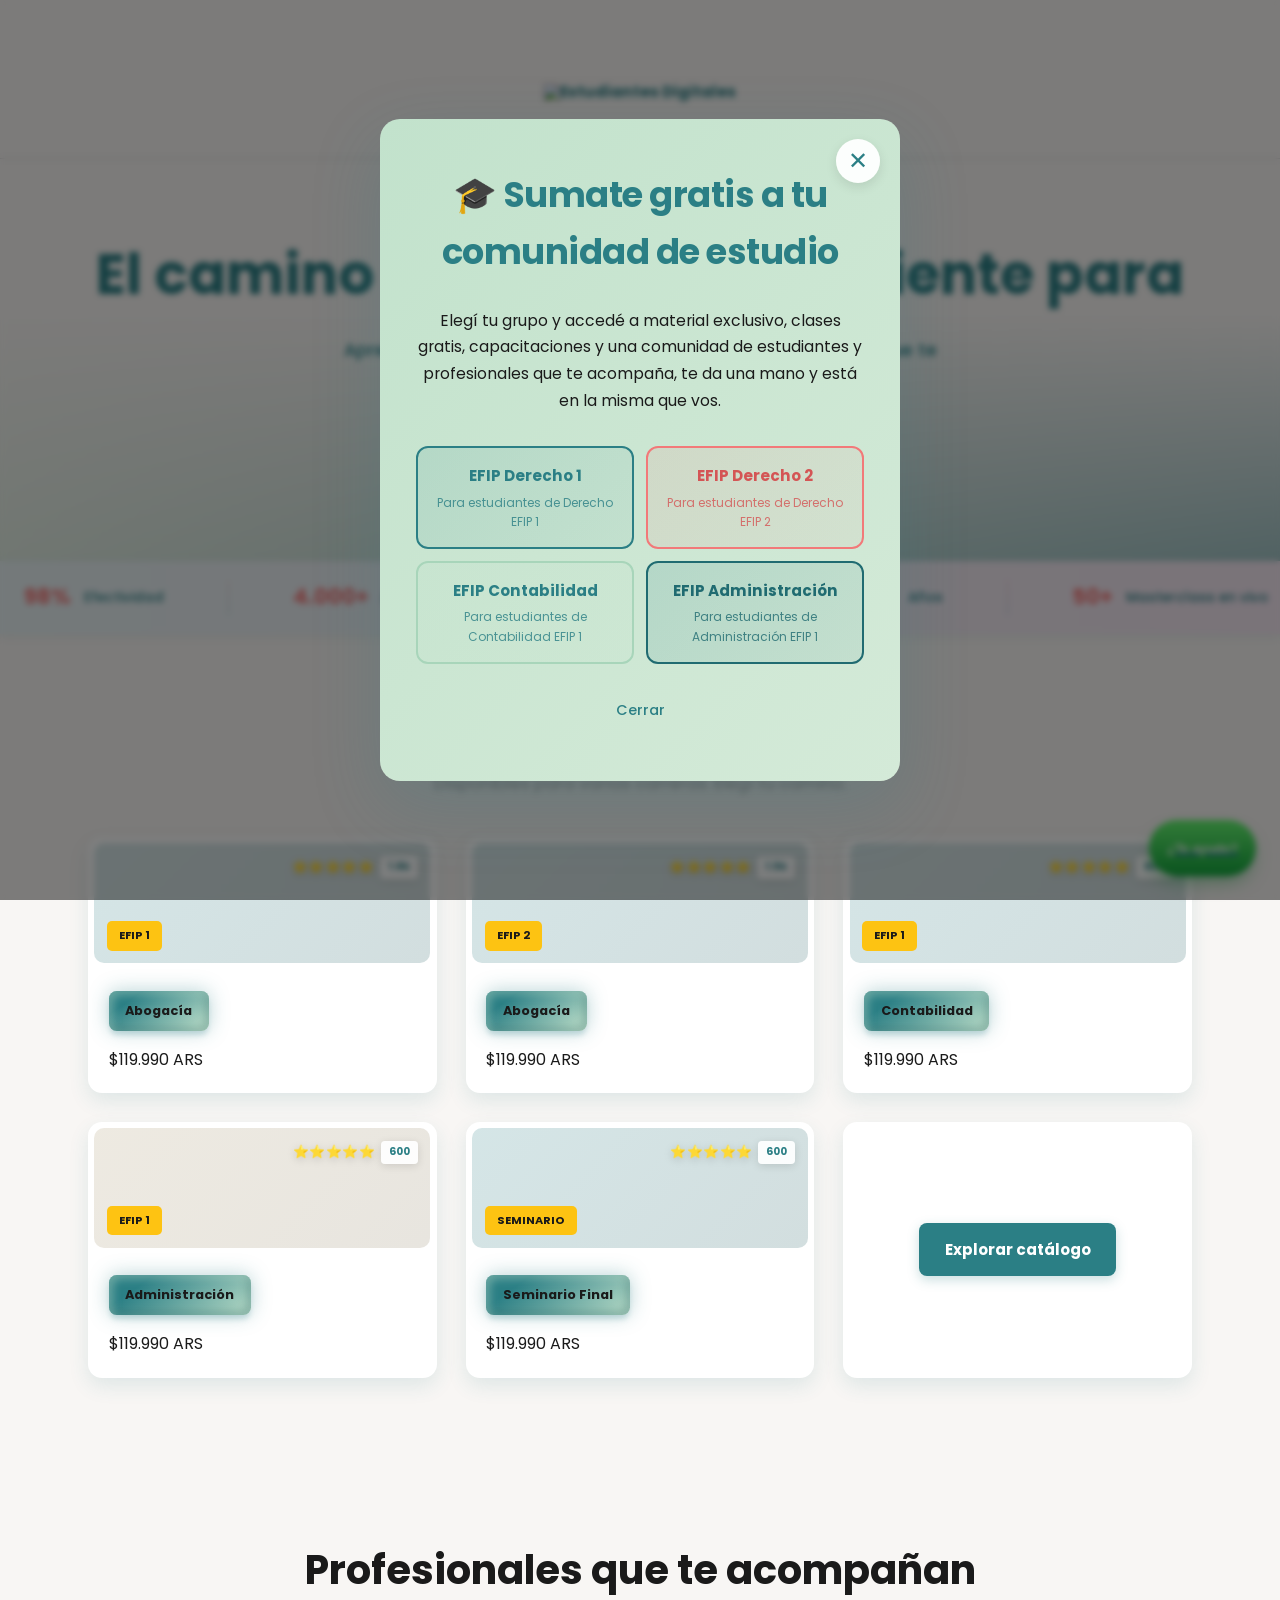
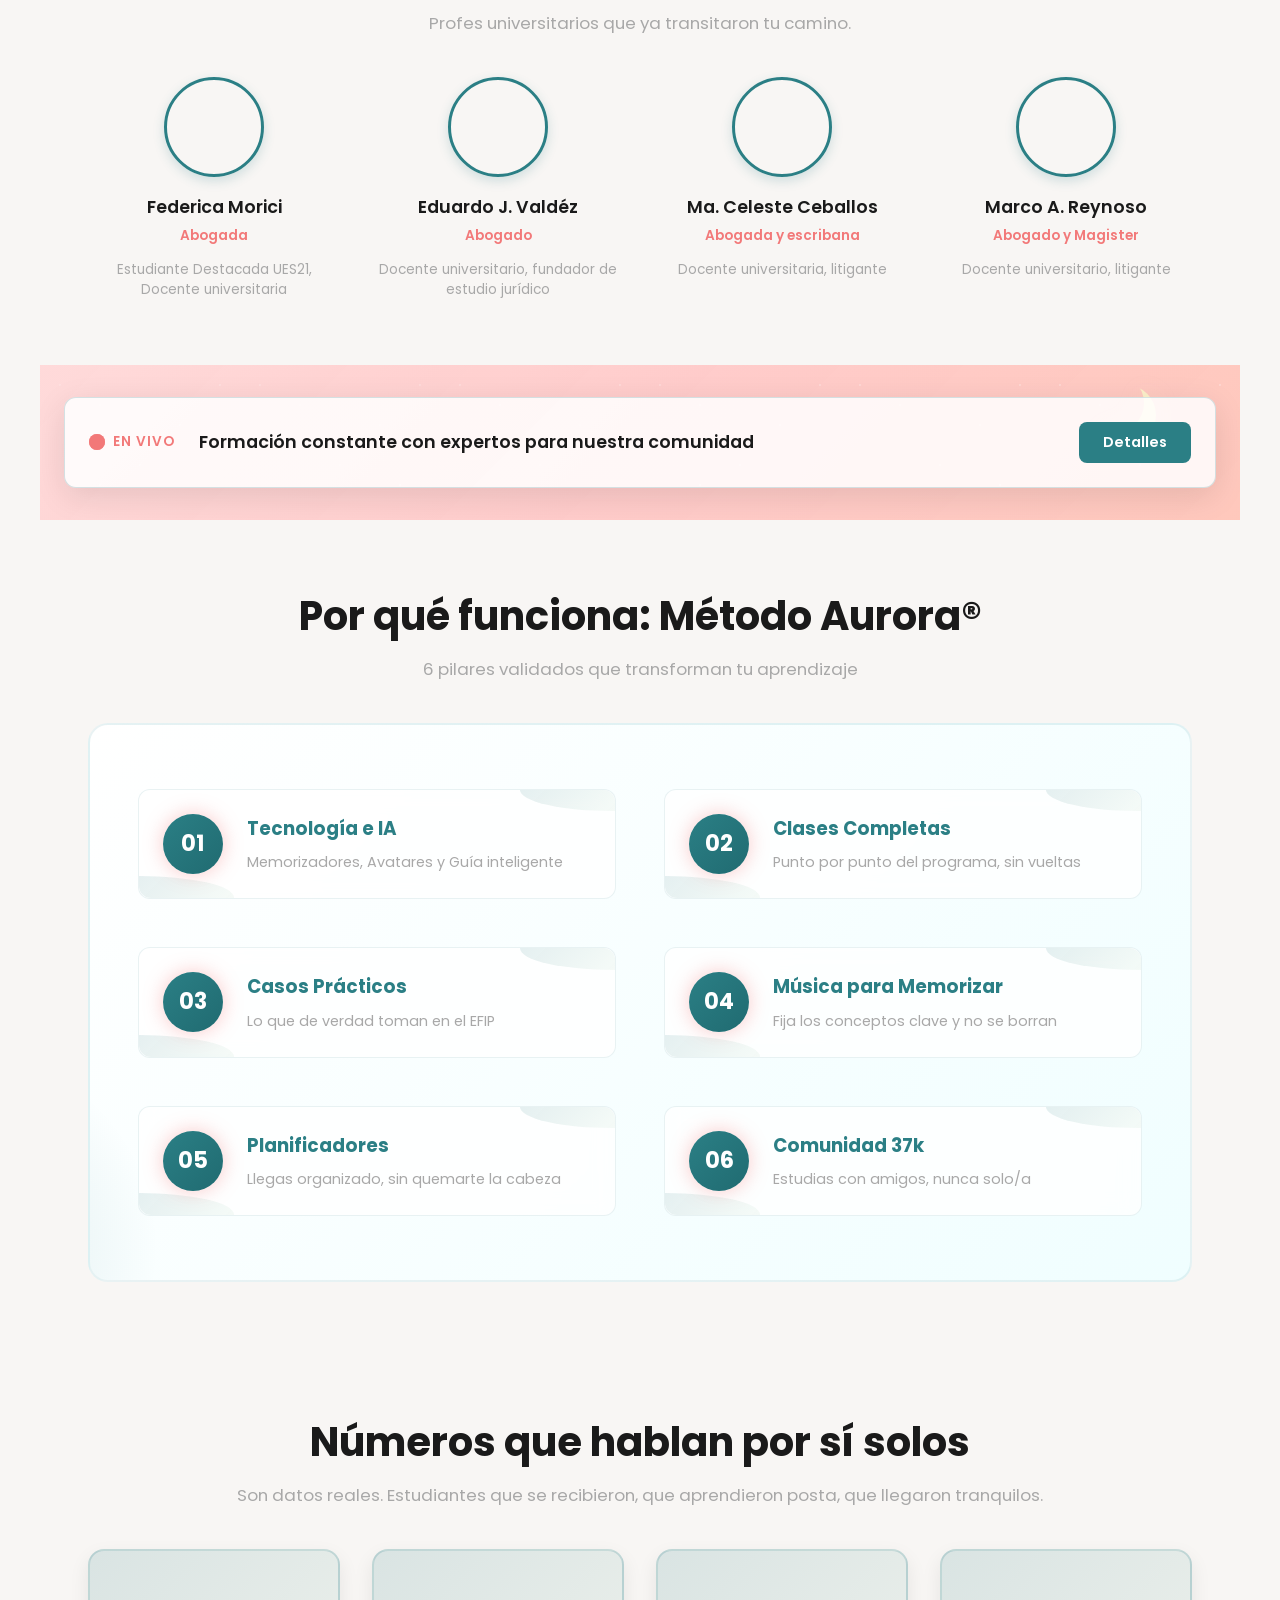
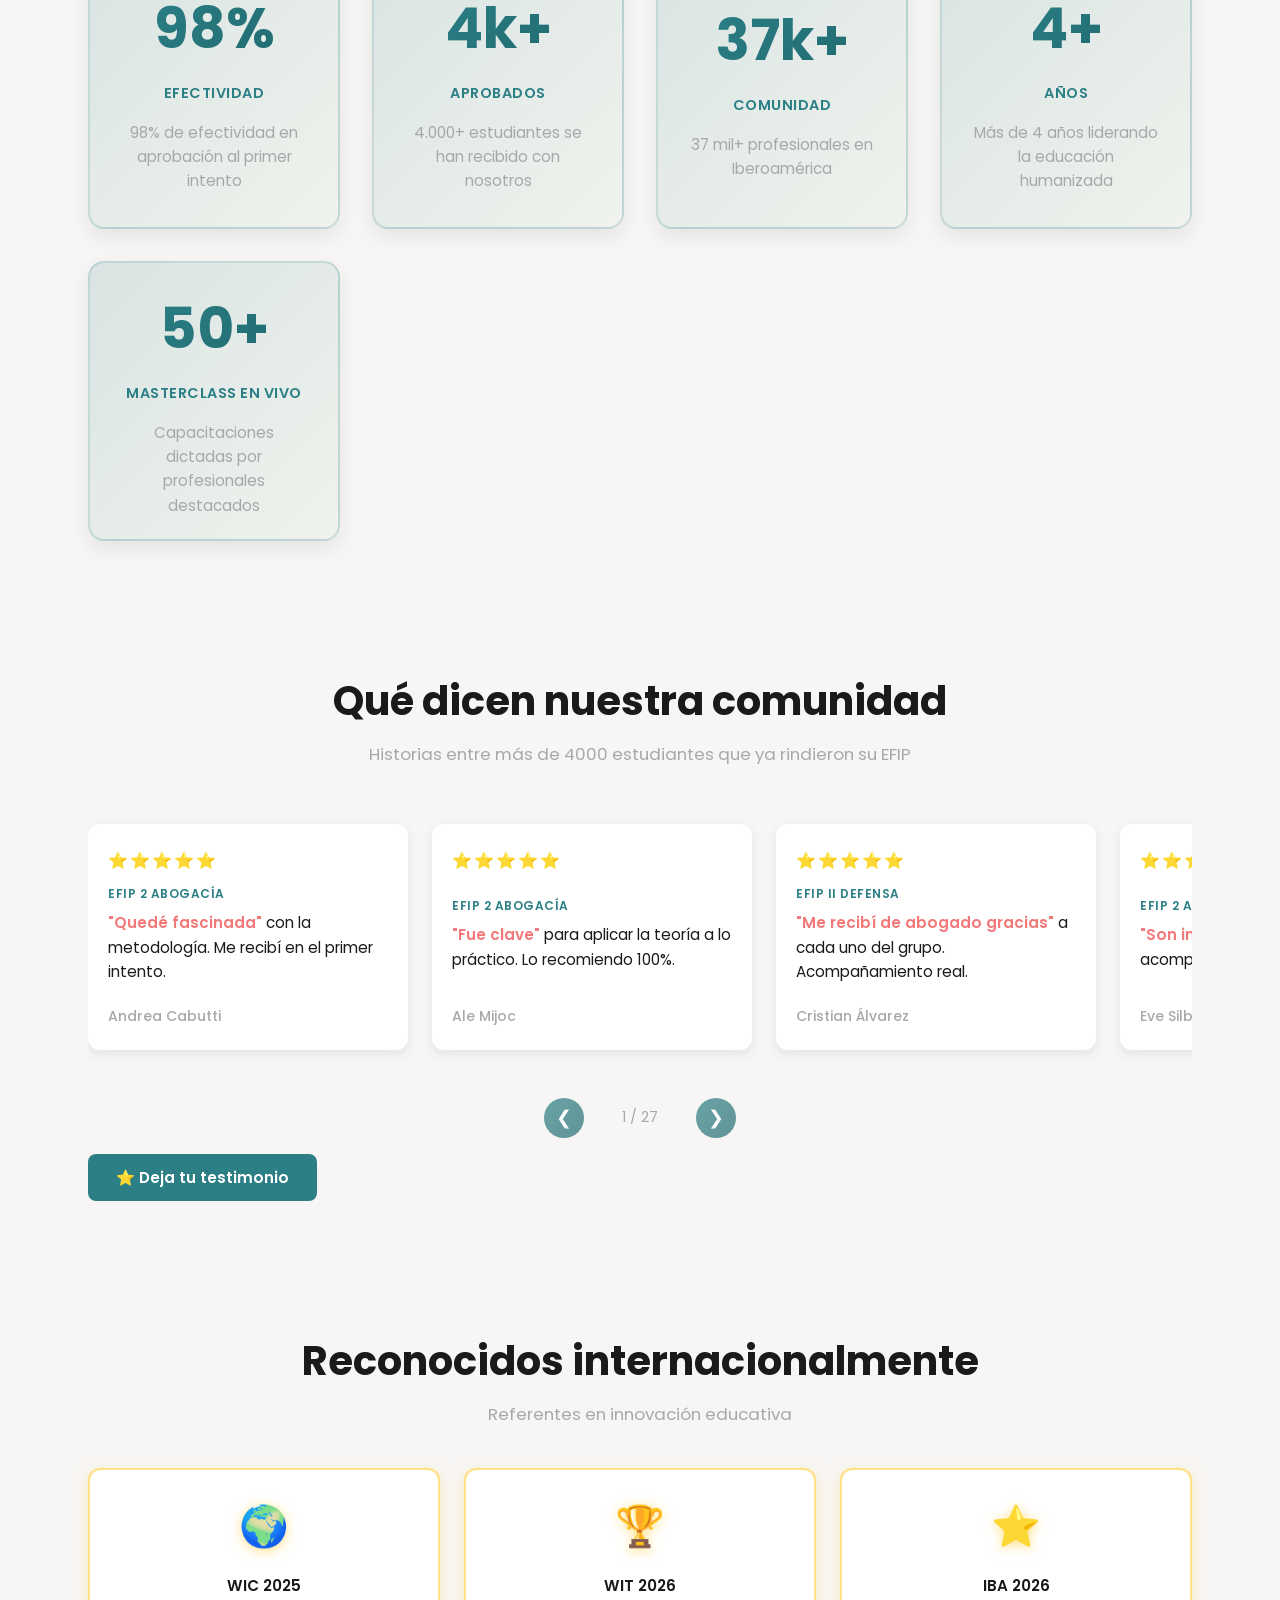
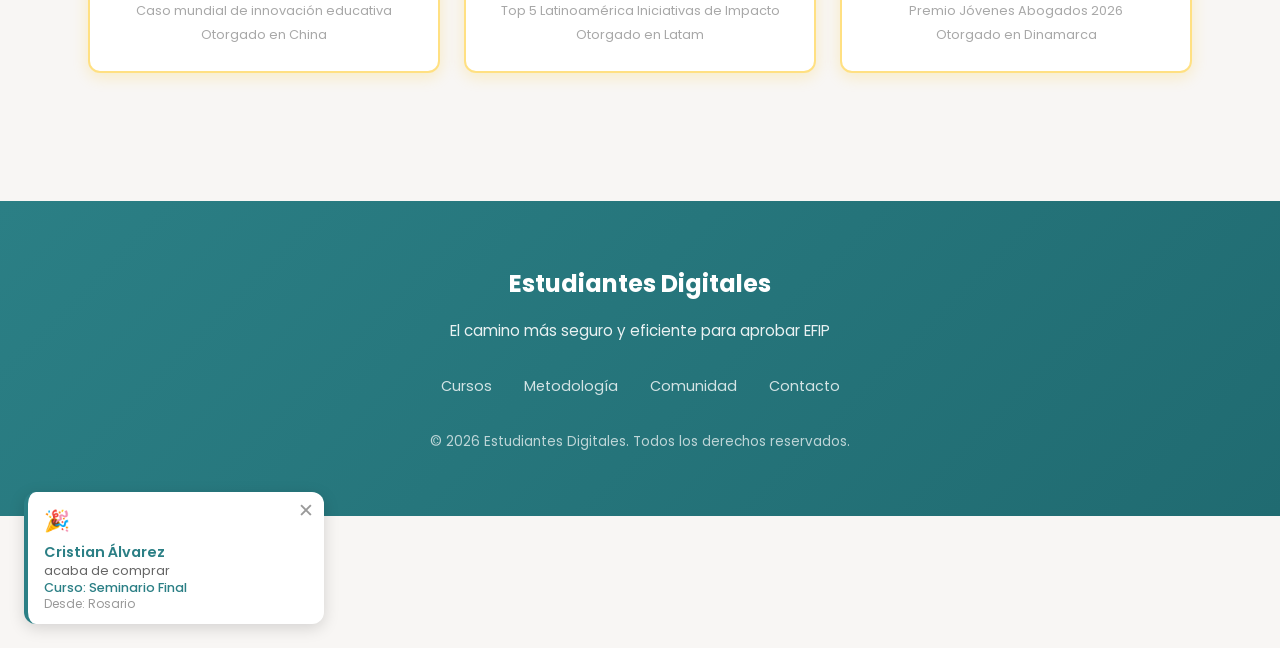
==== commit 5248c965: "Add Google Tag Manager (GTM-T3DK9NB6) and hide promo banner for September" ====
--- a/landing.html
+++ b/landing.html
@@ -5,6 +5,14 @@
     <meta name="viewport" content="width=device-width, initial-scale=1.0">
     <title>Estudiantes Digitales — El camino más seguro para tu EFIP</title>
     <meta name="description" content="Aprende a rendir tu EFIP con confianza. Metodología Aurora®, profes expertos, comunidad de 37k+. 98% de efectividad. 50+ Masterclass en vivo.">
+
+    <!-- Google Tag Manager -->
+    <script>(function(w,d,s,l,i){w[l]=w[l]||[];w[l].push({'gtm.start':
+    new Date().getTime(),event:'gtm.js'});var f=d.getElementsByTagName(s)[0],
+    j=d.createElement(s),dl=l!='dataLayer'?'&l='+l:'';j.async=true;j.src=
+    'https://www.googletagmanager.com/gtm.js?id='+i+dl;f.parentNode.insertBefore(j,f);
+    })(window,document,'script','dataLayer','GTM-T3DK9NB6');</script>
+    <!-- End Google Tag Manager -->
 
     <!-- META PIXEL CODE -->
     <script>
@@ -26,8 +34,20 @@
 
     <!-- Estilos de la landing -->
     <link rel="stylesheet" href="static/styles.css">
+
+    <!-- Hide promo banner -->
+    <style>
+        .promo-banner {
+            display: none !important;
+        }
+    </style>
 </head>
 <body>
+    <!-- Google Tag Manager (noscript) -->
+    <noscript><iframe src="https://www.googletagmanager.com/ns.html?id=GTM-T3DK9NB6"
+    height="0" width="0" style="display:none;visibility:hidden"></iframe></noscript>
+    <!-- End Google Tag Manager (noscript) -->
+
     <!-- PROMO BANNER -->
     <div class="promo-banner">
         <div class="promo-banner-content">
